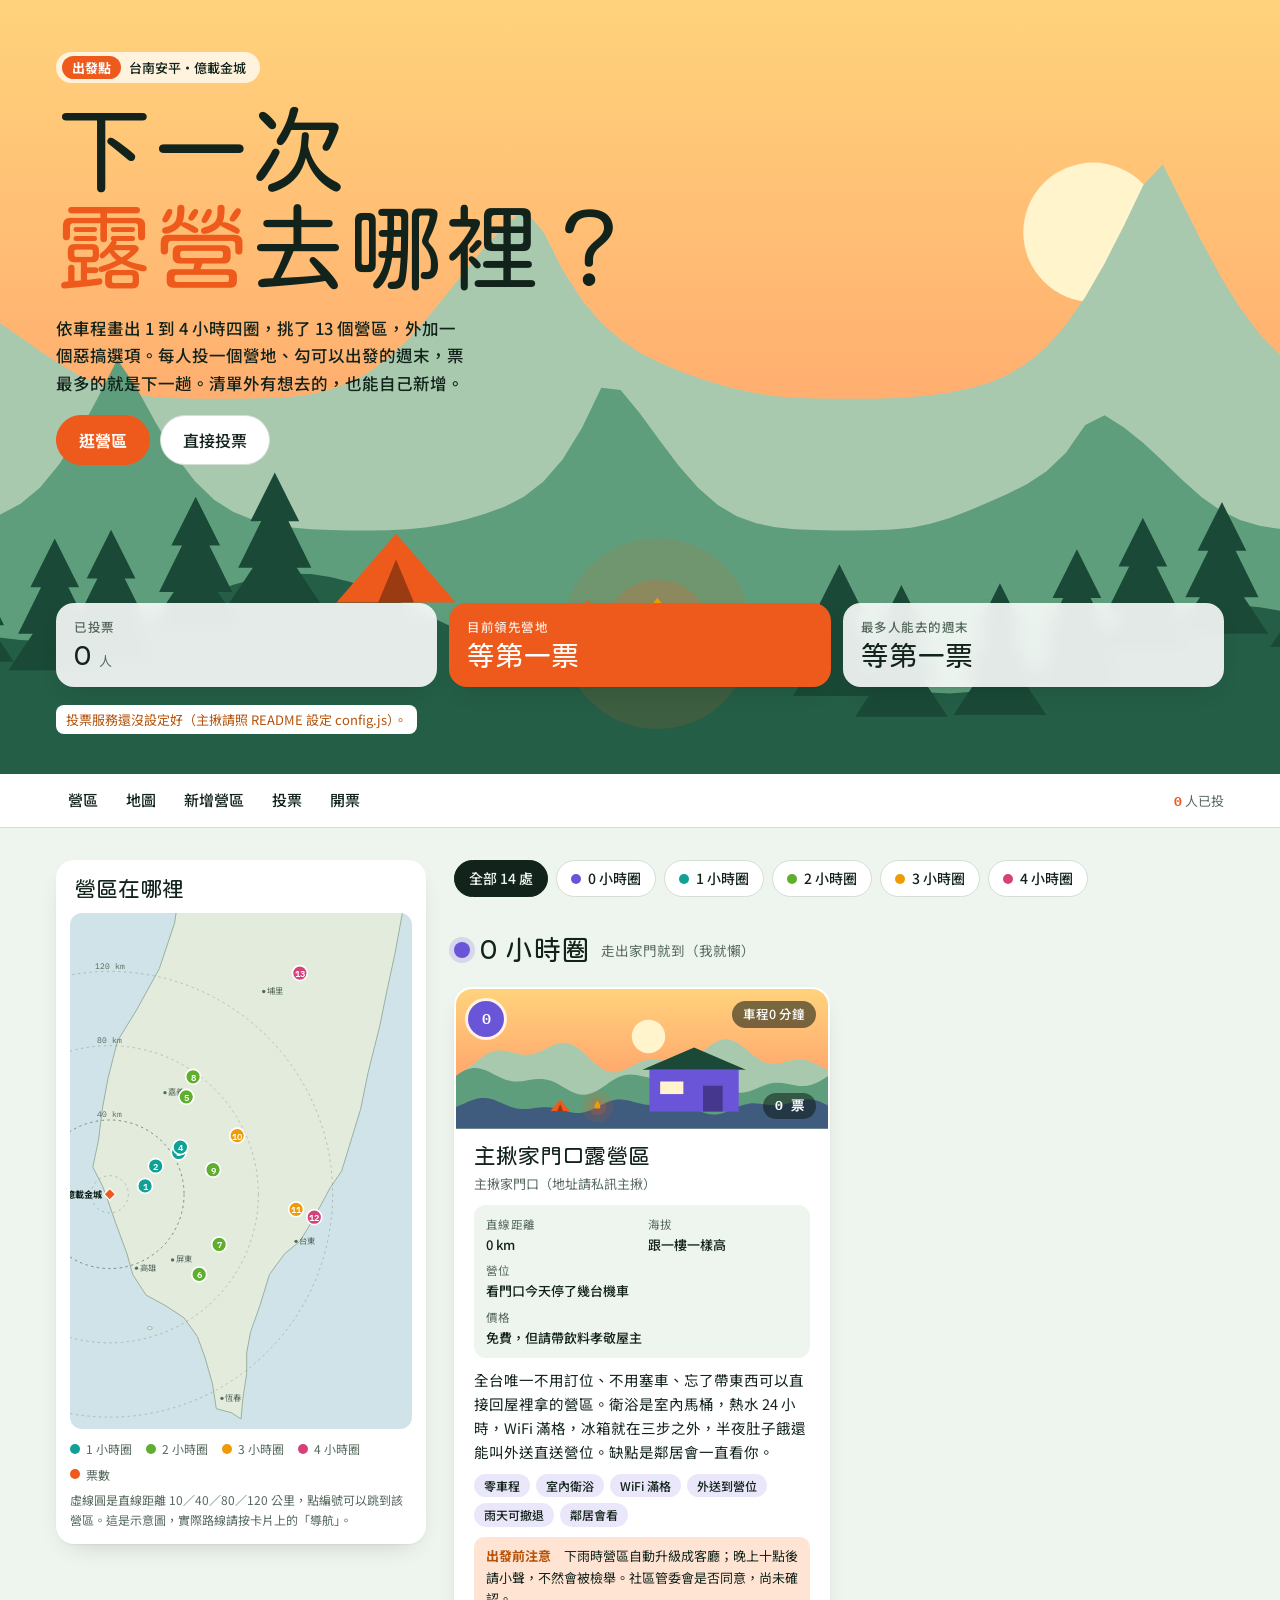
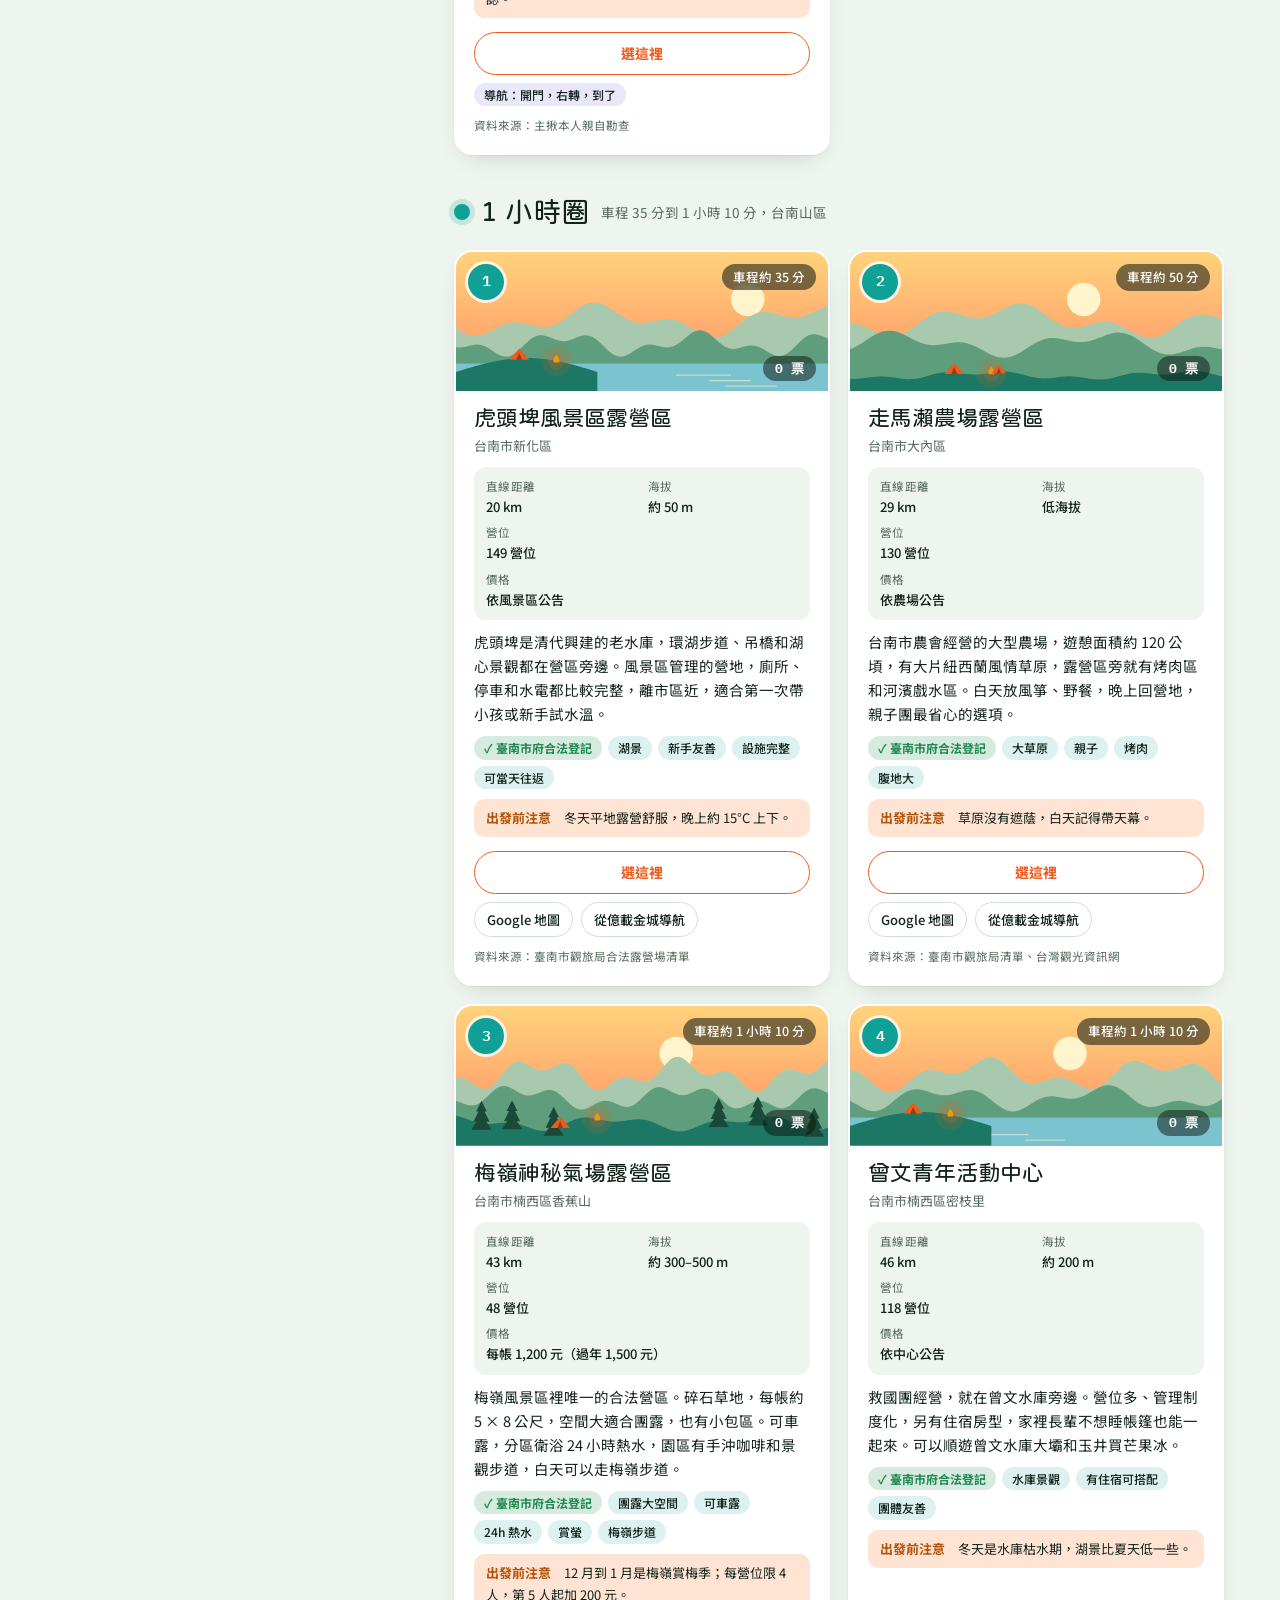
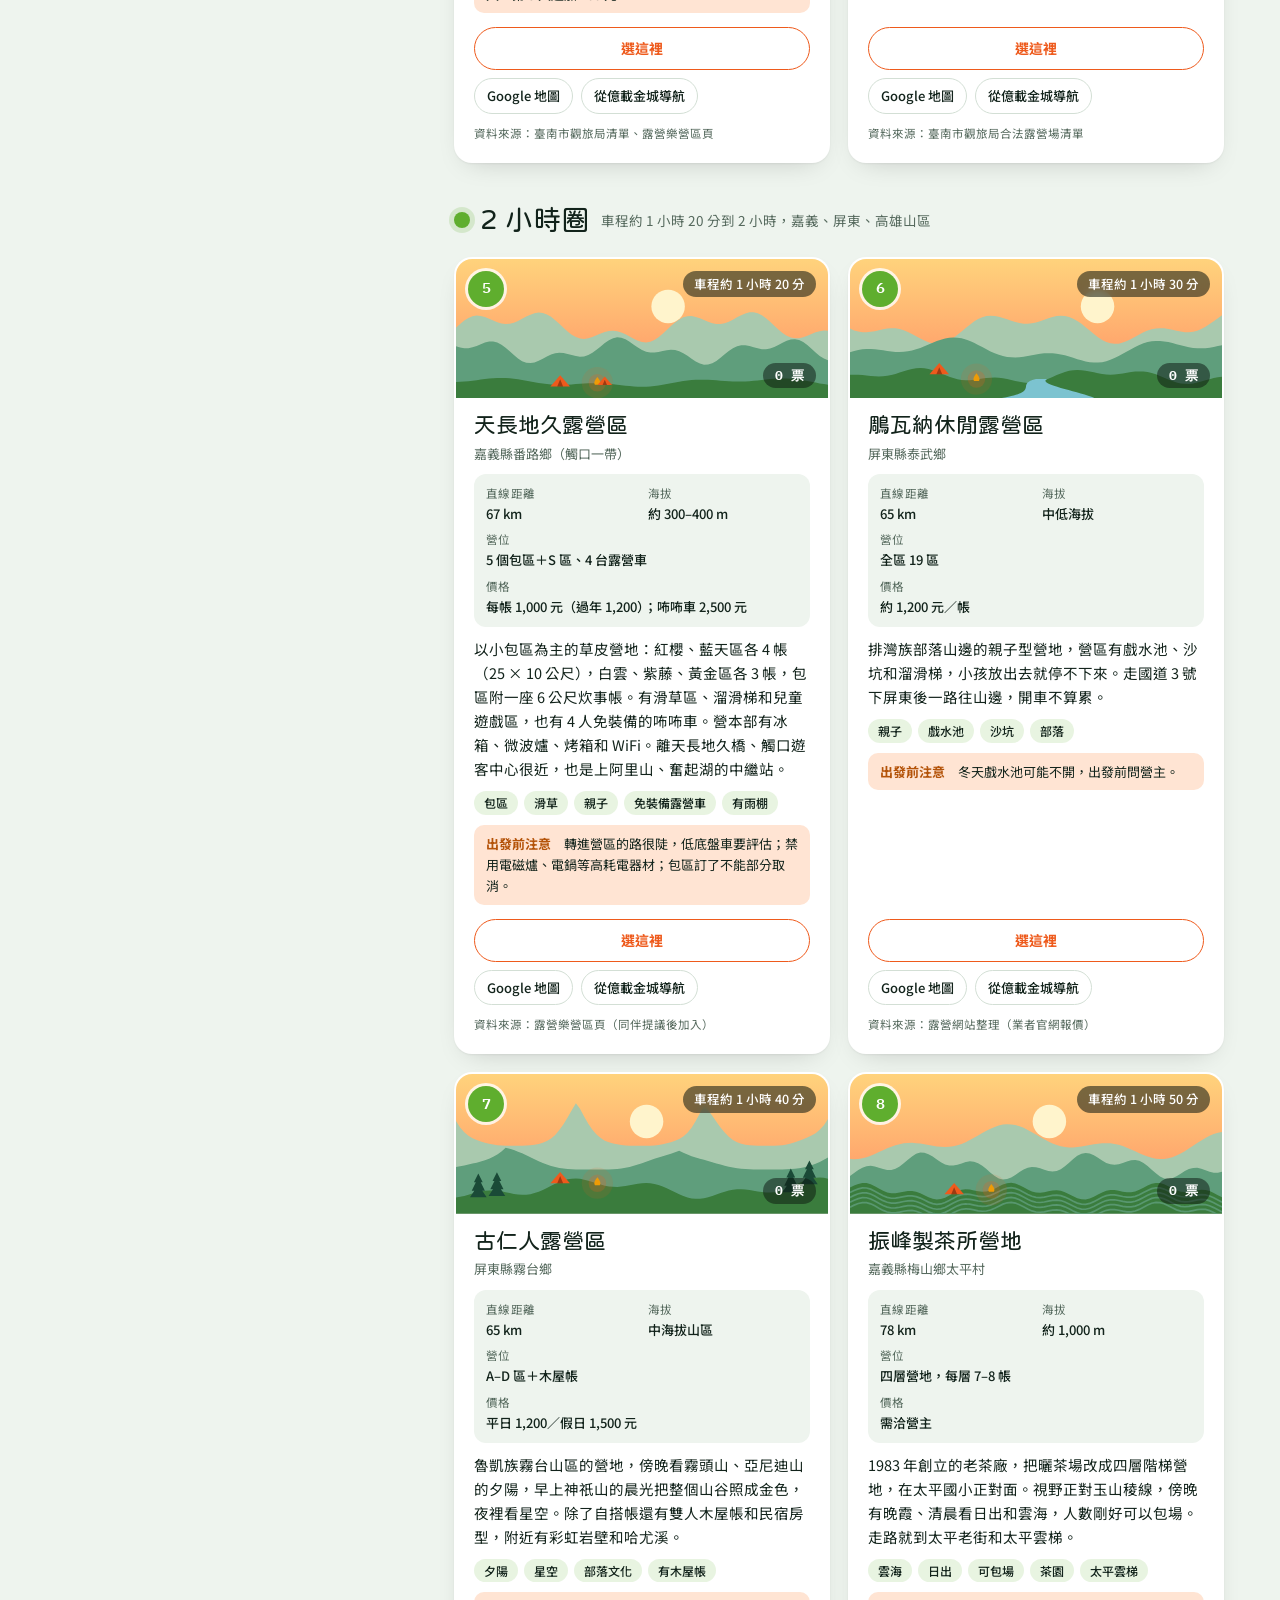
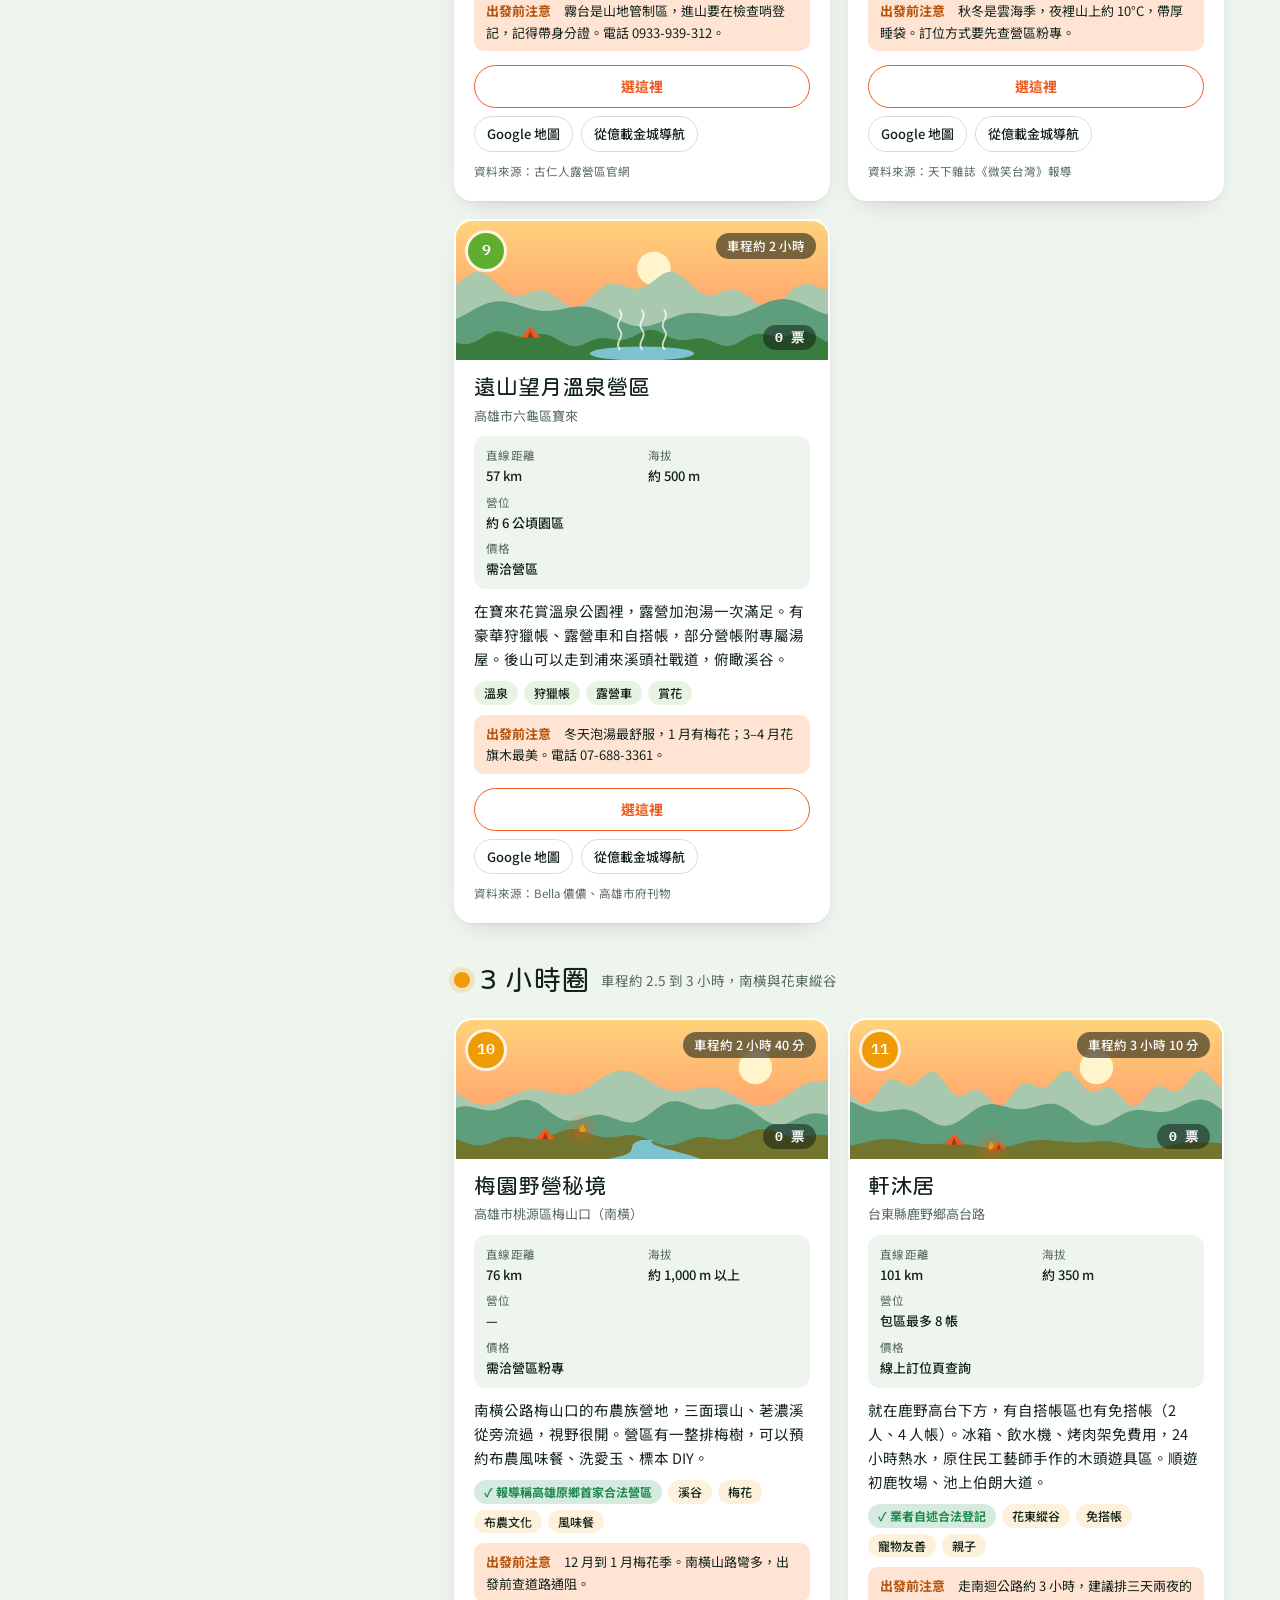
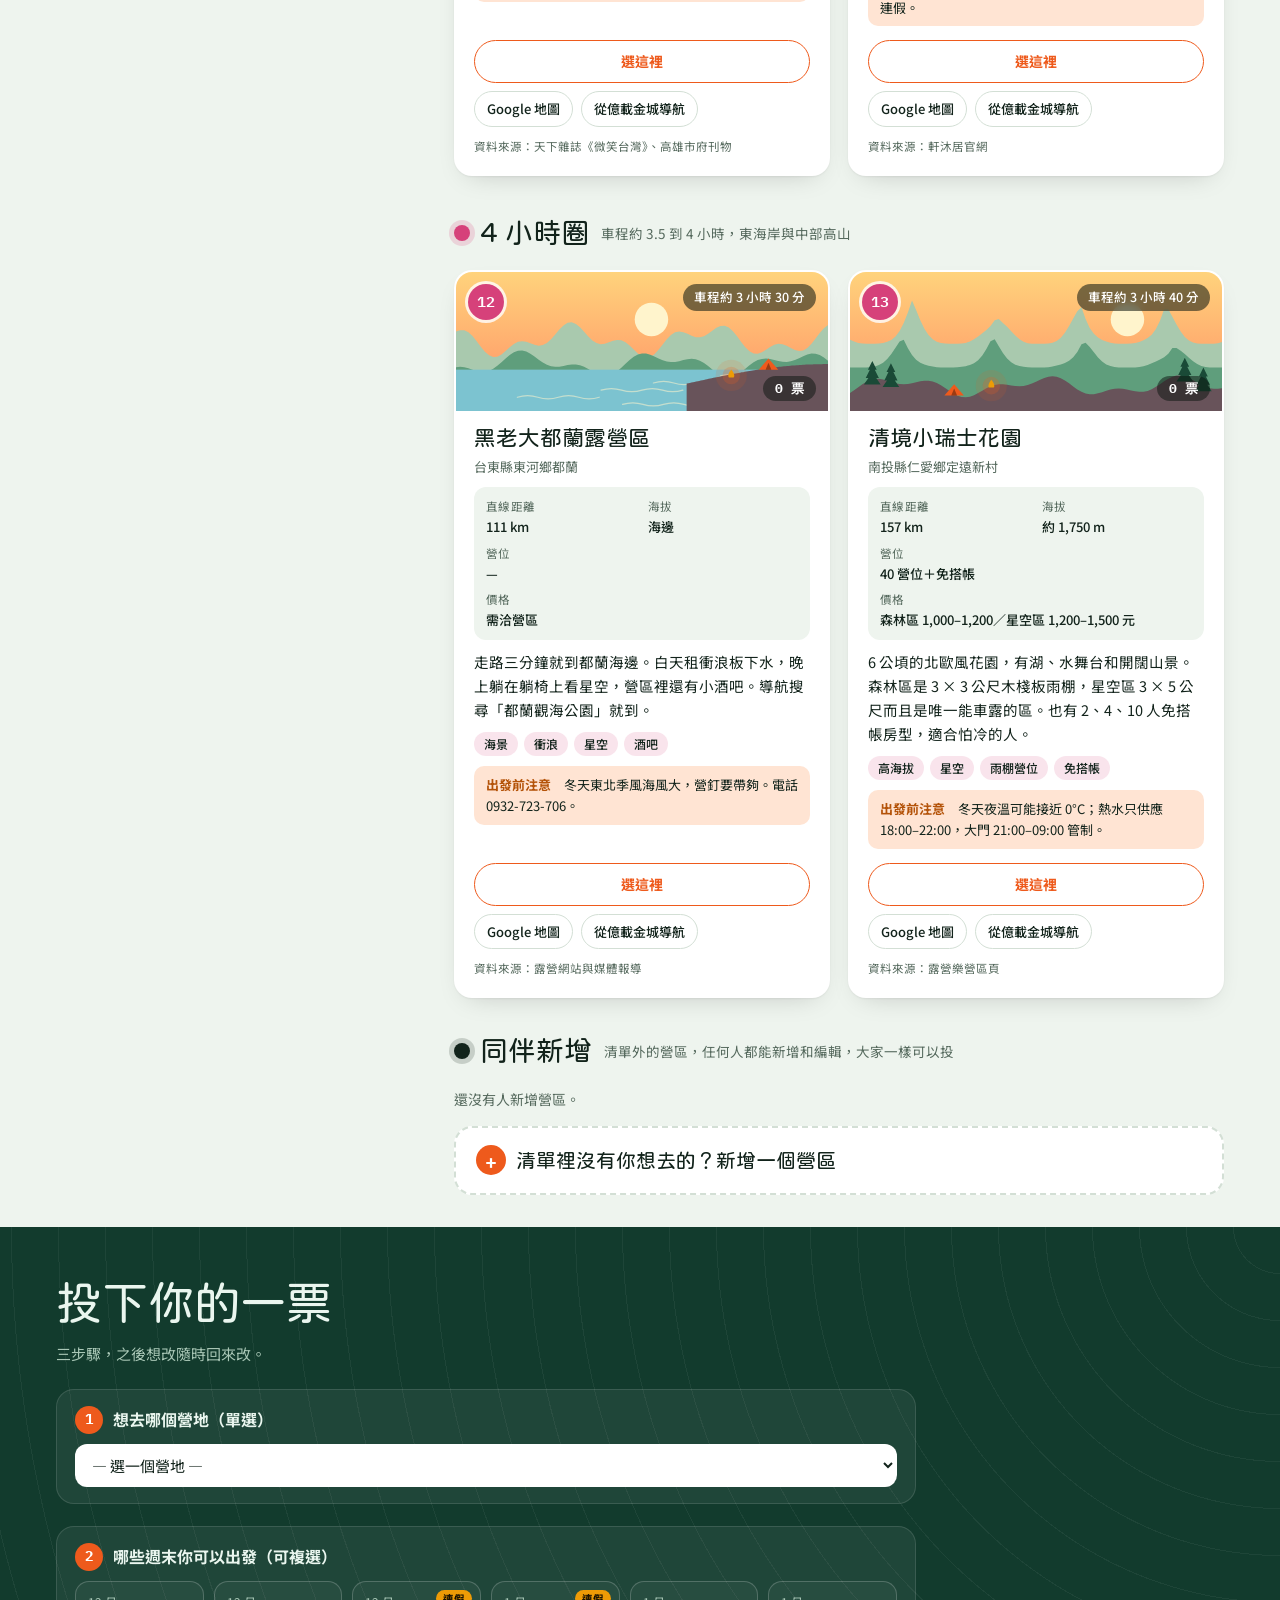
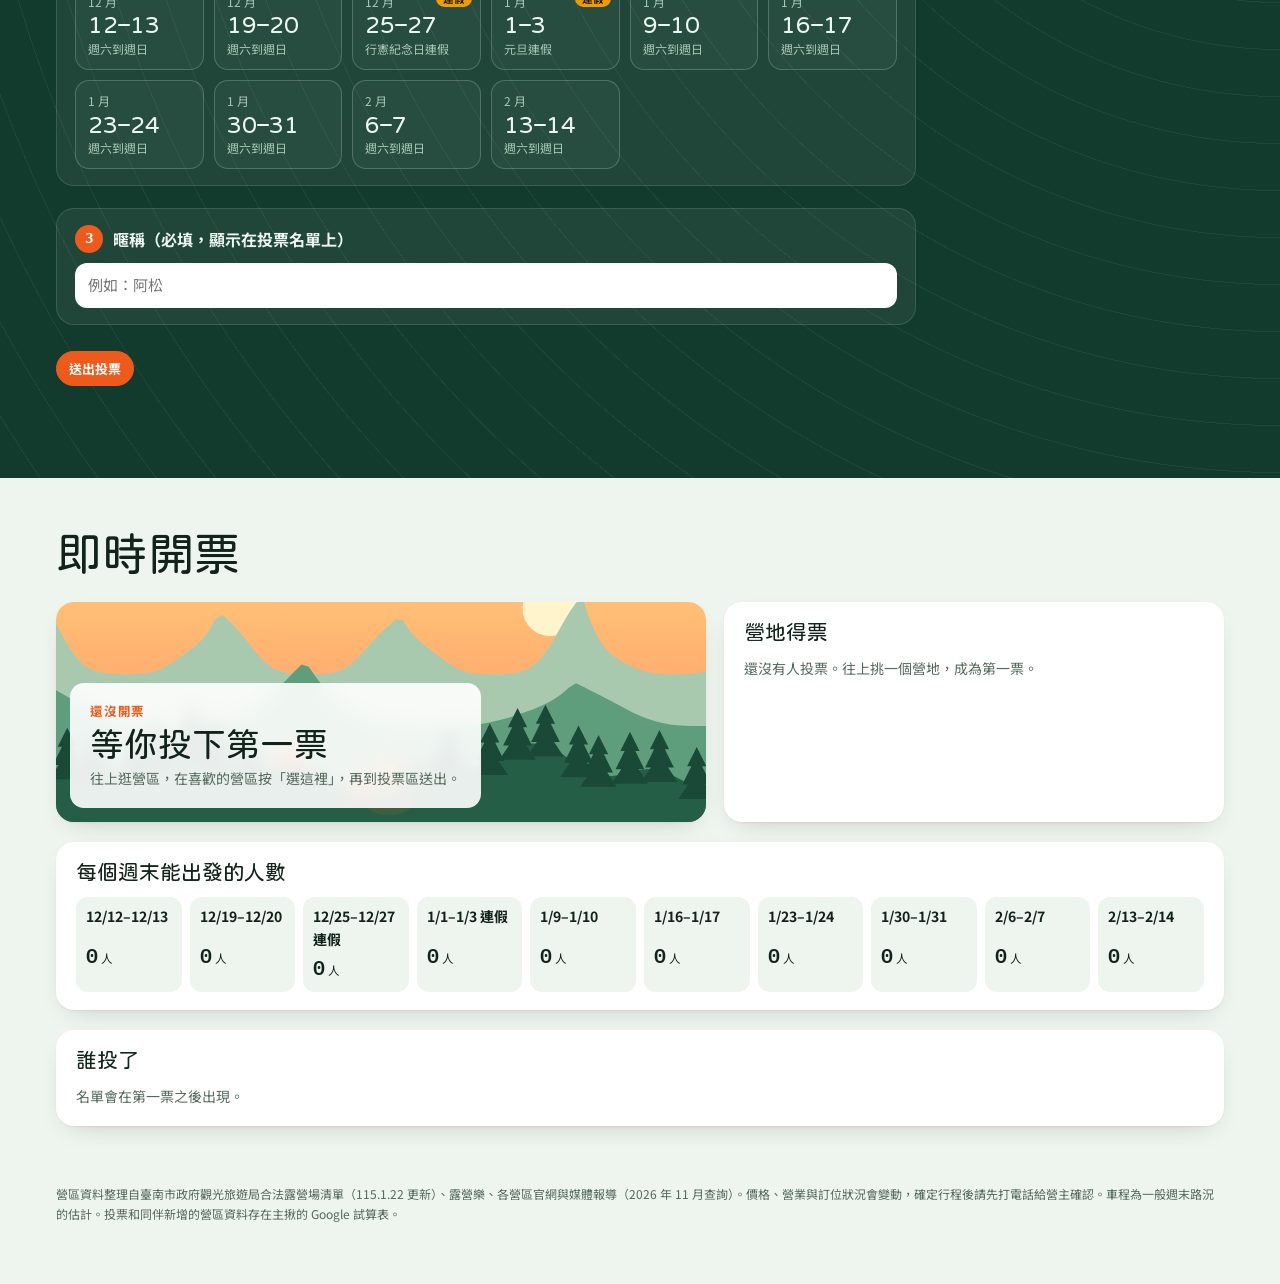
==== index.html @ cc1b91ba "Add camp vote site: GitHub Pages front end + Apps Script backend Static page (index.html) with 14 ca" ====
<!doctype html>
<html lang="zh-Hant">
<head>
<meta charset="utf-8">
<meta name="viewport" content="width=device-width, initial-scale=1, viewport-fit=cover">
<title>億載金城露營投票</title>
<meta name="description" content="以億載金城為中心、車程 1 到 4 小時的露營區介紹與投票，票最多的就是下一次露營的地點和週末。">
<meta property="og:title" content="億載金城露營投票：下一次露營去哪裡？">
<meta property="og:description" content="13 個營區介紹、地圖和即時開票，打開就能投票，不用註冊。">
<meta property="og:type" content="website">
<link rel="preconnect" href="https://fonts.googleapis.com">
<link rel="preconnect" href="https://fonts.gstatic.com" crossorigin>
<link rel="stylesheet" href="https://fonts.googleapis.com/css2?family=Huninn&display=swap">
<link rel="stylesheet" href="https://fonts.googleapis.com/css2?family=Noto+Sans+TC:wght@400;500;700;900&family=IBM+Plex+Mono:wght@500;600&display=swap">
<style>
/* Layout: sunset-ridge hero with live scoreboard → sticky tab nav → sticky map + illustrated campsite cards → forest-green vote band → podium results.
   Every campsite card carries a generated landscape banner (lake / meadow / tea terraces / sea …) tinted by its drive-time ring. */
:root{
  --bg:#EEF4EE; --surface:#FFFFFF; --ink:#12231B; --muted:#55695D; --line:#D3DFD5;
  --accent:#0E7A6B; --accent-ink:#FFFFFF; --flame:#EE5A1C; --flame-ink:#FFFFFF; --flame-soft:#FFE4D3;
  --sky1:#FFD37C; --sky2:#FF8C64; --sun:#FFF4CC; --star-op:0;
  --ridge3:#A9C9AE; --ridge2:#5F9E7C; --ridge1:#245E46; --pine:#1A4A37; --water:#7CC3D0; --steam:#FFFFFF;
  --forest:#123B2D; --forest-ink:#EAF6EF; --forest-muted:#A9C7B6;
  --sea:#CFE3E8; --land:#E3EBDD; --coast:#98B0A0; --ring:#6F8578;
  --t0:#6A55D8; --t1:#0FA196; --t2:#5FAE2E; --t3:#EE9B06; --t4:#D6417A;
  --ok:#1F8A50; --warn:#B45309;
  --f-display:"Huninn","Noto Sans TC","PingFang TC","Microsoft JhengHei",sans-serif;
  --f-body:"Noto Sans TC","PingFang TC","Microsoft JhengHei",system-ui,sans-serif;
  --f-mono:"IBM Plex Mono",ui-monospace,Consolas,monospace;
  --r:18px; --shadow:0 1px 2px rgb(0 0 0 / .05),0 10px 28px -14px rgb(0 0 0 / .22);
}
@media (prefers-color-scheme: dark){:root:not([data-theme="light"]){
  --bg:#0B1310; --surface:#14201A; --ink:#E5F0E8; --muted:#95AA9C; --line:#24352C;
  --accent:#3CC6AA; --accent-ink:#04120C; --flame:#FF7637; --flame-ink:#1A0A02; --flame-soft:#3A1E10;
  --sky1:#141B42; --sky2:#3B2D5E; --sun:#F3EFCF; --star-op:1;
  --ridge3:#2C3A55; --ridge2:#1C2C34; --ridge1:#12221B; --pine:#0B1913; --water:#244B60; --steam:#C8D6E2;
  --forest:#0A1D15; --forest-ink:#E5F0E8; --forest-muted:#93B1A0;
  --sea:#0D1B20; --land:#1B2620; --coast:#3C5247; --ring:#7F9488;
  --t0:#A898FF; --t1:#3FD0C2; --t2:#94D35A; --t3:#FFBE3D; --t4:#F27BA9;
  --ok:#62D195; --warn:#F5B65A; color-scheme:dark }}
:root[data-theme="dark"]{
  --bg:#0B1310; --surface:#14201A; --ink:#E5F0E8; --muted:#95AA9C; --line:#24352C;
  --accent:#3CC6AA; --accent-ink:#04120C; --flame:#FF7637; --flame-ink:#1A0A02; --flame-soft:#3A1E10;
  --sky1:#141B42; --sky2:#3B2D5E; --sun:#F3EFCF; --star-op:1;
  --ridge3:#2C3A55; --ridge2:#1C2C34; --ridge1:#12221B; --pine:#0B1913; --water:#244B60; --steam:#C8D6E2;
  --forest:#0A1D15; --forest-ink:#E5F0E8; --forest-muted:#93B1A0;
  --sea:#0D1B20; --land:#1B2620; --coast:#3C5247; --ring:#7F9488;
  --t0:#A898FF; --t1:#3FD0C2; --t2:#94D35A; --t3:#FFBE3D; --t4:#F27BA9;
  --ok:#62D195; --warn:#F5B65A; color-scheme:dark }

*{box-sizing:border-box}
body{margin:0}
[hidden]{display:none!important}
img{max-width:100%}
.card.editing{border-color:var(--accent)}
.ptitle{font-size:19px;margin:0}
html{scroll-behavior:smooth}
body{background:var(--bg);color:var(--ink);font-family:var(--f-body);font-size:15px;line-height:1.65}
body::before{content:"";position:fixed;inset:0 0 auto;height:env(safe-area-inset-top,0px);z-index:40;background:var(--surface)}
.wrap{max-width:1200px;margin:0 auto;padding-left:max(16px,env(safe-area-inset-left,0px));padding-right:max(16px,env(safe-area-inset-right,0px))}
h1,h2,h3{font-family:var(--f-display);text-wrap:balance;margin:0;line-height:1.2;font-weight:400}
a{color:var(--accent)}
button,input,select,textarea{font:inherit;color:inherit}
:focus-visible{outline:3px solid var(--flame);outline-offset:2px}
.mono{font-family:var(--f-mono);font-variant-numeric:tabular-nums}
section[id],article[id]{scroll-margin-top:70px}

/* ---------- hero ---------- */
.hero{position:relative;overflow:hidden;isolation:isolate}
.hero .scene{position:absolute;inset:0;width:100%;height:100%;z-index:-1}
.hero .wrap{padding-block:52px 40px;display:grid;gap:18px}
.kicker{display:inline-flex;align-self:start;justify-self:start;gap:8px;align-items:center;background:color-mix(in srgb,var(--surface) 75%,transparent);backdrop-filter:blur(6px);border-radius:999px;padding:4px 14px 4px 6px;font-size:13px;font-weight:500}
.kicker b{background:var(--flame);color:var(--flame-ink);border-radius:999px;padding:1px 10px;font-weight:700}
.hero h1{font-size:clamp(44px,9vw,96px);line-height:1.02;letter-spacing:.01em}
.hero h1 em{font-style:normal;color:var(--flame)}
.hero .lede{max-width:46ch;margin:0;font-size:16.5px;font-weight:500}
.cta{display:flex;flex-wrap:wrap;gap:10px}
.board{display:grid;grid-template-columns:repeat(3,minmax(0,1fr));gap:12px;margin-top:clamp(40px,10vw,120px)}
.stat{background:color-mix(in srgb,var(--surface) 88%,transparent);backdrop-filter:blur(8px);border-radius:var(--r);padding:14px 18px;box-shadow:var(--shadow);min-width:0}
.stat .k{font-size:12.5px;color:var(--muted);font-weight:500;letter-spacing:.04em}
.stat .v{font-family:var(--f-display);font-size:clamp(20px,2.6vw,28px);line-height:1.25;overflow-wrap:anywhere}
.stat .v small{font-family:var(--f-body);font-size:13px;color:var(--muted)}
.stat.lead{background:var(--flame);color:var(--flame-ink)}
.stat.lead .k,.stat.lead .v small{color:inherit;opacity:.85}
.loadnote{font-size:13px;color:var(--warn);background:var(--surface);border-radius:8px;padding:4px 10px;justify-self:start}

/* ---------- nav ---------- */
.nav{position:sticky;top:env(safe-area-inset-top,0px);z-index:30;background:color-mix(in srgb,var(--surface) 92%,transparent);backdrop-filter:blur(10px);border-bottom:1px solid var(--line)}
.nav .wrap{display:flex;align-items:center;gap:4px;padding-block:8px;overflow-x:auto;scrollbar-width:none}
.nav a{text-decoration:none;color:var(--ink);font-weight:500;padding:6px 12px;border-radius:999px;white-space:nowrap}
.nav a:hover{background:var(--bg)}
.nav .navcount{margin-left:auto;white-space:nowrap;font-size:13px;color:var(--muted)}
.nav .navcount b{color:var(--flame);font-family:var(--f-mono)}

/* ---------- buttons ---------- */
.btn{border:1.5px solid var(--line);background:var(--surface);border-radius:999px;padding:7px 15px;cursor:pointer;text-decoration:none;color:var(--ink);font-size:14px;font-weight:500;display:inline-flex;align-items:center;gap:6px;transition:transform .15s,border-color .15s}
.btn:hover{border-color:var(--ink);transform:translateY(-1px)}
.btn.primary{background:var(--accent);color:var(--accent-ink);border-color:var(--accent);font-weight:700}
.btn.hot{background:var(--flame);color:var(--flame-ink);border-color:var(--flame);font-weight:700}
.btn.big{padding:11px 22px;font-size:16px}
.btn:disabled{opacity:.5;cursor:not-allowed;transform:none}
.btn.pick{flex:1 1 100%;justify-content:center;padding:9px 15px;font-weight:700;border-color:var(--flame);color:var(--flame)}
.btn.pick[aria-pressed="true"]{background:var(--flame);color:var(--flame-ink)}

/* ---------- explore ---------- */
.explore{display:grid;grid-template-columns:minmax(0,370px) minmax(0,1fr);gap:28px;padding-block:32px}
.mapcol{position:sticky;top:64px;align-self:start}
.mapcard{background:var(--surface);border-radius:var(--r);padding:14px;box-shadow:var(--shadow)}
.mapcard h2{font-size:22px;margin:2px 4px 10px}
.mapcard svg{display:block;width:100%;height:auto;max-height:72vh;border-radius:12px}
.maplegend{display:flex;flex-wrap:wrap;gap:6px 14px;font-size:12px;color:var(--muted);margin-top:10px}
.maplegend span{display:inline-flex;align-items:center;gap:6px}
.dot{width:10px;height:10px;border-radius:50%;display:inline-block;flex:none}
.mapnote{font-size:12px;color:var(--muted);margin:6px 0 0}
.pin-g{cursor:pointer}
.pin-g circle.p{stroke:var(--surface);stroke-width:2;transition:r .15s}
.pin-g text{font-family:var(--f-mono);font-size:11px;font-weight:600;fill:#fff;text-anchor:middle;dominant-baseline:central;pointer-events:none}
.pin-g.dim{opacity:.2}
.pin-g.hot circle.p{stroke:var(--ink);stroke-width:3}
.pin-g .badge{fill:var(--flame)}
.pin-g .badge-t{fill:#fff;font-size:10px}

.listcol{min-width:0;display:grid;gap:30px;align-content:start}
.filters{display:flex;flex-wrap:wrap;gap:8px}
.chip{border:1.5px solid var(--line);background:var(--surface);border-radius:999px;padding:6px 14px;cursor:pointer;font-size:14px;font-weight:500;display:inline-flex;gap:7px;align-items:center}
.chip[aria-pressed="true"]{background:var(--ink);color:var(--bg);border-color:var(--ink)}
.tier{display:grid;gap:14px}
.tier-h{display:flex;align-items:center;gap:12px;flex-wrap:wrap}
.tier-h .ring{font-family:var(--f-display);font-size:28px;display:flex;align-items:center;gap:10px}
.tier-h .ring i{width:16px;height:16px;border-radius:50%;box-shadow:0 0 0 5px color-mix(in srgb,currentColor 18%,transparent)}
.tier-h .sub{font-size:13.5px;color:var(--muted)}
.cards{display:grid;grid-template-columns:repeat(auto-fill,minmax(min(100%,300px),1fr));gap:18px}

.card{background:var(--surface);border-radius:var(--r);overflow:hidden;box-shadow:var(--shadow);display:flex;flex-direction:column;border:2px solid transparent;transition:border-color .2s,transform .2s}
.card.hot{border-color:var(--ink);transform:translateY(-2px)}
.card.picked{border-color:var(--flame)}
.banner{position:relative;aspect-ratio:16/6;max-width:100%;overflow:hidden}
.banner svg{display:block;width:100%;height:100%}
.num{position:absolute;left:12px;top:12px;width:36px;height:36px;border-radius:50%;color:#fff;display:grid;place-items:center;font-family:var(--f-mono);font-weight:600;font-size:15px;box-shadow:0 0 0 3px rgb(255 255 255 / .8)}
.num.p{background:#1D2A24;font-family:var(--f-display);font-size:16px}
.drive{position:absolute;right:12px;top:12px;background:rgb(10 20 15 / .55);color:#fff;border-radius:999px;padding:3px 11px;font-size:12.5px;font-weight:500;backdrop-filter:blur(4px)}
.vc{position:absolute;right:12px;bottom:10px;background:var(--flame);color:#fff;border-radius:999px;padding:2px 12px;font-weight:700;font-size:13px;font-family:var(--f-mono)}
.vc[data-zero="1"]{background:rgb(10 20 15 / .5)}
.card .body{padding:14px 18px 18px;display:flex;flex-direction:column;gap:10px;flex:1;min-width:0}
.card h3{font-size:22px}
.place{font-size:13px;color:var(--muted);margin-top:-6px}
.facts{display:grid;grid-template-columns:repeat(2,minmax(0,1fr));gap:6px 12px;font-size:13px;margin:0;padding:10px 12px;background:var(--bg);border-radius:12px}
.facts div{min-width:0}
.facts dt{color:var(--muted);font-size:11.5px;letter-spacing:.04em}
.facts dd{margin:0;font-weight:500;overflow-wrap:anywhere;font-variant-numeric:tabular-nums}
.facts .wide{grid-column:1 / -1}
.intro{margin:0;font-size:14.5px}
.tags{display:flex;flex-wrap:wrap;gap:6px}
.tag{font-size:12px;border-radius:999px;padding:2px 10px;background:color-mix(in srgb,var(--tc,var(--accent)) 14%,transparent);color:var(--ink);font-weight:500}
.tag.legal{background:color-mix(in srgb,var(--ok) 18%,transparent);color:var(--ok);font-weight:700}
.season{font-size:13px;margin:0;padding:8px 12px;border-radius:10px;background:var(--flame-soft);color:var(--ink)}
.season::before{content:"出發前注意　";font-weight:700;color:var(--warn)}
.actions{display:flex;flex-wrap:wrap;gap:8px;align-items:center;margin-top:auto;padding-top:4px}
.actions .btn:not(.pick){font-size:13px;padding:6px 12px}
.src{font-size:11.5px;color:var(--muted);margin:0}
.by{font-size:13px;color:var(--muted);margin-top:-6px}

/* proposals */
.propose{background:var(--surface);border:2px dashed var(--line);border-radius:var(--r);padding:16px 20px}
.propose summary{cursor:pointer;font-family:var(--f-display);font-size:20px;list-style:none;display:flex;align-items:center;gap:10px}
.propose summary::-webkit-details-marker{display:none}
.propose summary::before{content:"+";display:grid;place-items:center;width:30px;height:30px;border-radius:50%;background:var(--flame);color:var(--flame-ink);font-family:var(--f-mono);font-weight:600;flex:none}
.propose[open] summary::before{content:"−"}
.propose form{display:grid;gap:12px;margin-top:14px}
.propose .row{display:grid;gap:4px}
.propose label{font-size:14px;font-weight:500}
.hint{font-size:12.5px;color:var(--muted);margin:0}
input[type=text],input[type=url],textarea,select{background:var(--surface);border:1.5px solid var(--line);border-radius:12px;padding:9px 12px;max-width:100%;color:var(--ink)}
.propose input,.propose textarea{width:100%;background:var(--bg)}
.status{min-height:1.6em;font-size:14px;color:var(--muted)}
.status.ok{color:var(--ok)} .status.err{color:var(--warn)}
.empty{color:var(--muted);font-size:14px;margin:0}

/* ---------- vote band ---------- */
.band{background:var(--forest);color:var(--forest-ink);position:relative;overflow:hidden}
.band::before{content:"";position:absolute;inset:0;background:repeating-radial-gradient(circle at 100% 0%,transparent 0 46px,rgb(255 255 255 / .05) 46px 47px);pointer-events:none}
.band .wrap{position:relative;padding-block:48px}
.vote{display:grid;gap:22px;max-width:860px}
.vote h2{font-size:clamp(32px,5vw,46px)}
.vote .sub{color:var(--forest-muted);margin:-10px 0 0}
.step{display:grid;gap:10px;background:rgb(255 255 255 / .06);border:1px solid rgb(255 255 255 / .12);border-radius:var(--r);padding:16px 18px}
.step .h{font-weight:700;font-size:16px;display:flex;align-items:center;gap:10px}
.step .h .n{display:grid;place-items:center;width:28px;height:28px;border-radius:50%;background:var(--flame);color:var(--flame-ink);font-family:var(--f-mono);font-size:14px;flex:none}
.step select,.step input[type=text]{width:100%;background:var(--surface);color:var(--ink);border-color:transparent}
.dates{display:grid;grid-template-columns:repeat(auto-fill,minmax(118px,1fr));gap:10px}
.dateopt{position:relative;display:grid;gap:0;justify-items:start;border:1.5px solid rgb(255 255 255 / .2);border-radius:14px;padding:10px 12px;cursor:pointer;background:rgb(255 255 255 / .04);transition:background .15s,border-color .15s}
.dateopt input{position:absolute;opacity:0;pointer-events:none}
.dateopt .m{font-size:12px;color:var(--forest-muted)}
.dateopt .d{font-family:var(--f-display);font-size:24px;line-height:1.15;font-variant-numeric:tabular-nums}
.dateopt .w{font-size:12px;color:var(--forest-muted)}
.dateopt .hn{position:absolute;right:8px;top:8px;font-size:10.5px;background:var(--t3);color:#1A1200;border-radius:999px;padding:0 7px;font-weight:700}
.dateopt.on{background:var(--flame);border-color:var(--flame);color:#fff}
.dateopt.on .m,.dateopt.on .w{color:rgb(255 255 255 / .85)}
.dateopt:has(input:focus-visible){outline:3px solid var(--t3);outline-offset:2px}
.notice{border:1.5px dashed var(--t3);border-radius:14px;padding:12px 14px;font-size:14px}
.notice b{color:var(--t3)}
.band .status{color:var(--forest-muted)}
.band .status.ok{color:#7FE0A8} .band .status.err{color:#FFC27A}
.band .btn:not(.primary):not(.hot){background:transparent;color:var(--forest-ink);border-color:rgb(255 255 255 / .3)}

/* ---------- results ---------- */
.results{display:grid;gap:20px;padding-block:48px}
.results > h2{font-size:clamp(32px,5vw,46px)}
.podium{display:grid;grid-template-columns:minmax(0,1.3fr) minmax(0,1fr);gap:18px}
.leadcard{border-radius:var(--r);overflow:hidden;position:relative;min-height:220px;display:flex;align-items:flex-end;box-shadow:var(--shadow);isolation:isolate;background:var(--surface)}
.leadcard svg{position:absolute;inset:0;width:100%;height:100%;z-index:-1}
.leadcard .in{padding:18px 20px;margin:14px;background:color-mix(in srgb,var(--surface) 90%,transparent);backdrop-filter:blur(8px);border-radius:14px;display:grid;gap:2px;max-width:calc(100% - 28px)}
.leadcard .k{font-size:12.5px;color:var(--flame);font-weight:700;letter-spacing:.06em}
.leadcard .name{font-family:var(--f-display);font-size:clamp(24px,3.4vw,34px);line-height:1.2;overflow-wrap:anywhere}
.leadcard .meta{font-size:14px;color:var(--muted)}
.panel{background:var(--surface);border-radius:var(--r);padding:18px 20px;min-width:0;box-shadow:var(--shadow)}
.panel h3{font-size:21px;margin-bottom:12px}
.bars{display:grid;gap:11px}
.bar{display:grid;grid-template-columns:minmax(0,1fr) auto;gap:3px 10px;font-size:14px}
.bar .lab{overflow-wrap:anywhere}
.bar .cnt{font-family:var(--f-mono);font-weight:600}
.bar .track{grid-column:1 / -1;height:10px;border-radius:5px;background:var(--bg);overflow:hidden}
.bar .fill{height:100%;border-radius:5px;transition:width .4s}
.bar.lead .lab{font-weight:700}
.heat{display:grid;grid-template-columns:repeat(auto-fill,minmax(96px,1fr));gap:8px}
.heat .cell{border-radius:12px;padding:8px 10px;background:color-mix(in srgb,var(--flame) var(--h,0%),var(--bg));display:grid;gap:0}
.heat .cell .d{font-weight:700;font-variant-numeric:tabular-nums;font-size:14px}
.heat .cell .c{font-family:var(--f-mono);font-size:20px;font-weight:600}
.heat .cell .c small{font-family:var(--f-body);font-size:11.5px;font-weight:400}
.heat .cell.lead{outline:2.5px solid var(--flame);outline-offset:1px}
.voters{display:flex;flex-wrap:wrap;gap:8px;margin:0;padding:0;list-style:none}
.voter{display:flex;align-items:center;gap:8px;border-radius:999px;padding:3px 14px 3px 3px;font-size:13.5px;background:var(--bg);max-width:100%}
.voter img,.voter .av{width:28px;height:28px;border-radius:50%;flex:none}
.voter .vs{color:var(--muted)}
.foot{font-size:12px;color:var(--muted);padding-block:10px 60px}

/* floating go-to-vote bar */
.gobar{position:fixed;left:50%;transform:translateX(-50%);bottom:calc(14px + env(safe-area-inset-bottom,0px));z-index:35;background:var(--ink);color:var(--bg);
  border-radius:999px;padding:10px 12px 10px 18px;display:flex;gap:12px;align-items:center;font-size:14px;box-shadow:0 10px 30px -8px rgb(0 0 0 / .45);max-width:calc(100% - 32px)}
.gobar span{overflow:hidden;text-overflow:ellipsis;white-space:nowrap;min-width:0}
.gobar a{background:var(--flame);color:var(--flame-ink);font-weight:700;text-decoration:none;border-radius:999px;padding:6px 14px;white-space:nowrap}

@media (max-width:900px){
  .explore{grid-template-columns:minmax(0,1fr)}
  .mapcol{position:static}
  .mapcard svg{max-height:62vh;margin:0 auto}
  .podium{grid-template-columns:minmax(0,1fr)}
}
@media (max-width:620px){
  .board{grid-template-columns:minmax(0,1fr)}
  .stat{padding:10px 14px}
}
/* ---------- older mobile browsers without color-mix ---------- */
@supports not (color: color-mix(in srgb, red 50%, blue)) {
  .kicker,.stat,.leadcard .in,.nav{background:var(--surface)}
  .stat.lead{background:var(--flame)}
  .tag,.tag.legal,.heat .cell{background:var(--bg)}
  .heat .cell.lead{background:var(--flame-soft)}
  .tier-h .ring i{box-shadow:none}
}

/* ---------- phone mode (set by script: html[data-device="mobile"]) ---------- */
.tabbar,.maptoggle,.more{display:none}
.inapp{background:var(--t3);color:#1A1200;border-radius:12px;padding:10px 14px;font-size:13.5px;font-weight:500}
.errbar{position:fixed;left:12px;right:12px;top:calc(12px + env(safe-area-inset-top,0px));z-index:60;background:#B42318;color:#fff;border-radius:12px;padding:10px 14px;font-size:13px}
[data-device="mobile"] body{padding-bottom:calc(66px + env(safe-area-inset-bottom,0px))}
[data-device="mobile"] .nav{display:none}
[data-device="mobile"] .tabbar{display:grid;grid-template-columns:repeat(4,minmax(0,1fr));position:fixed;left:0;right:0;bottom:0;z-index:36;background:var(--surface);border-top:1px solid var(--line);
  padding:6px max(8px,env(safe-area-inset-right,0px)) calc(6px + env(safe-area-inset-bottom,0px)) max(8px,env(safe-area-inset-left,0px))}
.tabbar a{display:grid;justify-items:center;align-content:center;gap:2px;font-size:11.5px;font-weight:500;color:var(--muted);text-decoration:none;min-height:50px;position:relative}
.tabbar a svg{width:23px;height:23px;fill:none;stroke:currentColor;stroke-width:1.8;stroke-linecap:round;stroke-linejoin:round}
.tabbar a.on{color:var(--flame)}
.tabbar .badge{position:absolute;top:2px;left:calc(50% + 7px);background:var(--flame);color:#fff;border-radius:999px;font-size:10px;padding:0 6px;font-family:var(--f-mono);line-height:16px}
[data-device="mobile"] .hero .wrap{padding-block:22px 18px;gap:14px}
[data-device="mobile"] .hero h1{font-size:clamp(40px,12vw,58px)}
[data-device="mobile"] .hero .lede{font-size:14.5px}
[data-device="mobile"] .cta .btn{flex:1 1 0;justify-content:center}
[data-device="mobile"] .board{display:flex;overflow-x:auto;scroll-snap-type:x mandatory;margin-top:84px;gap:10px;scrollbar-width:none;padding-bottom:4px}
[data-device="mobile"] .stat{flex:0 0 74%;scroll-snap-align:start}
[data-device="mobile"] .explore{grid-template-columns:minmax(0,1fr);padding-block:18px;gap:18px}
[data-device="mobile"] .mapcol{position:static}
[data-device="mobile"] .mapcard{padding:12px 14px}
[data-device="mobile"] .maphead{display:flex;align-items:center;justify-content:space-between;gap:10px}
[data-device="mobile"] .mapcard h2{margin:0;font-size:20px}
[data-device="mobile"] .maptoggle{display:inline-flex}
[data-device="mobile"] .mapcard:not(.open) svg,[data-device="mobile"] .mapcard:not(.open) .maplegend,[data-device="mobile"] .mapcard:not(.open) .mapnote{display:none}
[data-device="mobile"] .mapcard.open svg{margin-top:10px;max-height:none}
[data-device="mobile"] .filters{position:sticky;top:env(safe-area-inset-top,0px);z-index:20;flex-wrap:nowrap;overflow-x:auto;scrollbar-width:none;background:var(--bg);padding-block:8px}
[data-device="mobile"] .chip{white-space:nowrap;flex:none}
[data-device="mobile"] .tier-h .ring{font-size:24px}
[data-device="mobile"] .cards{grid-template-columns:minmax(0,1fr);gap:14px}
[data-device="mobile"] .banner{aspect-ratio:16/7}
[data-device="mobile"] .card .body{padding:12px 14px 14px}
[data-device="mobile"] .card:not(.expanded) .intro{display:-webkit-box;-webkit-line-clamp:3;-webkit-box-orient:vertical;overflow:hidden}
[data-device="mobile"] .card:not(.expanded) .src{display:none}
[data-device="mobile"] .more{display:inline-block;align-self:flex-start;background:none;border:0;padding:4px 0;color:var(--accent);font-weight:700;font-size:14px;cursor:pointer;margin-top:-6px}
[data-device="mobile"] .actions .btn:not(.pick){flex:1 1 40%;justify-content:center;min-height:42px}
[data-device="mobile"] .btn.pick{min-height:46px;font-size:15.5px}
[data-device="mobile"] .band .wrap{padding-block:30px}
[data-device="mobile"] .step{padding:14px}
[data-device="mobile"] .dates{grid-template-columns:repeat(3,minmax(0,1fr));gap:8px}
[data-device="mobile"] .dateopt{padding:8px 9px}
[data-device="mobile"] .dateopt .d{font-size:19px}
[data-device="mobile"] .vote .actions .btn{flex:1 1 100%;justify-content:center}
[data-device="mobile"] .results{padding-block:30px}
[data-device="mobile"] .podium{grid-template-columns:minmax(0,1fr)}
[data-device="mobile"] .heat{grid-template-columns:repeat(3,minmax(0,1fr))}
[data-device="mobile"] .gobar{bottom:calc(76px + env(safe-area-inset-bottom,0px))}
[data-device="mobile"] section[id],[data-device="mobile"] article[id]{scroll-margin-top:62px}
[data-device="mobile"] input[type=text],[data-device="mobile"] input[type=url],[data-device="mobile"] textarea,[data-device="mobile"] select{font-size:16px}
[data-device="mobile"] .card.hot{transform:none}

@media (prefers-reduced-motion:reduce){*{transition:none!important;scroll-behavior:auto!important}html{scroll-behavior:auto}}
</style>
</head>
<body>

<header class="hero">
  <svg class="scene" id="heroScene" aria-hidden="true"></svg>
  <div class="wrap">
    <div class="inapp" id="inappTip" hidden></div>
    <div class="kicker"><b>出發點</b>台南安平・億載金城</div>
    <h1>下一次<br><em>露營</em>去哪裡？</h1>
    <p class="lede">依車程畫出 1 到 4 小時四圈，挑了 13 個營區，外加一個惡搞選項。每人投一個營地、勾可以出發的週末，票最多的就是下一趟。清單外有想去的，也能自己新增。</p>
    <div class="cta"><a class="btn hot big" href="#sites">逛營區</a><a class="btn big" href="#vote">直接投票</a></div>
    <div class="board" id="summary">
      <div class="stat"><div class="k">已投票</div><div class="v" id="sumCount">— <small>人</small></div></div>
      <div class="stat lead"><div class="k">目前領先營地</div><div class="v" id="sumSite">等第一票</div></div>
      <div class="stat"><div class="k">最多人能去的週末</div><div class="v" id="sumDate">等第一票</div></div>
    </div>
    <div class="loadnote" id="loadNote" hidden></div>
  </div>
</header>

<nav class="nav" aria-label="頁面導覽">
  <div class="wrap">
    <a href="#sites">營區</a><a href="#mapcard">地圖</a><a href="#propTier">新增營區</a><a href="#vote">投票</a><a href="#results">開票</a>
    <span class="navcount" id="navCount"><b>0</b> 人已投</span>
  </div>
</nav>

<main>
  <div class="wrap explore" id="sites">
    <aside class="mapcol">
      <div class="mapcard" id="mapcard">
        <div class="maphead"><h2>營區在哪裡</h2><button type="button" class="btn maptoggle" id="mapToggle" aria-expanded="false">展開地圖</button></div>
        <svg id="map" role="img" aria-label="南台灣營區位置圖，以億載金城為中心"></svg>
        <div class="maplegend" id="legend"></div>
        <p class="mapnote">虛線圓是直線距離 10／40／80／120 公里，點編號可以跳到該營區。這是示意圖，實際路線請按卡片上的「導航」。</p>
      </div>
    </aside>
    <section class="listcol" aria-label="營區列表">
      <div class="filters" id="filters" role="group" aria-label="依車程篩選"></div>
      <div id="tiers" style="display:grid;gap:34px"></div>
      <section class="tier" id="propTier">
        <div class="tier-h"><span class="ring" style="color:var(--ink)"><i style="background:var(--ink)"></i>同伴新增</span><span class="sub">清單外的營區，任何人都能新增和編輯，大家一樣可以投</span></div>
        <div class="cards" id="propCards"><p class="empty">還沒有人新增營區。</p></div>
        <details class="propose" id="proposeBox">
          <summary>清單裡沒有你想去的？新增一個營區</summary>
          <form id="propForm" novalidate>
            <h3 class="ptitle" id="propFormTitle">新增一個營區</h3>
            <div class="row"><label for="propName">營區名稱（必填）</label><input type="text" id="propName" maxlength="40" placeholder="例如：天長地久露營區"></div>
            <div class="row"><label for="propPlace">在哪裡（必填）</label><input type="text" id="propPlace" maxlength="30" placeholder="例如：嘉義縣番路鄉"></div>
            <div class="row"><label for="propUrl">營區網址</label><input type="url" id="propUrl" maxlength="300" placeholder="https://www.easycamp.com.tw/…"><p class="hint">貼露營樂、官網或粉專的連結，大家可以點進去看介紹。</p></div>
            <div class="row"><label for="propReason">想去的理由</label><textarea id="propReason" rows="3" maxlength="150" placeholder="例如：有包區和滑草場，小孩會玩瘋"></textarea></div>
            <p class="hint">任何人都可以新增營區，也可以編輯別人新增的資料。網頁上不能刪除，每次修改都會留下紀錄。新增的營區不會畫在地圖上，但有 Google 地圖和導航按鈕。</p>
            <div class="actions"><button type="submit" class="btn primary" id="propSubmit">新增營區</button><button type="button" class="btn" id="propWithdraw" hidden>取消編輯</button></div>
            <div class="status" id="propStatus" role="status" aria-live="polite"></div>
          </form>
        </details>
      </section>
    </section>
  </div>

  <section class="band" id="vote">
    <div class="wrap">
      <form class="vote" id="voteForm" novalidate>
        <h2>投下你的一票</h2>
        <p class="sub">三步驟，之後想改隨時回來改。</p>
        <div class="notice" id="modeNotice" hidden></div>
        <div class="step">
          <label class="h" for="siteSelect"><span class="n">1</span>想去哪個營地（單選）</label>
          <select id="siteSelect"></select>
        </div>
        <div class="step">
          <div class="h"><span class="n">2</span>哪些週末你可以出發（可複選）</div>
          <div class="dates" id="dates"></div>
        </div>
        <div class="step">
          <label class="h" for="nick"><span class="n">3</span>暱稱（必填，顯示在投票名單上）</label>
          <input type="text" id="nick" maxlength="20" placeholder="例如：阿松">
        </div>
        <div class="actions">
          <button type="submit" class="btn hot big" id="submitBtn">送出投票</button>
          <button type="button" class="btn" id="withdrawBtn" hidden>撤回我的票</button>
        </div>
        <div class="status" id="status" role="status" aria-live="polite"></div>
      </form>
    </div>
  </section>

  <section class="wrap results" id="results">
    <h2>即時開票</h2>
    <div class="podium">
      <div class="leadcard" id="leadcard"></div>
      <div class="panel"><h3>營地得票</h3><div class="bars" id="siteBars"></div></div>
    </div>
    <div class="panel"><h3>每個週末能出發的人數</h3><div class="heat" id="dateBars"></div></div>
    <div class="panel"><h3>誰投了</h3><ul class="voters" id="voters"></ul></div>
  </section>

  <div class="wrap foot">
    營區資料整理自臺南市政府觀光旅遊局合法露營場清單（115.1.22 更新）、露營樂、各營區官網與媒體報導（2026 年 11 月查詢）。價格、營業與訂位狀況會變動，確定行程後請先打電話給營主確認。車程為一般週末路況的估計。投票和同伴新增的營區資料存在主揪的 Google 試算表。
  </div>
</main>

<div class="gobar" id="gobar" hidden>
  <span id="gobarText"></span><a href="#vote">去投票 →</a>
</div>

<nav class="tabbar" id="tabbar" aria-label="手機導覽">
  <a href="#sites" data-sec="sites"><svg viewBox="0 0 24 24" aria-hidden="true"><path d="M3 20 12 5l9 15Z"/><path d="M12 20v-6"/></svg>營區</a>
  <a href="#mapcard" data-sec="mapcard" id="tabMap"><svg viewBox="0 0 24 24" aria-hidden="true"><path d="M12 21s-6-6.2-6-11a6 6 0 0 1 12 0c0 4.8-6 11-6 11Z"/><circle cx="12" cy="10" r="2.2"/></svg>地圖</a>
  <a href="#vote" data-sec="vote"><svg viewBox="0 0 24 24" aria-hidden="true"><rect x="4" y="4" width="16" height="16" rx="3"/><path d="m8 12 3 3 5-6"/></svg>投票</a>
  <a href="#results" data-sec="results"><svg viewBox="0 0 24 24" aria-hidden="true"><path d="M5 20V11M12 20V4M19 20v-7"/></svg>開票<span class="badge" id="tabCount" hidden>0</span></a>
</nav>
<div class="errbar" id="errBar" role="alert" hidden></div>

<script src="config.js"></script>
<script>
/* ---------- device detection + visible error report (runs first) ---------- */
(() => {
  const root = document.documentElement;
  const ua = navigator.userAgent || '';
  const narrow = window.matchMedia ? window.matchMedia('(max-width: 760px)') : null;
  const coarse = window.matchMedia ? window.matchMedia('(pointer: coarse)').matches : false;
  const phoneUA = /iPhone|iPod|Android.+Mobile|Mobile Safari|Windows Phone|Line\//i.test(ua);
  const apply = () => { root.dataset.device = (narrow && narrow.matches) || (phoneUA && coarse) ? 'mobile' : 'desktop'; };
  apply();
  if (narrow) { if (narrow.addEventListener) narrow.addEventListener('change', apply); else if (narrow.addListener) narrow.addListener(apply); }
  root.dataset.inapp = / Line\//i.test(ua) ? 'line' : /FBAN|FBAV|Instagram/i.test(ua) ? 'fb' : '';
  const show = (msg) => {
    msg = String(msg || '未知錯誤');
    if (/ResizeObserver|^Script error/i.test(msg)) return;
    const b = document.getElementById('errBar'); if (!b) return;
    b.hidden = false; b.textContent = '頁面有部分功能沒載入成功，請截圖給主揪：' + msg.slice(0, 140);
  };
  window.addEventListener('error', (e) => show(e.message));
  window.addEventListener('unhandledrejection', (e) => show(e.reason && e.reason.message ? e.reason.message : e.reason));
})();
(() => {
const ORIGIN = { name: '億載金城', lat: 22.9880, lon: 120.1593 };
const TIERS = [
  { id: 0, label: '0 小時圈', sub: '走出家門就到（我就懶）' },
  { id: 1, label: '1 小時圈', sub: '車程 35 分到 1 小時 10 分，台南山區' },
  { id: 2, label: '2 小時圈', sub: '車程約 1 小時 20 分到 2 小時，嘉義、屏東、高雄山區' },
  { id: 3, label: '3 小時圈', sub: '車程約 2.5 到 3 小時，南橫與花東縱谷' },
  { id: 4, label: '4 小時圈', sub: '車程約 3.5 到 4 小時，東海岸與中部高山' },
];
const SITES = [
  { id:'myhome', tier:0, joke:true, name:'主揪家門口露營區', place:'主揪家門口（地址請私訊主揪）',
    drive:'0 分鐘', alt:'跟一樓一樣高', price:'免費，但請帶飲料孝敬屋主', slots:'看門口今天停了幾台機車',
    legal:'',
    intro:'全台唯一不用訂位、不用塞車、忘了帶東西可以直接回屋裡拿的營區。衛浴是室內馬桶，熱水 24 小時，WiFi 滿格，冰箱就在三步之外，半夜肚子餓還能叫外送直送營位。缺點是鄰居會一直看你。',
    tags:['零車程','室內衛浴','WiFi 滿格','外送到營位','雨天可撤退','鄰居會看'],
    season:'下雨時營區自動升級成客廳；晚上十點後請小聲，不然會被檢舉。社區管委會是否同意，尚未確認。', q:'', src:'主揪本人親自勘查' },
  { id:'hutoupi', tier:1, name:'虎頭埤風景區露營區', place:'台南市新化區', lat:23.0286, lon:120.3452,
    drive:'約 35 分', alt:'約 50 m', price:'依風景區公告', slots:'149 營位',
    legal:'臺南市府合法登記',
    intro:'虎頭埤是清代興建的老水庫，環湖步道、吊橋和湖心景觀都在營區旁邊。風景區管理的營地，廁所、停車和水電都比較完整，離市區近，適合第一次帶小孩或新手試水溫。',
    tags:['湖景','新手友善','設施完整','可當天往返'],
    season:'冬天平地露營舒服，晚上約 15°C 上下。', q:'虎頭埤風景區 露營區', src:'臺南市觀旅局合法露營場清單' },
  { id:'zoumalai', tier:1, name:'走馬瀨農場露營區', place:'台南市大內區', lat:23.1250, lon:120.4010,
    drive:'約 50 分', alt:'低海拔', price:'依農場公告', slots:'130 營位',
    legal:'臺南市府合法登記',
    intro:'台南市農會經營的大型農場，遊憩面積約 120 公頃，有大片紐西蘭風情草原，露營區旁就有烤肉區和河濱戲水區。白天放風箏、野餐，晚上回營地，親子團最省心的選項。',
    tags:['大草原','親子','烤肉','腹地大'],
    season:'草原沒有遮蔭，白天記得帶天幕。', q:'走馬瀨農場', src:'臺南市觀旅局清單、台灣觀光資訊網' },
  { id:'meiling', tier:1, name:'梅嶺神秘氣場露營區', place:'台南市楠西區香蕉山', lat:23.1905, lon:120.5220,
    drive:'約 1 小時 10 分', alt:'約 300–500 m', price:'每帳 1,200 元（過年 1,500 元）', slots:'48 營位',
    legal:'臺南市府合法登記',
    intro:'梅嶺風景區裡唯一的合法營區。碎石草地，每帳約 5 × 8 公尺，空間大適合團露，也有小包區。可車露，分區衛浴 24 小時熱水，園區有手沖咖啡和景觀步道，白天可以走梅嶺步道。',
    tags:['團露大空間','可車露','24h 熱水','賞螢','梅嶺步道'],
    season:'12 月到 1 月是梅嶺賞梅季；每營位限 4 人，第 5 人起加 200 元。', q:'梅嶺神秘氣場露營區', src:'臺南市觀旅局清單、露營樂營區頁' },
  { id:'zengwen', tier:1, name:'曾文青年活動中心', place:'台南市楠西區密枝里', lat:23.2160, lon:120.5310,
    drive:'約 1 小時 10 分', alt:'約 200 m', price:'依中心公告', slots:'118 營位',
    legal:'臺南市府合法登記',
    intro:'救國團經營，就在曾文水庫旁邊。營位多、管理制度化，另有住宿房型，家裡長輩不想睡帳篷也能一起來。可以順遊曾文水庫大壩和玉井買芒果冰。',
    tags:['水庫景觀','有住宿可搭配','團體友善'],
    season:'冬天是水庫枯水期，湖景比夏天低一些。', q:'曾文青年活動中心', src:'臺南市觀旅局合法露營場清單' },

  { id:'tianchang', tier:2, name:'天長地久露營區', place:'嘉義縣番路鄉（觸口一帶）', lat:23.4600, lon:120.5620,
    drive:'約 1 小時 20 分', alt:'約 300–400 m', price:'每帳 1,000 元（過年 1,200）；咘咘車 2,500 元', slots:'5 個包區＋S 區、4 台露營車',
    legal:'',
    intro:'以小包區為主的草皮營地：紅櫻、藍天區各 4 帳（25 × 10 公尺），白雲、紫藤、黃金區各 3 帳，包區附一座 6 公尺炊事帳。有滑草區、溜滑梯和兒童遊戲區，也有 4 人免裝備的咘咘車。營本部有冰箱、微波爐、烤箱和 WiFi。離天長地久橋、觸口遊客中心很近，也是上阿里山、奮起湖的中繼站。',
    tags:['包區','滑草','親子','免裝備露營車','有雨棚'],
    season:'轉進營區的路很陡，低底盤車要評估；禁用電磁爐、電鍋等高耗電器材；包區訂了不能部分取消。', q:'嘉義番路 天長地久露營區', src:'露營樂營區頁（同伴提議後加入）' },
  { id:'diaowana', tier:2, name:'鵰瓦納休閒露營區', place:'屏東縣泰武鄉', lat:22.6000, lon:120.6300,
    drive:'約 1 小時 30 分', alt:'中低海拔', price:'約 1,200 元／帳', slots:'全區 19 區',
    legal:'',
    intro:'排灣族部落山邊的親子型營地，營區有戲水池、沙坑和溜滑梯，小孩放出去就停不下來。走國道 3 號下屏東後一路往山邊，開車不算累。',
    tags:['親子','戲水池','沙坑','部落'],
    season:'冬天戲水池可能不開，出發前問營主。', q:'鵰瓦納休閒露營區', src:'露營網站整理（業者官網報價）' },
  { id:'gurenren', tier:2, name:'古仁人露營區', place:'屏東縣霧台鄉', lat:22.7450, lon:120.7350,
    drive:'約 1 小時 40 分', alt:'中海拔山區', price:'平日 1,200／假日 1,500 元', slots:'A–D 區＋木屋帳',
    legal:'',
    intro:'魯凱族霧台山區的營地，傍晚看霧頭山、亞尼迪山的夕陽，早上神祇山的晨光把整個山谷照成金色，夜裡看星空。除了自搭帳還有雙人木屋帳和民宿房型，附近有彩虹岩壁和哈尤溪。',
    tags:['夕陽','星空','部落文化','有木屋帳'],
    season:'霧台是山地管制區，進山要在檢查哨登記，記得帶身分證。電話 0933-939-312。', q:'古仁人露營區 霧台', src:'古仁人露營區官網' },
  { id:'zhenfeng', tier:2, name:'振峰製茶所營地', place:'嘉義縣梅山鄉太平村', lat:23.5570, lon:120.5980,
    drive:'約 1 小時 50 分', alt:'約 1,000 m', price:'需洽營主', slots:'四層營地，每層 7–8 帳',
    legal:'',
    intro:'1983 年創立的老茶廠，把曬茶場改成四層階梯營地，在太平國小正對面。視野正對玉山稜線，傍晚有晚霞、清晨看日出和雲海，人數剛好可以包場。走路就到太平老街和太平雲梯。',
    tags:['雲海','日出','可包場','茶園','太平雲梯'],
    season:'秋冬是雲海季，夜裡山上約 10°C，帶厚睡袋。訂位方式要先查營區粉專。', q:'振峰製茶所 梅山 太平', src:'天下雜誌《微笑台灣》報導' },
  { id:'yuanshan', tier:2, name:'遠山望月溫泉營區', place:'高雄市六龜區寶來', lat:23.1070, lon:120.7030,
    drive:'約 2 小時', alt:'約 500 m', price:'需洽營區', slots:'約 6 公頃園區',
    legal:'',
    intro:'在寶來花賞溫泉公園裡，露營加泡湯一次滿足。有豪華狩獵帳、露營車和自搭帳，部分營帳附專屬湯屋。後山可以走到浦來溪頭社戰道，俯瞰溪谷。',
    tags:['溫泉','狩獵帳','露營車','賞花'],
    season:'冬天泡湯最舒服，1 月有梅花；3–4 月花旗木最美。電話 07-688-3361。', q:'寶來花賞溫泉公園 遠山望月', src:'Bella 儂儂、高雄市府刊物' },

  { id:'meiyuan', tier:3, name:'梅園野營秘境', place:'高雄市桃源區梅山口（南橫）', lat:23.2720, lon:120.8300,
    drive:'約 2 小時 40 分', alt:'約 1,000 m 以上', price:'需洽營區粉專', slots:'—',
    legal:'報導稱高雄原鄉首家合法營區',
    intro:'南橫公路梅山口的布農族營地，三面環山、荖濃溪從旁流過，視野很開。營區有一整排梅樹，可以預約布農風味餐、洗愛玉、標本 DIY。',
    tags:['溪谷','梅花','布農文化','風味餐'],
    season:'12 月到 1 月梅花季。南橫山路彎多，出發前查道路通阻。', q:'梅園野營秘境 桃源', src:'天下雜誌《微笑台灣》、高雄市府刊物' },
  { id:'xuanmu', tier:3, name:'軒沐居', place:'台東縣鹿野鄉高台路', lat:22.9150, lon:121.1400,
    drive:'約 3 小時 10 分', alt:'約 350 m', price:'線上訂位頁查詢', slots:'包區最多 8 帳',
    legal:'業者自述合法登記',
    intro:'就在鹿野高台下方，有自搭帳區也有免搭帳（2 人、4 人帳）。冰箱、飲水機、烤肉架免費用，24 小時熱水，原住民工藝師手作的木頭遊具區。順遊初鹿牧場、池上伯朗大道。',
    tags:['花東縱谷','免搭帳','寵物友善','親子'],
    season:'走南迴公路約 3 小時，建議排三天兩夜的連假。', q:'軒沐居 鹿野', src:'軒沐居官網' },

  { id:'heilaoda', tier:4, name:'黑老大都蘭露營區', place:'台東縣東河鄉都蘭', lat:22.8770, lon:121.2360,
    drive:'約 3 小時 30 分', alt:'海邊', price:'需洽營區', slots:'—',
    legal:'',
    intro:'走路三分鐘就到都蘭海邊。白天租衝浪板下水，晚上躺在躺椅上看星空，營區裡還有小酒吧。導航搜尋「都蘭觀海公園」就到。',
    tags:['海景','衝浪','星空','酒吧'],
    season:'冬天東北季風海風大，營釘要帶夠。電話 0932-723-706。', q:'黑老大都蘭露營區', src:'露營網站與媒體報導' },
  { id:'swiss', tier:4, name:'清境小瑞士花園', place:'南投縣仁愛鄉定遠新村', lat:24.0590, lon:121.1600,
    drive:'約 3 小時 40 分', alt:'約 1,750 m', price:'森林區 1,000–1,200／星空區 1,200–1,500 元', slots:'40 營位＋免搭帳',
    legal:'',
    intro:'6 公頃的北歐風花園，有湖、水舞台和開闊山景。森林區是 3 × 3 公尺木棧板雨棚，星空區 3 × 5 公尺而且是唯一能車露的區。也有 2、4、10 人免搭帳房型，適合怕冷的人。',
    tags:['高海拔','星空','雨棚營位','免搭帳'],
    season:'冬天夜溫可能接近 0°C；熱水只供應 18:00–22:00，大門 21:00–09:00 管制。', q:'清境小瑞士花園', src:'露營樂營區頁' },
];
let siteNo = 0;
const SITE_BY_ID = Object.fromEntries(SITES.map((s) => [s.id, Object.assign(s, { n: s.joke ? 0 : ++siteNo })]));
const proposals = new Map(); // proposer id -> {name, place, url, reason, at}
function siteInfo(id) {
  if (SITE_BY_ID[id]) return SITE_BY_ID[id];
  if (typeof id === 'string' && id.startsWith('p:')) {
    const p = proposals.get(id.slice(2));
    if (p) return { id, n: '新', name: p.name, place: p.place, proposal: true };
  }
  return null;
}
const siteName = (id) => { const x = siteInfo(id); return !x ? '已移除的營區' : x.proposal ? `${x.name}（同伴新增）` : `${x.n}. ${x.name}`; };
const allSiteIds = () => [...SITES.map((x) => x.id), ...[...proposals.keys()].map((u) => 'p:' + u)];

/* ---------- helpers ---------- */
const $ = (id) => document.getElementById(id);
function el(tag, attrs, ...kids) {
  const e = document.createElement(tag);
  if (attrs) for (const [k, v] of Object.entries(attrs)) {
    if (v == null || v === false) continue;
    if (k === 'class') e.className = v;
    else if (k === 'text') e.textContent = v;
    else if (k.startsWith('on')) e.addEventListener(k.slice(2), v);
    else e.setAttribute(k, v);
  }
  for (const k of kids.flat()) if (k != null) e.append(k);
  return e;
}
const SVGNS = 'http://www.w3.org/2000/svg';
function s(tag, attrs, ...kids) {
  const e = document.createElementNS(SVGNS, tag);
  if (attrs) for (const [k, v] of Object.entries(attrs)) e.setAttribute(k, v);
  for (const k of kids) if (k != null) e.append(k);
  return e;
}
function km(a, b) {
  const R = 6371, rad = Math.PI / 180;
  const dLat = (b.lat - a.lat) * rad, dLon = (b.lon - a.lon) * rad;
  const h = Math.sin(dLat / 2) ** 2 + Math.cos(a.lat * rad) * Math.cos(b.lat * rad) * Math.sin(dLon / 2) ** 2;
  return 2 * R * Math.asin(Math.sqrt(h));
}
const tierColor = (t) => `var(--t${t})`;
const mapsUrl = (q) => 'https://www.google.com/maps/search/?api=1&query=' + encodeURIComponent(q);
const dirUrl = (q) => 'https://www.google.com/maps/dir/?api=1&origin=' + encodeURIComponent('億載金城 台南') + '&destination=' + encodeURIComponent(q) + '&travelmode=driving';

/* ---------- generated landscapes ---------- */
const SCENES = { myhome:'home', hutoupi:'lake', zoumalai:'meadow', meiling:'forest', zengwen:'lake', tianchang:'meadow', diaowana:'river', gurenren:'mountain', zhenfeng:'tea', yuanshan:'spring', meiyuan:'river', xuanmu:'meadow', heilaoda:'sea', swiss:'alpine' };
function rng(seed) { let x = (seed >>> 0) || 1; return () => { x ^= x << 13; x >>>= 0; x ^= x >>> 17; x ^= x << 5; x >>>= 0; return x / 4294967296; }; }
function hash(str) { let h = 2166136261; for (const ch of String(str)) { h ^= ch.codePointAt(0); h = Math.imul(h, 16777619); } return h >>> 0; }
function ridgeFn(w, base, amp, r, peaky) {
  const k1 = (1.3 + r() * 1.5) * 2 * Math.PI / w, k2 = k1 * (2.2 + r()), p1 = r() * 6.28, p2 = r() * 6.28;
  return peaky
    ? (x) => base - amp * (0.25 + 0.75 * Math.pow(1 - Math.abs(Math.sin(x * k1 * 0.8 + p1)), 1.6) * (0.8 + 0.2 * Math.sin(x * k2 + p2)))
    : (x) => base - amp * (0.5 + 0.3 * Math.sin(x * k1 + p1) + 0.2 * Math.sin(x * k2 + p2));
}
function ridgePath(x0, x1, h, f) {
  let d = `M${x0.toFixed(1)} ${h}`;
  const step = (x1 - x0) / 90;
  for (let x = x0; x <= x1 + 0.01; x += step) d += ` L${x.toFixed(1)} ${f(x).toFixed(1)}`;
  return d + ` L${x1.toFixed(1)} ${h} Z`;
}
const pineD = (x, y, z) => `M${x} ${y - z * 2.3} L${x - z * .5} ${y - z * 1.3} L${x - z * .28} ${y - z * 1.3} L${x - z * .75} ${y - z * .35} L${x - z * .45} ${y - z * .35} L${x - z * .95} ${y + z * .4} L${x + z * .95} ${y + z * .4} L${x + z * .45} ${y - z * .35} L${x + z * .75} ${y - z * .35} L${x + z * .28} ${y - z * 1.3} L${x + z * .5} ${y - z * 1.3} Z`;
const tentEls = (x, y, z) => [
  s('path', { d: `M${x - z} ${y} L${x} ${y - z * 1.15} L${x + z} ${y} Z`, style: 'fill:var(--flame)' }),
  s('path', { d: `M${x - z * .3} ${y} L${x} ${y - z * .72} L${x + z * .3} ${y} Z`, fill: '#000', opacity: .35 })];
const fireEls = (x, y, z) => [
  s('circle', { cx: x, cy: y - z * .4, r: z * 3.2, style: 'fill:var(--flame)', opacity: .12 }),
  s('circle', { cx: x, cy: y - z * .4, r: z * 1.8, style: 'fill:var(--flame)', opacity: .22 }),
  s('path', { d: `M${x} ${y - z * 1.6} Q${x + z * .9} ${y - z * .5} ${x + z * .5} ${y} L${x - z * .5} ${y} Q${x - z * .9} ${y - z * .5} ${x} ${y - z * 1.6} Z`, style: 'fill:var(--t3)' })];
const waveD = (x, y, len) => `M${x.toFixed(1)} ${y.toFixed(1)} q${len / 8} -4 ${len / 4} 0 t${len / 4} 0 t${len / 4} 0 t${len / 4} 0`;
let sceneSeq = 0;
function scene(svg, { w, h, seed, motif, tint, hero }) {
  const r = rng(seed), uid = 'sky' + (++sceneSeq);
  svg.setAttribute('viewBox', `0 0 ${w} ${h}`);
  svg.setAttribute('preserveAspectRatio', 'xMidYMax slice');
  svg.replaceChildren();
  const add = (...n) => n.flat().forEach((x) => svg.append(x));
  add(s('defs', null, s('linearGradient', { id: uid, x1: 0, y1: 0, x2: 0, y2: 1 },
    s('stop', { offset: '0', style: 'stop-color:var(--sky1)' }), s('stop', { offset: '1', style: 'stop-color:var(--sky2)' }))));
  add(s('rect', { width: w, height: h, fill: `url(#${uid})` }));
  const stars = s('g', { style: 'opacity:var(--star-op)' });
  const phone = document.documentElement.dataset.device === 'mobile';
  for (let i = 0; i < (hero ? (phone ? 50 : 110) : (phone ? 8 : 18)); i++) stars.append(s('circle', { cx: (r() * w).toFixed(1), cy: (r() * h * .55).toFixed(1), r: (r() * 1.2 + .3).toFixed(2), fill: 'var(--sun)' }));
  add(stars);
  const peaky = hero || motif === 'alpine' || motif === 'mountain';
  add(s('circle', { cx: (w * (hero ? .76 : .5 + r() * .35)).toFixed(1), cy: (h * (hero ? .3 : .34)).toFixed(1), r: (hero ? h * .09 : h * .12).toFixed(1), fill: 'var(--sun)' }));
  add(s('path', { d: ridgePath(0, w, h, ridgeFn(w, h * .62, h * (peaky ? .42 : .26), r, peaky)), style: 'fill:var(--ridge3)' }));
  add(s('path', { d: ridgePath(0, w, h, ridgeFn(w, h * .76, h * (peaky ? .3 : .2), r, peaky)), style: 'fill:var(--ridge2)' }));
  const nearStyle = 'fill:var(--ridge1)' + (tint ? `;fill:color-mix(in srgb, ${tint} 38%, var(--ridge1))` : '');
  const near = ridgeFn(w, h * (motif === 'meadow' ? .92 : .9), h * (motif === 'meadow' ? .07 : peaky ? .16 : .12), r, false);
  const pines = (xs, z) => add(xs.map((x) => s('path', { d: pineD(x, near(x) + z * .2, z), style: 'fill:var(--pine)' })));
  const shimmer = (top, n, sea) => { for (let i = 0; i < n; i++) { const y = top + 8 + i * (h - top - 8) / n, x0 = r() * w * .75; add(s('path', { d: sea ? waveD(x0, y, w * .22) : `M${x0.toFixed(1)} ${y.toFixed(1)} h${(w * (.06 + r() * .14)).toFixed(1)}`, fill: 'none', stroke: 'var(--sun)', 'stroke-width': 1.6, 'stroke-linecap': 'round', opacity: .55 })); } };
  const z = h * .07;
  if (motif === 'lake') {
    const top = h * .8;
    add(s('rect', { x: 0, y: top, width: w, height: h - top, style: 'fill:var(--water)' })); shimmer(top, 4);
    const shore = (x) => h * .86 - Math.sin(Math.min(1, x / (w * .38)) * Math.PI) * h * .1;
    add(s('path', { d: ridgePath(0, w * .38, h, shore), style: nearStyle }));
    add(tentEls(w * .17, shore(w * .17) + 2, z)); add(fireEls(w * .27, shore(w * .27) + 2, z * .5));
  } else if (motif === 'sea') {
    const top = h * .7;
    add(s('rect', { x: 0, y: top, width: w, height: h - top, style: 'fill:var(--water)' })); shimmer(top, 5, true);
    const cape = (x) => h * .8 - Math.sin(Math.min(1, (x - w * .62) / (w * .38)) * Math.PI / 2) * h * .14;
    add(s('path', { d: ridgePath(w * .62, w, h, cape), style: nearStyle }));
    add(tentEls(w * .84, cape(w * .84) + 2, z)); add(fireEls(w * .74, cape(w * .74) + 4, z * .5));
  } else {
    add(s('path', { d: ridgePath(0, w, h, near), style: nearStyle }));
    if (motif === 'tea') for (let k = 1; k <= 4; k++) add(s('path', { d: ridgePath(0, w, h, (x) => near(x) + k * h * .035).replace(/^M[^L]+/, 'M0 ' + (near(0) + k * h * .035).toFixed(1) + ' ').replace(/ L[\d.]+ [\d.]+ Z$/, ''), fill: 'none', style: 'stroke:var(--ridge2)', 'stroke-width': 2.2, opacity: .8 }));
    if (motif === 'river') add(s('path', { d: `M${w * .4} ${h} C${w * .52} ${h * .95} ${w * .44} ${h * .9} ${w * .5} ${h * .86} L${w * .53} ${h * .86} C${w * .5} ${h * .9} ${w * .62} ${h * .95} ${w * .66} ${h} Z`, style: 'fill:var(--water)' }));
    if (motif === 'spring') {
      add(s('ellipse', { cx: w * .5, cy: h * .95, rx: w * .14, ry: h * .05, style: 'fill:var(--water)' }));
      for (let i = 0; i < 3; i++) { const x = w * (.44 + i * .06); add(s('path', { d: `M${x} ${h * .92} c-${z * .6} -${z * .8} ${z * .6} -${z * 1.2} 0 -${z * 2} s${z * .6} -${z * 1.2} 0 -${z * 2}`, fill: 'none', style: 'stroke:var(--steam)', 'stroke-width': 2.4, 'stroke-linecap': 'round', opacity: .75 })); }
    }
    if (motif === 'forest' || hero) pines(Array.from({ length: hero ? 22 : 9 }, (_, i) => (i + .3 + r() * .4) * w / (hero ? 22 : 9)).filter((x) => !(x > w * .3 && x < w * .6)), hero ? z * .9 : z * 1.1);
    if (motif === 'mountain' || motif === 'alpine') pines([w * .06, w * .11, w * .9, w * .95], z * .9);
    if (motif === 'home') {
      const hx = w * .52, hw = w * .24, hh = h * .3, by = near(hx + hw / 2) + 4;
      add(s('rect', { x: hx, y: by - hh, width: hw, height: hh, style: 'fill:var(--t0)' }));
      add(s('path', { d: `M${hx - hw * .08} ${by - hh} L${hx + hw / 2} ${by - hh - h * .16} L${hx + hw * 1.08} ${by - hh} Z`, style: 'fill:var(--pine)' }));
      add(s('rect', { x: hx + hw * .12, y: by - hh * .72, width: hw * .26, height: hh * .3, style: 'fill:var(--sun)' }));
      add(s('rect', { x: hx + hw * .6, y: by - hh * .62, width: hw * .22, height: hh * .62, fill: '#000', opacity: .35 }));
    }
    const tx = hero ? [w * .36, w * .47] : motif === 'spring' ? [w * .2] : motif === 'river' ? [w * .24] : [w * .28];
    tx.forEach((x, i) => add(tentEls(x, near(x) + 2, hero ? z * (1.1 - i * .2) : z)));
    if (motif !== 'spring') add(fireEls(tx[tx.length - 1] + (hero ? h * .09 : w * .1), near(tx[tx.length - 1] + (hero ? h * .09 : w * .1)) + 2, hero ? z * .55 : z * .5));
    if (motif === 'meadow') add(tentEls(w * .4, near(w * .4) + 2, z * .75));
  }
}

/* ---------- weekend options ---------- */
const WD = ['日','一','二','三','四','五','六'];
const HOLIDAYS = { // keyed by the Saturday; long weekends that start on Friday
  '2026-12-26': { from: -1, name: '行憲紀念日連假' },
  '2027-01-02': { from: -1, name: '元旦連假' },
};
const pad = (n) => String(n).padStart(2, '0');
const iso = (d) => `${d.getFullYear()}-${pad(d.getMonth() + 1)}-${pad(d.getDate())}`;
const md = (d) => `${d.getMonth() + 1}/${d.getDate()}（${WD[d.getDay()]}）`;
function weekendOptions() {
  const out = [];
  const t = new Date(); const d = new Date(t.getFullYear(), t.getMonth(), t.getDate() + 5);
  while (d.getDay() !== 6) d.setDate(d.getDate() + 1);
  for (let i = 0; i < 10; i++) {
    const key = iso(d); const h = HOLIDAYS[key];
    const start = new Date(d); if (h) start.setDate(start.getDate() + h.from);
    const end = new Date(d); end.setDate(end.getDate() + 1);
    const sameMonth = start.getMonth() === end.getMonth();
    out.push({ key, label: `${md(start)} – ${md(end)}`, short: `${start.getMonth() + 1}/${start.getDate()}–${end.getMonth() + 1}/${end.getDate()}`, holiday: h ? h.name + '・三天兩夜' : '',
      tile: { m: `${start.getMonth() + 1} 月`, d: sameMonth ? `${start.getDate()}–${end.getDate()}` : `${start.getMonth() + 1}/${start.getDate()}–${end.getMonth() + 1}/${end.getDate()}`, w: `週${WD[start.getDay()]}到週${WD[end.getDay()]}` } });
    d.setDate(d.getDate() + 7);
  }
  return out;
}
const DATES = weekendOptions();
const DATE_BY_KEY = Object.fromEntries(DATES.map((x) => [x.key, x]));

/* ---------- state ---------- */
let db = null, user = null, myId = null, mode = 'loading';
const votes = new Map();
const form = { site: '', dates: new Set(), nick: '' };
let dirty = false, filterTier = -1, saving = false;

/* ---------- map ---------- */
const LON0 = 119.95, LON1 = 121.75, LAT0 = 21.85, LAT1 = 24.35, K = 250, CX = Math.cos(23.1 * Math.PI / 180);
const W = (LON1 - LON0) * K * CX, H = (LAT1 - LAT0) * K;
const px = (lon, lat) => [(lon - LON0) * K * CX, (LAT1 - lat) * K];
const COAST = [[120.55,24.6],[120.50,24.30],[120.42,24.08],[120.30,23.88],[120.20,23.73],[120.15,23.55],[120.12,23.40],[120.10,23.25],[120.07,23.12],[120.12,23.03],[120.145,22.97],[120.19,22.85],[120.25,22.70],[120.28,22.60],[120.35,22.50],[120.45,22.45],[120.55,22.39],[120.62,22.30],[120.66,22.20],[120.70,22.07],[120.72,21.95],[120.80,21.93],[120.85,21.90],[120.86,22.00],[120.88,22.12],[120.88,22.22],[120.90,22.32],[120.95,22.45],[121.00,22.60],[121.08,22.70],[121.16,22.76],[121.20,22.82],[121.25,22.90],[121.32,23.02],[121.38,23.10],[121.43,23.25],[121.48,23.40],[121.52,23.58],[121.58,23.80],[121.62,23.98],[121.66,24.15],[121.75,24.6]];
const TOWNS = [['嘉義',23.48,120.45],['高雄',22.63,120.30],['屏東',22.67,120.49],['台東',22.76,121.14],['埔里',23.97,120.97],['恆春',22.00,120.75]];
const pinEls = {};
function drawMap() {
  const svg = $('map');
  svg.setAttribute('viewBox', `0 0 ${W.toFixed(0)} ${H.toFixed(0)}`);
  svg.append(s('rect', { x: 0, y: 0, width: W, height: H, fill: 'var(--sea)' }));
  svg.append(s('polygon', { points: COAST.map(([lo, la]) => px(lo, la).map((v) => v.toFixed(1)).join(',')).join(' '), fill: 'var(--land)', stroke: 'var(--coast)', 'stroke-width': 1.2 }));
  const [lx, ly] = px(120.37, 22.34); svg.append(s('ellipse', { cx: lx, cy: ly, rx: 3, ry: 2, fill: 'var(--land)', stroke: 'var(--coast)' }));
  const [ox, oy] = px(ORIGIN.lon, ORIGIN.lat);
  for (const r of [10, 40, 80, 120]) {
    const rp = r / 111.2 * K;
    svg.append(s('circle', { cx: ox, cy: oy, r: rp, fill: 'none', stroke: 'var(--ring)', 'stroke-width': r === 40 ? 1.2 : 0.8, 'stroke-dasharray': '3 4', opacity: r === 40 ? 0.9 : 0.6 }));
    if (r >= 40) svg.append(s('text', { x: ox, y: oy - rp - 3, 'text-anchor': 'middle', 'font-size': 10, fill: 'var(--muted)', 'font-family': 'IBM Plex Mono, monospace' }, `${r} km`));
  }
  for (const [name, la, lo] of TOWNS) {
    const [x, y] = px(lo, la);
    svg.append(s('circle', { cx: x, cy: y, r: 2, fill: 'var(--muted)' }));
    svg.append(s('text', { x: x + 4, y: y + 3, 'font-size': 10, fill: 'var(--muted)' }, name));
  }
  svg.append(s('rect', { x: ox - 5, y: oy - 5, width: 10, height: 10, transform: `rotate(45 ${ox} ${oy})`, fill: 'var(--flame)', stroke: 'var(--surface)', 'stroke-width': 1.5 }));
  svg.append(s('text', { x: ox - 9, y: oy + 4, 'text-anchor': 'end', 'font-size': 11, 'font-weight': 700, fill: 'var(--ink)' }, '億載金城'));
  for (const site of SITES) {
    if (site.lat == null) continue;
    const [x, y] = px(site.lon, site.lat);
    const badge = s('g', { visibility: 'hidden' },
      s('circle', { class: 'badge', cx: x + 10, cy: y - 10, r: 7 }),
      s('text', { class: 'badge-t', x: x + 10, y: y - 10 }, '0'));
    const g = s('g', { class: 'pin-g', tabindex: 0, role: 'button', 'aria-label': `${site.n}. ${site.name}` },
      s('title', null, `${site.n}. ${site.name}（${site.drive}）`),
      s('circle', { class: 'p', cx: x, cy: y, r: 9, fill: tierColor(site.tier) }),
      s('text', { x, y }, String(site.n)), badge);
    g.addEventListener('click', () => focusCard(site.id));
    g.addEventListener('keydown', (e) => { if (e.key === 'Enter' || e.key === ' ') { e.preventDefault(); focusCard(site.id); } });
    g.addEventListener('mouseenter', () => hot(site.id, true));
    g.addEventListener('mouseleave', () => hot(site.id, false));
    svg.append(g);
    pinEls[site.id] = { g, badge };
  }
  $('legend').append(...TIERS.filter((t) => t.id > 0).map((t) => el('span', null, el('i', { class: 'dot', style: `background:${tierColor(t.id)}` }), t.label)),
    el('span', null, el('i', { class: 'dot', style: 'background:var(--flame)' }), '票數'));
}

/* ---------- list ---------- */
const cardEls = {};
function drawFilters() {
  const f = $('filters');
  const opts = [{ id: -1, label: `全部 ${SITES.length} 處` }, ...TIERS.map((t) => ({ id: t.id, label: t.label }))];
  for (const o of opts) {
    f.append(el('button', { type: 'button', class: 'chip', 'aria-pressed': String(o.id === filterTier), 'data-t': o.id,
      onclick: () => { filterTier = o.id; applyFilter(); } },
      o.id >= 0 ? el('i', { class: 'dot', style: `background:${tierColor(o.id)}` }) : null, o.label));
  }
}
function applyFilter() {
  for (const b of $('filters').children) b.setAttribute('aria-pressed', String(+b.dataset.t === filterTier));
  for (const sec of $('tiers').children) sec.hidden = filterTier !== -1 && +sec.dataset.t !== filterTier;
  $('propTier').hidden = filterTier !== -1;
  for (const site of SITES) if (pinEls[site.id]) pinEls[site.id].g.classList.toggle('dim', filterTier !== -1 && site.tier !== filterTier);
}
function drawList() {
  const root = $('tiers');
  for (const t of TIERS) {
    const cards = el('div', { class: 'cards' });
    for (const site of SITES.filter((x) => x.tier === t.id)) {
      const dist = (site.lat == null ? 0 : km(ORIGIN, site)).toFixed(0);
      const tc = tierColor(site.tier);
      const pick = el('button', { type: 'button', class: 'btn pick', 'aria-pressed': 'false', text: '選這裡', onclick: () => pickSite(site.id, true) });
      const count = el('span', { class: 'vc', 'data-zero': '1', text: '0 票' });
      const art = s('svg', { 'aria-hidden': 'true' });
      scene(art, { w: 480, h: 180, seed: hash(site.id), motif: SCENES[site.id] || 'meadow', tint: tc });
      const card = el('article', { class: 'card', id: 'site-' + site.id,
          onmouseenter: () => hot(site.id, true), onmouseleave: () => hot(site.id, false) },
        el('div', { class: 'banner' }, art,
          el('div', { class: 'num', style: `background:${tc}`, text: String(site.n) }),
          el('span', { class: 'drive', text: '車程' + site.drive }), count),
        el('div', { class: 'body', style: `--tc:${tc}` },
          el('h3', { text: site.name }), el('div', { class: 'place', text: site.place }),
          el('dl', { class: 'facts' },
            el('div', null, el('dt', { text: '直線距離' }), el('dd', { text: dist + ' km' })),
            el('div', null, el('dt', { text: '海拔' }), el('dd', { text: site.alt })),
            el('div', { class: 'wide' }, el('dt', { text: '營位' }), el('dd', { text: site.slots })),
            el('div', { class: 'wide' }, el('dt', { text: '價格' }), el('dd', { text: site.price }))),
          el('p', { class: 'intro', text: site.intro }),
          el('button', { type: 'button', class: 'more', text: '看完整介紹', onclick: (e) => {
            const c = e.currentTarget.closest('.card'); c.classList.toggle('expanded');
            e.currentTarget.textContent = c.classList.contains('expanded') ? '收起介紹' : '看完整介紹'; } }),
          el('div', { class: 'tags' }, site.legal ? el('span', { class: 'tag legal', text: '✓ ' + site.legal }) : null, site.tags.map((g) => el('span', { class: 'tag', text: g }))),
          el('p', { class: 'season', text: site.season }),
          el('div', { class: 'actions' }, pick,
            site.joke ? el('span', { class: 'tag', text: '導航：開門，右轉，到了' }) : null,
            site.joke ? null : el('a', { class: 'btn', href: mapsUrl(site.q), target: '_blank', rel: 'noopener', text: 'Google 地圖' }),
            site.joke ? null : el('a', { class: 'btn', href: dirUrl(site.q), target: '_blank', rel: 'noopener', text: '從億載金城導航' })),
          el('p', { class: 'src', text: '資料來源：' + site.src })));
      cards.append(card);
      cardEls[site.id] = { card, pick, count };
    }
    root.append(el('section', { class: 'tier', 'data-t': t.id },
      el('div', { class: 'tier-h' },
        el('span', { class: 'ring', style: `color:${tierColor(t.id)}` }, el('i', { style: `background:${tierColor(t.id)}` }), el('span', { style: 'color:var(--ink)', text: t.label })),
        el('span', { class: 'sub', text: t.sub })),
      cards));
  }
}
function hot(id, on) {
  if (pinEls[id]) pinEls[id].g.classList.toggle('hot', on);
  cardEls[id].card.classList.toggle('hot', on);
}
function focusCard(id) {
  const site = SITE_BY_ID[id];
  if (filterTier !== -1 && filterTier !== site.tier) { filterTier = -1; applyFilter(); }
  const reduce = matchMedia('(prefers-reduced-motion: reduce)').matches;
  cardEls[id].card.scrollIntoView({ behavior: reduce ? 'auto' : 'smooth', block: 'center' });
  hot(id, true); setTimeout(() => hot(id, false), 1600);
}

/* ---------- vote form ---------- */
function buildSelect() {
  const groups = [el('option', { value: '', text: '— 選一個營地 —' })];
  for (const t of TIERS) {
    const og = el('optgroup', { label: t.label });
    for (const site of SITES.filter((x) => x.tier === t.id)) og.append(el('option', { value: site.id, text: `${site.n}. ${site.name}（${site.drive}）` }));
    groups.push(og);
  }
  if (proposals.size) {
    const og = el('optgroup', { label: '同伴新增' });
    for (const [uid, p] of proposals) og.append(el('option', { value: 'p:' + uid, text: `${p.name}（${p.place}）` }));
    groups.push(og);
  }
  const sel = $('siteSelect');
  sel.replaceChildren(...groups);
  sel.value = siteInfo(form.site) ? form.site : '';
}
function drawForm() {
  const sel = $('siteSelect');
  buildSelect();
  sel.addEventListener('change', () => pickSite(sel.value, false));
  $('propForm').addEventListener('submit', (e) => { e.preventDefault(); submitProposal(); });
  $('propWithdraw').addEventListener('click', () => cancelEdit());
  for (const id of ['propName', 'propPlace', 'propUrl', 'propReason']) $(id).addEventListener('input', () => { propDirty = true; });
  const box = $('dates');
  for (const d of DATES) {
    const cb = el('input', { type: 'checkbox', id: 'd-' + d.key, value: d.key });
    cb.addEventListener('change', () => { cb.checked ? form.dates.add(d.key) : form.dates.delete(d.key); dirty = true; syncDates(); });
    box.append(el('label', { class: 'dateopt', for: 'd-' + d.key, title: d.label + (d.holiday ? '　' + d.holiday : '') }, cb,
      el('span', { class: 'm', text: d.tile.m }), el('span', { class: 'd', text: d.tile.d }),
      el('span', { class: 'w', text: d.holiday ? d.holiday.split('・')[0] : d.tile.w }),
      d.holiday ? el('span', { class: 'hn', text: '連假' }) : null));
  }
  $('nick').addEventListener('input', (e) => { form.nick = e.target.value; dirty = true; });
  $('voteForm').addEventListener('submit', (e) => { e.preventDefault(); submit(); });
  $('withdrawBtn').addEventListener('click', withdraw);
}
function pickSite(id, fromCard) {
  if (fromCard && form.site === id) id = '';
  form.site = id; dirty = true;
  syncPick();
}
function syncPick() {
  const id = form.site;
  $('siteSelect').value = siteInfo(id) ? id : '';
  for (const [sid, c] of Object.entries(cardEls)) {
    c.pick.setAttribute('aria-pressed', String(sid === id));
    c.pick.textContent = sid === id ? '✓ 已選' : '選這裡';
    c.card.classList.toggle('picked', sid === id);
  }
  updateGobar();
}
function syncDates() {
  for (const d of DATES) {
    const cb = $('d-' + d.key); cb.checked = form.dates.has(d.key);
    cb.parentElement.classList.toggle('on', cb.checked);
  }
}
let voteVisible = false;
function updateGobar() {
  const show = !!form.site && dirty && !voteVisible;
  $('gobar').hidden = !show;
  if (form.site) $('gobarText').textContent = '已選：' + ((siteInfo(form.site) || {}).name || '');
}
new IntersectionObserver((es) => { voteVisible = es[0].isIntersecting; updateGobar(); }, { threshold: 0.15 }).observe($('vote'));

function loadMine() {
  const v = votes.get(myId); if (!v) return;
  form.dates = new Set(v.dates.filter((k) => DATE_BY_KEY[k]));
  form.nick = v.nick; $('nick').value = v.nick;
  pickSite(v.site, false); syncDates(); dirty = false; updateGobar();
}
function setStatus(msg, kind) { const s0 = $('status'); s0.textContent = msg; s0.className = 'status' + (kind ? ' ' + kind : ''); }
function setMode(m) {
  mode = m;
  $('modeNotice').hidden = true;
  $('submitBtn').disabled = m === 'loading';
  $('siteSelect').disabled = false;
  $('propSubmit').disabled = m === 'loading';
}

/* ---------- vote service (Google Apps Script web app) ---------- */
const API = String((window.CAMP_CONFIG && window.CAMP_CONFIG.apiUrl) || '').trim();
const LOCAL = /^(localhost|127\.0\.0\.1|\[::1\])$/.test(location.hostname);
const API_OK = /^https:\/\/script\.google\.com\/macros\/s\/[\w-]+\/exec$/.test(API) || (LOCAL && /^http:\/\/(localhost|127\.0\.0\.1)(:\d+)?\//.test(API));
function makeKey() {
  const a = new Uint8Array(24);
  crypto.getRandomValues(a);
  return Array.from(a, (b) => b.toString(16).padStart(2, '0')).join('');
}
function deviceKey() {
  const K = 'campvote.key';
  try { const k = localStorage.getItem(K); if (k && /^[A-Za-z0-9_-]{24,64}$/.test(k)) return k; } catch (e) { /* storage blocked */ }
  const k = makeKey();
  try { localStorage.setItem(K, k); } catch (e) { /* storage blocked: this visit only */ }
  return k;
}
const KEY = deviceKey();
class ApiError extends Error { constructor(code, message) { super(message || code); this.code = code; } }
let lastStateJson = '';
async function api(action, payload) {
  if (!API_OK) throw new ApiError('setup');
  const ctrl = typeof AbortController === 'function' ? new AbortController() : null;
  const timer = ctrl ? setTimeout(() => ctrl.abort(), 20000) : 0;
  let res;
  try {
    res = await fetch(API, {
      method: 'POST',
      headers: { 'Content-Type': 'text/plain;charset=utf-8' },
      body: JSON.stringify(Object.assign({ action, key: KEY }, payload || {})),
      redirect: 'follow',
      signal: ctrl ? ctrl.signal : undefined,
    });
  } catch (e) {
    throw new ApiError('network');
  } finally {
    if (timer) clearTimeout(timer);
  }
  let data;
  try { data = await res.json(); } catch (e) { throw new ApiError('network'); }
  if (!data || data.ok !== true) throw new ApiError((data && data.error) || 'server', data && data.message);
  applyState(data.state);
  return data;
}
function errMsg(e) {
  const c = e && e.code;
  if (c === 'setup') return '投票服務還沒設定好，請通知主揪。';
  if (c === 'rate') return '送太快了，等一分鐘再試。';
  if (c === 'full') return '名單已滿，請通知主揪整理。';
  if (c === 'busy') return '同時太多人在送，請再按一次。';
  if (c === 'invalid') return '沒送出去：' + (e.message && e.message !== 'invalid' ? e.message : '資料格式不對') + '。';
  return '連線不穩沒送出去，請再按一次。';
}
function applyState(st) {
  if (!st || typeof st !== 'object') return;
  const j = JSON.stringify(st);
  if (j === lastStateJson) return;
  lastStateJson = j;
  if (typeof st.me === 'string') myId = st.me;
  votes.clear();
  for (const v of Array.isArray(st.votes) ? st.votes : []) { const c = clean(v); if (c && typeof v.id === 'string') votes.set(v.id, c); }
  proposals.clear();
  for (const p of Array.isArray(st.proposals) ? st.proposals : []) { const c = cleanProp(p); if (c && typeof p.id === 'string' && /^[0-9a-f]{16}$/.test(p.id)) proposals.set(p.id, c); }
  if (myId && votes.has(myId) && !dirty) loadMine();
  renderProposals(); renderVotes();
}

async function submit() {
  if (saving) return;
  if (!siteInfo(form.site)) { setStatus('先選一個營地（上面的營區卡片按「選這裡」，或用下拉選單）。', 'err'); return; }
  const dates = [...form.dates].filter((k) => DATE_BY_KEY[k]).sort();
  if (!dates.length) { setStatus('至少勾一個你可以出發的週末。', 'err'); return; }
  const nick = form.nick.trim();
  if (!nick) { setStatus('請填暱稱，大家才知道是誰投的。', 'err'); $('nick').focus(); return; }
  saving = true; $('submitBtn').disabled = true; setStatus('送出中…');
  try {
    await api('vote', { site: form.site, dates, nick: nick.slice(0, 20) });
    dirty = false; updateGobar();
    setStatus(`已送出：${siteInfo(form.site).name}，${dates.length} 個週末可出發。之後想改，直接改完再按一次。`, 'ok');
  } catch (e) {
    setStatus(errMsg(e), 'err');
  } finally {
    saving = false; $('submitBtn').disabled = false;
  }
}
async function withdraw() {
  const btn = $('withdrawBtn');
  if (btn.dataset.confirm !== '1') { btn.dataset.confirm = '1'; btn.textContent = '確定撤回？再按一次'; setTimeout(() => { btn.dataset.confirm = ''; btn.textContent = '撤回我的票'; }, 4000); return; }
  btn.dataset.confirm = ''; btn.textContent = '撤回我的票';
  try { await api('unvote'); setStatus('已撤回你的票。', 'ok'); }
  catch (e) { setStatus(errMsg(e), 'err'); }
}

/* ---------- campsites added by friends: anyone can add or edit, nobody can delete from the page ---------- */
let propDirty = false, propSaving = false, editingPid = null;
const propCardIds = new Set();
const isHexId = (v) => typeof v === 'string' && /^[0-9a-f]{16}$/.test(v);
const nickOf = (id) => ((votes.get(id) || {}).nick || '露友') + (id && id === myId ? '（你）' : '');
function setPropStatus(msg, kind) { const s0 = $('propStatus'); s0.textContent = msg; s0.className = 'status' + (kind ? ' ' + kind : ''); }
function safeUrl(u) {
  try { const x = new URL(u); return x.protocol === 'https:' || x.protocol === 'http:' ? x.href : ''; } catch (e) { return ''; }
}
function cleanProp(raw) {
  if (!raw || typeof raw.name !== 'string' || !raw.name.trim()) return null;
  const str = (v, n) => (typeof v === 'string' ? v.trim().slice(0, n) : '');
  return { name: str(raw.name, 40), place: str(raw.place, 30), url: safeUrl(str(raw.url, 300)), reason: str(raw.reason, 150),
    by: isHexId(raw.by) ? raw.by : '', editedBy: isHexId(raw.editedBy) ? raw.editedBy : '', at: Number(raw.at) || 0, editedAt: Number(raw.editedAt) || 0 };
}
function propCard(pid, p) {
  const id = 'p:' + pid;
  const q = p.name + ' ' + p.place;
  const pick = el('button', { type: 'button', class: 'btn pick', 'aria-pressed': 'false', text: '選這裡', onclick: () => pickSite(id, true) });
  const count = el('span', { class: 'vc', 'data-zero': '1', text: '0 票' });
  let byText = `由 ${nickOf(p.by)} 新增`;
  if (p.editedBy && p.editedAt > p.at) byText += `・最後由 ${nickOf(p.editedBy)} 修改`;
  const art = s('svg', { 'aria-hidden': 'true' });
  scene(art, { w: 480, h: 180, seed: hash(pid + p.name), motif: ['meadow', 'forest', 'lake', 'river'][hash(p.name) % 4] });
  const card = el('article', { class: 'card' + (editingPid === pid ? ' editing' : '') },
    el('div', { class: 'banner' }, art, el('div', { class: 'num p', text: '新' }), count),
    el('div', { class: 'body' },
      el('h3', { text: p.name }), el('div', { class: 'place', text: p.place }),
      el('span', { class: 'by', text: byText }),
      p.reason ? el('p', { class: 'intro', text: p.reason }) : null,
      el('div', { class: 'actions' }, pick,
        p.url ? el('a', { class: 'btn', href: p.url, target: '_blank', rel: 'noopener noreferrer', text: '營區頁面' }) : null,
        el('a', { class: 'btn', href: mapsUrl(q), target: '_blank', rel: 'noopener', text: 'Google 地圖' }),
        el('a', { class: 'btn', href: dirUrl(q), target: '_blank', rel: 'noopener', text: '從億載金城導航' }),
        el('button', { type: 'button', class: 'btn', text: '編輯資料', onclick: () => startEdit(pid) }))));
  cardEls[id] = { card, pick, count };
  propCardIds.add(id);
  return card;
}
function renderProposals() {
  for (const id of propCardIds) delete cardEls[id];
  propCardIds.clear();
  const entries = [...proposals.entries()].sort((a, b) => a[1].at - b[1].at);
  $('propCards').replaceChildren(...(entries.length ? entries.map(([pid, p]) => propCard(pid, p))
    : [el('p', { class: 'empty', text: '還沒有人新增營區。' })]));
  buildSelect(); syncPick();
  if (editingPid && !proposals.has(editingPid)) { resetPropForm(); setPropStatus('你正在編輯的營區已被主揪移除。', 'err'); }
}
function fillPropForm(p) {
  $('propName').value = p ? p.name : ''; $('propPlace').value = p ? p.place : '';
  $('propUrl').value = p ? p.url : ''; $('propReason').value = p ? p.reason : '';
}
function resetPropForm() {
  editingPid = null; propDirty = false; fillPropForm(null);
  $('propSubmit').textContent = '新增營區';
  $('propWithdraw').hidden = true;
  $('propFormTitle').textContent = '新增一個營區';
  for (const c of $('propCards').children) c.classList.remove('editing');
}
function startEdit(pid) {
  const p = proposals.get(pid); if (!p) return;
  editingPid = pid; propDirty = false; fillPropForm(p);
  $('propSubmit').textContent = '儲存修改';
  $('propWithdraw').hidden = false;
  $('propFormTitle').textContent = `編輯「${p.name}」`;
  setPropStatus('改完按「儲存修改」。每次修改都會留下紀錄。');
  $('proposeBox').open = true;
  renderProposals();
  $('proposeBox').scrollIntoView({ behavior: matchMedia('(prefers-reduced-motion: reduce)').matches ? 'auto' : 'smooth', block: 'start' });
}
function cancelEdit() { resetPropForm(); setPropStatus(''); renderProposals(); }
async function submitProposal() {
  if (propSaving) return;
  const name = $('propName').value.trim(), place = $('propPlace').value.trim();
  const urlRaw = $('propUrl').value.trim(), reason = $('propReason').value.trim();
  if (!name || !place) { setPropStatus('請填營區名稱和地點。', 'err'); return; }
  const url = urlRaw ? safeUrl(urlRaw) : '';
  if (urlRaw && !url) { setPropStatus('網址要以 https:// 開頭。', 'err'); return; }
  const dup = name.length >= 4 && SITES.find((x) => x.name.includes(name) || name.includes(x.name));
  if (dup) { setPropStatus(`「${dup.name}」已經在清單裡（編號 ${dup.n}），直接投它就好。`, 'err'); return; }
  const same = [...proposals.entries()].find(([pid, p]) => pid !== editingPid && p.name.replace(/\s+/g, '') === name.replace(/\s+/g, ''));
  if (same) { setPropStatus(`「${same[1].name}」已經有人新增了，按它卡片上的「編輯資料」就好。`, 'err'); return; }
  const editing = editingPid;
  propSaving = true; $('propSubmit').disabled = true; setPropStatus('送出中…');
  const fields = { name: name.slice(0, 40), place: place.slice(0, 30), url: url.slice(0, 300), reason: reason.slice(0, 150) };
  try {
    if (editing) await api('editProposal', Object.assign({ pid: editing }, fields));
    else await api('propose', fields);
    resetPropForm(); renderProposals();
    setPropStatus(editing ? '已儲存修改。' : '已新增營區，大家現在可以投它了。要投它的話，在它的卡片按「選這裡」再送出投票。', 'ok');
  } catch (e) {
    setPropStatus(errMsg(e), 'err');
  } finally { propSaving = false; $('propSubmit').disabled = false; }
}

/* ---------- results ---------- */
function tally() {
  const siteC = Object.fromEntries(allSiteIds().map((id) => [id, 0]));
  const dateC = Object.fromEntries(DATES.map((x) => [x.key, 0]));
  for (const v of votes.values()) {
    if (v.site in siteC) siteC[v.site]++;
    for (const k of v.dates) if (k in dateC) dateC[k]++;
  }
  return { siteC, dateC };
}
function leaders(counts) {
  const max = Math.max(0, ...Object.values(counts));
  return { max, ids: max ? Object.keys(counts).filter((k) => counts[k] === max) : [] };
}
function siteColor(id) { const x = siteInfo(id); return x && !x.proposal ? tierColor(x.tier) : 'var(--muted)'; }
function renderLeader(sl, dl, total) {
  const box = $('leadcard');
  const id = sl.ids[0], info = id ? siteInfo(id) : null;
  const art = s('svg', { 'aria-hidden': 'true' });
  scene(art, { w: 640, h: 300, seed: hash(id || 'none'), motif: info && !info.proposal ? (SCENES[id] || 'meadow') : (info ? 'meadow' : 'hero'), tint: info && !info.proposal ? tierColor(info.tier) : '', hero: !info });
  const inner = el('div', { class: 'in' });
  if (!total) inner.append(el('span', { class: 'k', text: '還沒開票' }), el('span', { class: 'name', text: '等你投下第一票' }), el('span', { class: 'meta', text: '往上逛營區，在喜歡的營區按「選這裡」，再到投票區送出。' }));
  else inner.append(
    el('span', { class: 'k', text: sl.ids.length > 1 ? `目前平手・各 ${sl.max} 票` : `目前領先・${sl.max} 票` }),
    el('span', { class: 'name', text: sl.ids.map((x) => siteInfo(x).name).join('、') }),
    el('span', { class: 'meta', text: dl.max ? `最多人能出發：${dl.ids.map((k) => DATE_BY_KEY[k].short).join('、')}（${dl.max} 人）` : '還沒有人勾日期' }));
  box.replaceChildren(art, inner);
}
function barRow(label, n, max, lead, color) {
  return el('div', { class: 'bar' + (lead ? ' lead' : '') },
    el('span', { class: 'lab', text: label }), el('span', { class: 'cnt', text: String(n) }),
    el('div', { class: 'track' }, el('div', { class: 'fill', style: `width:${max ? (n / max * 100).toFixed(1) : 0}%;background:${color || 'var(--flame)'}` })));
}
function renderVotes() {
  const { siteC, dateC } = tally();
  const sl = leaders(siteC), dl = leaders(dateC);
  const total = [...votes.values()].filter((v) => siteInfo(v.site)).length;
  $('sumCount').replaceChildren(String(total), ' ', el('small', { text: '人' }));
  $('sumSite').textContent = sl.max
    ? sl.ids.map((id) => siteInfo(id).name).join('、') + (sl.ids.length > 1 ? '（平手）' : '')
    : '等第一票';
  if (sl.max) $('sumSite').append(' ', el('small', { text: `${sl.max} 票` }));
  $('sumDate').textContent = dl.max ? dl.ids.map((k) => DATE_BY_KEY[k].short).join('、') : '等第一票';
  if (dl.max) $('sumDate').append(' ', el('small', { text: `${dl.max} 人可以` }));

  for (const [id, c] of Object.entries(cardEls)) { const n = siteC[id] || 0; c.count.textContent = n + ' 票'; c.count.dataset.zero = n ? '0' : '1'; }
  $('navCount').replaceChildren(el('b', { text: String(total) }), ' 人已投');
  $('tabCount').textContent = String(total); $('tabCount').hidden = !total;
  renderLeader(sl, dl, total);
  for (const site of SITES) {
    const n = siteC[site.id];
    if (!pinEls[site.id]) continue;
    const b = pinEls[site.id].badge;
    b.setAttribute('visibility', n ? 'visible' : 'hidden');
    b.querySelector('text').textContent = String(n);
  }
  const order = allSiteIds();
  const ranked = order.filter((id) => siteC[id] > 0).sort((a, b) => siteC[b] - siteC[a] || order.indexOf(a) - order.indexOf(b));
  $('siteBars').replaceChildren(...(ranked.length ? ranked.map((id) => barRow(siteName(id), siteC[id], sl.max, sl.ids.includes(id), siteColor(id)))
    : [el('p', { class: 'empty', text: '還沒有人投票。往上挑一個營地，成為第一票。' })]));
  $('dateBars').replaceChildren(...DATES.map((d) => {
    const n = dateC[d.key], lead = dl.ids.includes(d.key);
    return el('div', { class: 'cell' + (lead ? ' lead' : ''), style: `--h:${dl.max ? Math.round(n / dl.max * 70) : 0}%`, title: d.label + (d.holiday ? '　' + d.holiday : '') },
      el('span', { class: 'd', text: d.short + (d.holiday ? ' 連假' : '') }),
      el('span', { class: 'c' }, String(n), el('small', { text: ' 人' })));
  }));

  $('withdrawBtn').hidden = !(myId && votes.has(myId));
  $('submitBtn').textContent = myId && votes.has(myId) ? '更新我的投票' : '送出投票';

  const list = $('voters');
  const ids = [...votes.keys()];
  if (!ids.length) { list.replaceChildren(el('li', { class: 'empty', text: '名單會在第一票之後出現。' })); return; }
  ids.sort((a, b) => (votes.get(b).at || 0) - (votes.get(a).at || 0));
  list.replaceChildren(...ids.map((id) => {
    const v = votes.get(id);
    const name = (v.nick || '露友') + (id === myId ? '（你）' : '');
    return el('li', { class: 'voter' },
      el('i', { class: 'av', style: `background:hsl(${hash(id) % 360} 55% 55%)` }),
      el('span', { text: name }),
      el('span', { class: 'vs', text: `→ ${siteName(v.site)}・${v.dates.filter((k) => DATE_BY_KEY[k]).length} 個週末` }));
  }));
}

function clean(raw) {
  if (!raw || typeof raw.site !== 'string' || !raw.site || raw.site.length > 200) return null;
  return {
    site: raw.site,
    dates: Array.isArray(raw.dates) ? raw.dates.filter((x) => typeof x === 'string').slice(0, 30) : [],
    nick: typeof raw.nick === 'string' ? raw.nick.slice(0, 20) : '',
    at: Number(raw.at) || 0,
  };
}

/* ---------- phone helpers: map toggle, bottom tab bar, in-app browser tip ---------- */
function setMapOpen(open) {
  $('mapcard').classList.toggle('open', open);
  $('mapToggle').setAttribute('aria-expanded', String(open));
  $('mapToggle').textContent = open ? '收起地圖' : '展開地圖';
}
$('mapToggle').addEventListener('click', () => setMapOpen(!$('mapcard').classList.contains('open')));
$('tabMap').addEventListener('click', () => setMapOpen(true));
const tabLinks = [...$('tabbar').querySelectorAll('a')];
if ('IntersectionObserver' in window) {
  const seen = new Map();
  const io = new IntersectionObserver((es) => {
    for (const e of es) seen.set(e.target.id, e.isIntersecting);
    const cur = ['results', 'vote', 'mapcard', 'sites'].find((id) => seen.get(id));
    tabLinks.forEach((a) => a.classList.toggle('on', a.dataset.sec === cur));
  }, { rootMargin: '-45% 0px -45% 0px' });
  ['sites', 'mapcard', 'vote', 'results'].forEach((id) => io.observe($(id)));
}
const inapp = document.documentElement.dataset.inapp;
if (inapp) {
  const tip = $('inappTip'); tip.hidden = false;
  tip.textContent = (inapp === 'line' ? '你正在 LINE 的內建瀏覽器。' : '你正在 App 的內建瀏覽器。') + '如果畫面不完整或按了沒反應，請點右上角選單，選「用預設瀏覽器開啟」。';
}

/* ---------- boot ---------- */
scene($('heroScene'), { w: 1440, h: 640, seed: 20261105, motif: 'hero', hero: true });
drawMap(); drawFilters(); drawList(); drawForm(); applyFilter(); renderVotes(); setMode('loading');

const note = $('loadNote');
async function refresh() {
  try {
    await api('state');
    setMode('ok'); note.hidden = true;
  } catch (e) {
    if (e.code === 'setup') { setMode('setup'); note.hidden = false; note.textContent = '投票服務還沒設定好（主揪請照 README 設定 config.js）。'; }
    else { if (mode === 'loading') setMode('ok'); note.hidden = false; note.textContent = '暫時連不上投票資料，會自動重試。'; }
  }
}
refresh();
setInterval(() => { if (document.visibilityState === 'visible' && !saving && !propSaving) refresh(); }, 20000);
document.addEventListener('visibilitychange', () => { if (document.visibilityState === 'visible') refresh(); });
})();
</script>
</body>
</html>
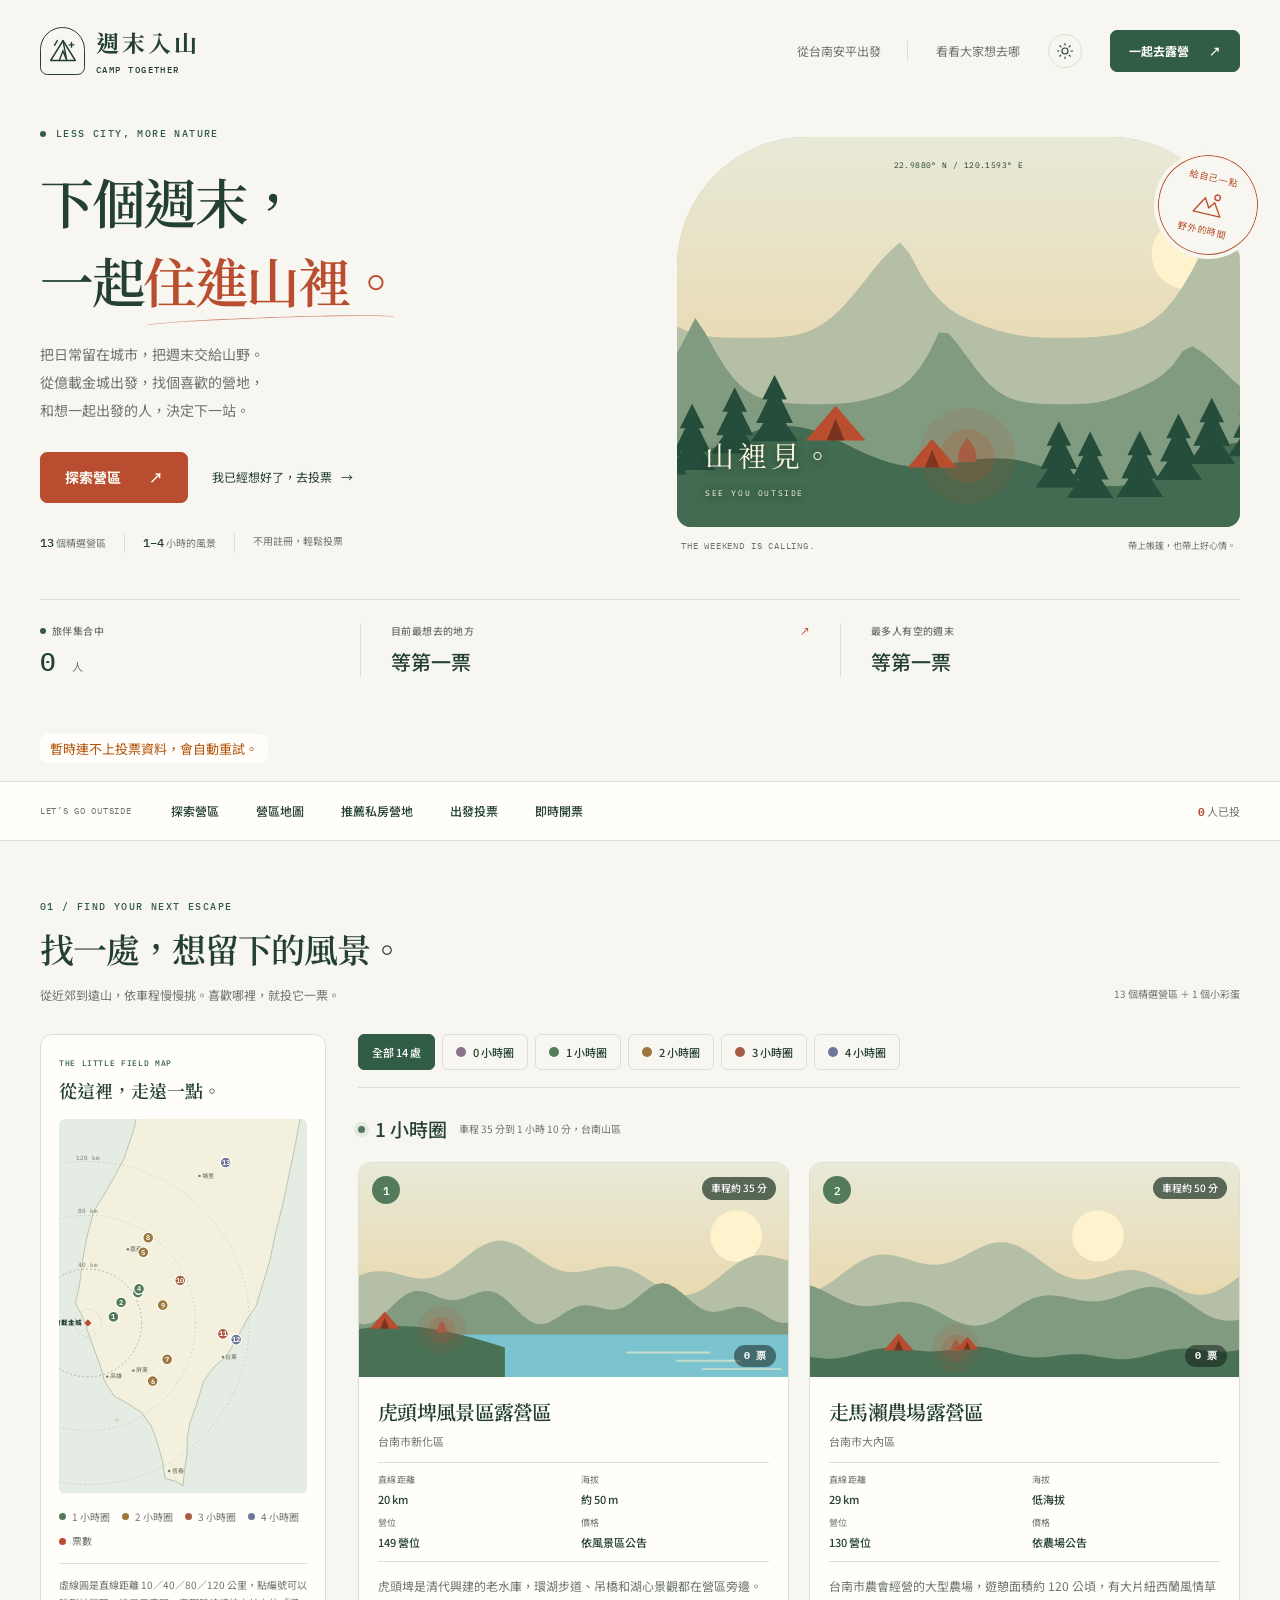
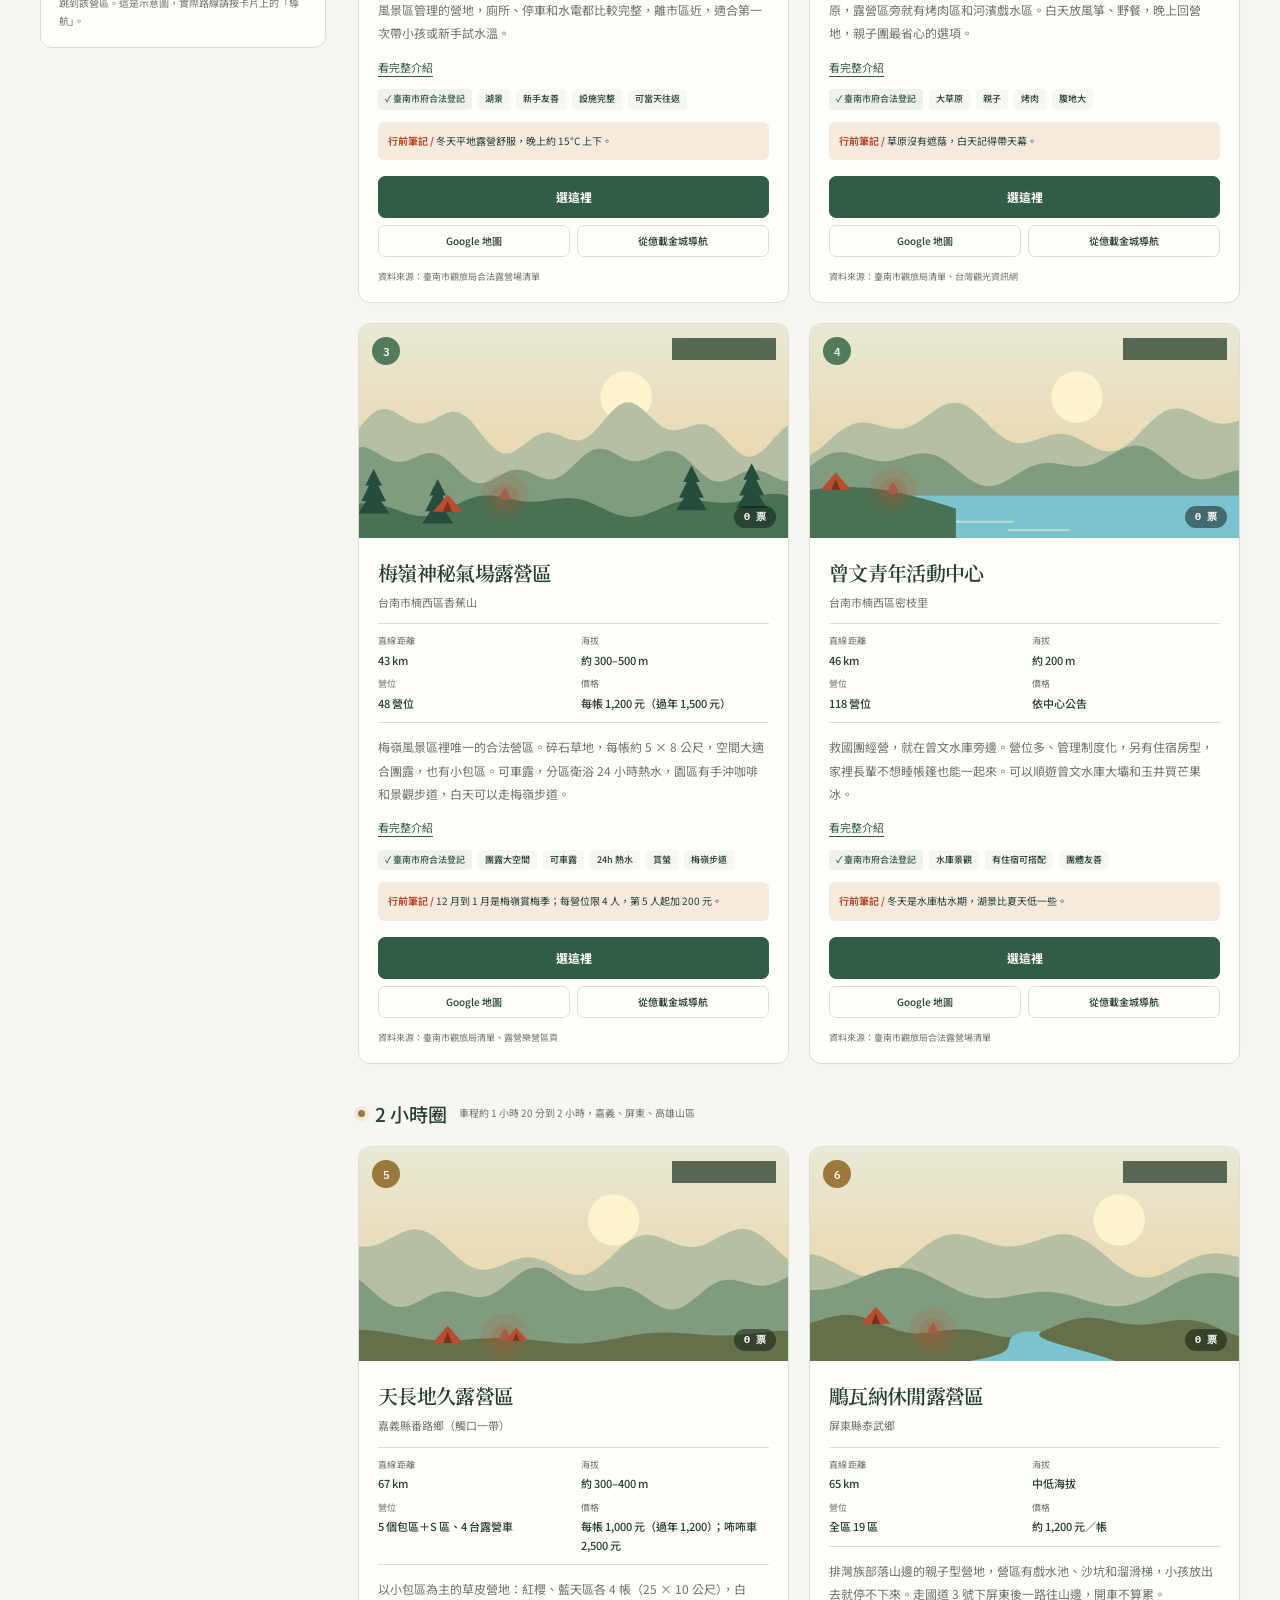
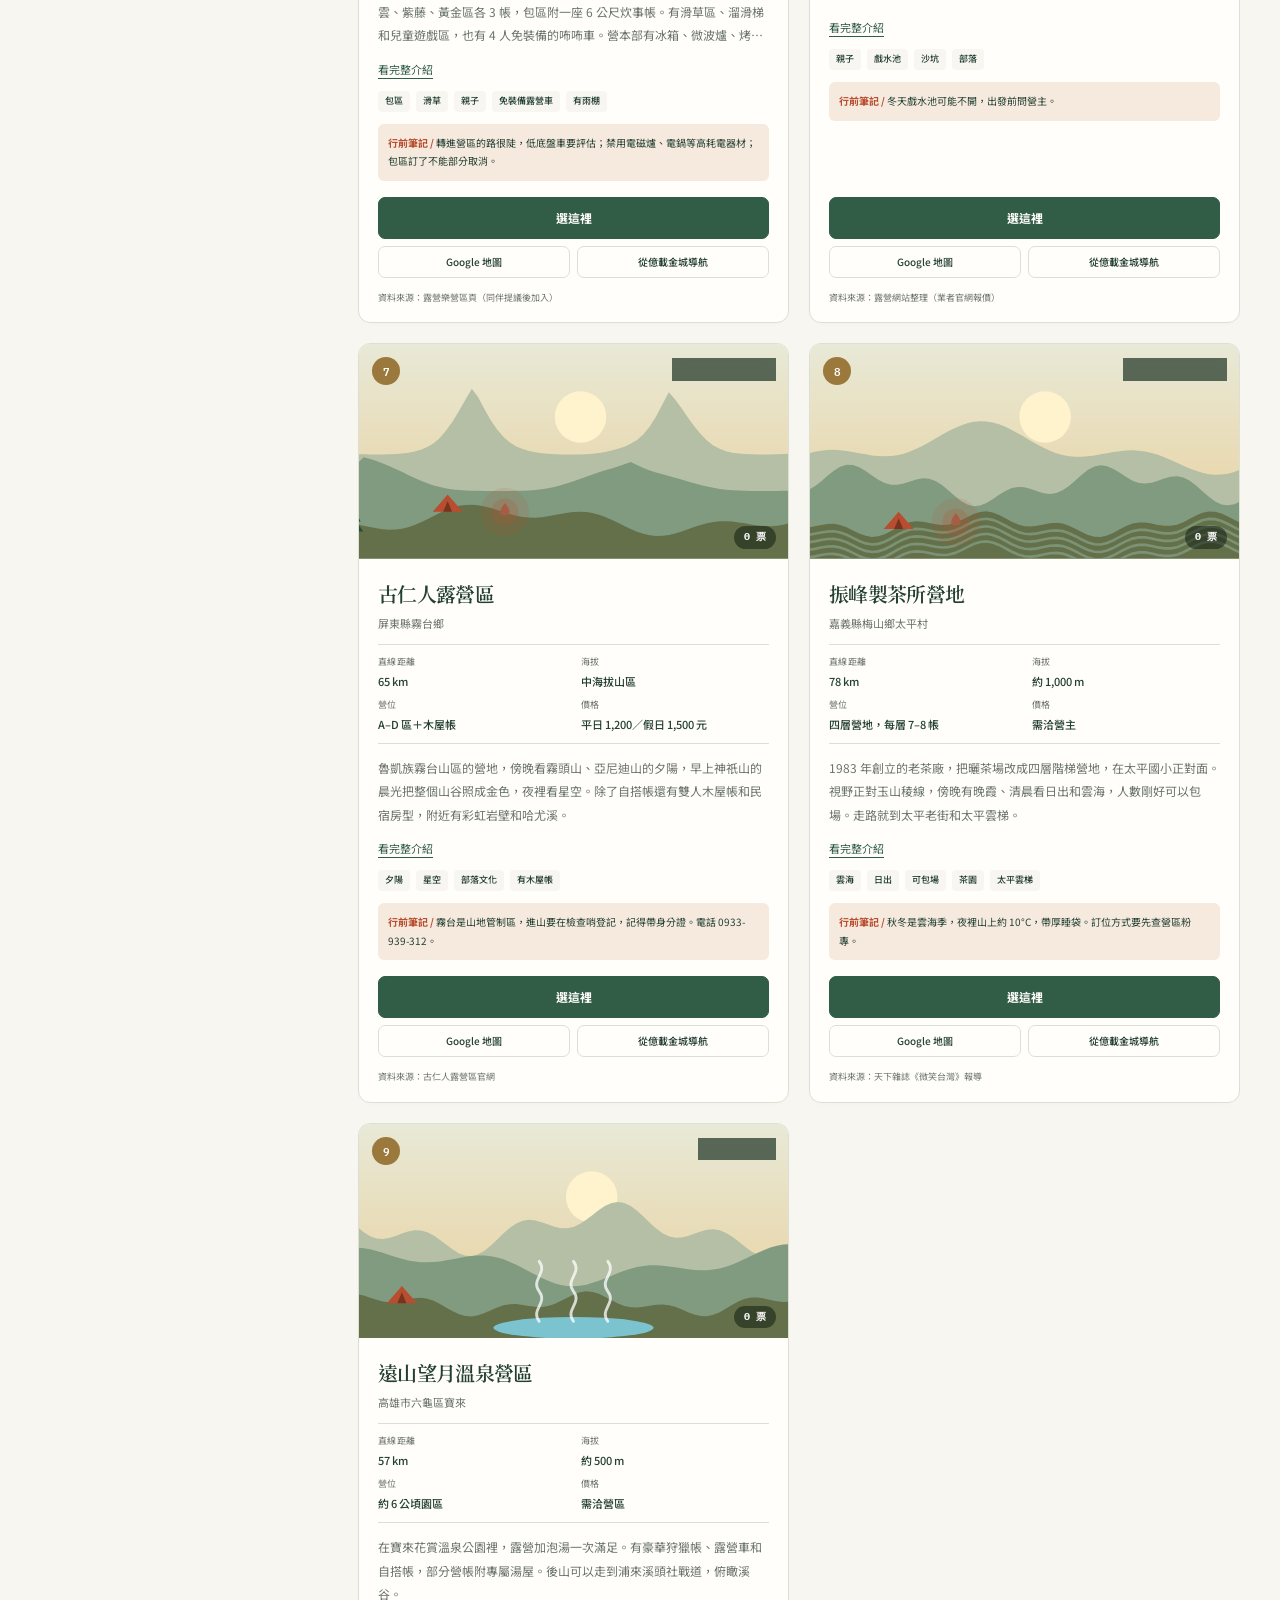
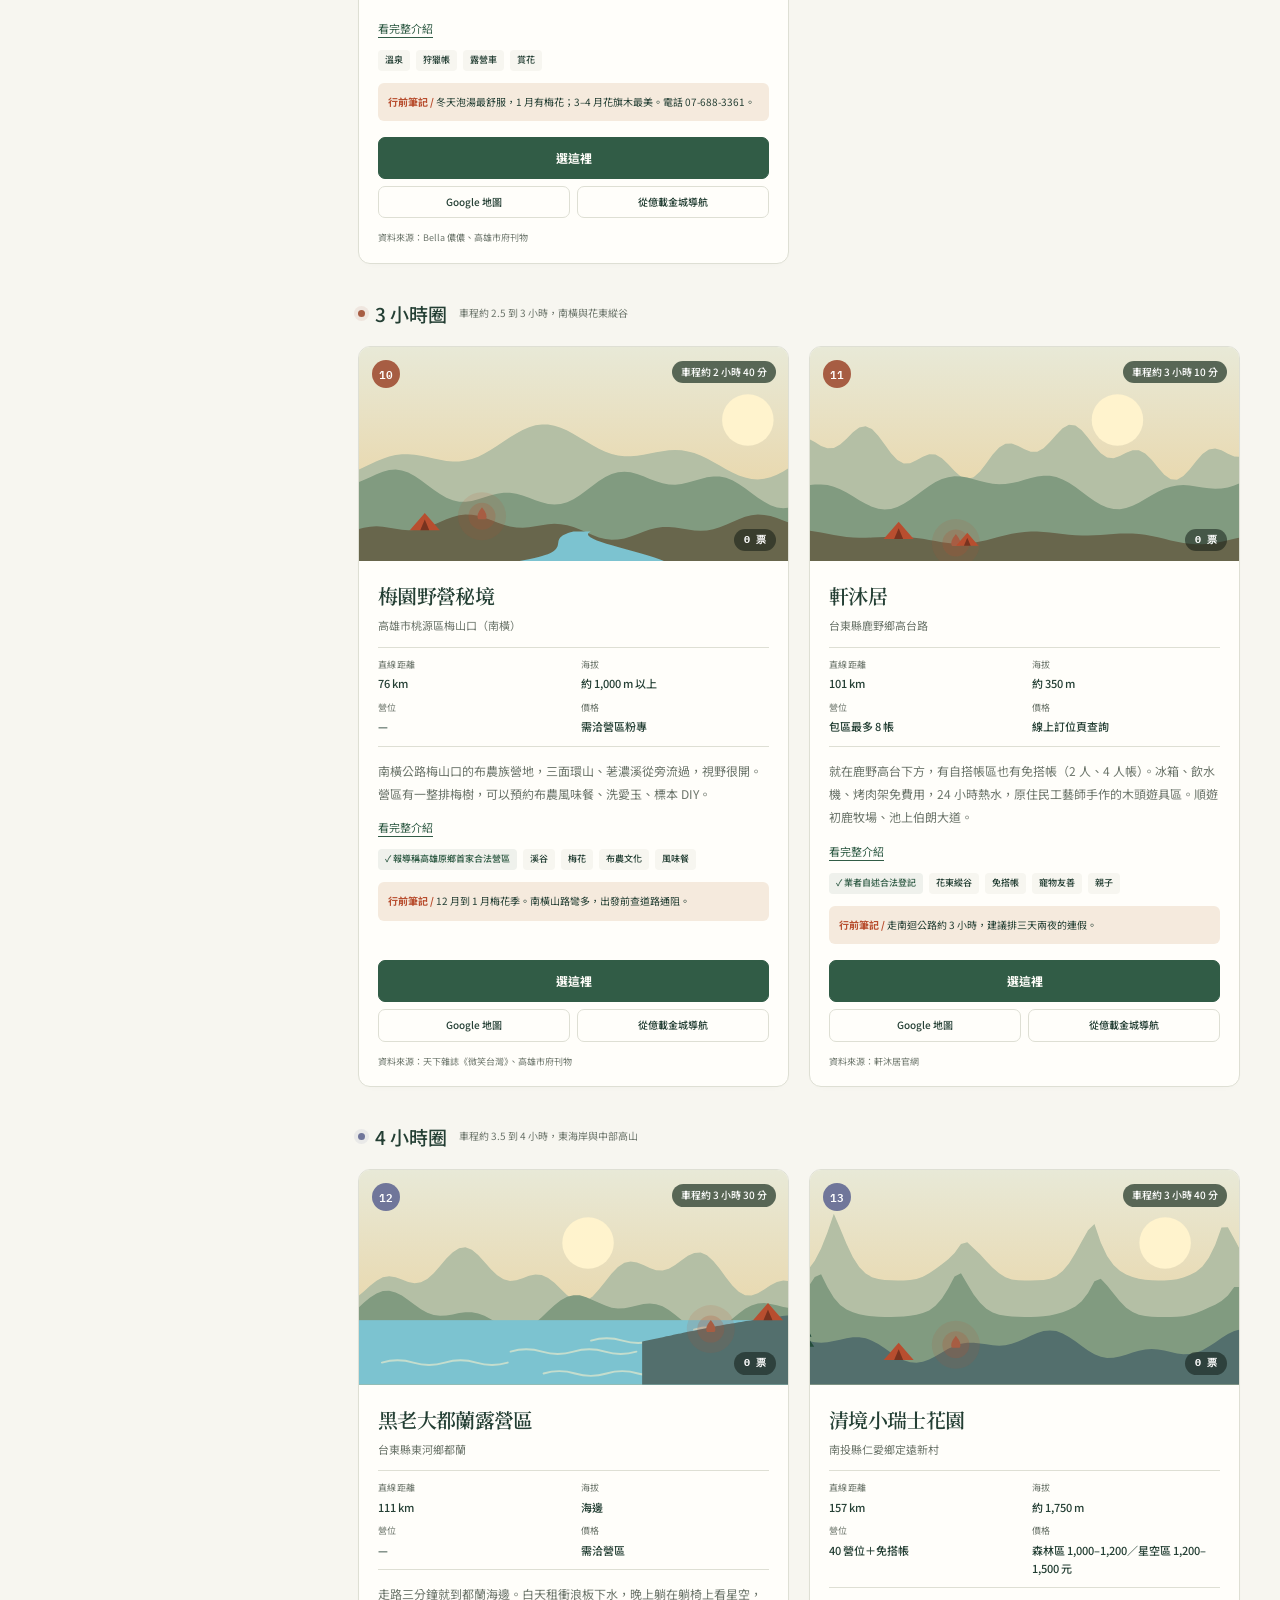
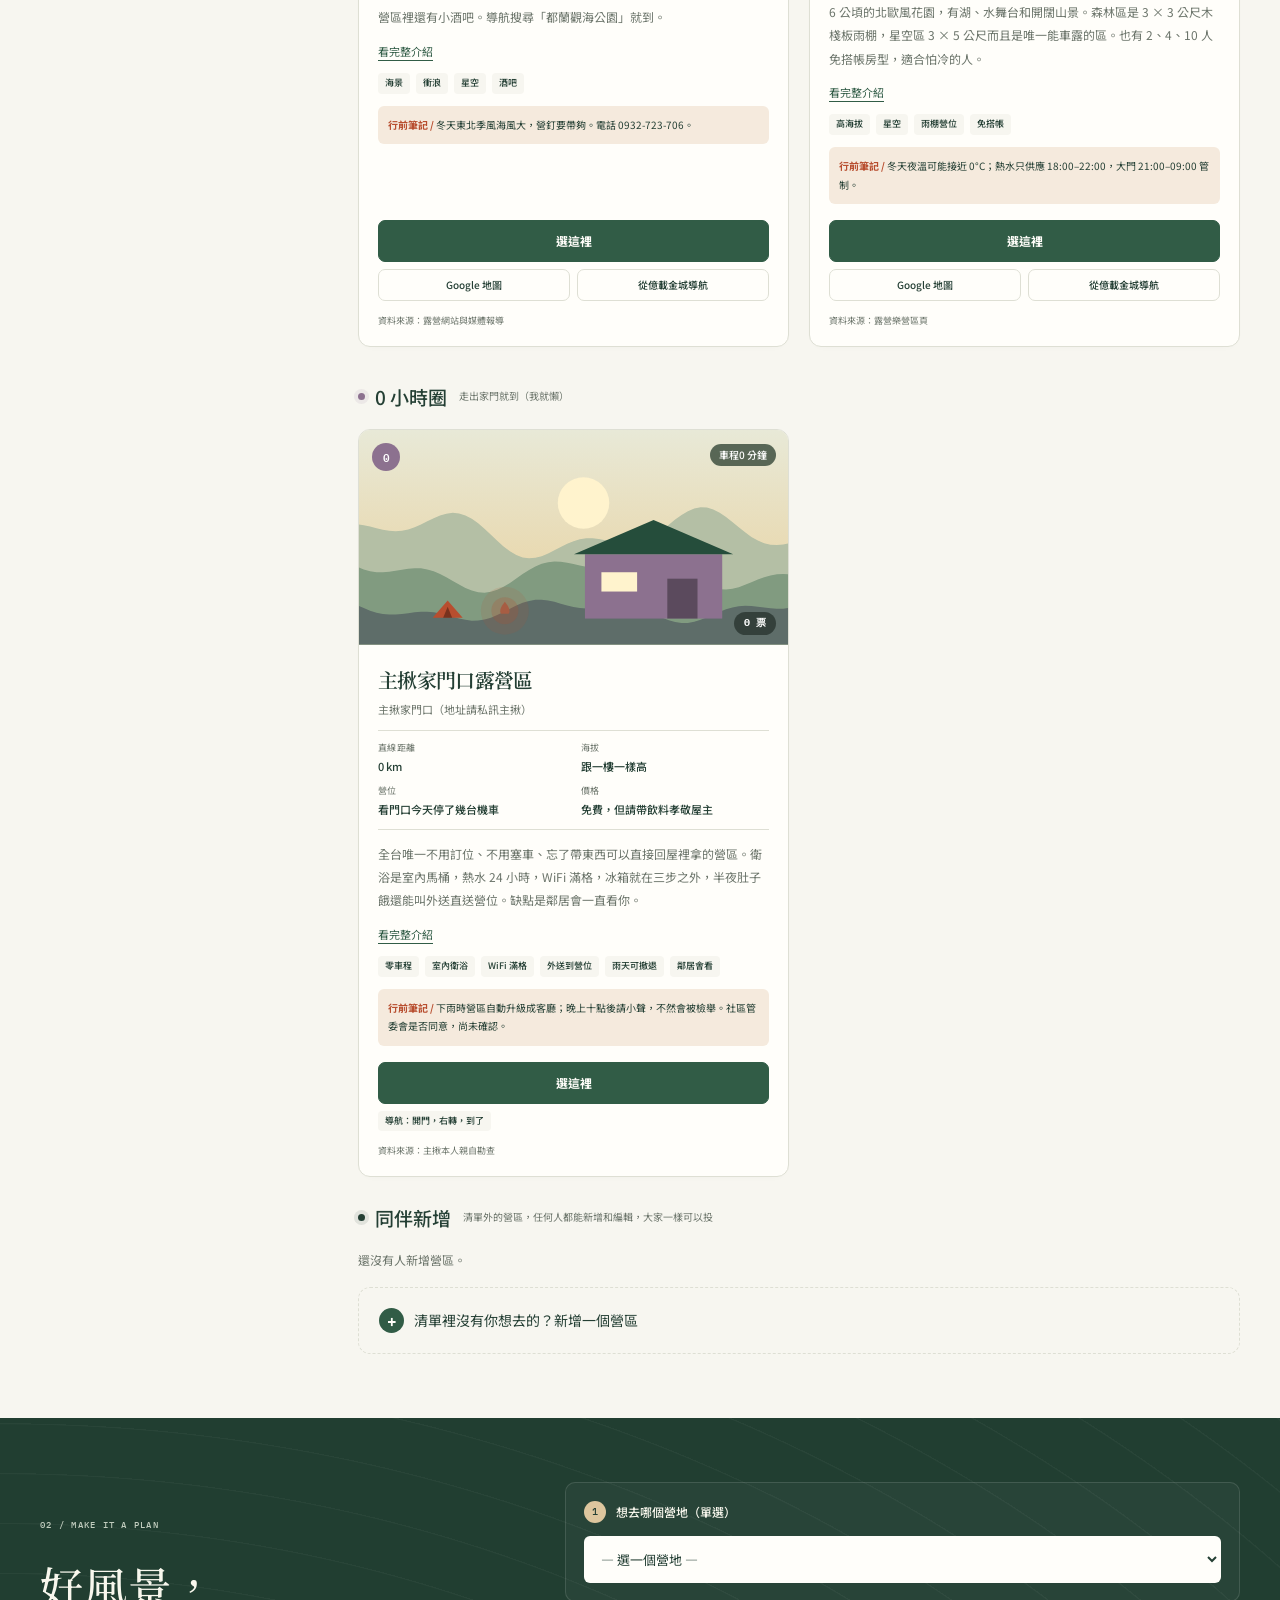
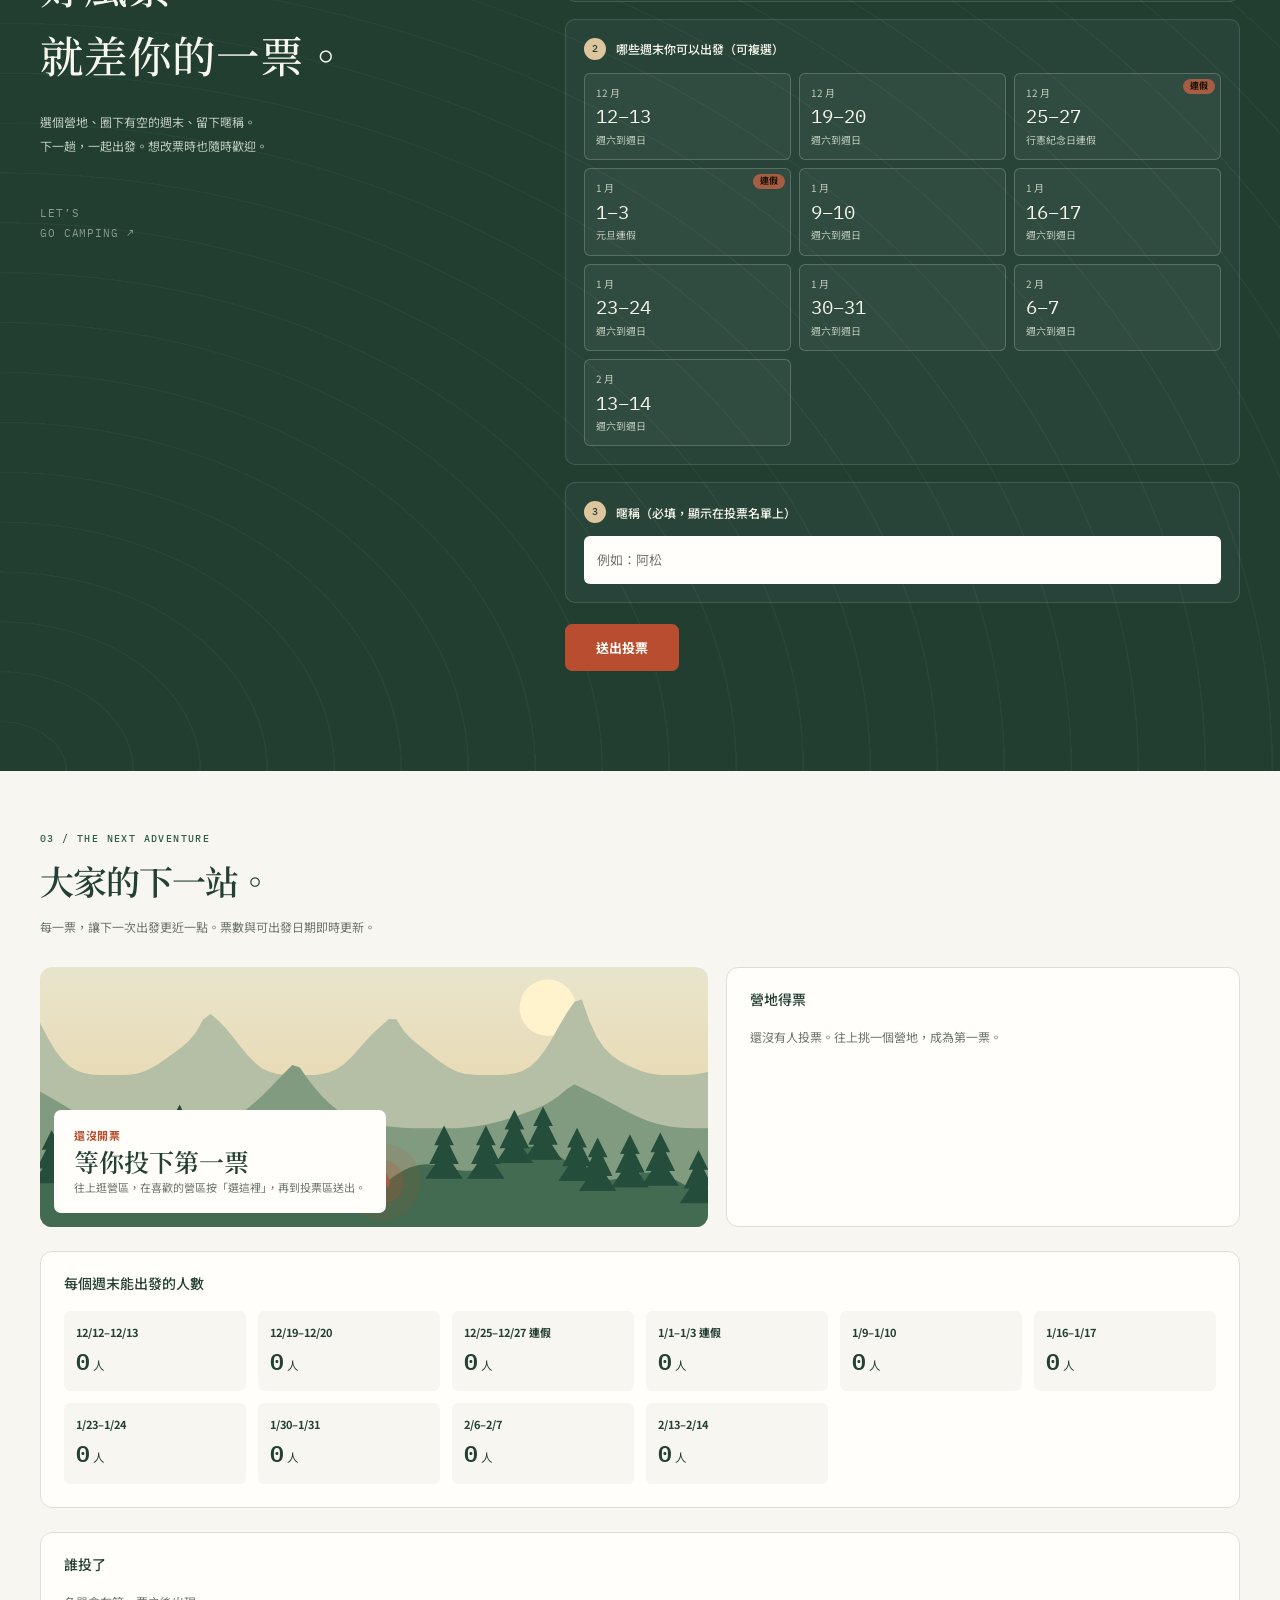
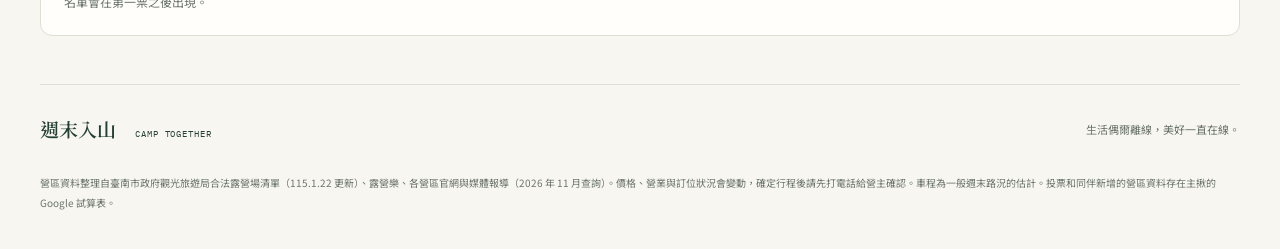
==== commit 5ca20d43: "Redesign camping vote site with a weekend field journal theme" ====
--- a/index.html
+++ b/index.html
@@ -8,9 +8,13 @@
 <meta property="og:title" content="億載金城露營投票：下一次露營去哪裡？">
 <meta property="og:description" content="13 個營區介紹、地圖和即時開票，打開就能投票，不用註冊。">
 <meta property="og:type" content="website">
+<meta name="theme-color" content="#f7f6f0">
+<script>
+try { const theme = localStorage.getItem('campvote.theme'); if (theme === 'light' || theme === 'dark') document.documentElement.dataset.theme = theme; } catch (e) { /* Use the system preference when storage is unavailable. */ }
+</script>
 <link rel="preconnect" href="https://fonts.googleapis.com">
 <link rel="preconnect" href="https://fonts.gstatic.com" crossorigin>
-<link rel="stylesheet" href="https://fonts.googleapis.com/css2?family=Huninn&display=swap">
+<link rel="stylesheet" href="https://fonts.googleapis.com/css2?family=Noto+Serif+TC:wght@500;600;700&display=swap">
 <link rel="stylesheet" href="https://fonts.googleapis.com/css2?family=Noto+Sans+TC:wght@400;500;700;900&family=IBM+Plex+Mono:wght@500;600&display=swap">
 <style>
 /* Layout: sunset-ridge hero with live scoreboard → sticky tab nav → sticky map + illustrated campsite cards → forest-green vote band → podium results.
@@ -312,21 +316,37 @@
 
 @media (prefers-reduced-motion:reduce){*{transition:none!important;scroll-behavior:auto!important}html{scroll-behavior:auto}}
 </style>
+<link rel="stylesheet" href="design.css">
 </head>
 <body>
 
+<a class="skip-link" href="#sites">跳到營區列表</a>
+<div class="masthead wrap">
+  <a class="brand" href="#top" aria-label="週末入山，回到首頁">
+    <span class="brand-mark"><svg viewBox="0 0 36 36" fill="none" aria-hidden="true"><path d="m5 28 13-21 13 21H5Z" stroke="currentColor" stroke-width="1.7" stroke-linejoin="round"/><path d="m18 7 4 21M14 28l4-10 4 10M9 12l3-5M27 9v5M24.5 11.5h5" stroke="currentColor" stroke-width="1.5" stroke-linecap="round"/></svg></span>
+    <span>週末入山<small>CAMP TOGETHER</small></span>
+  </a>
+  <div class="masthead-links"><span class="origin-label">從台南安平出發</span><a href="#results">看看大家想去哪</a><button class="theme-toggle" id="themeToggle" type="button" aria-label="切換顯示模式"><svg viewBox="0 0 24 24" fill="none" stroke="currentColor" stroke-width="1.5" aria-hidden="true"><circle cx="12" cy="12" r="4"/><path d="M12 2v2m0 16v2M2 12h2m16 0h2M5 5l1.5 1.5m11 11L19 19M5 19l1.5-1.5m11-11L19 5" stroke-linecap="round"/></svg></button><a class="btn primary" href="#vote">一起去露營 <span aria-hidden="true">↗</span></a></div>
+</div>
 <header class="hero">
-  <svg class="scene" id="heroScene" aria-hidden="true"></svg>
-  <div class="wrap">
+  <div class="wrap" id="top">
     <div class="inapp" id="inappTip" hidden></div>
-    <div class="kicker"><b>出發點</b>台南安平・億載金城</div>
-    <h1>下一次<br><em>露營</em>去哪裡？</h1>
-    <p class="lede">依車程畫出 1 到 4 小時四圈，挑了 13 個營區，外加一個惡搞選項。每人投一個營地、勾可以出發的週末，票最多的就是下一趟。清單外有想去的，也能自己新增。</p>
-    <div class="cta"><a class="btn hot big" href="#sites">逛營區</a><a class="btn big" href="#vote">直接投票</a></div>
+    <div class="hero-copy">
+      <div class="eyebrow"><span class="live-dot"></span> LESS CITY, MORE NATURE</div>
+      <h1>下個週末，<br>一起<em>住進山裡。</em></h1>
+      <p class="lede">把日常留在城市，把週末交給山野。<br>從億載金城出發，找個喜歡的營地，<br class="desktop-break">和想一起出發的人，決定下一站。</p>
+      <div class="cta"><a class="btn hot big" href="#sites">探索營區 <span aria-hidden="true">↗</span></a><a class="text-link" href="#vote">我已經想好了，去投票 <span aria-hidden="true">→</span></a></div>
+      <div class="hero-details"><span><b class="mono">13</b> 個精選營區</span><span><b class="mono">1–4</b> 小時的風景</span><span>不用註冊，輕鬆投票</span></div>
+    </div>
+    <div class="hero-visual">
+      <div class="landscape-frame"><svg class="scene" id="heroScene" aria-hidden="true"></svg><span class="scene-label">山裡見。<small>SEE YOU OUTSIDE</small></span><span class="scene-coordinate mono">22.9880° N / 120.1593° E</span></div>
+      <div class="weekend-stamp" aria-hidden="true"><span>給自己一點</span><svg viewBox="0 0 36 30" fill="none"><path d="m3 25 10-17 6 10 5-7 9 14H3Z" stroke="currentColor" stroke-width="1.5" stroke-linejoin="round"/><circle cx="26" cy="5" r="3" stroke="currentColor" stroke-width="1.5"/></svg><span>野外的時間</span></div>
+      <p class="visual-caption"><span>THE WEEKEND IS CALLING.</span><span>帶上帳篷，也帶上好心情。</span></p>
+    </div>
     <div class="board" id="summary">
-      <div class="stat"><div class="k">已投票</div><div class="v" id="sumCount">— <small>人</small></div></div>
-      <div class="stat lead"><div class="k">目前領先營地</div><div class="v" id="sumSite">等第一票</div></div>
-      <div class="stat"><div class="k">最多人能去的週末</div><div class="v" id="sumDate">等第一票</div></div>
+      <div class="stat"><div class="k"><span class="live-dot"></span> 旅伴集合中</div><div class="v" id="sumCount">— <small>人</small></div></div>
+      <div class="stat lead"><div class="k">目前最想去的地方 <span aria-hidden="true">↗</span></div><div class="v" id="sumSite">等第一票</div></div>
+      <div class="stat"><div class="k">最多人有空的週末</div><div class="v" id="sumDate">等第一票</div></div>
     </div>
     <div class="loadnote" id="loadNote" hidden></div>
   </div>
@@ -334,16 +354,17 @@
 
 <nav class="nav" aria-label="頁面導覽">
   <div class="wrap">
-    <a href="#sites">營區</a><a href="#mapcard">地圖</a><a href="#propTier">新增營區</a><a href="#vote">投票</a><a href="#results">開票</a>
+    <span class="nav-label mono">LET’S GO OUTSIDE</span><a href="#sites">探索營區</a><a href="#mapcard">營區地圖</a><a href="#propTier">推薦私房營地</a><a href="#vote">出發投票</a><a href="#results">即時開票</a>
     <span class="navcount" id="navCount"><b>0</b> 人已投</span>
   </div>
 </nav>
 
 <main>
+  <div class="wrap section-intro"><div><p class="eyebrow">01 / FIND YOUR NEXT ESCAPE</p><h2>找一處，想留下的風景。</h2><p>從近郊到遠山，依車程慢慢挑。喜歡哪裡，就投它一票。</p></div><span class="section-note">13 個精選營區 ＋ 1 個小彩蛋</span></div>
   <div class="wrap explore" id="sites">
     <aside class="mapcol">
       <div class="mapcard" id="mapcard">
-        <div class="maphead"><h2>營區在哪裡</h2><button type="button" class="btn maptoggle" id="mapToggle" aria-expanded="false">展開地圖</button></div>
+        <div class="maphead"><div><p class="eyebrow">THE LITTLE FIELD MAP</p><h2>從這裡，走遠一點。</h2></div><button type="button" class="btn maptoggle" id="mapToggle" aria-expanded="false">展開地圖</button></div>
         <svg id="map" role="img" aria-label="南台灣營區位置圖，以億載金城為中心"></svg>
         <div class="maplegend" id="legend"></div>
         <p class="mapnote">虛線圓是直線距離 10／40／80／120 公里，點編號可以跳到該營區。這是示意圖，實際路線請按卡片上的「導航」。</p>
@@ -375,8 +396,8 @@
   <section class="band" id="vote">
     <div class="wrap">
       <form class="vote" id="voteForm" novalidate>
-        <h2>投下你的一票</h2>
-        <p class="sub">三步驟，之後想改隨時回來改。</p>
+        <div class="vote-heading"><p class="eyebrow">02 / MAKE IT A PLAN</p><h2>好風景，<br>就差你的一票。</h2><p class="sub">選個營地、圈下有空的週末、留下暱稱。<br>下一趟，一起出發。想改票時也隨時歡迎。</p><span class="vote-decoration" aria-hidden="true">LET’S<br>GO CAMPING ↗</span></div>
+        <div class="vote-fields">
         <div class="notice" id="modeNotice" hidden></div>
         <div class="step">
           <label class="h" for="siteSelect"><span class="n">1</span>想去哪個營地（單選）</label>
@@ -395,12 +416,13 @@
           <button type="button" class="btn" id="withdrawBtn" hidden>撤回我的票</button>
         </div>
         <div class="status" id="status" role="status" aria-live="polite"></div>
+        </div>
       </form>
     </div>
   </section>
 
   <section class="wrap results" id="results">
-    <h2>即時開票</h2>
+    <div class="results-heading"><p class="eyebrow">03 / THE NEXT ADVENTURE</p><h2>大家的下一站。</h2><p>每一票，讓下一次出發更近一點。票數與可出發日期即時更新。</p></div>
     <div class="podium">
       <div class="leadcard" id="leadcard"></div>
       <div class="panel"><h3>營地得票</h3><div class="bars" id="siteBars"></div></div>
@@ -410,6 +432,7 @@
   </section>
 
   <div class="wrap foot">
+    <div class="footer-brand"><span>週末入山 <small>CAMP TOGETHER</small></span><span>生活偶爾離線，美好一直在線。</span></div>
     營區資料整理自臺南市政府觀光旅遊局合法露營場清單（115.1.22 更新）、露營樂、各營區官網與媒體報導（2026 年 11 月查詢）。價格、營業與訂位狀況會變動，確定行程後請先打電話給營主確認。車程為一般週末路況的估計。投票和同伴新增的營區資料存在主揪的 Google 試算表。
   </div>
 </main>
@@ -450,6 +473,23 @@
 })();
 (() => {
 const ORIGIN = { name: '億載金城', lat: 22.9880, lon: 120.1593 };
+const themeToggle = document.getElementById('themeToggle');
+const darkPreference = matchMedia('(prefers-color-scheme: dark)');
+function updateThemeButton() {
+  const dark = document.documentElement.dataset.theme ? document.documentElement.dataset.theme === 'dark' : darkPreference.matches;
+  themeToggle.setAttribute('aria-label', dark ? '切換為淺色模式' : '切換為深色模式');
+  themeToggle.title = dark ? '切換為淺色模式' : '切換為深色模式';
+  document.querySelector('meta[name="theme-color"]').content = dark ? '#151e18' : '#f7f6f0';
+}
+themeToggle.addEventListener('click', () => {
+  const current = document.documentElement.dataset.theme || (darkPreference.matches ? 'dark' : 'light');
+  const next = current === 'dark' ? 'light' : 'dark';
+  document.documentElement.dataset.theme = next;
+  try { localStorage.setItem('campvote.theme', next); } catch (e) { /* Keep the selection for this page. */ }
+  updateThemeButton();
+});
+if (darkPreference.addEventListener) darkPreference.addEventListener('change', updateThemeButton);
+updateThemeButton();
 const TIERS = [
   { id: 0, label: '0 小時圈', sub: '走出家門就到（我就懶）' },
   { id: 1, label: '1 小時圈', sub: '車程 35 分到 1 小時 10 分，台南山區' },
@@ -547,7 +587,7 @@
     season:'冬天夜溫可能接近 0°C；熱水只供應 18:00–22:00，大門 21:00–09:00 管制。', q:'清境小瑞士花園', src:'露營樂營區頁' },
 ];
 let siteNo = 0;
-const SITE_BY_ID = Object.fromEntries(SITES.map((s) => [s.id, Object.assign(s, { n: s.joke ? 0 : ++siteNo })]));
+const SITE_BY_ID = Object.assign(Object.create(null), Object.fromEntries(SITES.map((s) => [s.id, Object.assign(s, { n: s.joke ? 0 : ++siteNo })])));
 const proposals = new Map(); // proposer id -> {name, place, url, reason, at}
 function siteInfo(id) {
   if (SITE_BY_ID[id]) return SITE_BY_ID[id];
@@ -700,7 +740,7 @@
   return out;
 }
 const DATES = weekendOptions();
-const DATE_BY_KEY = Object.fromEntries(DATES.map((x) => [x.key, x]));
+const DATE_BY_KEY = Object.assign(Object.create(null), Object.fromEntries(DATES.map((x) => [x.key, x])));
 
 /* ---------- state ---------- */
 let db = null, user = null, myId = null, mode = 'loading';
@@ -774,7 +814,7 @@
 }
 function drawList() {
   const root = $('tiers');
-  for (const t of TIERS) {
+  for (const t of [...TIERS.filter((x) => x.id !== 0), TIERS.find((x) => x.id === 0)]) {
     const cards = el('div', { class: 'cards' });
     for (const site of SITES.filter((x) => x.tier === t.id)) {
       const dist = (site.lat == null ? 0 : km(ORIGIN, site)).toFixed(0);
@@ -983,10 +1023,15 @@
   const nick = form.nick.trim();
   if (!nick) { setStatus('請填暱稱，大家才知道是誰投的。', 'err'); $('nick').focus(); return; }
   saving = true; $('submitBtn').disabled = true; setStatus('送出中…');
+  const sent = { site: form.site, dates, nick: nick.slice(0, 20) };
+  const formKey = () => JSON.stringify([form.site, [...form.dates].sort(), form.nick.trim()]);
+  const snapshot = formKey();
   try {
-    await api('vote', { site: form.site, dates, nick: nick.slice(0, 20) });
-    dirty = false; updateGobar();
-    setStatus(`已送出：${siteInfo(form.site).name}，${dates.length} 個週末可出發。之後想改，直接改完再按一次。`, 'ok');
+    await api('vote', sent);
+    const changed = formKey() !== snapshot;
+    if (!changed) { dirty = false; updateGobar(); }
+    const info = siteInfo(sent.site);
+    setStatus(`已送出：${info ? info.name : '你選的營地'}，${dates.length} 個週末可出發。` + (changed ? '送出後你又改了選擇，要再按一次才會更新。' : '之後想改，直接改完再按一次。'), 'ok');
   } catch (e) {
     setStatus(errMsg(e), 'err');
   } finally {
@@ -1086,11 +1131,14 @@
   const editing = editingPid;
   propSaving = true; $('propSubmit').disabled = true; setPropStatus('送出中…');
   const fields = { name: name.slice(0, 40), place: place.slice(0, 30), url: url.slice(0, 300), reason: reason.slice(0, 150) };
+  const propKey = () => JSON.stringify([editingPid, $('propName').value.trim(), $('propPlace').value.trim(), $('propUrl').value.trim(), $('propReason').value.trim()]);
+  const snapshot = propKey();
   try {
     if (editing) await api('editProposal', Object.assign({ pid: editing }, fields));
     else await api('propose', fields);
-    resetPropForm(); renderProposals();
-    setPropStatus(editing ? '已儲存修改。' : '已新增營區，大家現在可以投它了。要投它的話，在它的卡片按「選這裡」再送出投票。', 'ok');
+    const changed = propKey() !== snapshot;
+    if (!changed) { resetPropForm(); renderProposals(); }
+    setPropStatus((editing ? '已儲存修改。' : '已新增營區，大家現在可以投它了。要投它的話，在它的卡片按「選這裡」再送出投票。') + (changed ? '表單裡是你後來改的內容，還沒送出。' : ''), 'ok');
   } catch (e) {
     setPropStatus(errMsg(e), 'err');
   } finally { propSaving = false; $('propSubmit').disabled = false; }
@@ -1098,8 +1146,8 @@
 
 /* ---------- results ---------- */
 function tally() {
-  const siteC = Object.fromEntries(allSiteIds().map((id) => [id, 0]));
-  const dateC = Object.fromEntries(DATES.map((x) => [x.key, 0]));
+  const siteC = Object.assign(Object.create(null), Object.fromEntries(allSiteIds().map((id) => [id, 0])));
+  const dateC = Object.assign(Object.create(null), Object.fromEntries(DATES.map((x) => [x.key, 0])));
   for (const v of votes.values()) {
     if (v.site in siteC) siteC[v.site]++;
     for (const k of v.dates) if (k in dateC) dateC[k]++;
--- a/design.css
+++ b/design.css
@@ -0,0 +1,296 @@
+/* Weekend field notes — visual layer for the existing voting application. */
+:root {
+  --bg:#f7f6f0; --surface:#fffefa; --ink:#243f34; --muted:#6c756b; --line:#dedfd4;
+  --accent:#315c46; --accent-ink:#fffefa; --flame:#b84e2f; --flame-ink:#fffefa; --flame-soft:#f5eadd;
+  --sky1:#e8e9d7; --sky2:#e9cf98; --sun:#fff3cd;
+  --ridge3:#b4bfa5; --ridge2:#819b80; --ridge1:#426b51; --pine:#254d3b;
+  --forest:#213e31; --forest-ink:#f8f7ed; --forest-muted:#c2cdbf;
+  --sea:#e5ece4; --land:#f4f0de; --coast:#a5b49e; --ring:#809683;
+  --t0:#8c718f; --t1:#537b5b; --t2:#9b783b; --t3:#a75d43; --t4:#70769a;
+  --f-display:"Noto Serif TC","PMingLiU",serif;
+  --r:16px; --shadow:0 5px 20px -12px rgb(37 57 43 / .16);
+}
+body { -webkit-font-smoothing:antialiased; }
+body::before { display:none; }
+::selection { background:#dfc8a7; color:#243f34; }
+.wrap { max-width:1280px; padding-inline:max(40px,env(safe-area-inset-left,0px)); }
+.skip-link { position:fixed; top:-80px; left:16px; z-index:100; background:var(--surface); padding:12px; }
+.skip-link:focus { top:8px; }
+.masthead { display:flex; justify-content:space-between; align-items:center; min-height:102px; gap:24px; }
+.brand { display:flex; align-items:center; gap:11px; text-decoration:none; color:var(--ink); font-family:var(--f-display); font-size:23px; font-weight:700; letter-spacing:.13em; flex-shrink:0; }
+.brand small { display:block; font-family:var(--f-mono); font-size:9px; letter-spacing:.16em; line-height:1.8; font-weight:500; }
+.brand-mark { display:grid; place-items:center; width:45px; height:48px; border:1px solid var(--ink); border-radius:24px 24px 8px 8px; }
+.brand-mark svg { width:34px; height:34px; }
+.masthead-links { display:flex; align-items:center; gap:28px; font-size:12px; }
+.masthead-links > a:not(.btn) { color:var(--muted); text-decoration:none; }
+.masthead-links > a:hover { color:var(--flame); }
+.origin-label { color:var(--muted); padding-right:26px; border-right:1px solid var(--line); }
+.masthead .btn { padding:10px 18px; border-radius:7px; gap:20px; font-size:12px; }
+.theme-toggle { display:grid; place-items:center; width:34px; height:34px; background:transparent; border:1px solid var(--line); border-radius:50%; color:var(--ink); cursor:pointer; flex-shrink:0; }
+.theme-toggle:hover { background:var(--flame-soft); }
+.theme-toggle svg { width:18px; height:18px; }
+.hero { overflow:hidden; }
+.hero .wrap { padding-block:24px 0; grid-template-columns:1fr 1fr; align-items:center; column-gap:58px; row-gap:34px; }
+.hero-copy { padding-bottom:12px; }
+.eyebrow { font-family:var(--f-mono); font-size:10px; letter-spacing:.14em; font-weight:500; color:var(--accent); margin:0 0 18px; display:flex; align-items:center; gap:10px; }
+.live-dot { display:inline-block; width:6px; height:6px; border-radius:50%; background:var(--accent); flex-shrink:0; }
+.hero h1 { font-size:clamp(37px,4.2vw,60px); font-weight:600; line-height:1.48; letter-spacing:-.045em; margin-bottom:20px; }
+.hero h1 em { position:relative; white-space:nowrap; }
+.hero h1 em::after { content:""; position:absolute; left:2px; right:6px; bottom:-8px; height:8px; border-top:1px solid var(--flame); border-radius:50%; transform:rotate(-2deg); opacity:.6; }
+.hero .lede { color:var(--muted); font-size:14px; line-height:2; font-weight:400; max-width:none; }
+.cta { margin-top:28px; align-items:center; gap:24px; }
+.btn { border-width:1px; border-radius:7px; padding:9px 15px; font-size:13px; transition:background .2s,border-color .2s,transform .2s,box-shadow .2s; }
+.btn.big { padding:13px 24px; font-size:14px; gap:28px; }
+.btn.hot:hover { background:color-mix(in srgb,var(--flame) 88%,var(--ink)); border-color:var(--flame); box-shadow:0 5px 15px -7px var(--flame); }
+.text-link { display:inline-flex; align-items:center; gap:9px; font-size:12px; text-decoration:none; color:var(--ink); padding-block:10px; }
+.text-link:hover { color:var(--flame); }
+.hero-details { display:flex; gap:18px; margin-top:30px; color:var(--muted); font-size:10px; flex-wrap:wrap; }
+.hero-details span + span { border-left:1px solid var(--line); padding-left:18px; }
+.hero-details b { color:var(--ink); font-size:12px; font-weight:500; }
+.hero-visual { position:relative; min-width:0; padding:0 0 0 8px; }
+.landscape-frame { position:relative; height:390px; border-radius:130px 130px 14px 14px; overflow:hidden; background:var(--ridge3); isolation:isolate; }
+.hero .scene { position:absolute; inset:0; width:100%; height:100%; z-index:0; }
+.scene-label { position:absolute; left:28px; bottom:27px; color:#fff9df; font-family:var(--f-display); font-size:29px; letter-spacing:.13em; text-shadow:0 1px 10px #183323; }
+.scene-label small { display:block; font-family:var(--f-mono); font-size:8px; letter-spacing:.2em; margin-top:8px; }
+.scene-coordinate { position:absolute; top:22px; left:50%; transform:translateX(-50%); font-size:8px; letter-spacing:.05em; white-space:nowrap; color:var(--ink); }
+.weekend-stamp { position:absolute; top:18px; right:-18px; width:100px; height:100px; display:flex; flex-direction:column; align-items:center; justify-content:center; gap:5px; border:1px solid var(--flame); border-radius:50%; outline:4px solid var(--bg); color:var(--flame); background:var(--bg); font-size:9px; letter-spacing:.12em; transform:rotate(13deg); }
+.weekend-stamp svg { width:33px; height:28px; }
+.visual-caption { display:flex; justify-content:space-between; gap:10px; margin:12px 4px 0; font-size:9px; color:var(--muted); }
+.visual-caption span:first-child { font-family:var(--f-mono); letter-spacing:.09em; }
+.board { grid-column:1/-1; margin:0; gap:0; border-top:1px solid var(--line); padding-block:23px; grid-template-columns:.8fr 1.2fr 1fr; }
+.stat,.stat.lead { background:transparent; box-shadow:none; border-radius:0; padding:0 30px; backdrop-filter:none; color:var(--ink); }
+.stat:first-child { padding-left:0; }
+.stat + .stat { border-left:1px solid var(--line); }
+.stat .k { font-size:10px; letter-spacing:.04em; color:var(--muted); display:flex; align-items:center; gap:6px; margin-bottom:8px; }
+.stat.lead .k { color:var(--muted); opacity:1; }
+.stat.lead .k > span { color:var(--flame); margin-left:auto; }
+.stat .v { font-family:var(--f-body); font-size:20px; font-weight:500; line-height:1.5; }
+.stat:first-child .v { font-family:var(--f-mono); font-size:26px; line-height:1.15; }
+.stat .v small { font-size:11px; font-weight:400; }
+.loadnote { grid-column:1/-1; margin-bottom:18px; }
+.nav { border-top:1px solid var(--line); }
+.nav .wrap { padding-block:11px; gap:13px; }
+.nav a { font-size:12px; padding:8px 12px; border-radius:6px; }
+.nav a:hover { background:var(--flame-soft); color:var(--flame); }
+.nav-label { font-size:9px; color:var(--muted); letter-spacing:.08em; margin-right:14px; white-space:nowrap; }
+.nav .navcount { font-size:11px; }
+.section-intro { display:flex; justify-content:space-between; align-items:flex-end; gap:20px; padding-top:58px; }
+.section-intro h2,.results-heading h2 { font-size:clamp(25px,3vw,34px); font-weight:600; letter-spacing:-.03em; }
+.section-intro p:not(.eyebrow),.results-heading > p:last-child { font-size:12px; color:var(--muted); margin:14px 0 0; line-height:1.9; }
+.section-intro .eyebrow,.results-heading .eyebrow { margin-bottom:13px; }
+.section-note { font-size:10px; color:var(--muted); padding-bottom:4px; white-space:nowrap; }
+.explore { grid-template-columns:minmax(0,286px) minmax(0,1fr); gap:32px; padding-block:28px 64px; }
+.mapcol { top:84px; }
+.mapcard { padding:22px 18px 17px; border:1px solid var(--line); border-radius:12px; box-shadow:none; }
+.mapcard h2 { font-size:18px; margin:0 0 18px; font-weight:600; }
+.maphead .eyebrow { font-size:8px; letter-spacing:.08em; margin-bottom:9px; }
+.mapcard svg { max-height:53vh; border-radius:6px; }
+.maplegend { font-size:10px; gap:8px 12px; padding-top:5px; }
+.maplegend .dot { width:7px; height:7px; }
+.mapnote { font-size:10px; line-height:1.8; margin-top:13px; padding-top:12px; border-top:1px solid var(--line); }
+.listcol { gap:25px; }
+.filters { gap:7px; padding-bottom:17px; border-bottom:1px solid var(--line); }
+.chip { font-size:11px; padding:8px 13px; border-width:1px; border-radius:6px; background:transparent; }
+.chip:hover { border-color:var(--accent); }
+.chip[aria-pressed="true"] { background:var(--accent); border-color:var(--accent); color:var(--accent-ink); }
+.tier { gap:17px; }
+.tier-h { gap:12px; }
+.tier-h .ring { font-family:var(--f-body); font-size:19px; font-weight:500; gap:10px; }
+.tier-h .ring i { width:7px; height:7px; box-shadow:0 0 0 4px color-mix(in srgb,currentColor 10%,transparent); }
+.tier-h .sub { font-size:10px; }
+.cards { grid-template-columns:repeat(2,minmax(0,1fr)); gap:20px; }
+.card { border:1px solid var(--line); border-radius:12px; box-shadow:0 3px 12px -9px rgb(30 50 35 / .1); transition:transform .2s,box-shadow .2s,border-color .2s; }
+.card:hover { transform:translateY(-3px); box-shadow:0 12px 26px -18px rgb(30 50 35 / .4); }
+.card.hot { border-color:var(--accent); }
+.card.picked { border-color:var(--flame); box-shadow:0 0 0 1px var(--flame); }
+.banner { aspect-ratio:16/8; }
+.num { width:28px; height:28px; left:13px; top:13px; font-size:11px; box-shadow:none; }
+.drive { top:14px; font-size:10px; background:rgb(35 56 41 / .73); padding:3px 9px; }
+.vc { font-size:10px; padding:3px 10px; }
+.card .body { padding:20px 19px 17px; gap:12px; }
+.card h3 { font-family:var(--f-display); font-weight:600; font-size:20px; line-height:1.5; letter-spacing:-.035em; }
+.place { font-size:11px; margin-top:-7px; }
+.facts { padding:10px 0; border-block:1px solid var(--line); border-radius:0; background:transparent; font-size:11px; gap:8px 15px; }
+.facts dt { font-size:9px; margin-bottom:2px; }
+.facts .wide { grid-column:auto; }
+.intro { font-size:12px; line-height:1.95; color:var(--muted); }
+.card:not(.expanded) .intro { display:-webkit-box; -webkit-line-clamp:3; -webkit-box-orient:vertical; overflow:hidden; }
+.more { display:inline-block; align-self:flex-start; background:transparent; border:0; padding:1px 0; font-size:11px; color:var(--accent); cursor:pointer; text-decoration:underline; text-underline-offset:4px; }
+.tag { font-size:9px; padding:3px 7px; border-radius:4px; background:var(--bg); }
+.tag.legal { color:var(--accent); background:color-mix(in srgb,var(--accent) 8%,var(--surface)); font-weight:500; }
+.season { font-size:10px; padding:10px; border-radius:6px; line-height:1.85; }
+.season::before { content:"行前筆記 / "; color:var(--flame); }
+.actions { gap:7px; }
+.btn.pick { font-size:12px; padding:10px; background:var(--accent); color:var(--accent-ink); border-color:var(--accent); }
+.btn.pick:hover { background:var(--ink); }
+.btn.pick[aria-pressed="true"] { background:var(--flame); border-color:var(--flame); color:var(--flame-ink); }
+.actions .btn:not(.pick) { font-size:10px; padding:7px 9px; flex:1; justify-content:center; }
+.src { font-size:9px; line-height:1.7; }
+.propose { padding:20px; border-width:1px; border-radius:12px; background:transparent; }
+.propose summary { font-family:var(--f-body); font-size:14px; }
+.propose summary::before { width:25px; height:25px; background:var(--accent); font-size:16px; }
+.propose label,.hint { font-size:12px; }
+.empty { font-size:12px; }
+.band::before { background:repeating-radial-gradient(ellipse at 0 100%,transparent 0 65px,rgb(255 255 255 / .035) 66px 67px); }
+.band .wrap { padding-block:64px; }
+.vote { max-width:none; grid-template-columns:.8fr 1.2fr; gap:75px; align-items:start; }
+.vote-heading { position:sticky; top:100px; }
+.vote .eyebrow { color:var(--forest-muted); font-size:9px; }
+.vote h2 { font-size:clamp(32px,3.4vw,46px); line-height:1.6; font-weight:500; margin-bottom:20px; }
+.vote .sub { margin:0; font-size:12px; line-height:2; }
+.vote-decoration { display:block; font-family:var(--f-mono); color:var(--forest-muted); font-size:11px; letter-spacing:.08em; margin-top:46px; opacity:.65; line-height:1.8; }
+.vote-fields { display:grid; gap:17px; min-width:0; }
+.step { padding:18px; border-radius:10px; gap:13px; background:rgb(255 255 255 / .035); }
+.step .h { font-size:12px; font-weight:500; }
+.step .h .n { width:22px; height:22px; font-size:10px; background:#ddc69e; color:#243f34; }
+.step select,.step input[type=text] { border-radius:6px; font-size:13px; padding:12px; }
+.dates { grid-template-columns:repeat(3,minmax(0,1fr)); gap:8px; }
+.dateopt { padding:11px; border-radius:6px; }
+.dateopt .d { font-family:var(--f-mono); font-size:19px; line-height:1.6; }
+.dateopt .m,.dateopt .w { font-size:10px; }
+.dateopt .hn { font-size:9px; right:5px; top:5px; }
+.dateopt.on { background:var(--flame); }
+.vote-fields > .actions .btn { flex:initial; font-size:13px; padding:12px 30px; }
+.status { font-size:12px; }
+.results { padding-block:60px 48px; gap:24px; }
+.results-heading { margin-bottom:4px; }
+.panel { border:1px solid var(--line); box-shadow:none; border-radius:12px; padding:23px; }
+.panel h3 { font-family:var(--f-body); font-size:14px; font-weight:500; margin-bottom:20px; }
+.leadcard { box-shadow:none; border-radius:12px; min-height:260px; }
+.leadcard .in { background:var(--surface); border-radius:7px; padding:16px 20px; }
+.leadcard .name { font-size:25px; font-weight:600; }
+.leadcard .k,.leadcard .meta { font-size:11px; }
+.bar { font-size:12px; }
+.bar .track { height:5px; }
+.heat { grid-template-columns:repeat(6,minmax(0,1fr)); gap:12px; }
+.heat .cell { border-radius:6px; padding:12px; }
+.heat .cell .d { font-size:11px; }
+.heat .cell .c { font-size:23px; }
+.foot { font-size:10px; line-height:2; padding-block:0 36px; }
+.footer-brand { display:flex; align-items:center; justify-content:space-between; gap:16px; border-top:1px solid var(--line); padding-block:25px; margin-bottom:0; color:var(--ink); }
+.footer-brand > span:first-child { font-family:var(--f-display); font-size:19px; font-weight:600; }
+.footer-brand small { font-family:var(--f-mono); font-size:9px; letter-spacing:.1em; margin-left:14px; font-weight:400; }
+.footer-brand > span:last-child { font-size:11px; color:var(--muted); }
+.gobar { border-radius:9px; padding:10px 12px 10px 18px; }
+.gobar a { border-radius:5px; }
+@media(min-width:761px) and (max-width:1050px) {
+  .wrap { padding-inline:28px; }
+  .masthead-links { gap:18px; }
+  .origin-label,.nav-label { display:none; }
+  .hero .wrap { column-gap:28px; }
+  .hero h1 { font-size:40px; }
+  .landscape-frame { height:370px; }
+  .hero-details { gap:10px; }
+  .hero-details span + span { padding-left:10px; }
+  .cta { gap:12px; }
+  .explore { grid-template-columns:240px minmax(0,1fr); gap:22px; }
+  .cards { grid-template-columns:1fr; }
+  .banner { aspect-ratio:16/6; }
+  .vote { gap:35px; }
+}
+@media(max-width:760px) {
+  .wrap { padding-inline:max(20px,env(safe-area-inset-left,0px)); }
+  .masthead { min-height:83px; gap:12px; }
+  .brand { font-size:20px; gap:9px; }
+  .brand-mark { width:36px; height:41px; }
+  .brand-mark svg { width:29px; }
+  .brand small { font-size:7px; }
+  .masthead-links > a:not(.btn),.origin-label { display:none; }
+  .masthead-links { gap:10px; }
+  .masthead .btn { font-size:10px; padding:9px 12px; gap:10px; }
+  [data-device="mobile"] .hero .wrap { grid-template-columns:1fr; gap:25px; padding-block:18px 0; }
+  .hero-copy { padding:0; }
+  .eyebrow { font-size:9px; margin-bottom:17px; }
+  [data-device="mobile"] .hero h1 { font-size:clamp(32px,9vw,51px); line-height:1.5; margin-bottom:21px; }
+  [data-device="mobile"] .hero .lede { font-size:12px; line-height:2; }
+  .desktop-break { display:none; }
+  .cta { margin-top:23px; gap:17px; }
+  [data-device="mobile"] .cta .btn { flex:none; padding:12px 21px; font-size:12px; gap:20px; }
+  .text-link { font-size:10px; gap:5px; }
+  .hero-details { margin-top:23px; gap:10px; font-size:9px; }
+  .hero-details span + span { padding-left:10px; }
+  .hero-details b { font-size:10px; }
+  .hero-visual { padding:0; margin:0 6px; }
+  .landscape-frame { height:275px; border-radius:95px 95px 10px 10px; }
+  .scene-label { font-size:26px; left:22px; bottom:23px; }
+  .weekend-stamp { width:77px; height:77px; right:-12px; top:6px; font-size:7px; gap:2px; }
+  .weekend-stamp svg { width:27px; height:25px; }
+  .visual-caption { font-size:8px; margin-top:10px; }
+  [data-device="mobile"] .board { display:grid; grid-template-columns:1fr 1fr; gap:18px 0; padding-block:19px; margin-top:0; overflow:visible; }
+  [data-device="mobile"] .stat { padding:0 14px; }
+  [data-device="mobile"] .stat:first-child { padding-left:0; }
+  .stat .k { font-size:9px; margin-bottom:6px; }
+  .stat .v { font-size:15px; }
+  .stat:first-child .v { font-size:24px; }
+  .stat:last-child { grid-column:1/-1; border-left:0; border-top:1px solid var(--line); padding:14px 0 0; display:flex; align-items:center; justify-content:space-between; gap:10px; }
+  .stat:last-child .k { margin:0; }
+  .stat:last-child .v { font-size:13px; text-align:right; }
+  .section-intro { padding-top:35px; display:block; }
+  .section-intro h2,.results-heading h2 { font-size:25px; line-height:1.5; }
+  .section-intro p:not(.eyebrow),.results-heading > p:last-child { font-size:11px; }
+  .section-note { display:block; font-size:9px; margin-top:12px; }
+  [data-device="mobile"] .explore { padding-block:21px 37px; gap:20px; }
+  [data-device="mobile"] .mapcard { padding:17px; }
+  [data-device="mobile"] .mapcard h2 { font-size:16px; }
+  .maphead .eyebrow { font-size:7px; margin-bottom:6px; }
+  .maptoggle { padding:7px 10px; font-size:10px; flex-shrink:0; }
+  [data-device="mobile"] .filters { margin-inline:-20px; padding:12px 20px; gap:7px; }
+  [data-device="mobile"] .chip { padding:8px 12px; font-size:11px; min-height:38px; }
+  [data-device="mobile"] .tier-h .ring { font-size:18px; }
+  .tier-h { gap:9px 12px; }
+  .tier-h .sub { font-size:10px; }
+  [data-device="mobile"] .cards { gap:20px; }
+  [data-device="mobile"] .banner { aspect-ratio:16/7; }
+  [data-device="mobile"] .card .body { padding:19px; gap:12px; }
+  .card h3 { font-size:21px; }
+  .intro { font-size:13px; }
+  [data-device="mobile"] .more { font-size:11px; margin-top:0; min-height:30px; }
+  .facts { font-size:12px; }
+  .facts dt { font-size:10px; }
+  .tag { font-size:10px; }
+  .season { font-size:11px; }
+  [data-device="mobile"] .btn.pick { min-height:45px; font-size:13px; }
+  [data-device="mobile"] .actions .btn:not(.pick) { font-size:11px; min-height:42px; }
+  .propose summary { font-size:13px; }
+  [data-device="mobile"] .band .wrap { padding-block:36px; }
+  .vote { grid-template-columns:1fr; gap:26px; }
+  .vote-heading { position:static; }
+  .vote h2 { font-size:32px; line-height:1.55; margin-bottom:17px; }
+  .vote-decoration { display:none; }
+  .vote .sub { font-size:11px; }
+  [data-device="mobile"] .step { padding:15px; }
+  [data-device="mobile"] .dateopt { padding:10px 8px; }
+  [data-device="mobile"] .dateopt .d { font-size:18px; }
+  .step .h { font-size:12px; }
+  [data-device="mobile"] .results { padding-block:36px 30px; gap:18px; }
+  .panel { padding:19px; }
+  .heat { gap:10px; }
+  .heat .cell { padding:10px; }
+  .leadcard { min-height:230px; }
+  .leadcard .name { font-size:23px; }
+  .footer-brand { align-items:flex-start; flex-direction:column; gap:8px; padding-block:22px; }
+  .footer-brand > span:last-child { font-size:10px; }
+  .foot { padding-bottom:28px; }
+  [data-device="mobile"] .tabbar { box-shadow:0 -4px 22px rgb(35 60 42 / .05); }
+  .tabbar a { font-size:10px; }
+  .tabbar a.on::before { content:""; position:absolute; top:-7px; width:22px; height:2px; border-radius:2px; background:var(--flame); }
+}
+/* Follow the visitor's existing theme preference. */
+@media(prefers-color-scheme:dark) {
+  :root:not([data-theme="light"]) {
+    --bg:#151e18; --surface:#1d2a22; --ink:#e5ebdc; --muted:#a8b4a4; --line:#354438;
+    --accent:#aac3a2; --accent-ink:#18261d; --flame:#e9956d; --flame-ink:#271a12; --flame-soft:#352b21;
+    --sky1:#233532; --sky2:#687359; --sun:#f2dab0; --ridge3:#5f7763; --ridge2:#3f624c; --ridge1:#244833; --pine:#142e22;
+    --sea:#21342e; --land:#344133; --coast:#5f735c; --ring:#a4b39b;
+    --t0:#b69cb6; --t1:#9cbe9c; --t2:#d0b880; --t3:#d9a088; --t4:#afb2d8;
+  }
+}
+:root[data-theme="dark"] {
+  --bg:#151e18; --surface:#1d2a22; --ink:#e5ebdc; --muted:#a8b4a4; --line:#354438;
+  --accent:#aac3a2; --accent-ink:#18261d; --flame:#e9956d; --flame-ink:#271a12; --flame-soft:#352b21;
+  --sky1:#233532; --sky2:#687359; --sun:#f2dab0; --ridge3:#5f7763; --ridge2:#3f624c; --ridge1:#244833; --pine:#142e22;
+  --sea:#21342e; --land:#344133; --coast:#5f735c; --ring:#a4b39b;
+  --t0:#b69cb6; --t1:#9cbe9c; --t2:#d0b880; --t3:#d9a088; --t4:#afb2d8;
+}
+@media(hover:none) { .card:hover { transform:none; } }
+@media(prefers-reduced-motion:reduce) { *,*::before,*::after { animation:none!important; transition:none!important; scroll-behavior:auto!important; } }
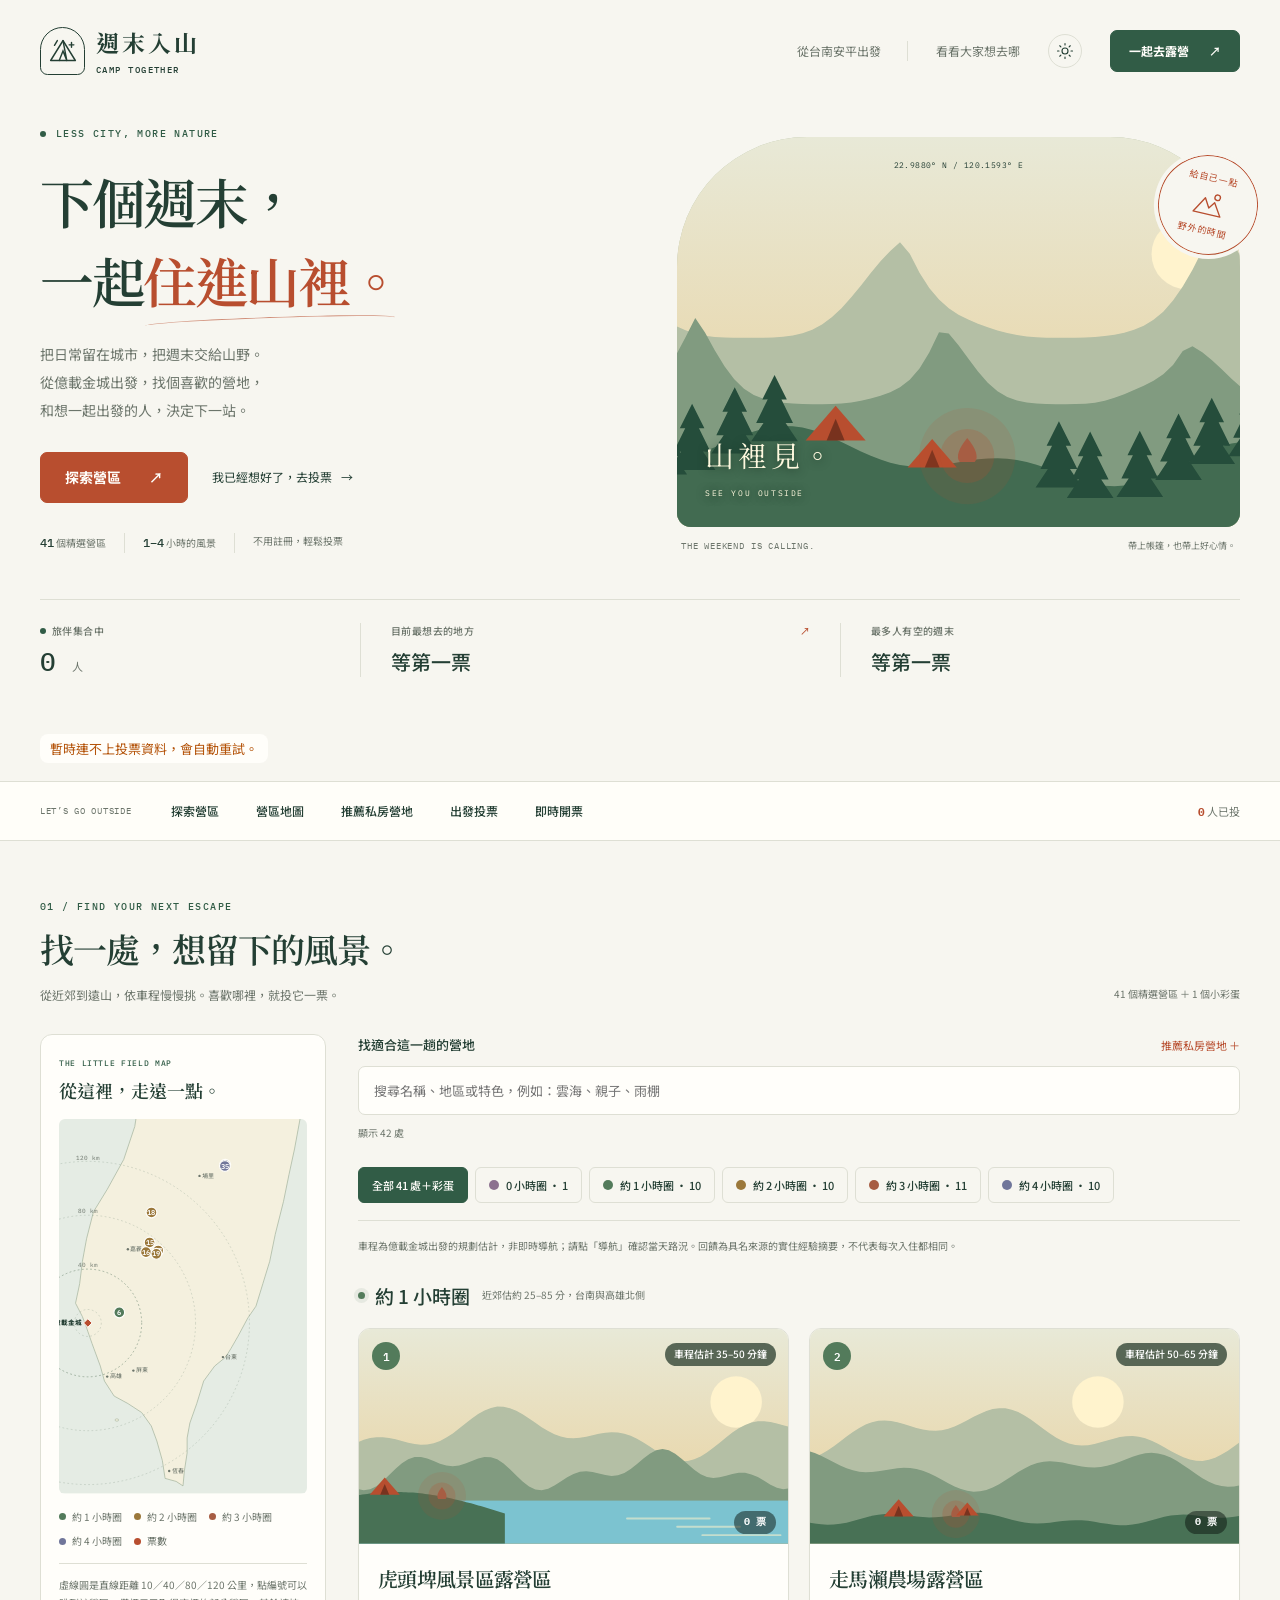
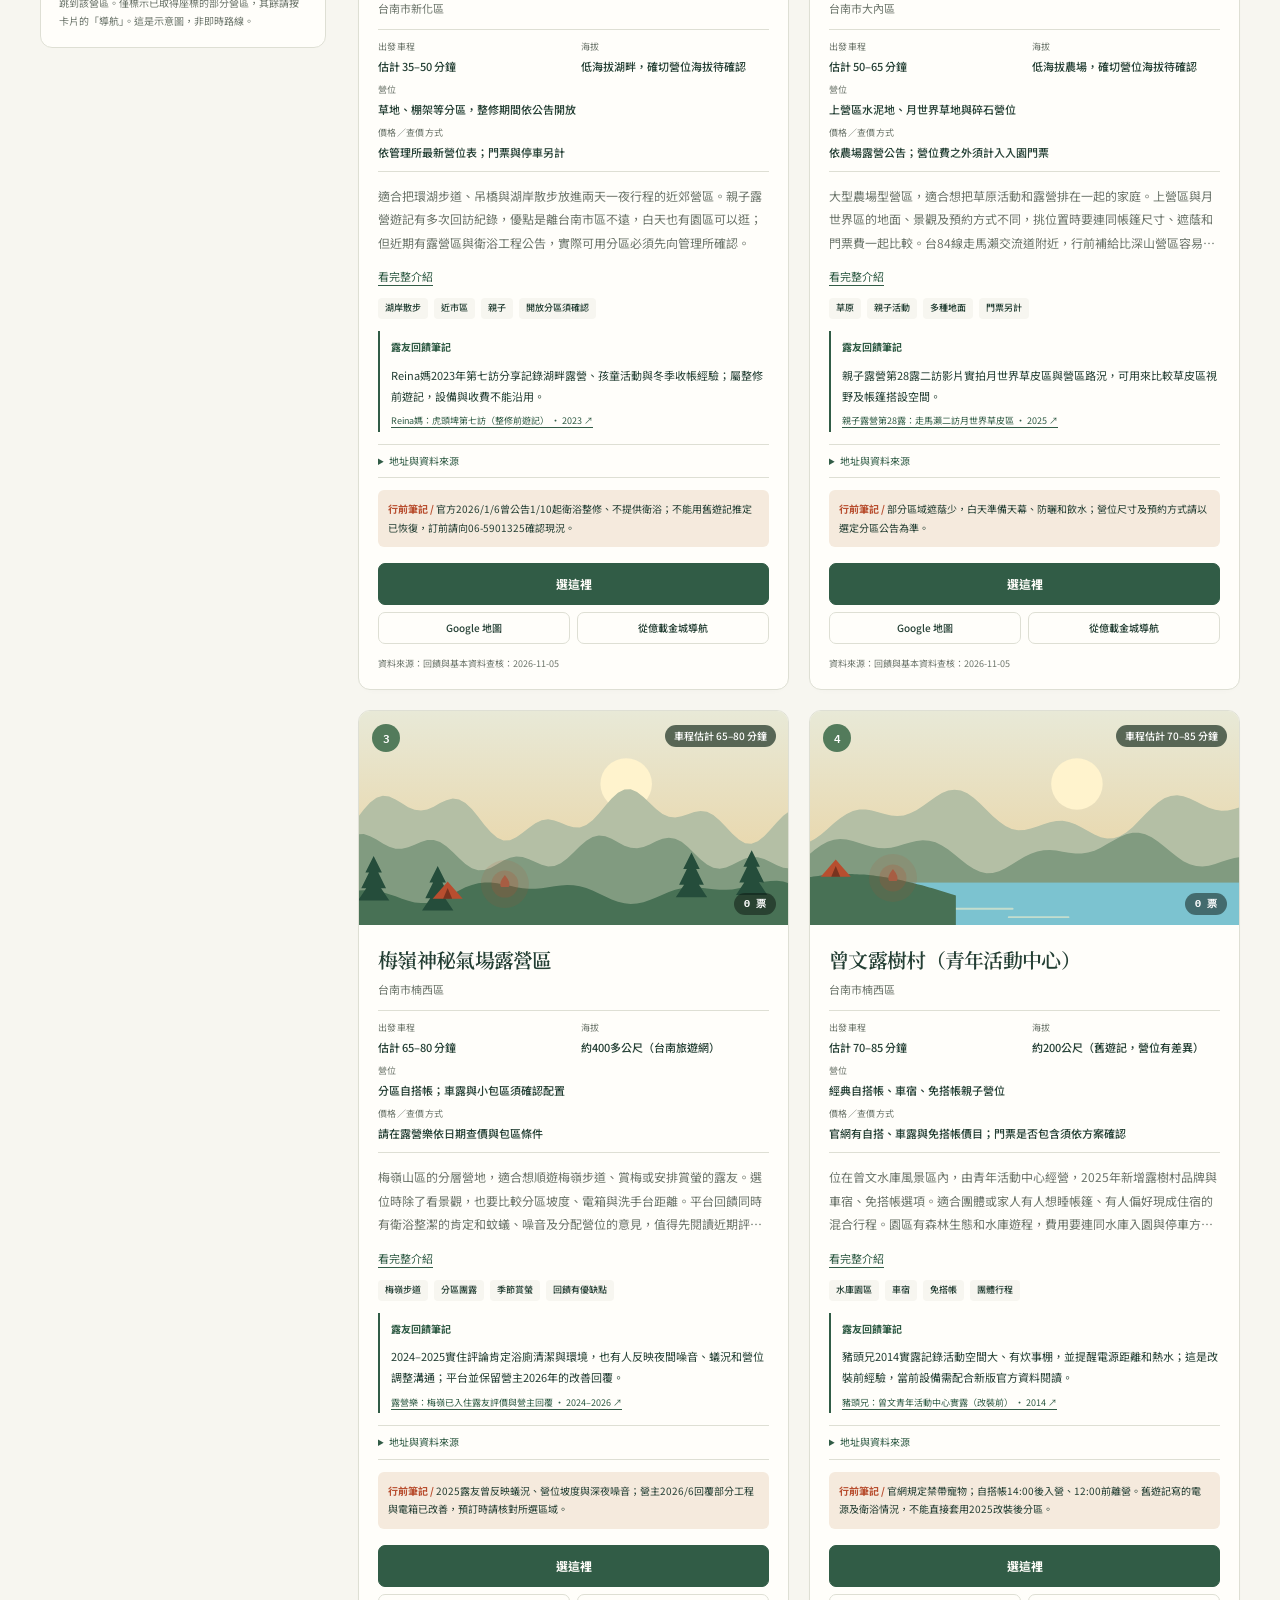
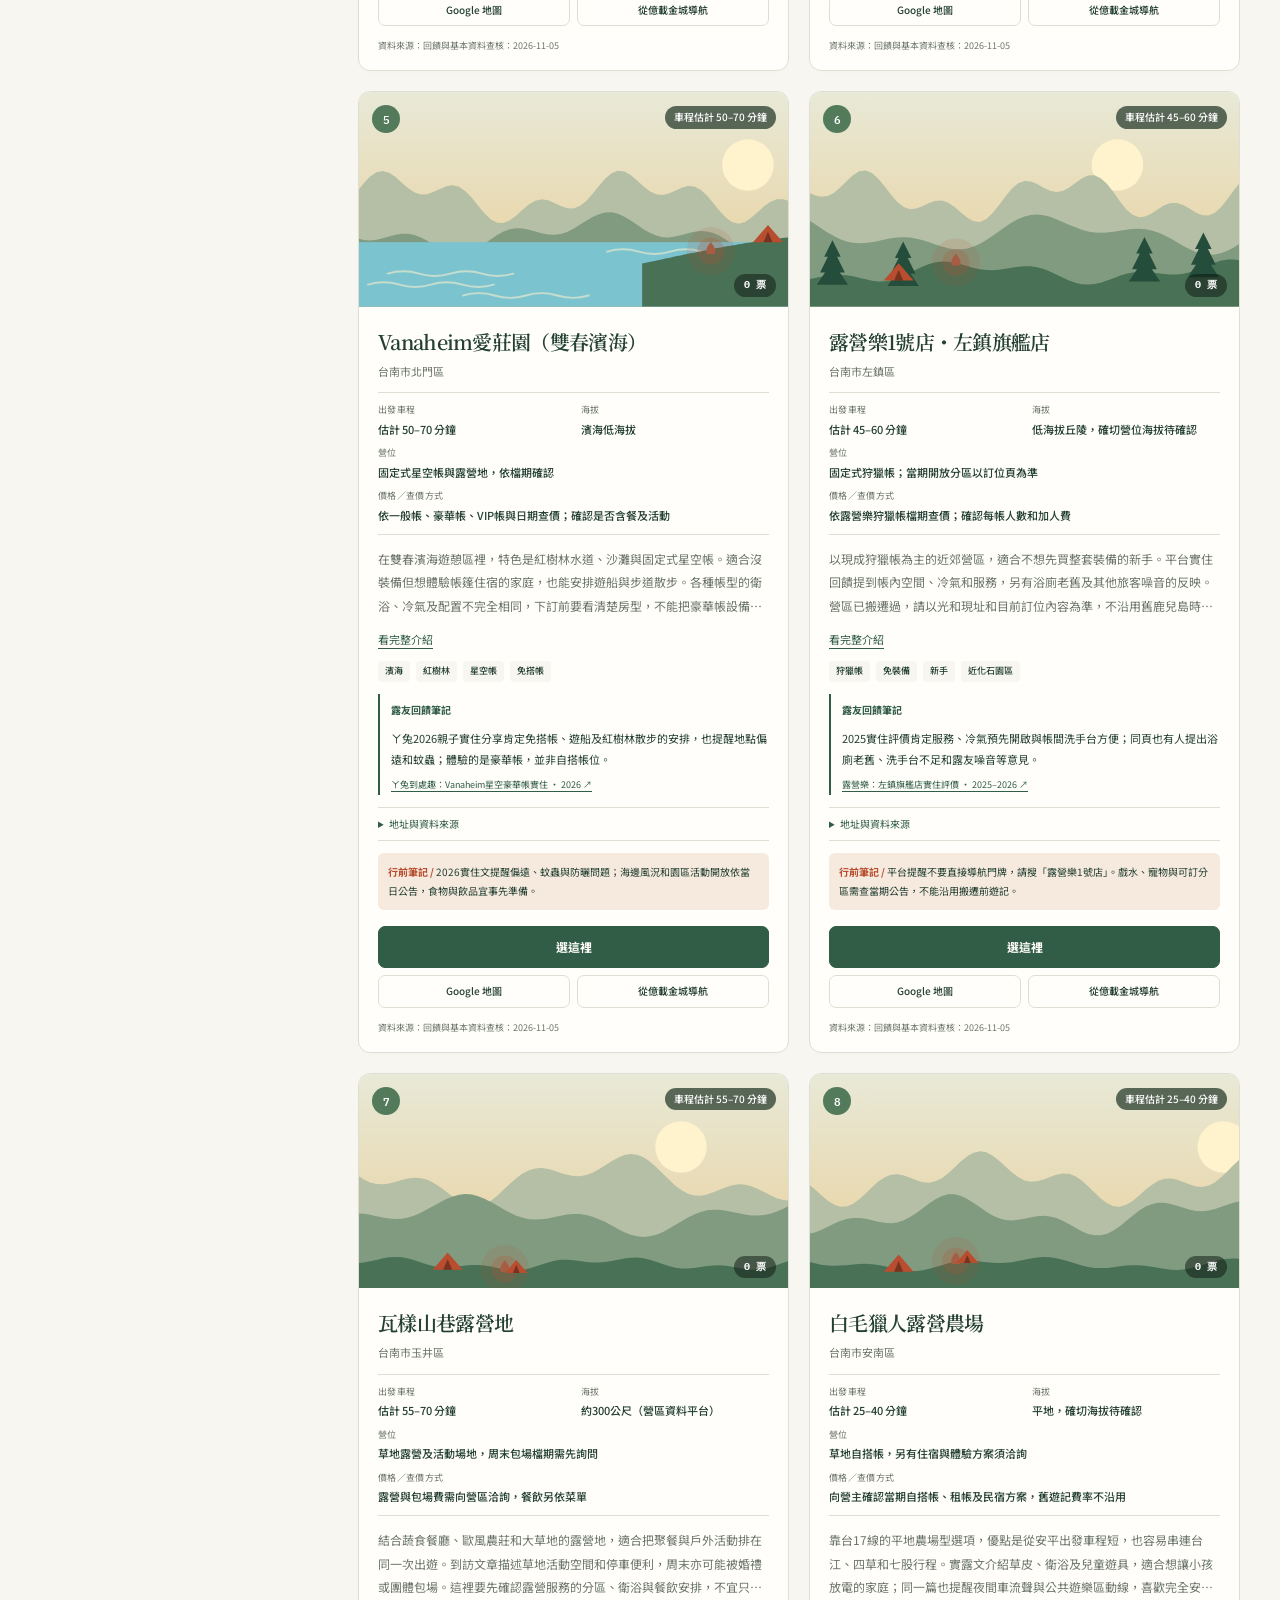
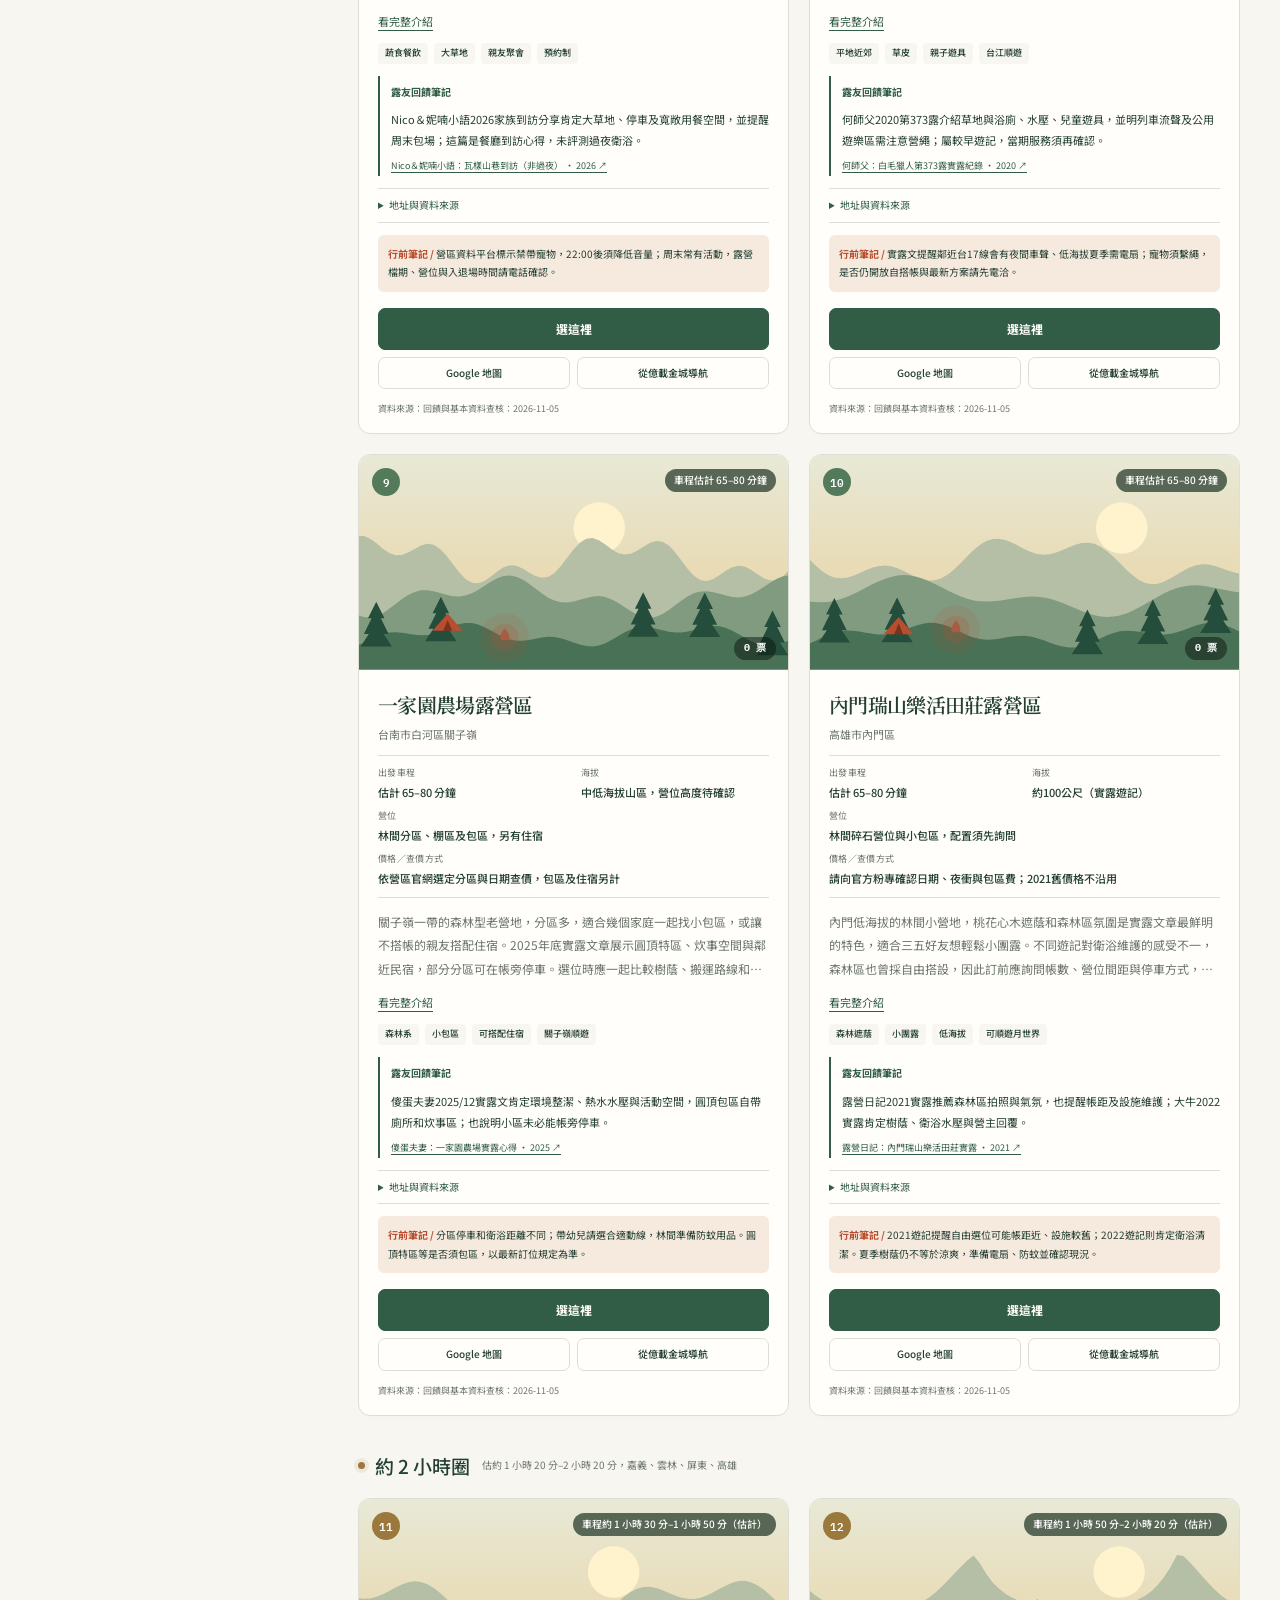
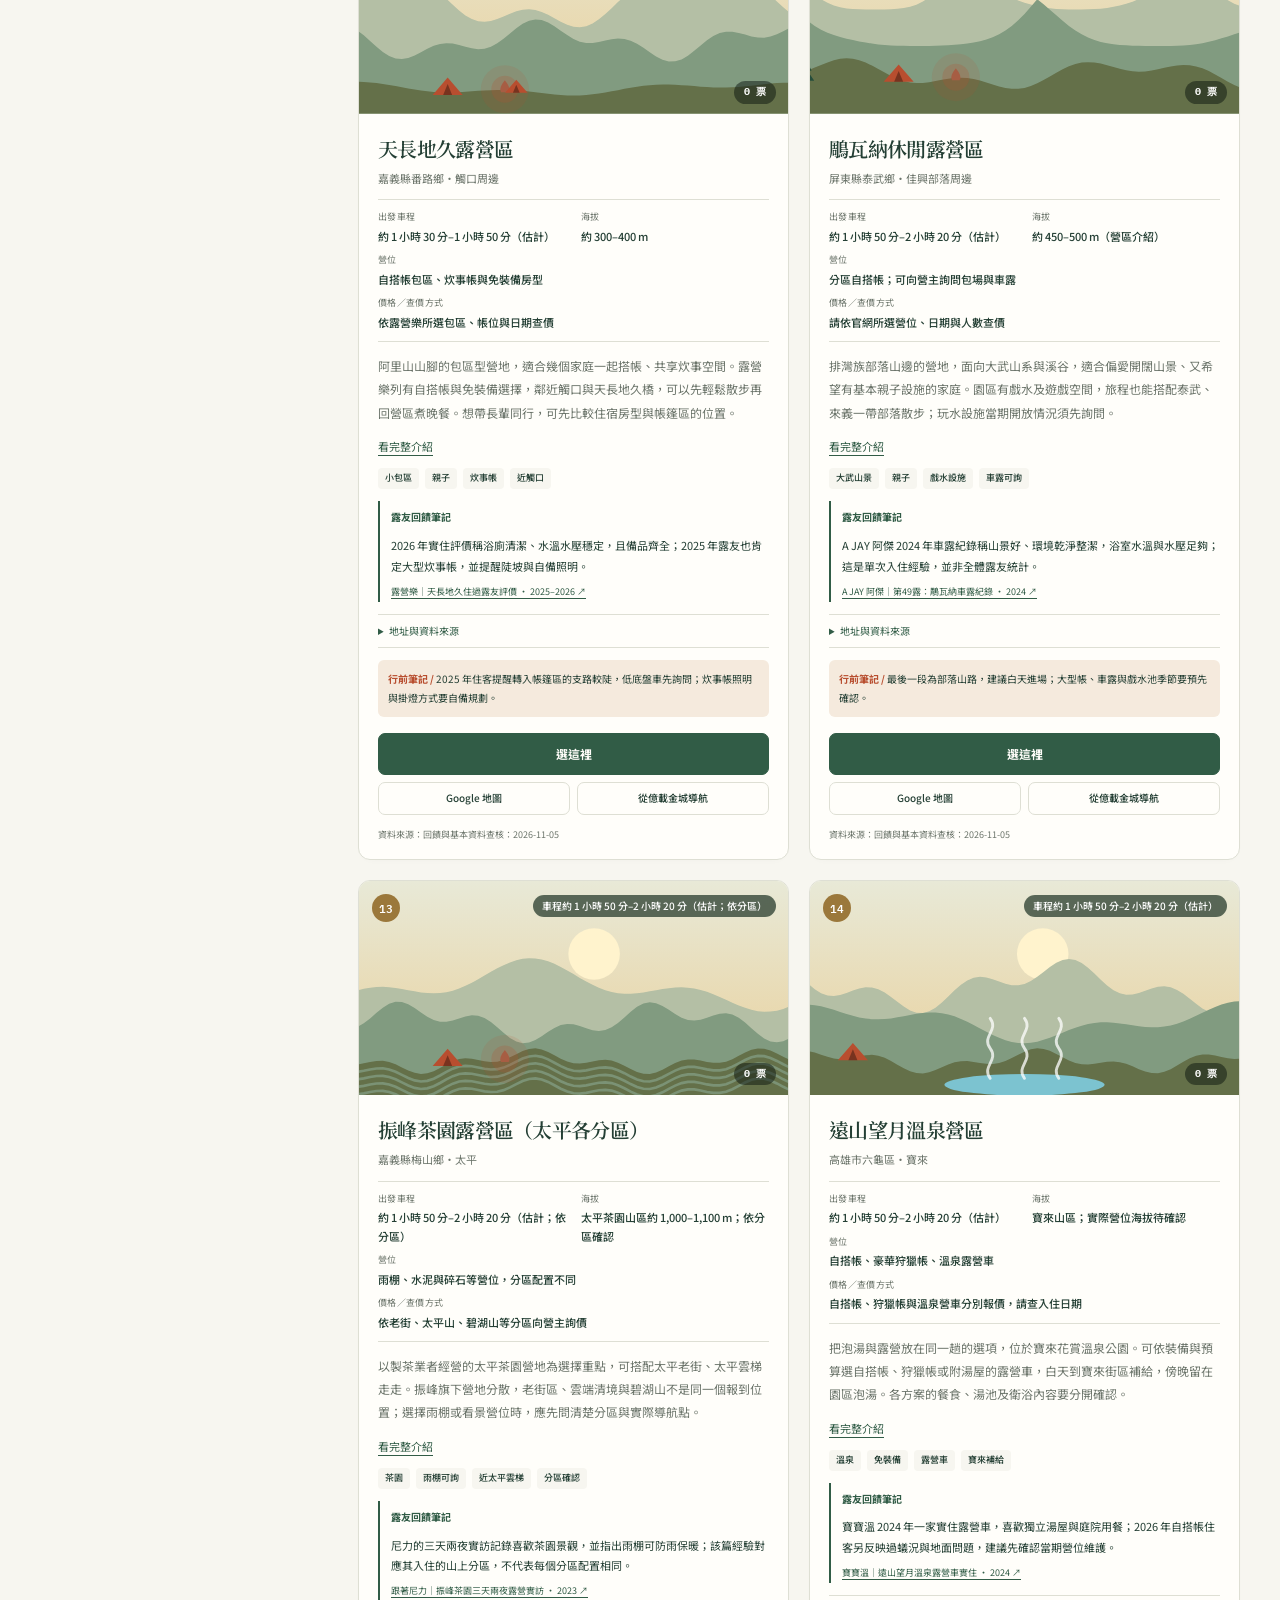
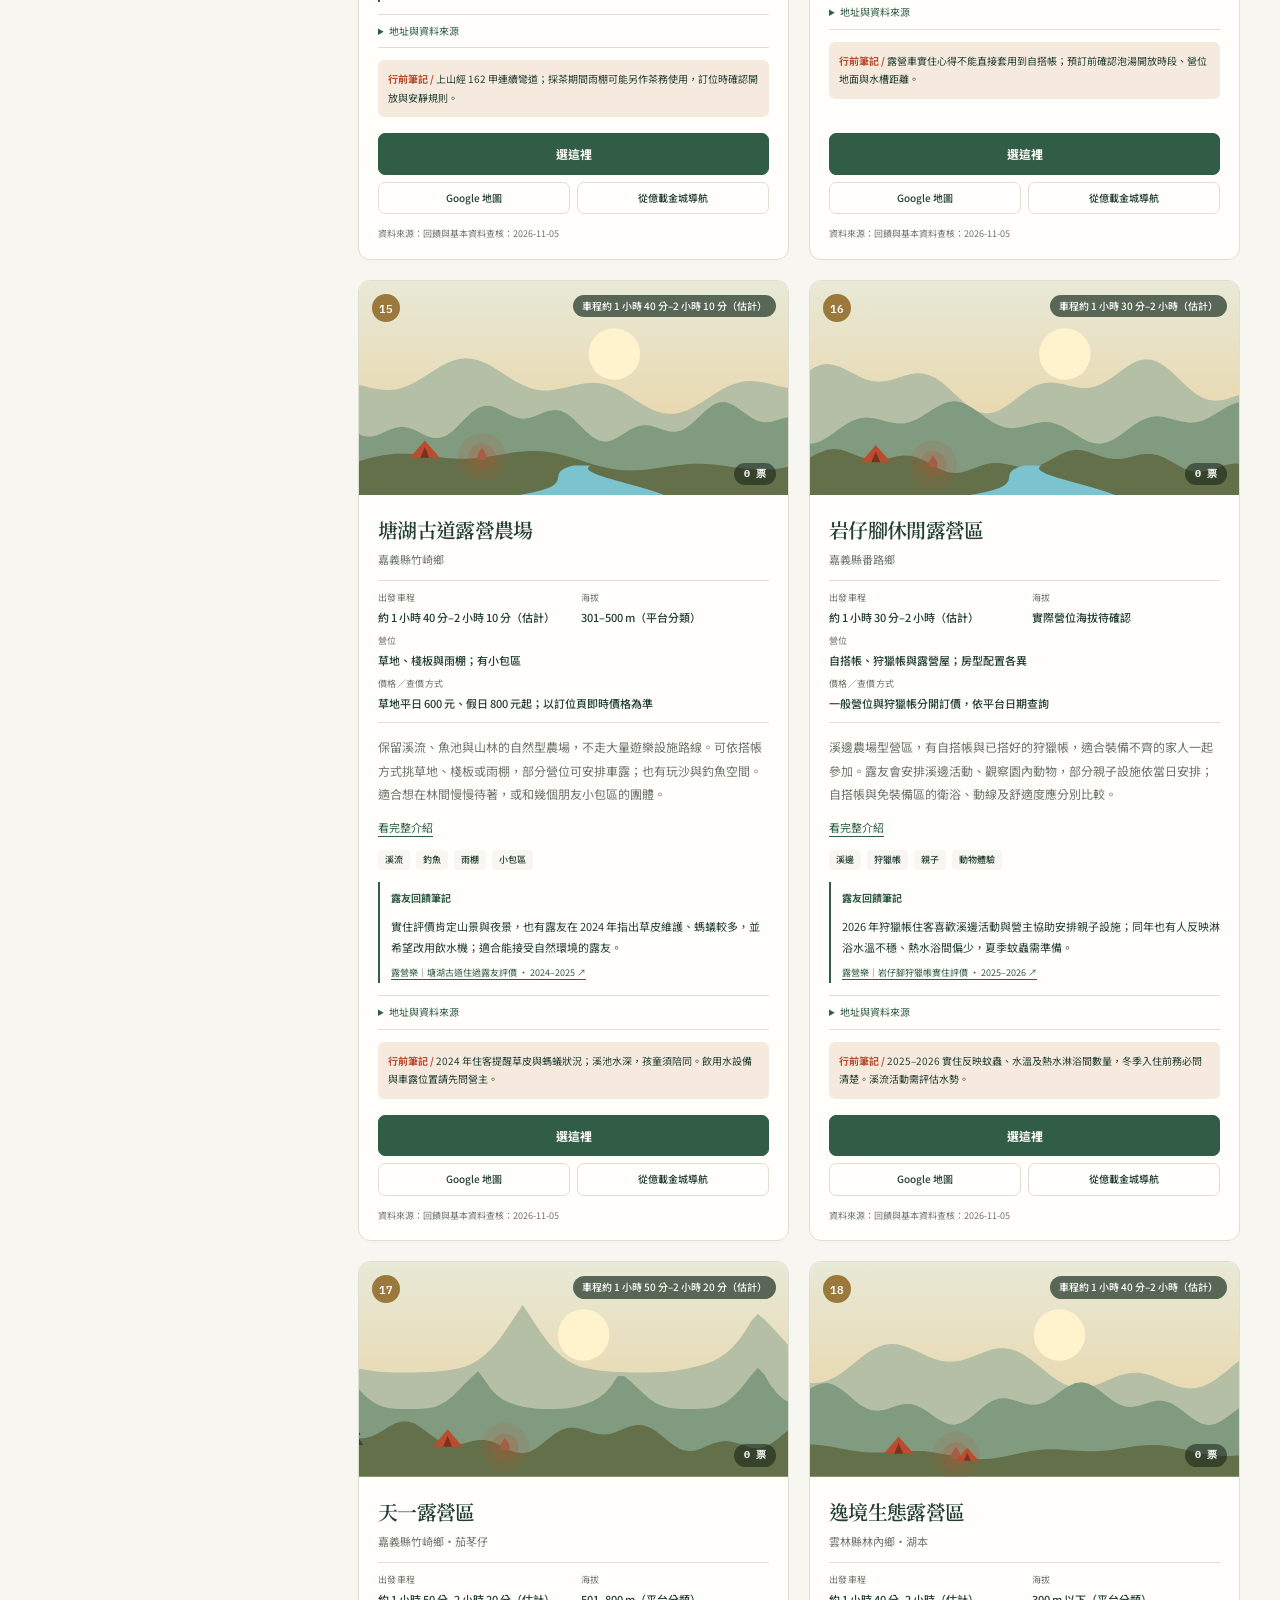
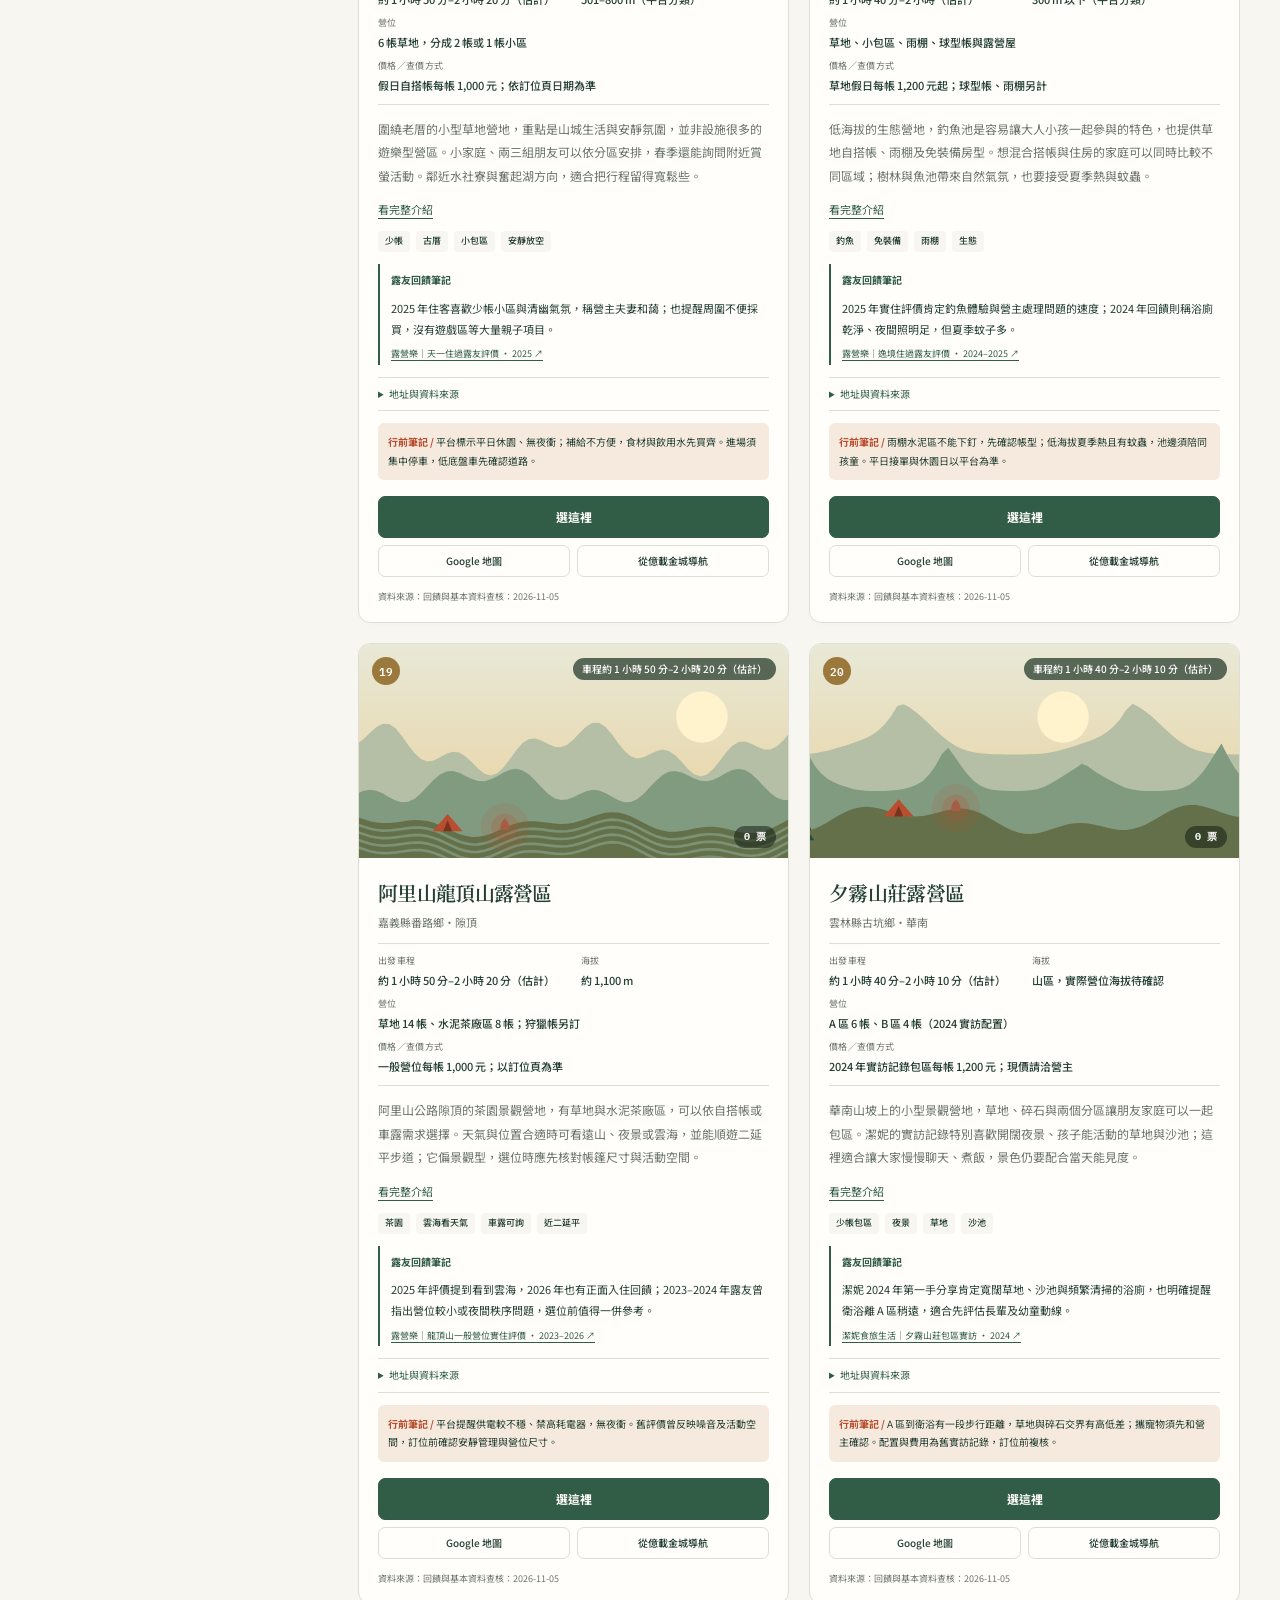
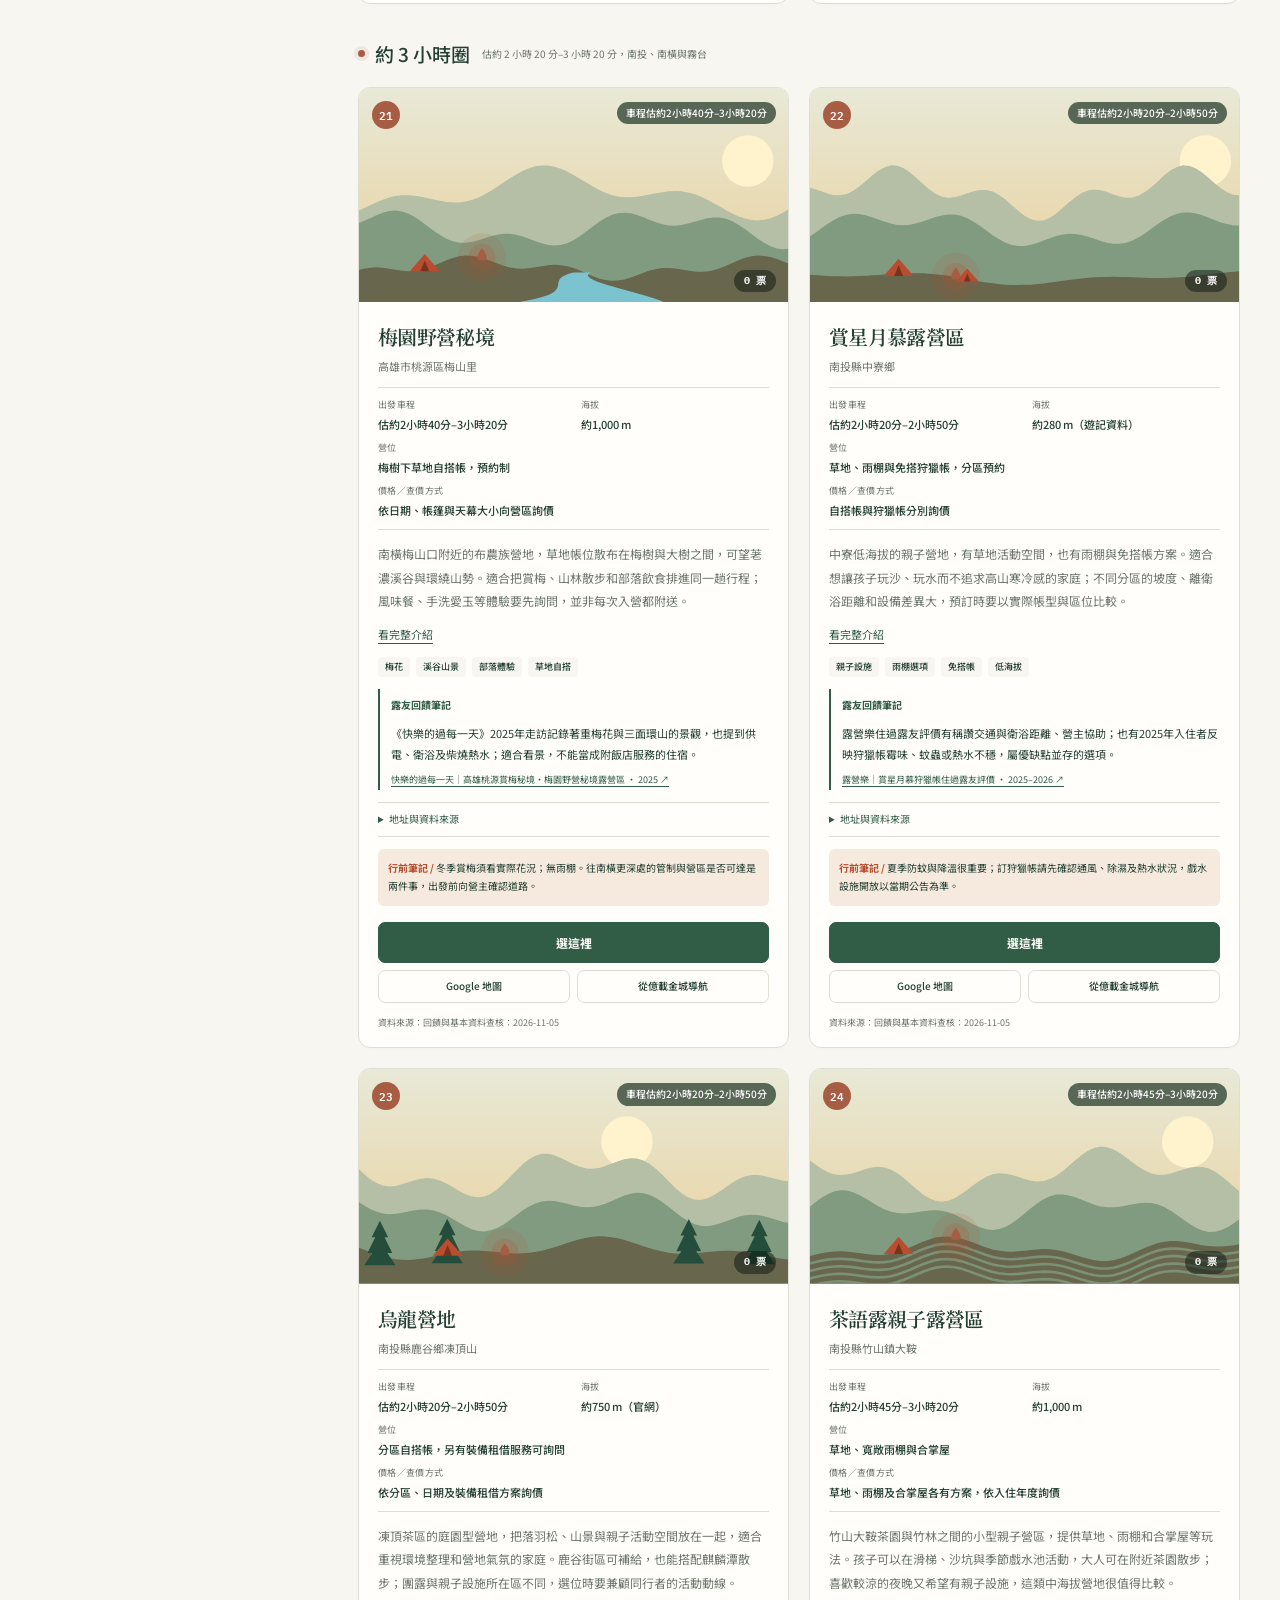
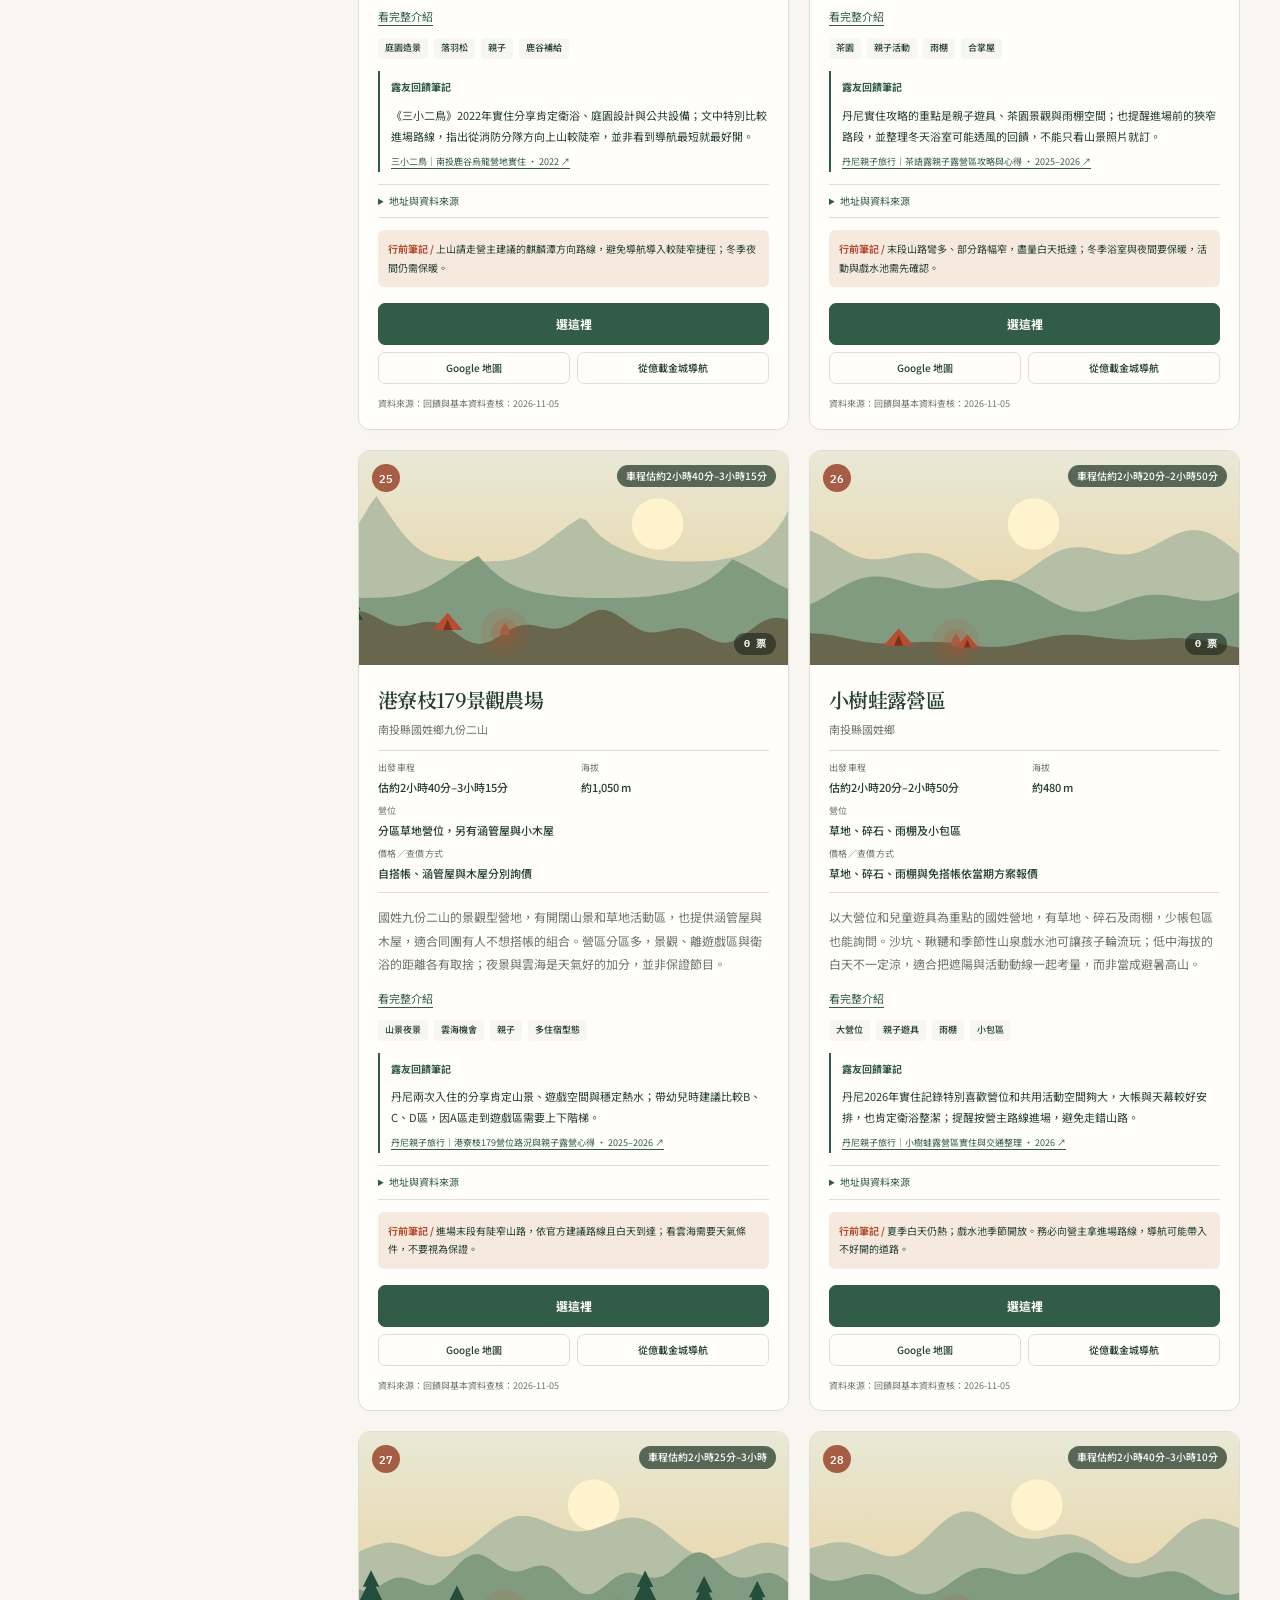
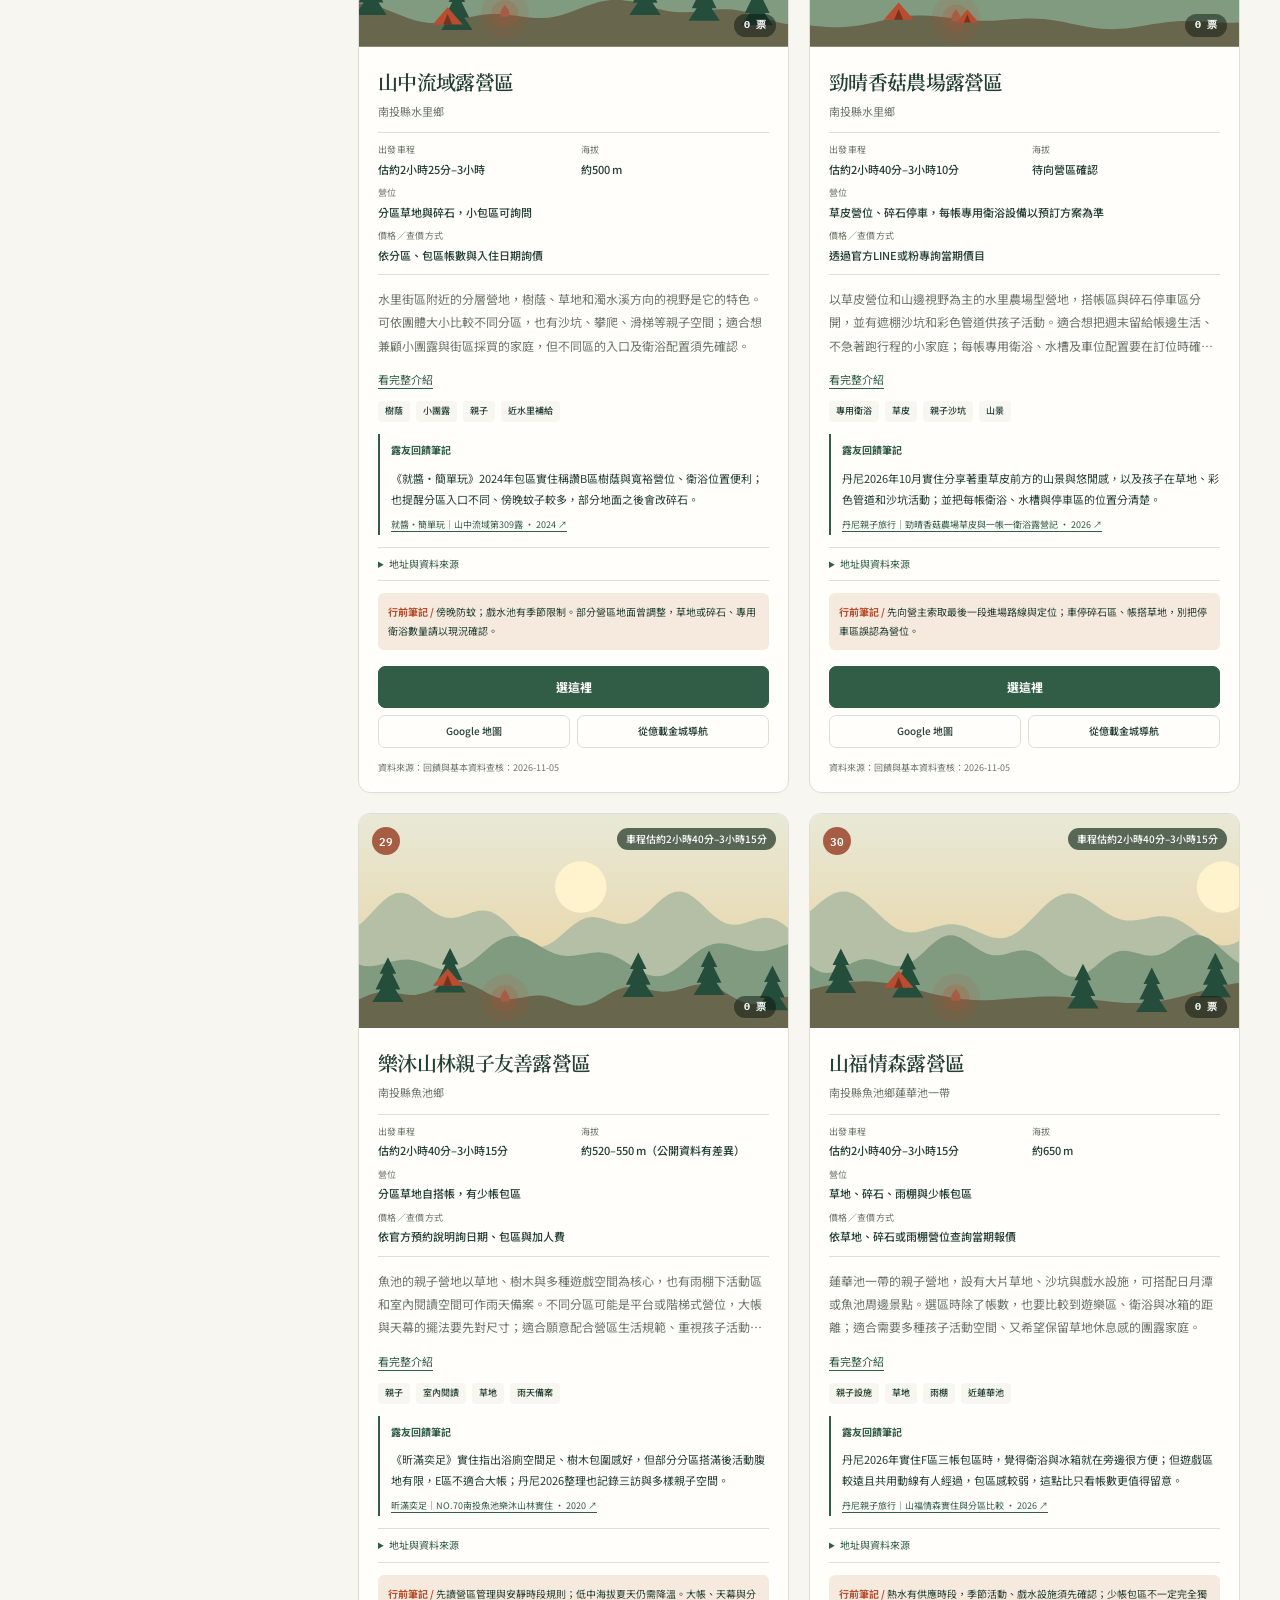
==== commit e065f751: "Fix campsite recommendations and expand sourced camping catalog" ====
--- a/index.html
+++ b/index.html
@@ -6,7 +6,7 @@
 <title>億載金城露營投票</title>
 <meta name="description" content="以億載金城為中心、車程 1 到 4 小時的露營區介紹與投票，票最多的就是下一次露營的地點和週末。">
 <meta property="og:title" content="億載金城露營投票：下一次露營去哪裡？">
-<meta property="og:description" content="13 個營區介紹、地圖和即時開票，打開就能投票，不用註冊。">
+<meta property="og:description" content="41 個營區介紹、地圖和即時開票，打開就能投票，不用註冊。">
 <meta property="og:type" content="website">
 <meta name="theme-color" content="#f7f6f0">
 <script>
@@ -316,7 +316,7 @@
 
 @media (prefers-reduced-motion:reduce){*{transition:none!important;scroll-behavior:auto!important}html{scroll-behavior:auto}}
 </style>
-<link rel="stylesheet" href="design.css">
+<link rel="stylesheet" href="design.css?v=20261105-2">
 </head>
 <body>
 
@@ -336,7 +336,7 @@
       <h1>下個週末，<br>一起<em>住進山裡。</em></h1>
       <p class="lede">把日常留在城市，把週末交給山野。<br>從億載金城出發，找個喜歡的營地，<br class="desktop-break">和想一起出發的人，決定下一站。</p>
       <div class="cta"><a class="btn hot big" href="#sites">探索營區 <span aria-hidden="true">↗</span></a><a class="text-link" href="#vote">我已經想好了，去投票 <span aria-hidden="true">→</span></a></div>
-      <div class="hero-details"><span><b class="mono">13</b> 個精選營區</span><span><b class="mono">1–4</b> 小時的風景</span><span>不用註冊，輕鬆投票</span></div>
+      <div class="hero-details"><span><b class="mono" data-site-count>41</b> 個精選營區</span><span><b class="mono">1–4</b> 小時的風景</span><span>不用註冊，輕鬆投票</span></div>
     </div>
     <div class="hero-visual">
       <div class="landscape-frame"><svg class="scene" id="heroScene" aria-hidden="true"></svg><span class="scene-label">山裡見。<small>SEE YOU OUTSIDE</small></span><span class="scene-coordinate mono">22.9880° N / 120.1593° E</span></div>
@@ -360,38 +360,43 @@
 </nav>
 
 <main>
-  <div class="wrap section-intro"><div><p class="eyebrow">01 / FIND YOUR NEXT ESCAPE</p><h2>找一處，想留下的風景。</h2><p>從近郊到遠山，依車程慢慢挑。喜歡哪裡，就投它一票。</p></div><span class="section-note">13 個精選營區 ＋ 1 個小彩蛋</span></div>
+  <div class="wrap section-intro"><div><p class="eyebrow">01 / FIND YOUR NEXT ESCAPE</p><h2>找一處，想留下的風景。</h2><p>從近郊到遠山，依車程慢慢挑。喜歡哪裡，就投它一票。</p></div><span class="section-note">41 個精選營區 ＋ 1 個小彩蛋</span></div>
   <div class="wrap explore" id="sites">
     <aside class="mapcol">
       <div class="mapcard" id="mapcard">
         <div class="maphead"><div><p class="eyebrow">THE LITTLE FIELD MAP</p><h2>從這裡，走遠一點。</h2></div><button type="button" class="btn maptoggle" id="mapToggle" aria-expanded="false">展開地圖</button></div>
         <svg id="map" role="img" aria-label="南台灣營區位置圖，以億載金城為中心"></svg>
         <div class="maplegend" id="legend"></div>
-        <p class="mapnote">虛線圓是直線距離 10／40／80／120 公里，點編號可以跳到該營區。這是示意圖，實際路線請按卡片上的「導航」。</p>
+        <p class="mapnote">虛線圓是直線距離 10／40／80／120 公里，點編號可以跳到該營區。僅標示已取得座標的部分營區，其餘請按卡片的「導航」。這是示意圖，非即時路線。</p>
       </div>
     </aside>
     <section class="listcol" aria-label="營區列表">
+      <div class="search-row"><label for="siteSearch">找適合這一趟的營地</label><a class="text-link recommend-link" href="#propTier">推薦私房營地 ＋</a><input id="siteSearch" type="search" placeholder="搜尋名稱、地區或特色，例如：雲海、親子、雨棚"><span id="searchCount" role="status" aria-live="polite"></span></div>
       <div class="filters" id="filters" role="group" aria-label="依車程篩選"></div>
+      <p class="catalog-note">車程為億載金城出發的規劃估計，非即時導航；請點「導航」確認當天路況。回饋為具名來源的實住經驗摘要，不代表每次入住都相同。</p>
       <div id="tiers" style="display:grid;gap:34px"></div>
-      <section class="tier" id="propTier">
-        <div class="tier-h"><span class="ring" style="color:var(--ink)"><i style="background:var(--ink)"></i>同伴新增</span><span class="sub">清單外的營區，任何人都能新增和編輯，大家一樣可以投</span></div>
-        <div class="cards" id="propCards"><p class="empty">還沒有人新增營區。</p></div>
-        <details class="propose" id="proposeBox">
-          <summary>清單裡沒有你想去的？新增一個營區</summary>
+      <p id="listEmpty" class="empty" hidden>這個範圍還沒有符合的營區。試試其他關鍵字，或在下方推薦你的私房營地。</p>
+    </section>
+  </div>
+      <section class="wrap proposal-section" id="propTier" aria-labelledby="proposalHeading">
+        <div class="proposal-heading"><p class="eyebrow">YOUR SECRET SPOT / 一起補上口袋名單</p><h2 id="proposalHeading">推薦你的私房營地。</h2><p>貼上營區網址試著自動帶入，或直接填寫下方資料。確認後才會加入大家的投票清單。</p></div>
+        <details class="propose" id="proposeBox" open>
+          <summary>填寫營區資訊</summary>
           <form id="propForm" novalidate>
             <h3 class="ptitle" id="propFormTitle">新增一個營區</h3>
+            <div class="row import-row"><label for="propUrl">營區網址（可選填）</label><div class="import-input"><input type="url" id="propUrl" maxlength="300" placeholder="https://營區官網或介紹頁"><button type="button" class="btn primary" id="importUrlBtn">讀取網址</button></div><p class="hint">貼上公開網頁網址後會嘗試讀取；官網或露營訂位頁較容易辨識，社群登入頁或短網址可能需要手動填寫。</p><div class="status" id="importStatus" role="status" aria-live="polite"></div></div>
+            <div class="import-preview" id="importPreview" hidden><h4>讀取結果預覽</h4><dl id="importPreviewFields"></dl><a id="importSource" target="_blank" rel="noopener">查看原網頁 ↗</a><button type="button" class="btn" id="applyImportBtn">帶入空白欄位</button><p class="hint">名稱、地點與簡介仍可修改；已填寫的內容不會被覆蓋。請檢查後再按「確認新增營區」。</p></div>
             <div class="row"><label for="propName">營區名稱（必填）</label><input type="text" id="propName" maxlength="40" placeholder="例如：天長地久露營區"></div>
             <div class="row"><label for="propPlace">在哪裡（必填）</label><input type="text" id="propPlace" maxlength="30" placeholder="例如：嘉義縣番路鄉"></div>
-            <div class="row"><label for="propUrl">營區網址</label><input type="url" id="propUrl" maxlength="300" placeholder="https://www.easycamp.com.tw/…"><p class="hint">貼露營樂、官網或粉專的連結，大家可以點進去看介紹。</p></div>
-            <div class="row"><label for="propReason">想去的理由</label><textarea id="propReason" rows="3" maxlength="150" placeholder="例如：有包區和滑草場，小孩會玩瘋"></textarea></div>
+            <div class="row"><label for="propReason">營區簡介／想去的理由</label><textarea id="propReason" rows="4" maxlength="150" placeholder="例如：有包區和滑草場，想帶孩子一起去；也可以填衛浴、環境與路況心得。"></textarea></div>
             <p class="hint">任何人都可以新增營區，也可以編輯別人新增的資料。網頁上不能刪除，每次修改都會留下紀錄。新增的營區不會畫在地圖上，但有 Google 地圖和導航按鈕。</p>
-            <div class="actions"><button type="submit" class="btn primary" id="propSubmit">新增營區</button><button type="button" class="btn" id="propWithdraw" hidden>取消編輯</button></div>
+            <div class="actions"><button type="submit" class="btn primary" id="propSubmit">確認新增營區</button><button type="button" class="btn" id="propWithdraw" hidden>取消編輯</button></div>
             <div class="status" id="propStatus" role="status" aria-live="polite"></div>
           </form>
         </details>
+        <div class="community-heading"><h3>露友推薦的營地</h3><p>新增後會出現在這裡，也能從投票選單選取。</p></div>
+        <div class="cards" id="propCards"><p class="empty">還沒有人新增營區，來分享你的第一個口袋名單。</p></div>
       </section>
-    </section>
-  </div>
 
   <section class="band" id="vote">
     <div class="wrap">
@@ -433,7 +438,7 @@
 
   <div class="wrap foot">
     <div class="footer-brand"><span>週末入山 <small>CAMP TOGETHER</small></span><span>生活偶爾離線，美好一直在線。</span></div>
-    營區資料整理自臺南市政府觀光旅遊局合法露營場清單（115.1.22 更新）、露營樂、各營區官網與媒體報導（2026 年 11 月查詢）。價格、營業與訂位狀況會變動，確定行程後請先打電話給營主確認。車程為一般週末路況的估計。投票和同伴新增的營區資料存在主揪的 Google 試算表。
+    營區基本資料與第一手回饋來源均附在各卡片，查核日為2026年11月5日；舊遊記已標示年代，不等同目前設施與報價。車程是億載金城出發的規劃估計，非即時導航，山路與連假可能超出分組時間。營業、設備、費用與訂位須向營區確認。投票與同伴新增資料儲存在主揪的 Google 試算表。
   </div>
 </main>
 
@@ -444,12 +449,14 @@
 <nav class="tabbar" id="tabbar" aria-label="手機導覽">
   <a href="#sites" data-sec="sites"><svg viewBox="0 0 24 24" aria-hidden="true"><path d="M3 20 12 5l9 15Z"/><path d="M12 20v-6"/></svg>營區</a>
   <a href="#mapcard" data-sec="mapcard" id="tabMap"><svg viewBox="0 0 24 24" aria-hidden="true"><path d="M12 21s-6-6.2-6-11a6 6 0 0 1 12 0c0 4.8-6 11-6 11Z"/><circle cx="12" cy="10" r="2.2"/></svg>地圖</a>
+  <a href="#propTier" data-sec="propTier"><svg viewBox="0 0 24 24" aria-hidden="true"><rect x="4" y="4" width="16" height="16" rx="4"/><path d="M12 8v8M8 12h8"/></svg>推薦</a>
   <a href="#vote" data-sec="vote"><svg viewBox="0 0 24 24" aria-hidden="true"><rect x="4" y="4" width="16" height="16" rx="3"/><path d="m8 12 3 3 5-6"/></svg>投票</a>
   <a href="#results" data-sec="results"><svg viewBox="0 0 24 24" aria-hidden="true"><path d="M5 20V11M12 20V4M19 20v-7"/></svg>開票<span class="badge" id="tabCount" hidden>0</span></a>
 </nav>
 <div class="errbar" id="errBar" role="alert" hidden></div>
 
 <script src="config.js"></script>
+<script src="camps.js?v=20261105-2"></script>
 <script>
 /* ---------- device detection + visible error report (runs first) ---------- */
 (() => {
@@ -492,100 +499,13 @@
 updateThemeButton();
 const TIERS = [
   { id: 0, label: '0 小時圈', sub: '走出家門就到（我就懶）' },
-  { id: 1, label: '1 小時圈', sub: '車程 35 分到 1 小時 10 分，台南山區' },
-  { id: 2, label: '2 小時圈', sub: '車程約 1 小時 20 分到 2 小時，嘉義、屏東、高雄山區' },
-  { id: 3, label: '3 小時圈', sub: '車程約 2.5 到 3 小時，南橫與花東縱谷' },
-  { id: 4, label: '4 小時圈', sub: '車程約 3.5 到 4 小時，東海岸與中部高山' },
+  { id: 1, label: '約 1 小時圈', sub: '近郊估約 25–85 分，台南與高雄北側' },
+  { id: 2, label: '約 2 小時圈', sub: '估約 1 小時 20 分–2 小時 20 分，嘉義、雲林、屏東、高雄' },
+  { id: 3, label: '約 3 小時圈', sub: '估約 2 小時 20 分–3 小時 20 分，南投、南橫與霧台' },
+  { id: 4, label: '約 4 小時圈', sub: '估約 3 小時 20 分–4 小時 20 分，清境、武界與台東' },
 ];
-const SITES = [
-  { id:'myhome', tier:0, joke:true, name:'主揪家門口露營區', place:'主揪家門口（地址請私訊主揪）',
-    drive:'0 分鐘', alt:'跟一樓一樣高', price:'免費，但請帶飲料孝敬屋主', slots:'看門口今天停了幾台機車',
-    legal:'',
-    intro:'全台唯一不用訂位、不用塞車、忘了帶東西可以直接回屋裡拿的營區。衛浴是室內馬桶，熱水 24 小時，WiFi 滿格，冰箱就在三步之外，半夜肚子餓還能叫外送直送營位。缺點是鄰居會一直看你。',
-    tags:['零車程','室內衛浴','WiFi 滿格','外送到營位','雨天可撤退','鄰居會看'],
-    season:'下雨時營區自動升級成客廳；晚上十點後請小聲，不然會被檢舉。社區管委會是否同意，尚未確認。', q:'', src:'主揪本人親自勘查' },
-  { id:'hutoupi', tier:1, name:'虎頭埤風景區露營區', place:'台南市新化區', lat:23.0286, lon:120.3452,
-    drive:'約 35 分', alt:'約 50 m', price:'依風景區公告', slots:'149 營位',
-    legal:'臺南市府合法登記',
-    intro:'虎頭埤是清代興建的老水庫，環湖步道、吊橋和湖心景觀都在營區旁邊。風景區管理的營地，廁所、停車和水電都比較完整，離市區近，適合第一次帶小孩或新手試水溫。',
-    tags:['湖景','新手友善','設施完整','可當天往返'],
-    season:'冬天平地露營舒服，晚上約 15°C 上下。', q:'虎頭埤風景區 露營區', src:'臺南市觀旅局合法露營場清單' },
-  { id:'zoumalai', tier:1, name:'走馬瀨農場露營區', place:'台南市大內區', lat:23.1250, lon:120.4010,
-    drive:'約 50 分', alt:'低海拔', price:'依農場公告', slots:'130 營位',
-    legal:'臺南市府合法登記',
-    intro:'台南市農會經營的大型農場，遊憩面積約 120 公頃，有大片紐西蘭風情草原，露營區旁就有烤肉區和河濱戲水區。白天放風箏、野餐，晚上回營地，親子團最省心的選項。',
-    tags:['大草原','親子','烤肉','腹地大'],
-    season:'草原沒有遮蔭，白天記得帶天幕。', q:'走馬瀨農場', src:'臺南市觀旅局清單、台灣觀光資訊網' },
-  { id:'meiling', tier:1, name:'梅嶺神秘氣場露營區', place:'台南市楠西區香蕉山', lat:23.1905, lon:120.5220,
-    drive:'約 1 小時 10 分', alt:'約 300–500 m', price:'每帳 1,200 元（過年 1,500 元）', slots:'48 營位',
-    legal:'臺南市府合法登記',
-    intro:'梅嶺風景區裡唯一的合法營區。碎石草地，每帳約 5 × 8 公尺，空間大適合團露，也有小包區。可車露，分區衛浴 24 小時熱水，園區有手沖咖啡和景觀步道，白天可以走梅嶺步道。',
-    tags:['團露大空間','可車露','24h 熱水','賞螢','梅嶺步道'],
-    season:'12 月到 1 月是梅嶺賞梅季；每營位限 4 人，第 5 人起加 200 元。', q:'梅嶺神秘氣場露營區', src:'臺南市觀旅局清單、露營樂營區頁' },
-  { id:'zengwen', tier:1, name:'曾文青年活動中心', place:'台南市楠西區密枝里', lat:23.2160, lon:120.5310,
-    drive:'約 1 小時 10 分', alt:'約 200 m', price:'依中心公告', slots:'118 營位',
-    legal:'臺南市府合法登記',
-    intro:'救國團經營，就在曾文水庫旁邊。營位多、管理制度化，另有住宿房型，家裡長輩不想睡帳篷也能一起來。可以順遊曾文水庫大壩和玉井買芒果冰。',
-    tags:['水庫景觀','有住宿可搭配','團體友善'],
-    season:'冬天是水庫枯水期，湖景比夏天低一些。', q:'曾文青年活動中心', src:'臺南市觀旅局合法露營場清單' },
-
-  { id:'tianchang', tier:2, name:'天長地久露營區', place:'嘉義縣番路鄉（觸口一帶）', lat:23.4600, lon:120.5620,
-    drive:'約 1 小時 20 分', alt:'約 300–400 m', price:'每帳 1,000 元（過年 1,200）；咘咘車 2,500 元', slots:'5 個包區＋S 區、4 台露營車',
-    legal:'',
-    intro:'以小包區為主的草皮營地：紅櫻、藍天區各 4 帳（25 × 10 公尺），白雲、紫藤、黃金區各 3 帳，包區附一座 6 公尺炊事帳。有滑草區、溜滑梯和兒童遊戲區，也有 4 人免裝備的咘咘車。營本部有冰箱、微波爐、烤箱和 WiFi。離天長地久橋、觸口遊客中心很近，也是上阿里山、奮起湖的中繼站。',
-    tags:['包區','滑草','親子','免裝備露營車','有雨棚'],
-    season:'轉進營區的路很陡，低底盤車要評估；禁用電磁爐、電鍋等高耗電器材；包區訂了不能部分取消。', q:'嘉義番路 天長地久露營區', src:'露營樂營區頁（同伴提議後加入）' },
-  { id:'diaowana', tier:2, name:'鵰瓦納休閒露營區', place:'屏東縣泰武鄉', lat:22.6000, lon:120.6300,
-    drive:'約 1 小時 30 分', alt:'中低海拔', price:'約 1,200 元／帳', slots:'全區 19 區',
-    legal:'',
-    intro:'排灣族部落山邊的親子型營地，營區有戲水池、沙坑和溜滑梯，小孩放出去就停不下來。走國道 3 號下屏東後一路往山邊，開車不算累。',
-    tags:['親子','戲水池','沙坑','部落'],
-    season:'冬天戲水池可能不開，出發前問營主。', q:'鵰瓦納休閒露營區', src:'露營網站整理（業者官網報價）' },
-  { id:'gurenren', tier:2, name:'古仁人露營區', place:'屏東縣霧台鄉', lat:22.7450, lon:120.7350,
-    drive:'約 1 小時 40 分', alt:'中海拔山區', price:'平日 1,200／假日 1,500 元', slots:'A–D 區＋木屋帳',
-    legal:'',
-    intro:'魯凱族霧台山區的營地，傍晚看霧頭山、亞尼迪山的夕陽，早上神祇山的晨光把整個山谷照成金色，夜裡看星空。除了自搭帳還有雙人木屋帳和民宿房型，附近有彩虹岩壁和哈尤溪。',
-    tags:['夕陽','星空','部落文化','有木屋帳'],
-    season:'霧台是山地管制區，進山要在檢查哨登記，記得帶身分證。電話 0933-939-312。', q:'古仁人露營區 霧台', src:'古仁人露營區官網' },
-  { id:'zhenfeng', tier:2, name:'振峰製茶所營地', place:'嘉義縣梅山鄉太平村', lat:23.5570, lon:120.5980,
-    drive:'約 1 小時 50 分', alt:'約 1,000 m', price:'需洽營主', slots:'四層營地，每層 7–8 帳',
-    legal:'',
-    intro:'1983 年創立的老茶廠，把曬茶場改成四層階梯營地，在太平國小正對面。視野正對玉山稜線，傍晚有晚霞、清晨看日出和雲海，人數剛好可以包場。走路就到太平老街和太平雲梯。',
-    tags:['雲海','日出','可包場','茶園','太平雲梯'],
-    season:'秋冬是雲海季，夜裡山上約 10°C，帶厚睡袋。訂位方式要先查營區粉專。', q:'振峰製茶所 梅山 太平', src:'天下雜誌《微笑台灣》報導' },
-  { id:'yuanshan', tier:2, name:'遠山望月溫泉營區', place:'高雄市六龜區寶來', lat:23.1070, lon:120.7030,
-    drive:'約 2 小時', alt:'約 500 m', price:'需洽營區', slots:'約 6 公頃園區',
-    legal:'',
-    intro:'在寶來花賞溫泉公園裡，露營加泡湯一次滿足。有豪華狩獵帳、露營車和自搭帳，部分營帳附專屬湯屋。後山可以走到浦來溪頭社戰道，俯瞰溪谷。',
-    tags:['溫泉','狩獵帳','露營車','賞花'],
-    season:'冬天泡湯最舒服，1 月有梅花；3–4 月花旗木最美。電話 07-688-3361。', q:'寶來花賞溫泉公園 遠山望月', src:'Bella 儂儂、高雄市府刊物' },
-
-  { id:'meiyuan', tier:3, name:'梅園野營秘境', place:'高雄市桃源區梅山口（南橫）', lat:23.2720, lon:120.8300,
-    drive:'約 2 小時 40 分', alt:'約 1,000 m 以上', price:'需洽營區粉專', slots:'—',
-    legal:'報導稱高雄原鄉首家合法營區',
-    intro:'南橫公路梅山口的布農族營地，三面環山、荖濃溪從旁流過，視野很開。營區有一整排梅樹，可以預約布農風味餐、洗愛玉、標本 DIY。',
-    tags:['溪谷','梅花','布農文化','風味餐'],
-    season:'12 月到 1 月梅花季。南橫山路彎多，出發前查道路通阻。', q:'梅園野營秘境 桃源', src:'天下雜誌《微笑台灣》、高雄市府刊物' },
-  { id:'xuanmu', tier:3, name:'軒沐居', place:'台東縣鹿野鄉高台路', lat:22.9150, lon:121.1400,
-    drive:'約 3 小時 10 分', alt:'約 350 m', price:'線上訂位頁查詢', slots:'包區最多 8 帳',
-    legal:'業者自述合法登記',
-    intro:'就在鹿野高台下方，有自搭帳區也有免搭帳（2 人、4 人帳）。冰箱、飲水機、烤肉架免費用，24 小時熱水，原住民工藝師手作的木頭遊具區。順遊初鹿牧場、池上伯朗大道。',
-    tags:['花東縱谷','免搭帳','寵物友善','親子'],
-    season:'走南迴公路約 3 小時，建議排三天兩夜的連假。', q:'軒沐居 鹿野', src:'軒沐居官網' },
-
-  { id:'heilaoda', tier:4, name:'黑老大都蘭露營區', place:'台東縣東河鄉都蘭', lat:22.8770, lon:121.2360,
-    drive:'約 3 小時 30 分', alt:'海邊', price:'需洽營區', slots:'—',
-    legal:'',
-    intro:'走路三分鐘就到都蘭海邊。白天租衝浪板下水，晚上躺在躺椅上看星空，營區裡還有小酒吧。導航搜尋「都蘭觀海公園」就到。',
-    tags:['海景','衝浪','星空','酒吧'],
-    season:'冬天東北季風海風大，營釘要帶夠。電話 0932-723-706。', q:'黑老大都蘭露營區', src:'露營網站與媒體報導' },
-  { id:'swiss', tier:4, name:'清境小瑞士花園', place:'南投縣仁愛鄉定遠新村', lat:24.0590, lon:121.1600,
-    drive:'約 3 小時 40 分', alt:'約 1,750 m', price:'森林區 1,000–1,200／星空區 1,200–1,500 元', slots:'40 營位＋免搭帳',
-    legal:'',
-    intro:'6 公頃的北歐風花園，有湖、水舞台和開闊山景。森林區是 3 × 3 公尺木棧板雨棚，星空區 3 × 5 公尺而且是唯一能車露的區。也有 2、4、10 人免搭帳房型，適合怕冷的人。',
-    tags:['高海拔','星空','雨棚營位','免搭帳'],
-    season:'冬天夜溫可能接近 0°C；熱水只供應 18:00–22:00，大門 21:00–09:00 管制。', q:'清境小瑞士花園', src:'露營樂營區頁' },
-];
+const SITES = window.CAMP_SITES;
+document.querySelectorAll('[data-site-count]').forEach(node => { node.textContent = SITES.filter(site => !site.joke).length; });
 let siteNo = 0;
 const SITE_BY_ID = Object.assign(Object.create(null), Object.fromEntries(SITES.map((s) => [s.id, Object.assign(s, { n: s.joke ? 0 : ++siteNo })])));
 const proposals = new Map(); // proposer id -> {name, place, url, reason, at}
@@ -632,7 +552,7 @@
 const dirUrl = (q) => 'https://www.google.com/maps/dir/?api=1&origin=' + encodeURIComponent('億載金城 台南') + '&destination=' + encodeURIComponent(q) + '&travelmode=driving';
 
 /* ---------- generated landscapes ---------- */
-const SCENES = { myhome:'home', hutoupi:'lake', zoumalai:'meadow', meiling:'forest', zengwen:'lake', tianchang:'meadow', diaowana:'river', gurenren:'mountain', zhenfeng:'tea', yuanshan:'spring', meiyuan:'river', xuanmu:'meadow', heilaoda:'sea', swiss:'alpine' };
+const SCENES = Object.fromEntries(SITES.map(site => [site.id, site.motif || 'meadow']));
 function rng(seed) { let x = (seed >>> 0) || 1; return () => { x ^= x << 13; x >>>= 0; x ^= x >>> 17; x ^= x << 5; x >>>= 0; return x / 4294967296; }; }
 function hash(str) { let h = 2166136261; for (const ch of String(str)) { h ^= ch.codePointAt(0); h = Math.imul(h, 16777619); } return h >>> 0; }
 function ridgeFn(w, base, amp, r, peaky) {
@@ -799,7 +719,7 @@
 const cardEls = {};
 function drawFilters() {
   const f = $('filters');
-  const opts = [{ id: -1, label: `全部 ${SITES.length} 處` }, ...TIERS.map((t) => ({ id: t.id, label: t.label }))];
+  const opts = [{ id: -1, label: `全部 ${SITES.filter(site => !site.joke).length} 處＋彩蛋` }, ...TIERS.map((t) => ({ id: t.id, label: `${t.label} · ${SITES.filter(site => site.tier === t.id).length}` }))];
   for (const o of opts) {
     f.append(el('button', { type: 'button', class: 'chip', 'aria-pressed': String(o.id === filterTier), 'data-t': o.id,
       onclick: () => { filterTier = o.id; applyFilter(); } },
@@ -807,17 +727,26 @@
   }
 }
 function applyFilter() {
+  const query = $('siteSearch').value.trim().toLowerCase();
+  let count = 0;
   for (const b of $('filters').children) b.setAttribute('aria-pressed', String(+b.dataset.t === filterTier));
-  for (const sec of $('tiers').children) sec.hidden = filterTier !== -1 && +sec.dataset.t !== filterTier;
-  $('propTier').hidden = filterTier !== -1;
-  for (const site of SITES) if (pinEls[site.id]) pinEls[site.id].g.classList.toggle('dim', filterTier !== -1 && site.tier !== filterTier);
+  for (const site of SITES) {
+    const text = [site.name, site.place, site.intro, site.review, ...(site.tags || [])].join(' ').toLowerCase();
+    const matches = (filterTier === -1 || site.tier === filterTier) && (!query || text.includes(query));
+    cardEls[site.id].card.hidden = !matches;
+    if (matches) count++;
+    if (pinEls[site.id]) pinEls[site.id].g.classList.toggle('dim', !matches);
+  }
+  for (const sec of $('tiers').children) sec.hidden = ![...sec.querySelectorAll('.card')].some(card => !card.hidden);
+  $('listEmpty').hidden = count > 0;
+  $('searchCount').textContent = `顯示 ${count} 處`;
 }
 function drawList() {
   const root = $('tiers');
   for (const t of [...TIERS.filter((x) => x.id !== 0), TIERS.find((x) => x.id === 0)]) {
     const cards = el('div', { class: 'cards' });
     for (const site of SITES.filter((x) => x.tier === t.id)) {
-      const dist = (site.lat == null ? 0 : km(ORIGIN, site)).toFixed(0);
+      const dist = site.lat == null ? null : km(ORIGIN, site).toFixed(0);
       const tc = tierColor(site.tier);
       const pick = el('button', { type: 'button', class: 'btn pick', 'aria-pressed': 'false', text: '選這裡', onclick: () => pickSite(site.id, true) });
       const count = el('span', { class: 'vc', 'data-zero': '1', text: '0 票' });
@@ -831,15 +760,17 @@
         el('div', { class: 'body', style: `--tc:${tc}` },
           el('h3', { text: site.name }), el('div', { class: 'place', text: site.place }),
           el('dl', { class: 'facts' },
-            el('div', null, el('dt', { text: '直線距離' }), el('dd', { text: dist + ' km' })),
+            el('div', null, el('dt', { text: '出發車程' }), el('dd', { text: site.drive })),
             el('div', null, el('dt', { text: '海拔' }), el('dd', { text: site.alt })),
             el('div', { class: 'wide' }, el('dt', { text: '營位' }), el('dd', { text: site.slots })),
-            el('div', { class: 'wide' }, el('dt', { text: '價格' }), el('dd', { text: site.price }))),
+            el('div', { class: 'wide' }, el('dt', { text: '價格／查價方式' }), el('dd', { text: site.price }))),
           el('p', { class: 'intro', text: site.intro }),
           el('button', { type: 'button', class: 'more', text: '看完整介紹', onclick: (e) => {
             const c = e.currentTarget.closest('.card'); c.classList.toggle('expanded');
             e.currentTarget.textContent = c.classList.contains('expanded') ? '收起介紹' : '看完整介紹'; } }),
           el('div', { class: 'tags' }, site.legal ? el('span', { class: 'tag legal', text: '✓ ' + site.legal }) : null, site.tags.map((g) => el('span', { class: 'tag', text: g }))),
+          site.review ? el('div', { class: 'review-note' }, el('span', { class: 'review-label', text: '露友回饋筆記' }), el('p', { text: site.review }), el('a', { href: site.reviewSource.url, target: '_blank', rel: 'noopener', text: `${site.reviewSource.title} · ${site.reviewSource.year} ↗` })) : null,
+          site.address ? el('details', { class: 'site-details' }, el('summary', { text: '地址與資料來源' }), el('p', { text: site.address }), dist ? el('p', { text: '直線距離約 ' + dist + ' km（不是道路距離）' }) : null, el('div', { class: 'source-links' }, site.sources.map(source => el('a', { href: source.url, target: '_blank', rel: 'noopener', text: source.title + ' ↗' })))) : null,
           el('p', { class: 'season', text: site.season }),
           el('div', { class: 'actions' }, pick,
             site.joke ? el('span', { class: 'tag', text: '導航：開門，右轉，到了' }) : null,
@@ -862,7 +793,9 @@
 }
 function focusCard(id) {
   const site = SITE_BY_ID[id];
-  if (filterTier !== -1 && filterTier !== site.tier) { filterTier = -1; applyFilter(); }
+  $('siteSearch').value = '';
+  if (filterTier !== -1 && filterTier !== site.tier) filterTier = -1;
+  applyFilter();
   const reduce = matchMedia('(prefers-reduced-motion: reduce)').matches;
   cardEls[id].card.scrollIntoView({ behavior: reduce ? 'auto' : 'smooth', block: 'center' });
   hot(id, true); setTimeout(() => hot(id, false), 1600);
@@ -999,6 +932,7 @@
   if (c === 'full') return '名單已滿，請通知主揪整理。';
   if (c === 'busy') return '同時太多人在送，請再按一次。';
   if (c === 'invalid') return '沒送出去：' + (e.message && e.message !== 'invalid' ? e.message : '資料格式不對') + '。';
+  if (c === 'import' || c === 'importSetup') return e.message || '這個網頁無法自動讀取，請手動補填。';
   return '連線不穩沒送出去，請再按一次。';
 }
 function applyState(st) {
@@ -1048,6 +982,56 @@
 
 /* ---------- campsites added by friends: anyone can add or edit, nobody can delete from the page ---------- */
 let propDirty = false, propSaving = false, editingPid = null;
+let importedCamp = null, importSequence = 0, importTimer = null, lastImportUrl = '';
+async function previewUrl() {
+  clearTimeout(importTimer);
+  const url = $('propUrl').value.trim();
+  if (!/^https:\/\//i.test(url) || !safeUrl(url)) { $('importStatus').textContent = '請先貼上完整的 https:// 網址。'; return; }
+  const sequence = ++importSequence;
+  lastImportUrl = url;
+  $('importUrlBtn').disabled = true; $('importPreview').hidden = true;
+  $('importStatus').textContent = '正在讀取公開網頁，通常需要數秒…';
+  try {
+    const result = await api('previewCamp', { url });
+    if (sequence !== importSequence || $('propUrl').value.trim() !== url) return;
+    const data = result.preview;
+    if (!data || typeof data.name !== 'string') throw new ApiError('import', '讀不到營區資料，請手動填寫。');
+    importedCamp = { name: data.name.slice(0, 40), place: String(data.place || '').slice(0, 30), reason: String(data.reason || '').slice(0, 150) };
+    $('importPreviewFields').replaceChildren(...[['營區名稱', importedCamp.name], ['地點', importedCamp.place || '未辨識，請自行補填'], ['簡介', importedCamp.reason || '未辨識，可自行補充']].map(([key, value]) => el('div', null, el('dt', { text: key }), el('dd', { text: value }))));
+    $('importSource').href = safeUrl(data.url) || url;
+    $('importPreview').hidden = false;
+    $('importStatus').textContent = '讀取完成，請檢查下方預覽，再按「帶入空白欄位」。';
+  } catch (e) {
+    if (sequence === importSequence) $('importStatus').textContent = errMsg(e) + ' 網址已保留，下方仍可直接填寫。';
+  } finally {
+    if (sequence === importSequence) $('importUrlBtn').disabled = false;
+  }
+}
+function applyImportedCamp() {
+  if (!importedCamp) return;
+  let count = 0;
+  for (const [field, value] of [['propName', importedCamp.name], ['propPlace', importedCamp.place], ['propReason', importedCamp.reason]]) {
+    if (!$(field).value.trim() && value) { $(field).value = value; count++; }
+  }
+  propDirty = true;
+  $('importStatus').textContent = count ? `已帶入 ${count} 個空白欄位。請確認內容、補上缺少的地點，再按「確認新增營區」。` : '已保留你填寫的內容，沒有覆蓋任何欄位。';
+}
+function openProposalForm() {
+  $('propTier').hidden = false;
+  $('proposeBox').open = true;
+  $('propTier').scrollIntoView({ behavior: matchMedia('(prefers-reduced-motion: reduce)').matches ? 'auto' : 'smooth', block: 'start' });
+}
+document.querySelectorAll('a[href="#propTier"]').forEach(link => link.addEventListener('click', () => openProposalForm()));
+window.addEventListener('hashchange', () => { if (location.hash === '#propTier') openProposalForm(); });
+$('siteSearch').addEventListener('input', applyFilter);
+$('importUrlBtn').addEventListener('click', previewUrl);
+$('applyImportBtn').addEventListener('click', applyImportedCamp);
+$('propUrl').addEventListener('input', () => {
+  clearTimeout(importTimer);
+  importSequence++; $('importUrlBtn').disabled = false; $('importPreview').hidden = true; importedCamp = null;
+  const url = $('propUrl').value.trim();
+  if (/^https:\/\//i.test(url) && safeUrl(url) && url !== lastImportUrl) importTimer = setTimeout(previewUrl, 800);
+});
 const propCardIds = new Set();
 const isHexId = (v) => typeof v === 'string' && /^[0-9a-f]{16}$/.test(v);
 const nickOf = (id) => ((votes.get(id) || {}).nick || '露友') + (id && id === myId ? '（你）' : '');
@@ -1100,10 +1084,11 @@
 }
 function resetPropForm() {
   editingPid = null; propDirty = false; fillPropForm(null);
-  $('propSubmit').textContent = '新增營區';
+  $('propSubmit').textContent = '確認新增營區';
   $('propWithdraw').hidden = true;
   $('propFormTitle').textContent = '新增一個營區';
   for (const c of $('propCards').children) c.classList.remove('editing');
+  importedCamp = null; importSequence++; clearTimeout(importTimer); lastImportUrl = ''; $('importUrlBtn').disabled = false; $('importPreview').hidden = true; $('importStatus').textContent = '';
 }
 function startEdit(pid) {
   const p = proposals.get(pid); if (!p) return;
@@ -1251,10 +1236,10 @@
   const seen = new Map();
   const io = new IntersectionObserver((es) => {
     for (const e of es) seen.set(e.target.id, e.isIntersecting);
-    const cur = ['results', 'vote', 'mapcard', 'sites'].find((id) => seen.get(id));
+    const cur = ['results', 'vote', 'propTier', 'mapcard', 'sites'].find((id) => seen.get(id));
     tabLinks.forEach((a) => a.classList.toggle('on', a.dataset.sec === cur));
   }, { rootMargin: '-45% 0px -45% 0px' });
-  ['sites', 'mapcard', 'vote', 'results'].forEach((id) => io.observe($(id)));
+  ['sites', 'mapcard', 'propTier', 'vote', 'results'].forEach((id) => io.observe($(id)));
 }
 const inapp = document.documentElement.dataset.inapp;
 if (inapp) {
@@ -1265,6 +1250,7 @@
 /* ---------- boot ---------- */
 scene($('heroScene'), { w: 1440, h: 640, seed: 20261105, motif: 'hero', hero: true });
 drawMap(); drawFilters(); drawList(); drawForm(); applyFilter(); renderVotes(); setMode('loading');
+if (location.hash === '#propTier') openProposalForm();
 
 const note = $('loadNote');
 async function refresh() {
--- a/design.css
+++ b/design.css
@@ -294,3 +294,63 @@
 }
 @media(hover:none) { .card:hover { transform:none; } }
 @media(prefers-reduced-motion:reduce) { *,*::before,*::after { animation:none!important; transition:none!important; scroll-behavior:auto!important; } }
+
+/* Search, sourced field notes, and a recommendation form independent of filters. */
+.search-row { display:grid; grid-template-columns:1fr auto; gap:10px 15px; align-items:center; }
+.search-row label { font-size:13px; font-weight:500; }
+.search-row input { grid-column:1/-1; width:100%; padding:13px 15px; background:var(--surface); border:1px solid var(--line); border-radius:7px; font-size:13px; color:var(--ink); }
+.search-row .recommend-link { font-size:11px; padding:0; color:var(--flame); }
+#searchCount { font-size:10px; color:var(--muted); grid-column:1/-1; }
+.catalog-note { margin:-10px 0 0; font-size:10px; color:var(--muted); line-height:1.9; }
+.review-note { border-left:2px solid var(--accent); padding:2px 0 2px 11px; }
+.review-label { font-size:10px; color:var(--accent); font-weight:700; }
+.review-note p { font-size:11px; line-height:1.9; margin:7px 0; color:var(--ink); }
+.review-note a { font-size:9px; line-height:1.8; display:block; overflow-wrap:anywhere; text-decoration-thickness:1px; text-underline-offset:3px; }
+.site-details { font-size:10px; color:var(--muted); border-block:1px solid var(--line); padding-block:8px; }
+.site-details summary { cursor:pointer; color:var(--accent); }
+.site-details p { overflow-wrap:anywhere; }
+.source-links { display:grid; gap:7px; }
+.source-links a { overflow-wrap:anywhere; }
+.facts .wide { grid-column:1/-1; }
+.drive { max-width:calc(100% - 64px); white-space:normal; text-align:right; }
+.proposal-section { display:grid; gap:22px; padding-bottom:60px; scroll-margin-top:85px; }
+.proposal-heading h2 { font-size:32px; line-height:1.5; font-weight:600; }
+.proposal-heading > p:last-child { color:var(--muted); font-size:12px; line-height:1.9; }
+.proposal-section .propose { background:var(--surface); border:1px solid var(--line); padding:28px; }
+.proposal-section .propose summary { font-size:17px; }
+.proposal-section .propose form { grid-template-columns:1fr 1fr; gap:18px 22px; }
+.propose .ptitle,.propose .import-row,.propose .import-preview,.propose .row:has(textarea),.propose form > .hint,.propose form > .actions,.propose form > .status { grid-column:1/-1; }
+.propose .ptitle { font-family:var(--f-body); font-size:13px; font-weight:500; color:var(--muted); }
+.import-input { display:flex; gap:10px; align-items:stretch; }
+.import-input input { min-width:0; flex:1; }
+.import-input .btn { flex-shrink:0; font-size:12px; }
+.import-preview { padding:20px; border:1px solid var(--line); border-radius:9px; background:var(--bg); }
+.import-preview h4 { margin:0 0 12px; font-size:14px; }
+.import-preview dl { display:grid; gap:12px; margin:0 0 18px; font-size:12px; }
+.import-preview dt { font-size:10px; color:var(--muted); }
+.import-preview dd { margin:4px 0 0; overflow-wrap:anywhere; }
+.import-preview > a { font-size:11px; margin-right:20px; }
+.import-preview .hint { margin-top:12px; }
+.community-heading h3 { font-family:var(--f-body); font-size:18px; font-weight:500; }
+.community-heading p { font-size:11px; color:var(--muted); margin:8px 0 0; }
+.proposal-section > .cards { grid-template-columns:repeat(3,minmax(0,1fr)); }
+@media(max-width:760px) {
+  [data-device="mobile"] .tabbar { grid-template-columns:repeat(5,minmax(0,1fr)); }
+  .search-row { gap:10px; }
+  .search-row label { font-size:12px; }
+  .search-row .recommend-link { font-size:10px; }
+  [data-device="mobile"] #siteSearch { font-size:16px; }
+  .catalog-note { font-size:10px; margin-top:-8px; }
+  .review-note p { font-size:12px; }
+  .review-note a { font-size:10px; }
+  .proposal-section { padding-bottom:36px; gap:18px; scroll-margin-top:16px; }
+  .proposal-heading h2 { font-size:26px; }
+  .proposal-heading > p:last-child { font-size:11px; }
+  .proposal-section .propose { padding:18px; }
+  .proposal-section .propose form { grid-template-columns:1fr; }
+  .import-input { flex-direction:column; gap:8px; }
+  .import-input .btn { justify-content:center; min-height:43px; }
+  .import-preview { padding:15px; }
+  .proposal-section .actions .btn { min-height:46px; flex:1; }
+  .proposal-section > .cards { grid-template-columns:1fr; }
+}
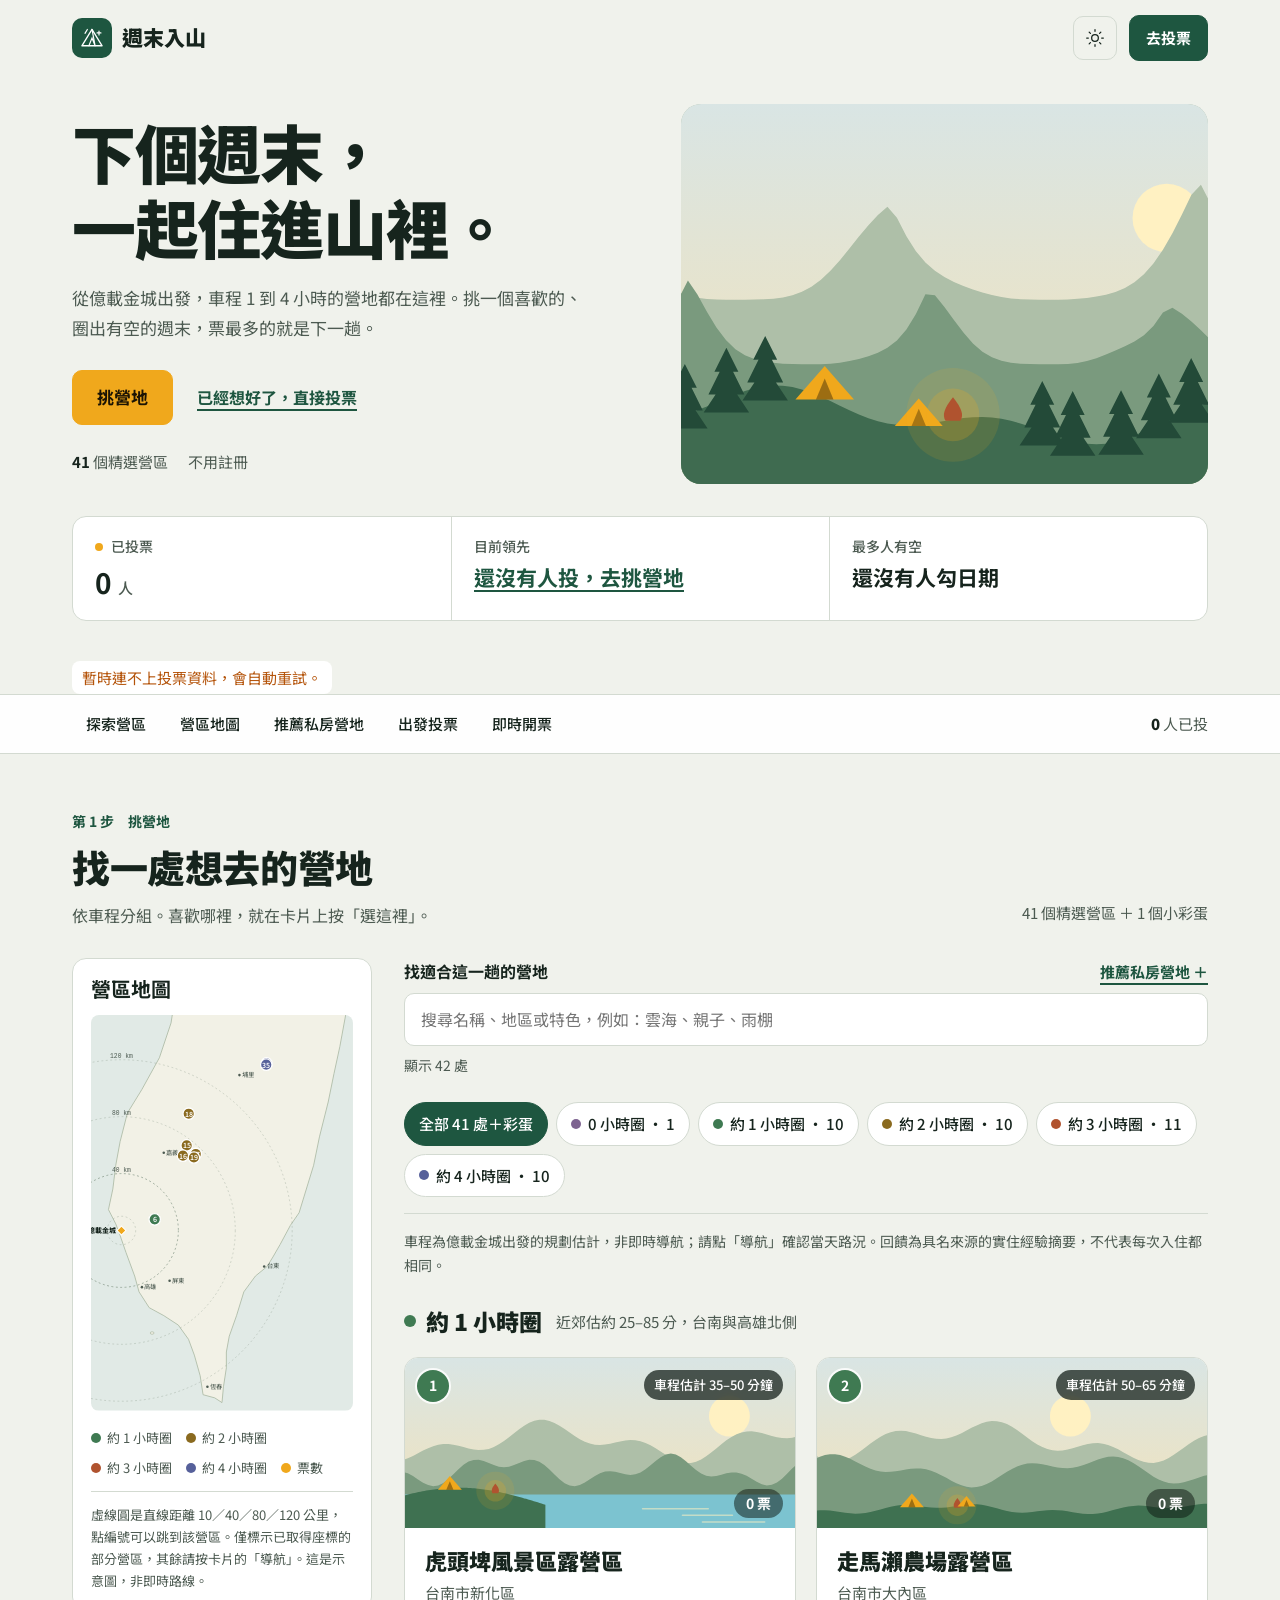
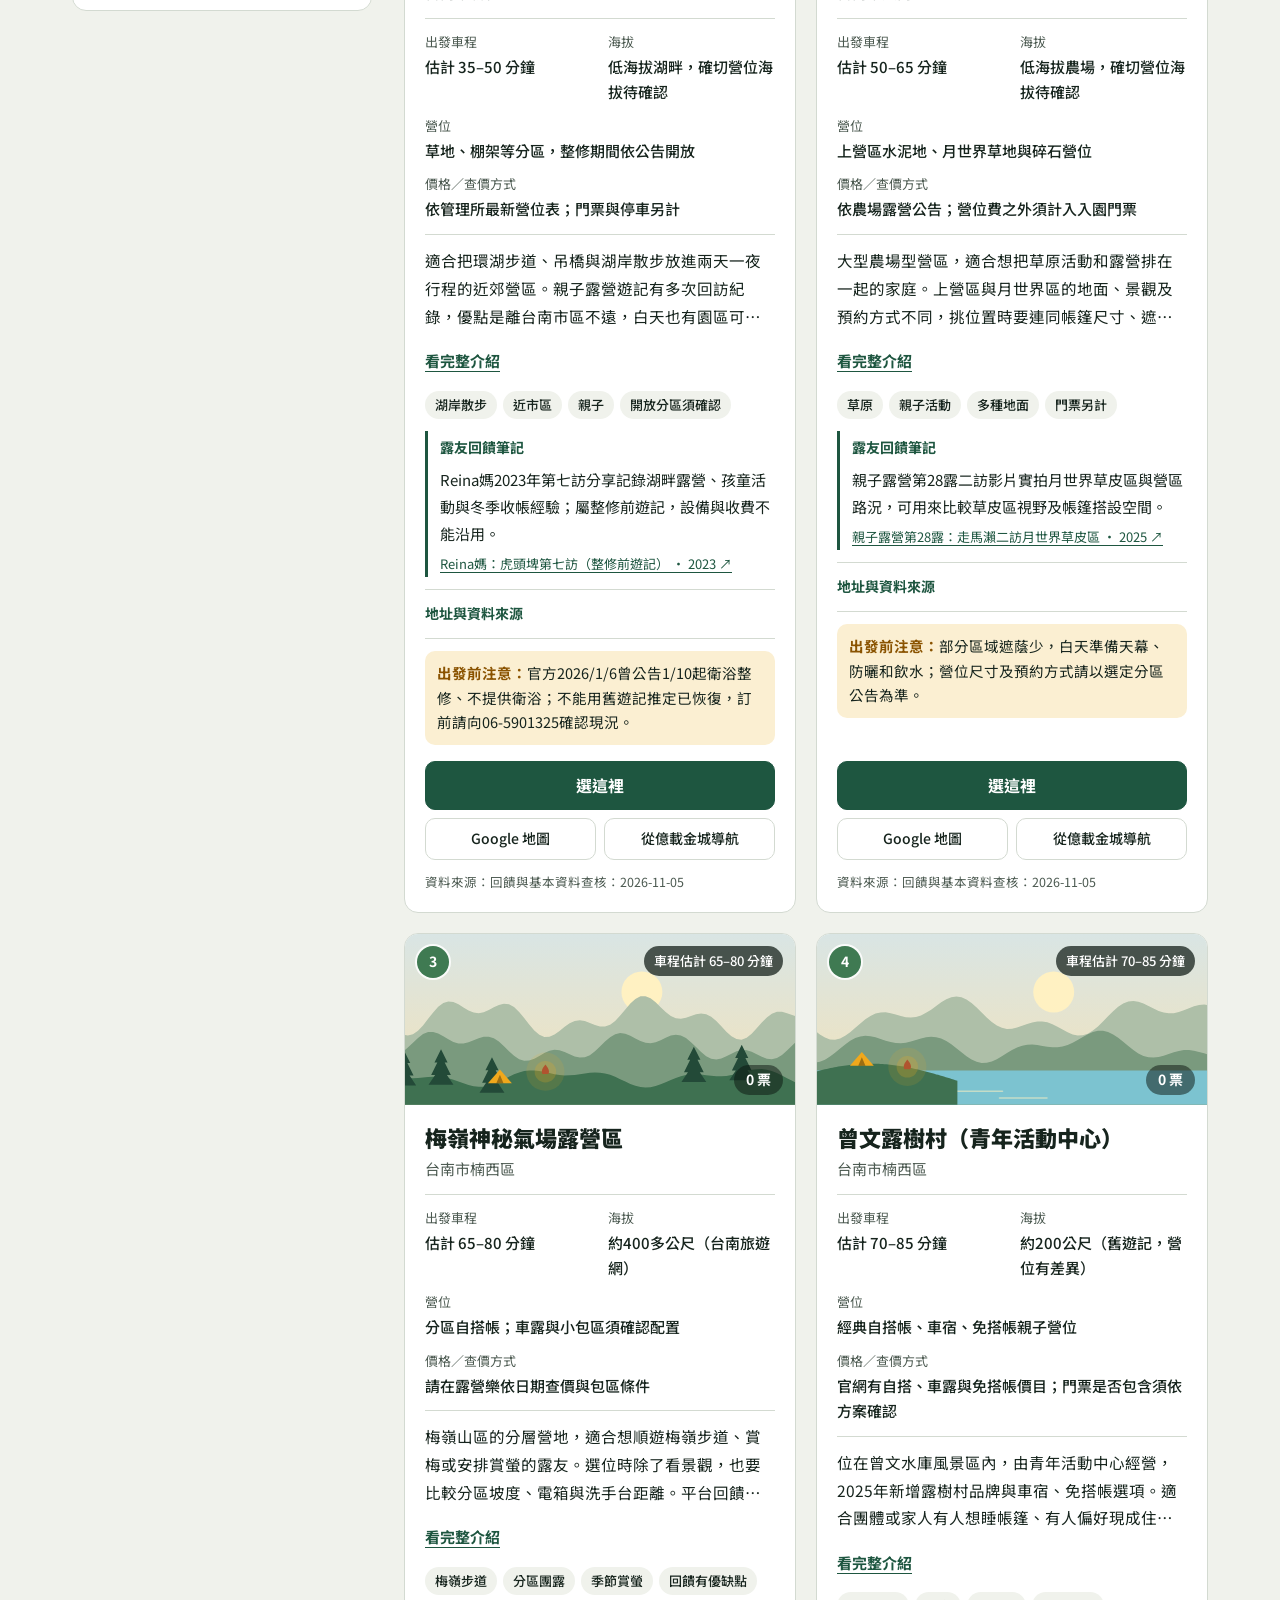
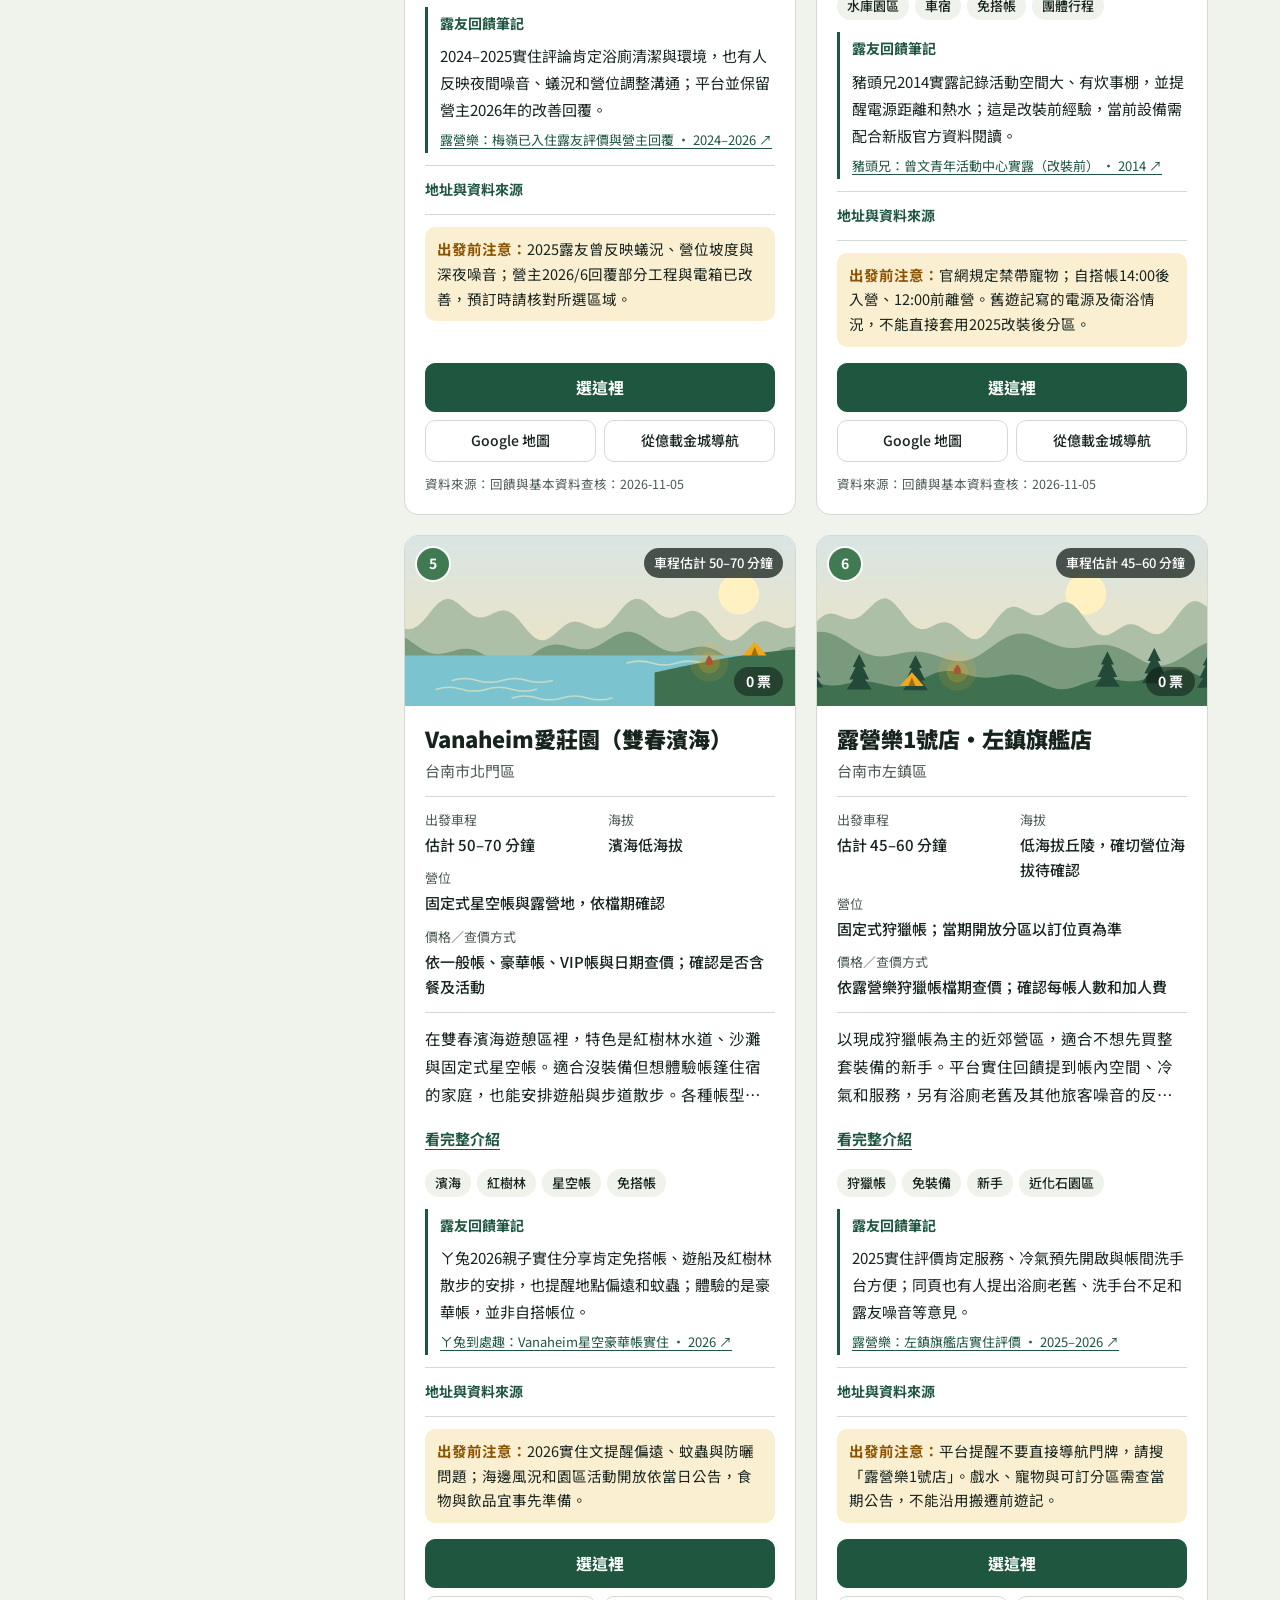
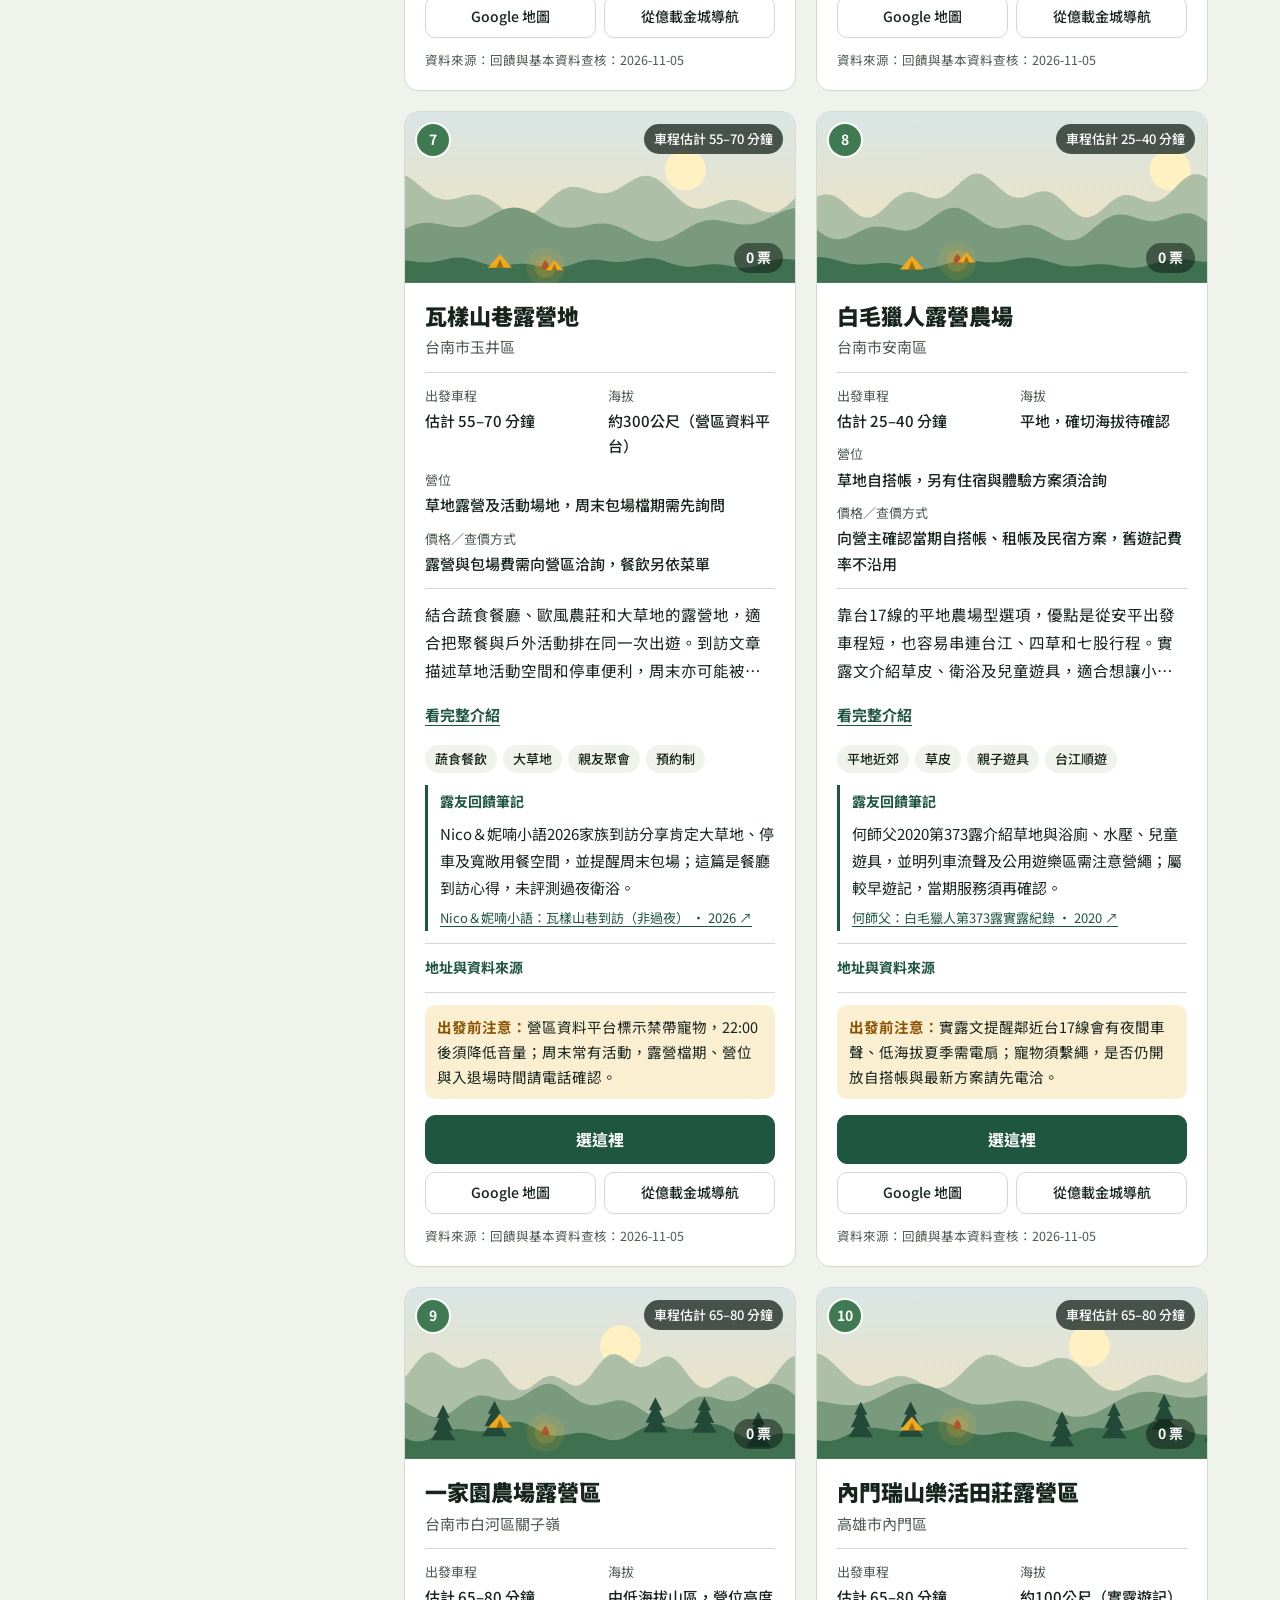
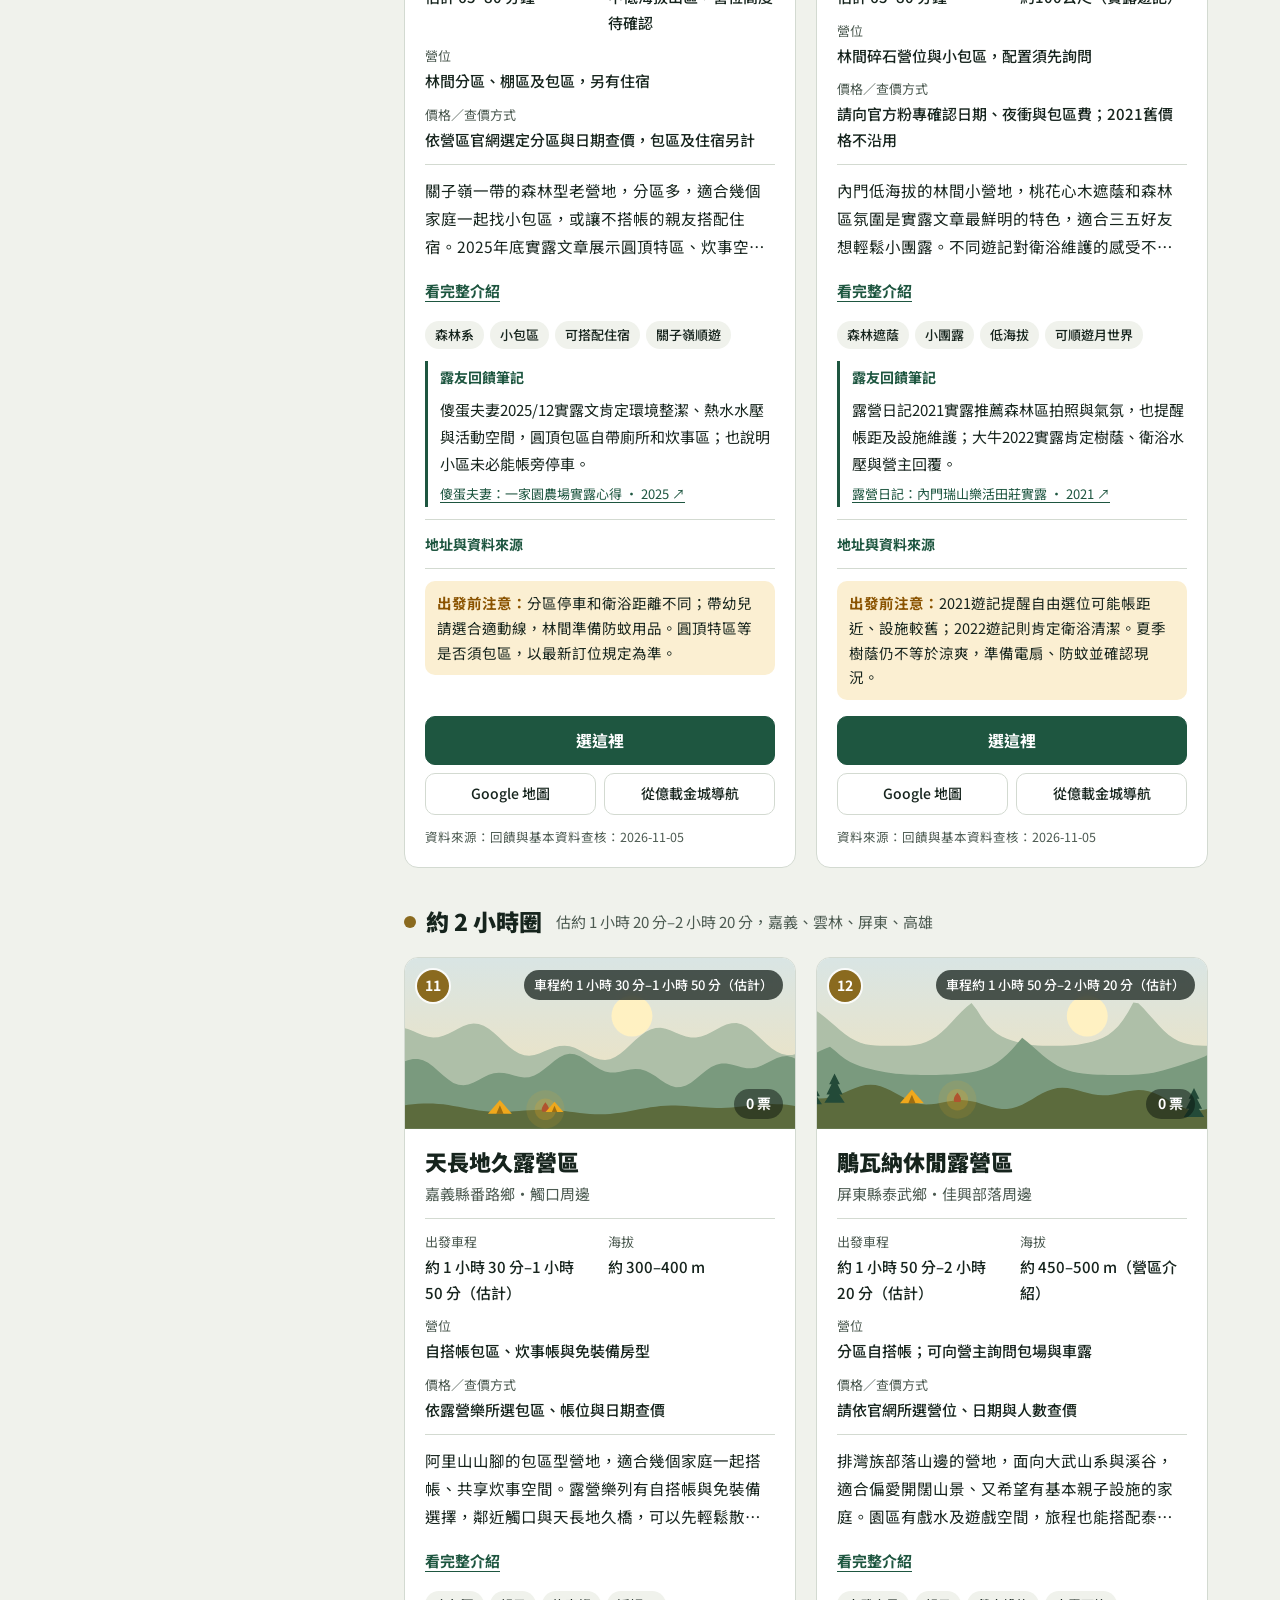
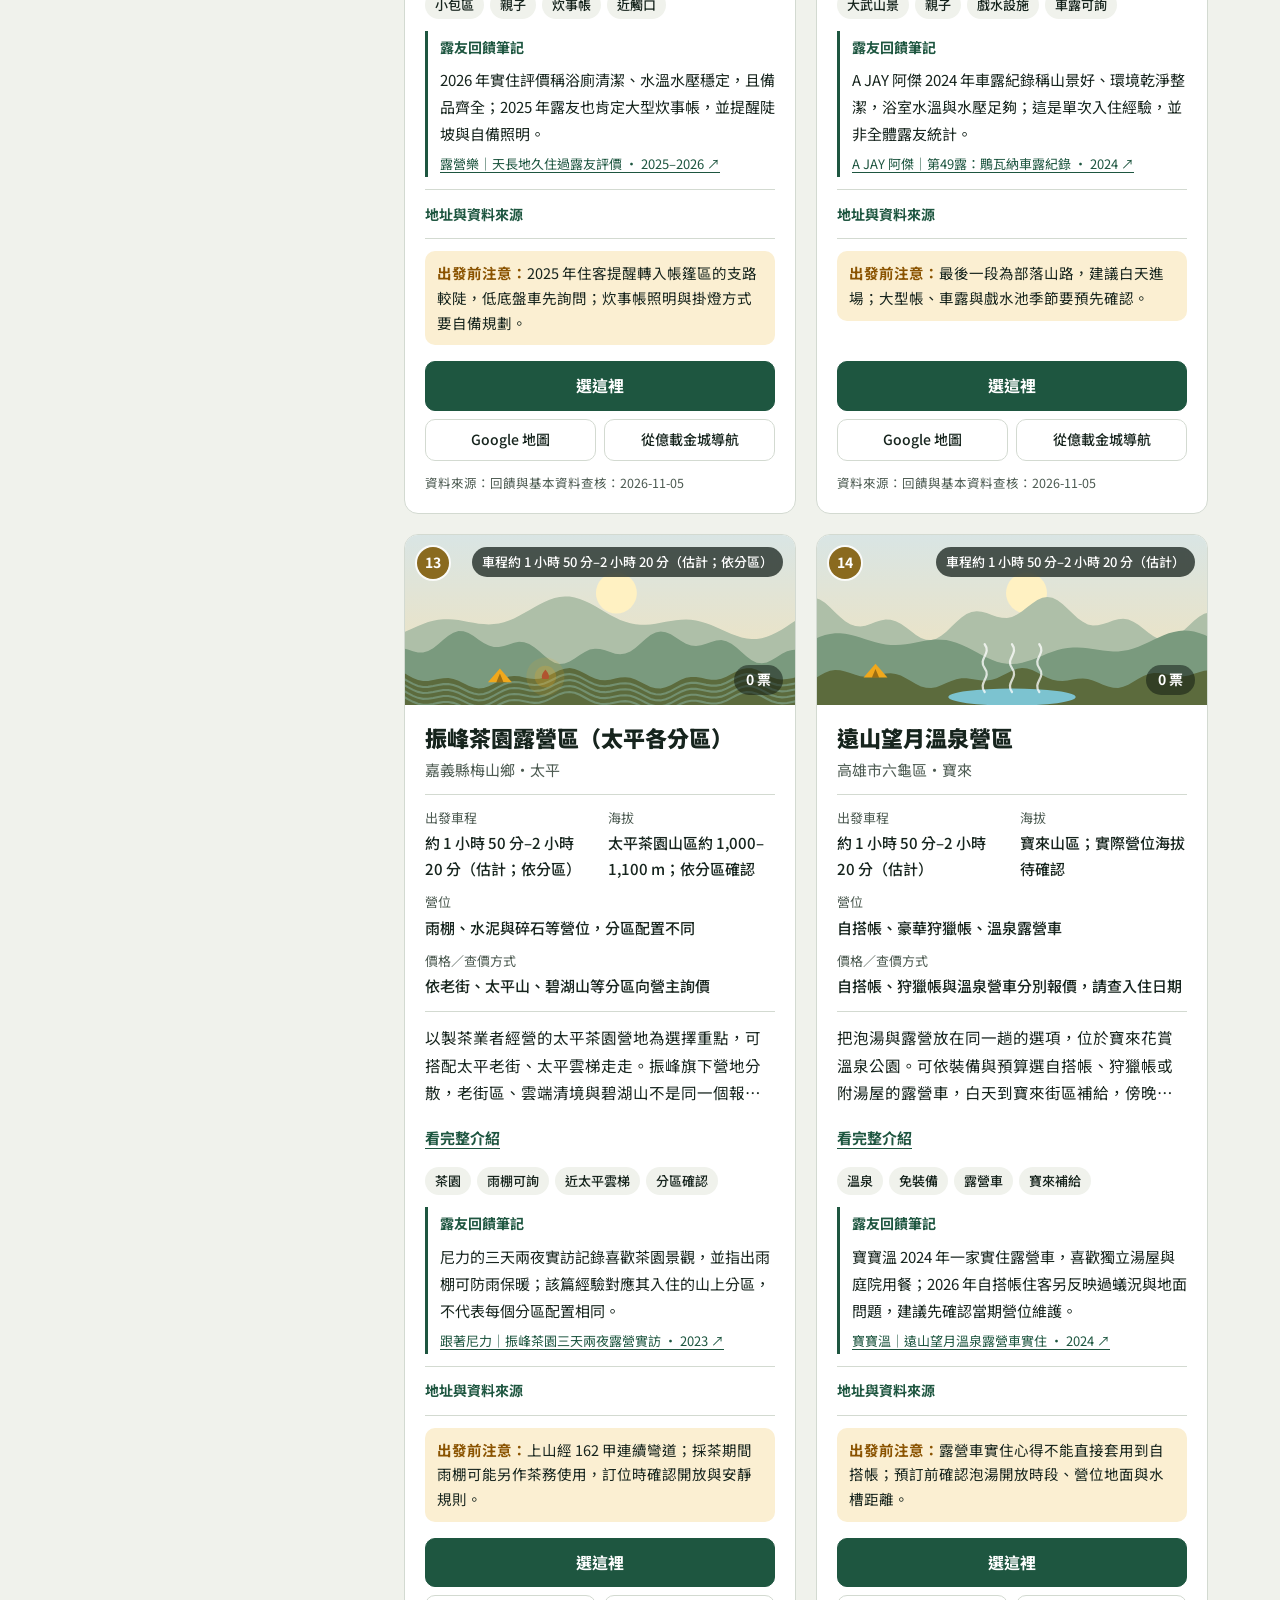
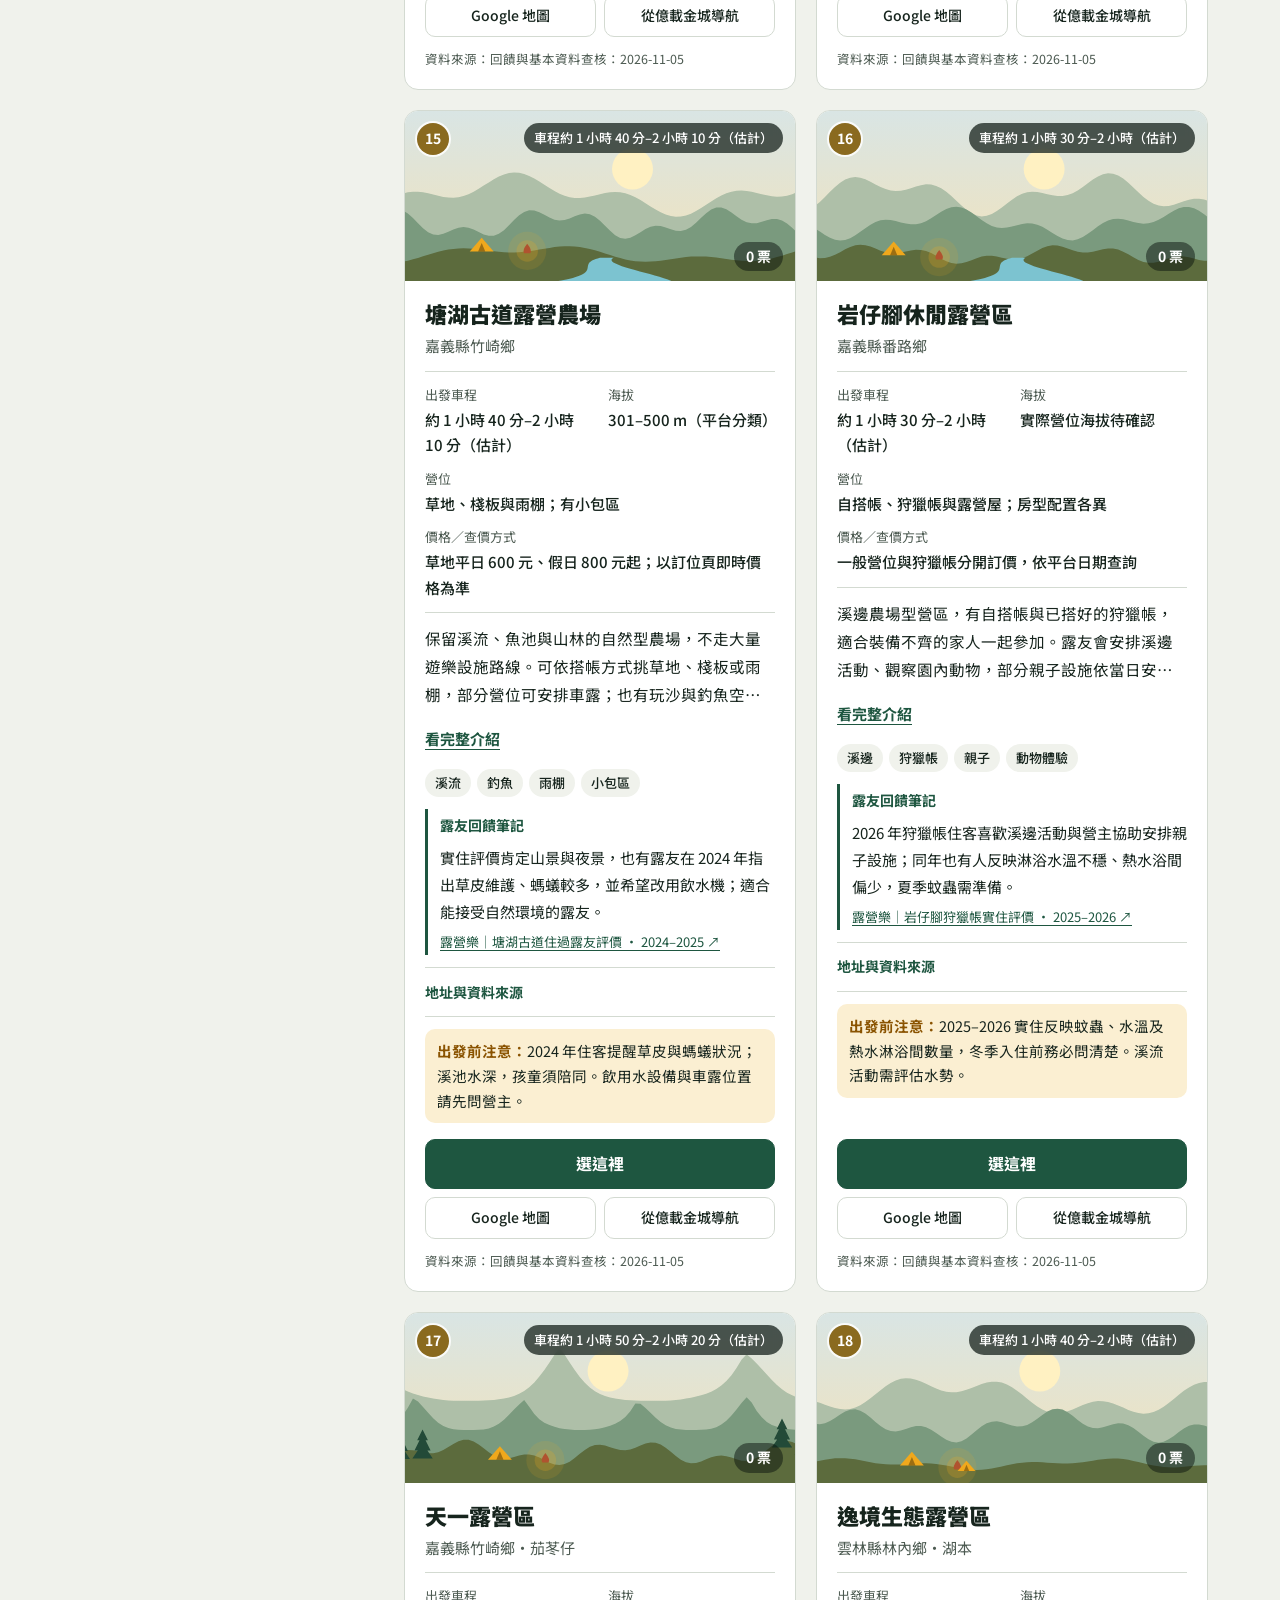
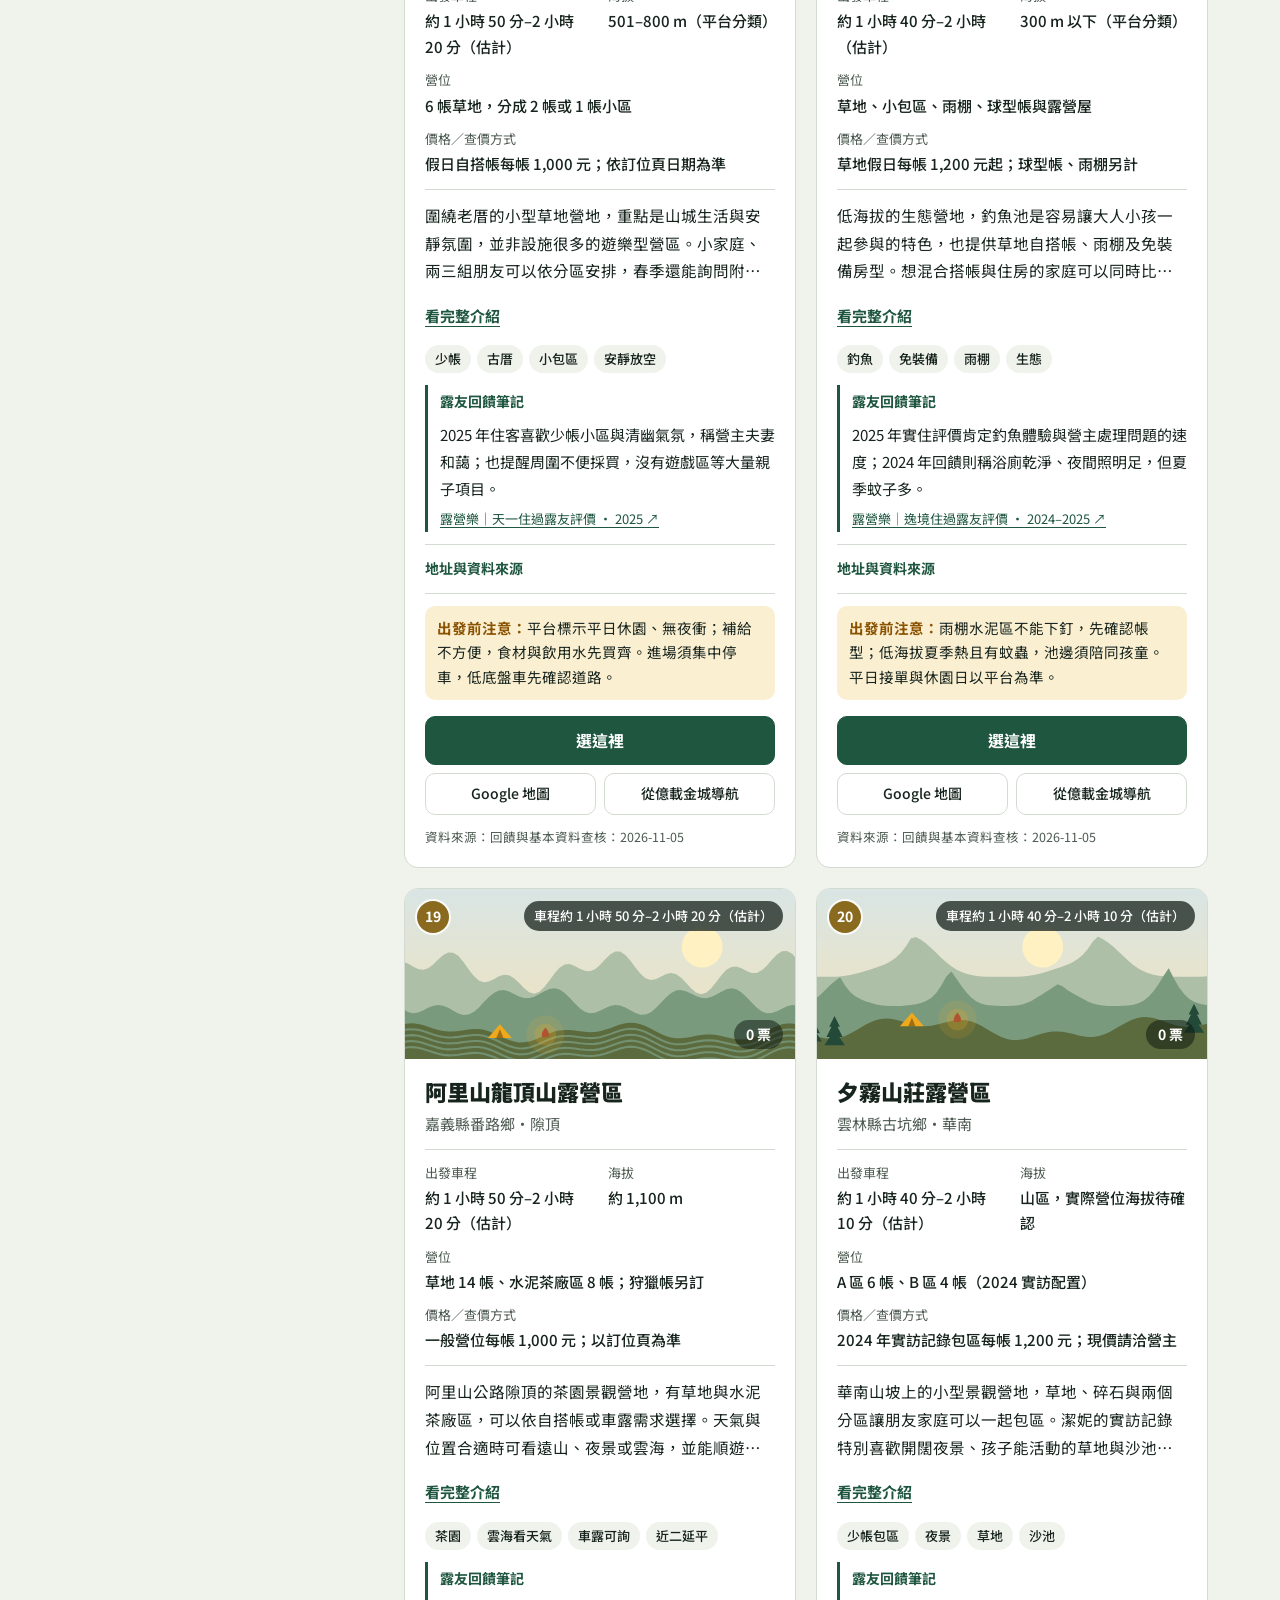
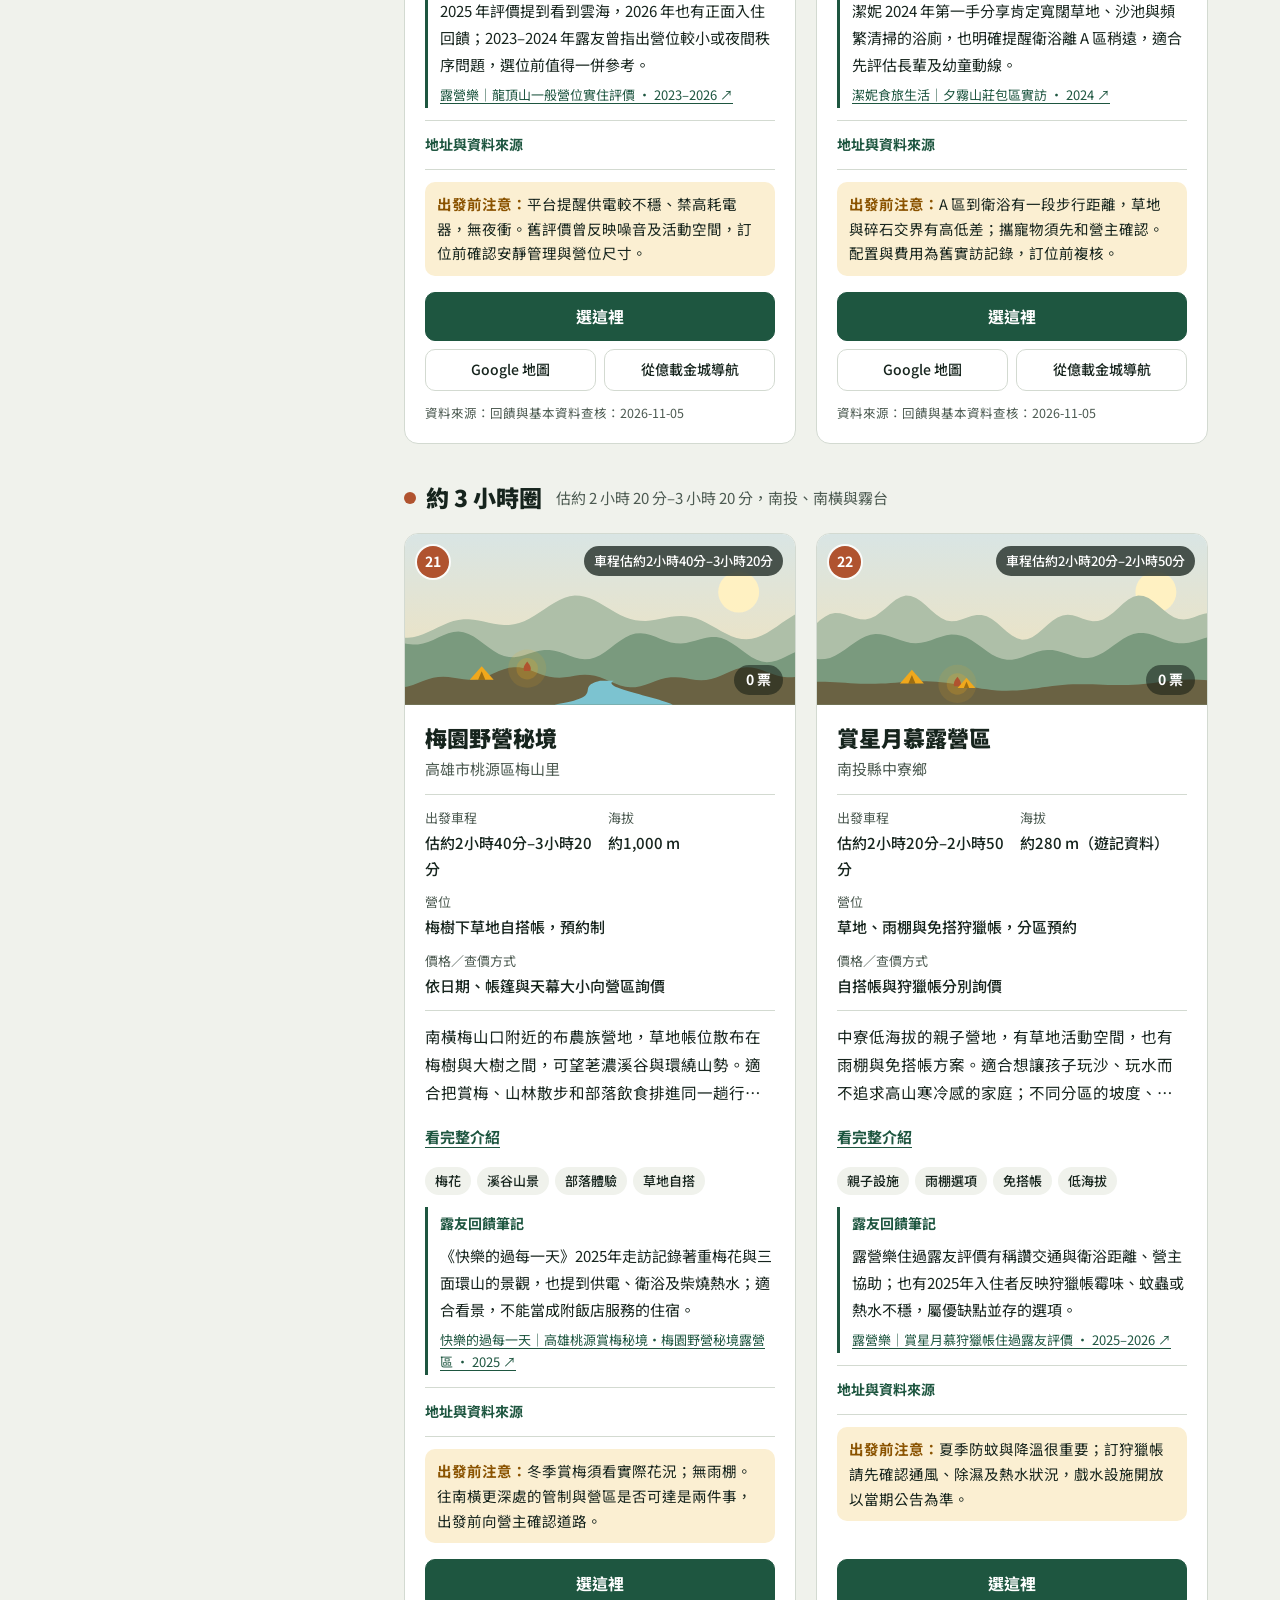
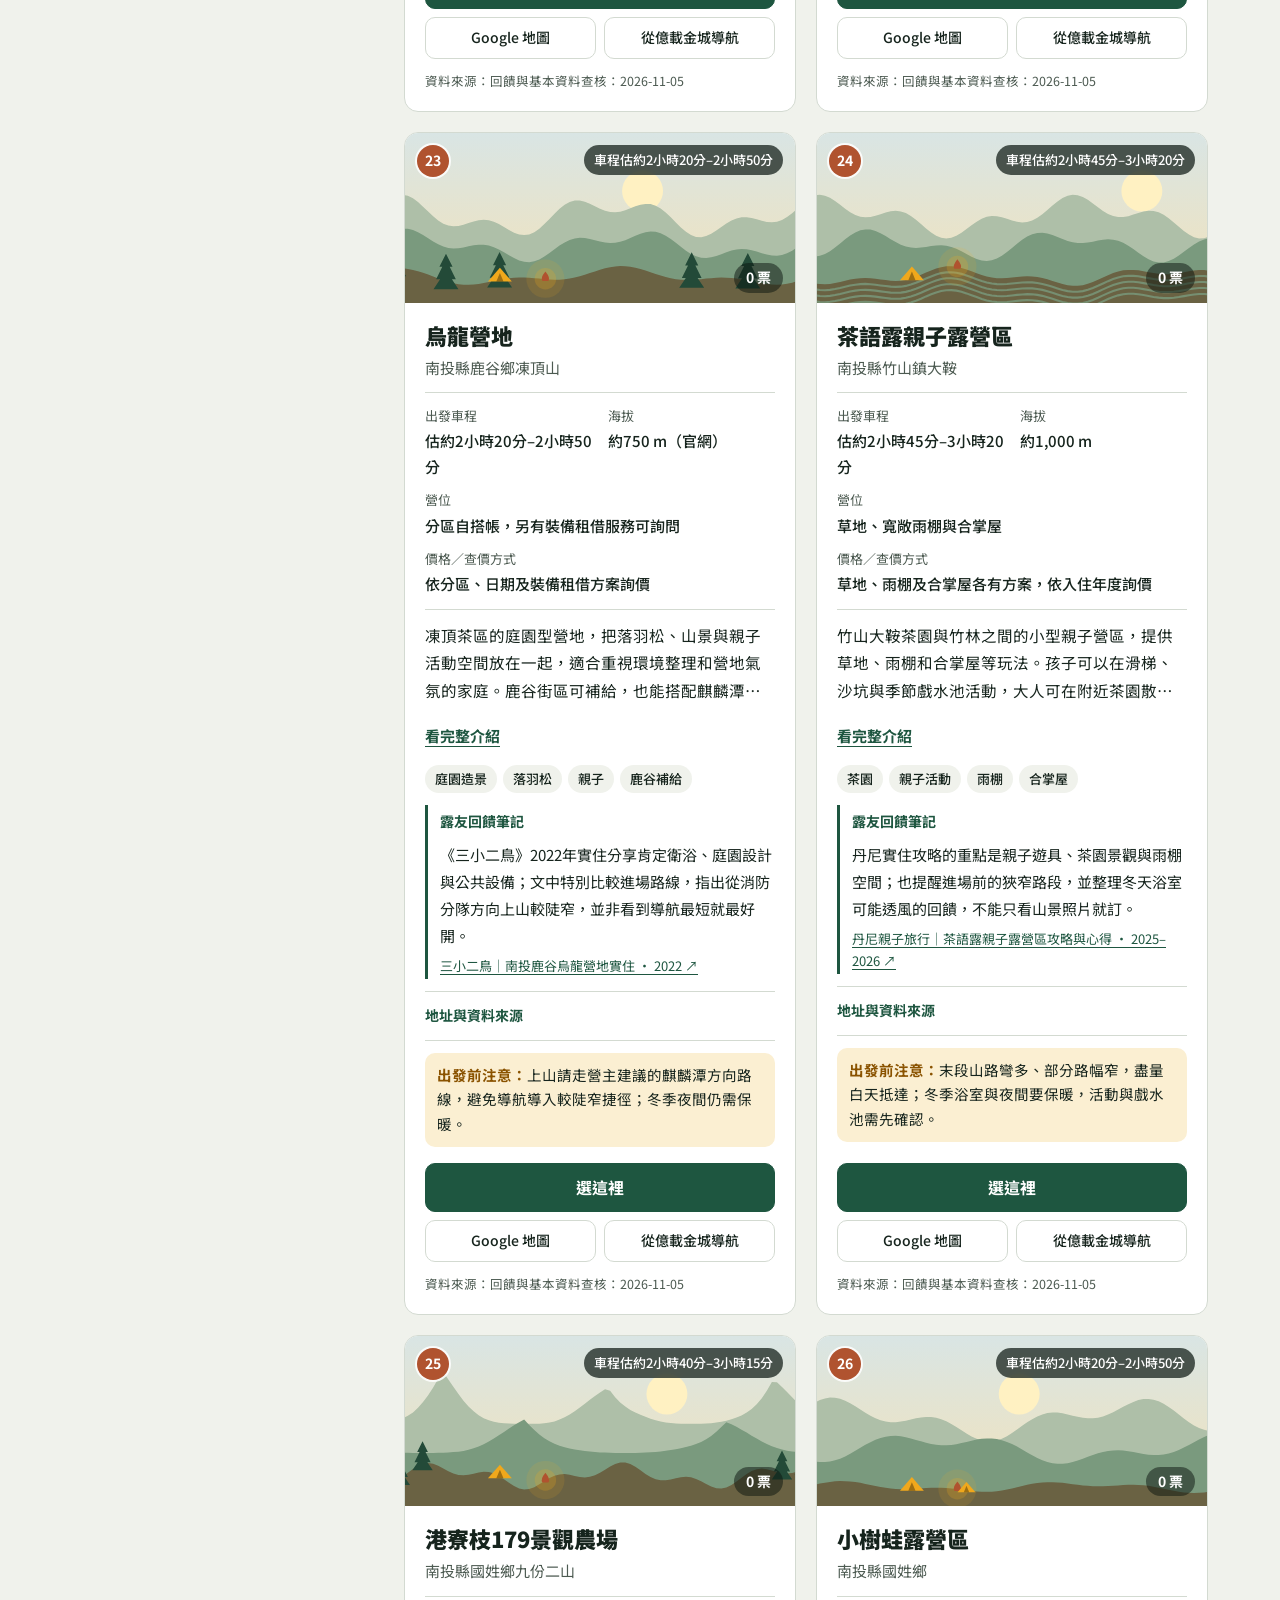
==== commit 15df52c9: "Redesign the camping site for phones first with readable type Symptom: 75 font sizes under 12px (dow" ====
--- a/index.html
+++ b/index.html
@@ -8,14 +8,13 @@
 <meta property="og:title" content="億載金城露營投票：下一次露營去哪裡？">
 <meta property="og:description" content="41 個營區介紹、地圖和即時開票，打開就能投票，不用註冊。">
 <meta property="og:type" content="website">
-<meta name="theme-color" content="#f7f6f0">
+<meta name="theme-color" content="#f0f2ec">
 <script>
 try { const theme = localStorage.getItem('campvote.theme'); if (theme === 'light' || theme === 'dark') document.documentElement.dataset.theme = theme; } catch (e) { /* Use the system preference when storage is unavailable. */ }
 </script>
 <link rel="preconnect" href="https://fonts.googleapis.com">
 <link rel="preconnect" href="https://fonts.gstatic.com" crossorigin>
-<link rel="stylesheet" href="https://fonts.googleapis.com/css2?family=Noto+Serif+TC:wght@500;600;700&display=swap">
-<link rel="stylesheet" href="https://fonts.googleapis.com/css2?family=Noto+Sans+TC:wght@400;500;700;900&family=IBM+Plex+Mono:wght@500;600&display=swap">
+<link rel="stylesheet" href="https://fonts.googleapis.com/css2?family=Noto+Sans+TC:wght@400;500;700;900&display=swap">
 <style>
 /* Layout: sunset-ridge hero with live scoreboard → sticky tab nav → sticky map + illustrated campsite cards → forest-green vote band → podium results.
    Every campsite card carries a generated landscape banner (lake / meadow / tea terraces / sea …) tinted by its drive-time ring. */
@@ -316,7 +315,7 @@
 
 @media (prefers-reduced-motion:reduce){*{transition:none!important;scroll-behavior:auto!important}html{scroll-behavior:auto}}
 </style>
-<link rel="stylesheet" href="design.css?v=20261105-2">
+<link rel="stylesheet" href="design.css?v=20261106-1">
 </head>
 <body>
 
@@ -324,29 +323,26 @@
 <div class="masthead wrap">
   <a class="brand" href="#top" aria-label="週末入山，回到首頁">
     <span class="brand-mark"><svg viewBox="0 0 36 36" fill="none" aria-hidden="true"><path d="m5 28 13-21 13 21H5Z" stroke="currentColor" stroke-width="1.7" stroke-linejoin="round"/><path d="m18 7 4 21M14 28l4-10 4 10M9 12l3-5M27 9v5M24.5 11.5h5" stroke="currentColor" stroke-width="1.5" stroke-linecap="round"/></svg></span>
-    <span>週末入山<small>CAMP TOGETHER</small></span>
+    <span>週末入山</span>
   </a>
-  <div class="masthead-links"><span class="origin-label">從台南安平出發</span><a href="#results">看看大家想去哪</a><button class="theme-toggle" id="themeToggle" type="button" aria-label="切換顯示模式"><svg viewBox="0 0 24 24" fill="none" stroke="currentColor" stroke-width="1.5" aria-hidden="true"><circle cx="12" cy="12" r="4"/><path d="M12 2v2m0 16v2M2 12h2m16 0h2M5 5l1.5 1.5m11 11L19 19M5 19l1.5-1.5m11-11L19 5" stroke-linecap="round"/></svg></button><a class="btn primary" href="#vote">一起去露營 <span aria-hidden="true">↗</span></a></div>
+  <div class="masthead-links"><button class="theme-toggle" id="themeToggle" type="button" aria-label="切換顯示模式"><svg viewBox="0 0 24 24" fill="none" stroke="currentColor" stroke-width="1.5" aria-hidden="true"><circle cx="12" cy="12" r="4"/><path d="M12 2v2m0 16v2M2 12h2m16 0h2M5 5l1.5 1.5m11 11L19 19M5 19l1.5-1.5m11-11L19 5" stroke-linecap="round"/></svg></button><a class="btn primary" href="#vote">去投票</a></div>
 </div>
 <header class="hero">
   <div class="wrap" id="top">
     <div class="inapp" id="inappTip" hidden></div>
     <div class="hero-copy">
-      <div class="eyebrow"><span class="live-dot"></span> LESS CITY, MORE NATURE</div>
-      <h1>下個週末，<br>一起<em>住進山裡。</em></h1>
-      <p class="lede">把日常留在城市，把週末交給山野。<br>從億載金城出發，找個喜歡的營地，<br class="desktop-break">和想一起出發的人，決定下一站。</p>
-      <div class="cta"><a class="btn hot big" href="#sites">探索營區 <span aria-hidden="true">↗</span></a><a class="text-link" href="#vote">我已經想好了，去投票 <span aria-hidden="true">→</span></a></div>
-      <div class="hero-details"><span><b class="mono" data-site-count>41</b> 個精選營區</span><span><b class="mono">1–4</b> 小時的風景</span><span>不用註冊，輕鬆投票</span></div>
+      <h1>下個週末，<br>一起住進山裡。</h1>
+      <p class="lede">從億載金城出發，車程 1 到 4 小時的營地都在這裡。挑一個喜歡的、圈出有空的週末，票最多的就是下一趟。</p>
+      <div class="cta"><a class="btn hot big" href="#sites">挑營地</a><a class="text-link" href="#vote">已經想好了，直接投票</a></div>
+      <div class="hero-details"><span><b class="mono" data-site-count>41</b> 個精選營區</span><span>不用註冊</span></div>
     </div>
     <div class="hero-visual">
-      <div class="landscape-frame"><svg class="scene" id="heroScene" aria-hidden="true"></svg><span class="scene-label">山裡見。<small>SEE YOU OUTSIDE</small></span><span class="scene-coordinate mono">22.9880° N / 120.1593° E</span></div>
-      <div class="weekend-stamp" aria-hidden="true"><span>給自己一點</span><svg viewBox="0 0 36 30" fill="none"><path d="m3 25 10-17 6 10 5-7 9 14H3Z" stroke="currentColor" stroke-width="1.5" stroke-linejoin="round"/><circle cx="26" cy="5" r="3" stroke="currentColor" stroke-width="1.5"/></svg><span>野外的時間</span></div>
-      <p class="visual-caption"><span>THE WEEKEND IS CALLING.</span><span>帶上帳篷，也帶上好心情。</span></p>
+      <div class="landscape-frame"><svg class="scene" id="heroScene" aria-hidden="true"></svg></div>
     </div>
     <div class="board" id="summary">
-      <div class="stat"><div class="k"><span class="live-dot"></span> 旅伴集合中</div><div class="v" id="sumCount">— <small>人</small></div></div>
-      <div class="stat lead"><div class="k">目前最想去的地方 <span aria-hidden="true">↗</span></div><div class="v" id="sumSite">等第一票</div></div>
-      <div class="stat"><div class="k">最多人有空的週末</div><div class="v" id="sumDate">等第一票</div></div>
+      <div class="stat"><div class="k"><span class="live-dot" aria-hidden="true"></span>已投票</div><div class="v" id="sumCount">— <small>人</small></div></div>
+      <div class="stat lead"><div class="k">目前領先</div><div class="v" id="sumSite">還沒有人投票</div></div>
+      <div class="stat"><div class="k">最多人有空</div><div class="v" id="sumDate">還沒有人勾日期</div></div>
     </div>
     <div class="loadnote" id="loadNote" hidden></div>
   </div>
@@ -354,17 +350,17 @@
 
 <nav class="nav" aria-label="頁面導覽">
   <div class="wrap">
-    <span class="nav-label mono">LET’S GO OUTSIDE</span><a href="#sites">探索營區</a><a href="#mapcard">營區地圖</a><a href="#propTier">推薦私房營地</a><a href="#vote">出發投票</a><a href="#results">即時開票</a>
+    <a href="#sites">探索營區</a><a href="#mapcard">營區地圖</a><a href="#propTier">推薦私房營地</a><a href="#vote">出發投票</a><a href="#results">即時開票</a>
     <span class="navcount" id="navCount"><b>0</b> 人已投</span>
   </div>
 </nav>
 
 <main>
-  <div class="wrap section-intro"><div><p class="eyebrow">01 / FIND YOUR NEXT ESCAPE</p><h2>找一處，想留下的風景。</h2><p>從近郊到遠山，依車程慢慢挑。喜歡哪裡，就投它一票。</p></div><span class="section-note">41 個精選營區 ＋ 1 個小彩蛋</span></div>
+  <div class="wrap section-intro"><div><p class="eyebrow">第 1 步　挑營地</p><h2>找一處想去的營地</h2><p>依車程分組。喜歡哪裡，就在卡片上按「選這裡」。</p></div><span class="section-note">41 個精選營區 ＋ 1 個小彩蛋</span></div>
   <div class="wrap explore" id="sites">
     <aside class="mapcol">
       <div class="mapcard" id="mapcard">
-        <div class="maphead"><div><p class="eyebrow">THE LITTLE FIELD MAP</p><h2>從這裡，走遠一點。</h2></div><button type="button" class="btn maptoggle" id="mapToggle" aria-expanded="false">展開地圖</button></div>
+        <div class="maphead"><div><h2>營區地圖</h2></div><button type="button" class="btn maptoggle" id="mapToggle" aria-expanded="false">展開地圖</button></div>
         <svg id="map" role="img" aria-label="南台灣營區位置圖，以億載金城為中心"></svg>
         <div class="maplegend" id="legend"></div>
         <p class="mapnote">虛線圓是直線距離 10／40／80／120 公里，點編號可以跳到該營區。僅標示已取得座標的部分營區，其餘請按卡片的「導航」。這是示意圖，非即時路線。</p>
@@ -379,17 +375,17 @@
     </section>
   </div>
       <section class="wrap proposal-section" id="propTier" aria-labelledby="proposalHeading">
-        <div class="proposal-heading"><p class="eyebrow">YOUR SECRET SPOT / 一起補上口袋名單</p><h2 id="proposalHeading">推薦你的私房營地。</h2><p>貼上營區網址試著自動帶入，或直接填寫下方資料。確認後才會加入大家的投票清單。</p></div>
+        <div class="proposal-heading"><h2 id="proposalHeading">推薦你的私房營地</h2><p>清單裡沒有你想去的？貼上營區網址自動帶入，或直接填寫。新增後就會出現在投票選單。</p></div>
         <details class="propose" id="proposeBox" open>
           <summary>填寫營區資訊</summary>
           <form id="propForm" novalidate>
             <h3 class="ptitle" id="propFormTitle">新增一個營區</h3>
-            <div class="row import-row"><label for="propUrl">營區網址（可選填）</label><div class="import-input"><input type="url" id="propUrl" maxlength="300" placeholder="https://營區官網或介紹頁"><button type="button" class="btn primary" id="importUrlBtn">讀取網址</button></div><p class="hint">貼上公開網頁網址後會嘗試讀取；官網或露營訂位頁較容易辨識，社群登入頁或短網址可能需要手動填寫。</p><div class="status" id="importStatus" role="status" aria-live="polite"></div></div>
-            <div class="import-preview" id="importPreview" hidden><h4>讀取結果預覽</h4><dl id="importPreviewFields"></dl><a id="importSource" target="_blank" rel="noopener">查看原網頁 ↗</a><button type="button" class="btn" id="applyImportBtn">帶入空白欄位</button><p class="hint">名稱、地點與簡介仍可修改；已填寫的內容不會被覆蓋。請檢查後再按「確認新增營區」。</p></div>
+            <div class="row import-row"><label for="propUrl">營區網址（可選填）</label><div class="import-input"><input type="url" id="propUrl" maxlength="300" placeholder="https://營區官網或介紹頁"><button type="button" class="btn primary" id="importUrlBtn">讀取網址</button></div><p class="hint">官網或訂位頁最容易讀到；社群頁和短網址可能要手動填。</p><div class="status" id="importStatus" role="status" aria-live="polite"></div></div>
+            <div class="import-preview" id="importPreview" hidden><h4>讀取結果預覽</h4><dl id="importPreviewFields"></dl><a id="importSource" target="_blank" rel="noopener">查看原網頁</a><button type="button" class="btn" id="applyImportBtn">帶入空白欄位</button><p class="hint">名稱、地點與簡介仍可修改；已填寫的內容不會被覆蓋。請檢查後再按「確認新增營區」。</p></div>
             <div class="row"><label for="propName">營區名稱（必填）</label><input type="text" id="propName" maxlength="40" placeholder="例如：天長地久露營區"></div>
             <div class="row"><label for="propPlace">在哪裡（必填）</label><input type="text" id="propPlace" maxlength="30" placeholder="例如：嘉義縣番路鄉"></div>
             <div class="row"><label for="propReason">營區簡介／想去的理由</label><textarea id="propReason" rows="4" maxlength="150" placeholder="例如：有包區和滑草場，想帶孩子一起去；也可以填衛浴、環境與路況心得。"></textarea></div>
-            <p class="hint">任何人都可以新增營區，也可以編輯別人新增的資料。網頁上不能刪除，每次修改都會留下紀錄。新增的營區不會畫在地圖上，但有 Google 地圖和導航按鈕。</p>
+            <p class="hint">新增後大家都能編輯，網頁上無法刪除，每次修改都有紀錄。新增的營區不會標在地圖上，但有導航按鈕。</p>
             <div class="actions"><button type="submit" class="btn primary" id="propSubmit">確認新增營區</button><button type="button" class="btn" id="propWithdraw" hidden>取消編輯</button></div>
             <div class="status" id="propStatus" role="status" aria-live="polite"></div>
           </form>
@@ -401,7 +397,7 @@
   <section class="band" id="vote">
     <div class="wrap">
       <form class="vote" id="voteForm" novalidate>
-        <div class="vote-heading"><p class="eyebrow">02 / MAKE IT A PLAN</p><h2>好風景，<br>就差你的一票。</h2><p class="sub">選個營地、圈下有空的週末、留下暱稱。<br>下一趟，一起出發。想改票時也隨時歡迎。</p><span class="vote-decoration" aria-hidden="true">LET’S<br>GO CAMPING ↗</span></div>
+        <div class="vote-heading"><p class="eyebrow">第 2 步　投票</p><h2>投下你的一票</h2><p class="sub">選營地、勾有空的週末、留暱稱就完成。之後想改票，回來重送就好。</p></div>
         <div class="vote-fields">
         <div class="notice" id="modeNotice" hidden></div>
         <div class="step">
@@ -427,7 +423,7 @@
   </section>
 
   <section class="wrap results" id="results">
-    <div class="results-heading"><p class="eyebrow">03 / THE NEXT ADVENTURE</p><h2>大家的下一站。</h2><p>每一票，讓下一次出發更近一點。票數與可出發日期即時更新。</p></div>
+    <div class="results-heading"><p class="eyebrow">第 3 步　看結果</p><h2>大家想去哪</h2><p>票數和每個週末能出發的人數，即時更新。</p></div>
     <div class="podium">
       <div class="leadcard" id="leadcard"></div>
       <div class="panel"><h3>營地得票</h3><div class="bars" id="siteBars"></div></div>
@@ -437,13 +433,13 @@
   </section>
 
   <div class="wrap foot">
-    <div class="footer-brand"><span>週末入山 <small>CAMP TOGETHER</small></span><span>生活偶爾離線，美好一直在線。</span></div>
+    <div class="footer-brand"><span>週末入山</span><span>從億載金城出發的露營投票</span></div>
     營區基本資料與第一手回饋來源均附在各卡片，查核日為2026年11月5日；舊遊記已標示年代，不等同目前設施與報價。車程是億載金城出發的規劃估計，非即時導航，山路與連假可能超出分組時間。營業、設備、費用與訂位須向營區確認。投票與同伴新增資料儲存在主揪的 Google 試算表。
   </div>
 </main>
 
 <div class="gobar" id="gobar" hidden>
-  <span id="gobarText"></span><a href="#vote">去投票 →</a>
+  <span id="gobarText"></span><a href="#vote">去投票</a>
 </div>
 
 <nav class="tabbar" id="tabbar" aria-label="手機導覽">
@@ -486,7 +482,8 @@
   const dark = document.documentElement.dataset.theme ? document.documentElement.dataset.theme === 'dark' : darkPreference.matches;
   themeToggle.setAttribute('aria-label', dark ? '切換為淺色模式' : '切換為深色模式');
   themeToggle.title = dark ? '切換為淺色模式' : '切換為深色模式';
-  document.querySelector('meta[name="theme-color"]').content = dark ? '#151e18' : '#f7f6f0';
+  const themeMeta = document.querySelector('meta[name="theme-color"]');
+  if (themeMeta) themeMeta.content = dark ? '#151e18' : '#f7f6f0';
 }
 themeToggle.addEventListener('click', () => {
   const current = document.documentElement.dataset.theme || (darkPreference.matches ? 'dark' : 'light');
@@ -903,6 +900,14 @@
 let lastStateJson = '';
 async function api(action, payload) {
   if (!API_OK) throw new ApiError('setup');
+  if (window.CAMP_CONFIG && window.CAMP_CONFIG.hosted && window.google && google.script && google.script.run) {
+    const request = Object.assign({ action, key: KEY }, payload || {});
+    const data = await new Promise((resolve, reject) => {
+      const timer = setTimeout(() => reject(new ApiError('network')), 30000);
+      google.script.run.withSuccessHandler(data => { clearTimeout(timer); resolve(data); }).withFailureHandler(() => { clearTimeout(timer); reject(new ApiError('network')); }).campRequest(request);
+    });
+    return acceptResponse(data);
+  }
   const ctrl = typeof AbortController === 'function' ? new AbortController() : null;
   const timer = ctrl ? setTimeout(() => ctrl.abort(), 20000) : 0;
   let res;
@@ -921,6 +926,9 @@
   }
   let data;
   try { data = await res.json(); } catch (e) { throw new ApiError('network'); }
+  return acceptResponse(data);
+}
+function acceptResponse(data) {
   if (!data || data.ok !== true) throw new ApiError((data && data.error) || 'server', data && data.message);
   applyState(data.state);
   return data;
@@ -1169,9 +1177,10 @@
   $('sumCount').replaceChildren(String(total), ' ', el('small', { text: '人' }));
   $('sumSite').textContent = sl.max
     ? sl.ids.map((id) => siteInfo(id).name).join('、') + (sl.ids.length > 1 ? '（平手）' : '')
-    : '等第一票';
+    : '';
+  if (!sl.max) $('sumSite').append(el('a', { href: '#sites', text: '還沒有人投，去挑營地' }));
   if (sl.max) $('sumSite').append(' ', el('small', { text: `${sl.max} 票` }));
-  $('sumDate').textContent = dl.max ? dl.ids.map((k) => DATE_BY_KEY[k].short).join('、') : '等第一票';
+  $('sumDate').textContent = dl.max ? dl.ids.map((k) => DATE_BY_KEY[k].short).join('、') : '還沒有人勾日期';
   if (dl.max) $('sumDate').append(' ', el('small', { text: `${dl.max} 人可以` }));
 
   for (const [id, c] of Object.entries(cardEls)) { const n = siteC[id] || 0; c.count.textContent = n + ' 票'; c.count.dataset.zero = n ? '0' : '1'; }
@@ -1250,6 +1259,13 @@
 /* ---------- boot ---------- */
 scene($('heroScene'), { w: 1440, h: 640, seed: 20261105, motif: 'hero', hero: true });
 drawMap(); drawFilters(); drawList(); drawForm(); applyFilter(); renderVotes(); setMode('loading');
+if (window.CAMP_CONFIG && window.CAMP_CONFIG.hosted) {
+  // In Google's sandbox, scroll within the app rather than navigating the host.
+  document.querySelectorAll('a[href^="#"]').forEach(link => link.addEventListener('click', event => {
+    const target = document.getElementById(link.getAttribute('href').slice(1));
+    if (target) { event.preventDefault(); target.scrollIntoView({ behavior: matchMedia('(prefers-reduced-motion: reduce)').matches ? 'auto' : 'smooth', block: 'start' }); }
+  }));
+}
 if (location.hash === '#propTier') openProposalForm();
 
 const note = $('loadNote');
--- a/design.css
+++ b/design.css
@@ -1,356 +1,368 @@
-/* Weekend field notes — visual layer for the existing voting application. */
+/* Trailhead — visual layer for the voting app. Phone-first (about 70% of visits).
+   One loud thing: heavy black headlines with a tent-amber call to action. Everything else stays quiet.
+   Type floor: 12px for badges only; body copy 15–16px. */
 :root {
-  --bg:#f7f6f0; --surface:#fffefa; --ink:#243f34; --muted:#6c756b; --line:#dedfd4;
-  --accent:#315c46; --accent-ink:#fffefa; --flame:#b84e2f; --flame-ink:#fffefa; --flame-soft:#f5eadd;
-  --sky1:#e8e9d7; --sky2:#e9cf98; --sun:#fff3cd;
-  --ridge3:#b4bfa5; --ridge2:#819b80; --ridge1:#426b51; --pine:#254d3b;
-  --forest:#213e31; --forest-ink:#f8f7ed; --forest-muted:#c2cdbf;
-  --sea:#e5ece4; --land:#f4f0de; --coast:#a5b49e; --ring:#809683;
-  --t0:#8c718f; --t1:#537b5b; --t2:#9b783b; --t3:#a75d43; --t4:#70769a;
-  --f-display:"Noto Serif TC","PMingLiU",serif;
-  --r:16px; --shadow:0 5px 20px -12px rgb(37 57 43 / .16);
-}
-body { -webkit-font-smoothing:antialiased; }
+  --bg:#f0f2ec; --surface:#ffffff; --ink:#16241d; --muted:#4c5a51; --line:#d3dad1;
+  --accent:#1e5640; --accent-ink:#ffffff;
+  --flame:#f0a81c; --flame-ink:#1c1404; --flame-soft:#fbefd2; --flame-text:#8a5300;
+  --sky1:#d9e5e4; --sky2:#f3e2b8; --sun:#fff1c2;
+  --ridge3:#aebfa8; --ridge2:#7a9a7e; --ridge1:#3f6b50; --pine:#234a38;
+  --forest:#17342a; --forest-ink:#f3f6f1; --forest-muted:#c5d3c9;
+  --sea:#e1eae6; --land:#f2f1e6; --coast:#a5b49e; --ring:#7d907f;
+  --t0:#7d6390; --t1:#3f7a52; --t2:#8a6a1f; --t3:#b0532f; --t4:#56609a;
+  --f-display:"Noto Sans TC","PingFang TC","Microsoft JhengHei",system-ui,sans-serif;
+  --f-body:"Noto Sans TC","PingFang TC","Microsoft JhengHei",system-ui,sans-serif;
+  --f-mono:var(--f-body);
+  --r:14px; --shadow:0 1px 2px rgb(22 36 29 / .06);
+}
+@media (prefers-color-scheme: dark) {
+  :root:not([data-theme="light"]) {
+    --bg:#111916; --surface:#19231e; --ink:#e7ece5; --muted:#aab6ae; --line:#2e3b34;
+    --accent:#8cc5a3; --accent-ink:#0d1a13;
+    --flame:#f2b53a; --flame-ink:#1c1404; --flame-soft:#3a2f15; --flame-text:#f4c766;
+    --sky1:#1f2f2c; --sky2:#5d6650; --sun:#f2dab0; --ridge3:#55705c; --ridge2:#3a5c47; --ridge1:#22432f; --pine:#132b20;
+    --forest:#0c1712; --forest-ink:#e7ece5; --forest-muted:#a9bcaf;
+    --sea:#1e302a; --land:#2e3a2f; --coast:#5f735c; --ring:#a4b39b;
+    --t0:#c3a7d4; --t1:#93c79e; --t2:#d9bd72; --t3:#e79b78; --t4:#a9b2e6;
+  }
+}
+:root[data-theme="dark"] {
+  --bg:#111916; --surface:#19231e; --ink:#e7ece5; --muted:#aab6ae; --line:#2e3b34;
+  --accent:#8cc5a3; --accent-ink:#0d1a13;
+  --flame:#f2b53a; --flame-ink:#1c1404; --flame-soft:#3a2f15; --flame-text:#f4c766;
+  --sky1:#1f2f2c; --sky2:#5d6650; --sun:#f2dab0; --ridge3:#55705c; --ridge2:#3a5c47; --ridge1:#22432f; --pine:#132b20;
+  --forest:#0c1712; --forest-ink:#e7ece5; --forest-muted:#a9bcaf;
+  --sea:#1e302a; --land:#2e3a2f; --coast:#5f735c; --ring:#a4b39b;
+  --t0:#c3a7d4; --t1:#93c79e; --t2:#d9bd72; --t3:#e79b78; --t4:#a9b2e6;
+}
+
+/* ---------- base ---------- */
+body { font-size:16px; line-height:1.7; -webkit-font-smoothing:antialiased; }
 body::before { display:none; }
-::selection { background:#dfc8a7; color:#243f34; }
-.wrap { max-width:1280px; padding-inline:max(40px,env(safe-area-inset-left,0px)); }
+::selection { background:var(--flame); color:var(--flame-ink); }
+:focus-visible { outline:3px solid var(--accent); outline-offset:2px; }
+.band :focus-visible { outline-color:var(--flame); }
+h1,h2,h3 { font-family:var(--f-display); }
+.mono { font-family:var(--f-body); font-variant-numeric:tabular-nums; }
+.wrap { max-width:1200px; padding-inline:max(32px,env(safe-area-inset-left,0px)); }
 .skip-link { position:fixed; top:-80px; left:16px; z-index:100; background:var(--surface); padding:12px; }
 .skip-link:focus { top:8px; }
-.masthead { display:flex; justify-content:space-between; align-items:center; min-height:102px; gap:24px; }
-.brand { display:flex; align-items:center; gap:11px; text-decoration:none; color:var(--ink); font-family:var(--f-display); font-size:23px; font-weight:700; letter-spacing:.13em; flex-shrink:0; }
-.brand small { display:block; font-family:var(--f-mono); font-size:9px; letter-spacing:.16em; line-height:1.8; font-weight:500; }
-.brand-mark { display:grid; place-items:center; width:45px; height:48px; border:1px solid var(--ink); border-radius:24px 24px 8px 8px; }
-.brand-mark svg { width:34px; height:34px; }
-.masthead-links { display:flex; align-items:center; gap:28px; font-size:12px; }
-.masthead-links > a:not(.btn) { color:var(--muted); text-decoration:none; }
-.masthead-links > a:hover { color:var(--flame); }
-.origin-label { color:var(--muted); padding-right:26px; border-right:1px solid var(--line); }
-.masthead .btn { padding:10px 18px; border-radius:7px; gap:20px; font-size:12px; }
-.theme-toggle { display:grid; place-items:center; width:34px; height:34px; background:transparent; border:1px solid var(--line); border-radius:50%; color:var(--ink); cursor:pointer; flex-shrink:0; }
-.theme-toggle:hover { background:var(--flame-soft); }
-.theme-toggle svg { width:18px; height:18px; }
+
+/* Step labels: the page really is a sequence (pick → vote → results). */
+.eyebrow { font-size:14px; font-weight:700; color:var(--accent); margin:0 0 8px; }
+.band .eyebrow { color:var(--flame); }
+
+/* ---------- buttons ---------- */
+.btn { border-width:1.5px; border-radius:10px; padding:9px 16px; min-height:42px; font-size:15px; font-weight:700; justify-content:center; transition:background .15s,border-color .15s,color .15s; }
+.btn:hover { transform:none; border-color:var(--ink); }
+.btn.big { padding:12px 24px; min-height:50px; font-size:17px; }
+.btn.hot { background:var(--flame); border-color:var(--flame); color:var(--flame-ink); }
+.btn.hot:hover { background:color-mix(in srgb,var(--flame) 85%,var(--ink)); border-color:color-mix(in srgb,var(--flame) 85%,var(--ink)); }
+.btn.primary:hover { background:color-mix(in srgb,var(--accent) 85%,var(--ink)); border-color:color-mix(in srgb,var(--accent) 85%,var(--ink)); }
+.btn:active { opacity:.85; }
+.text-link { display:inline-flex; align-items:center; min-height:44px; font-size:16px; font-weight:700; color:var(--accent); text-decoration:underline; text-underline-offset:5px; text-decoration-thickness:1.5px; }
+.text-link:hover { color:var(--ink); }
+
+/* ---------- masthead ---------- */
+.masthead { display:flex; justify-content:space-between; align-items:center; min-height:76px; gap:16px; }
+.brand { display:flex; align-items:center; gap:10px; text-decoration:none; color:var(--ink); font-size:21px; font-weight:900; flex-shrink:0; }
+.brand-mark { display:grid; place-items:center; width:40px; height:40px; border-radius:10px; background:var(--accent); color:var(--accent-ink); }
+.brand-mark svg { width:28px; height:28px; }
+.masthead-links { display:flex; align-items:center; gap:12px; }
+.theme-toggle { display:grid; place-items:center; width:44px; height:44px; background:transparent; border:1.5px solid var(--line); border-radius:10px; color:var(--ink); cursor:pointer; flex-shrink:0; }
+.theme-toggle:hover { border-color:var(--ink); }
+.theme-toggle svg { width:20px; height:20px; }
+
+/* ---------- hero ---------- */
 .hero { overflow:hidden; }
-.hero .wrap { padding-block:24px 0; grid-template-columns:1fr 1fr; align-items:center; column-gap:58px; row-gap:34px; }
-.hero-copy { padding-bottom:12px; }
-.eyebrow { font-family:var(--f-mono); font-size:10px; letter-spacing:.14em; font-weight:500; color:var(--accent); margin:0 0 18px; display:flex; align-items:center; gap:10px; }
-.live-dot { display:inline-block; width:6px; height:6px; border-radius:50%; background:var(--accent); flex-shrink:0; }
-.hero h1 { font-size:clamp(37px,4.2vw,60px); font-weight:600; line-height:1.48; letter-spacing:-.045em; margin-bottom:20px; }
-.hero h1 em { position:relative; white-space:nowrap; }
-.hero h1 em::after { content:""; position:absolute; left:2px; right:6px; bottom:-8px; height:8px; border-top:1px solid var(--flame); border-radius:50%; transform:rotate(-2deg); opacity:.6; }
-.hero .lede { color:var(--muted); font-size:14px; line-height:2; font-weight:400; max-width:none; }
-.cta { margin-top:28px; align-items:center; gap:24px; }
-.btn { border-width:1px; border-radius:7px; padding:9px 15px; font-size:13px; transition:background .2s,border-color .2s,transform .2s,box-shadow .2s; }
-.btn.big { padding:13px 24px; font-size:14px; gap:28px; }
-.btn.hot:hover { background:color-mix(in srgb,var(--flame) 88%,var(--ink)); border-color:var(--flame); box-shadow:0 5px 15px -7px var(--flame); }
-.text-link { display:inline-flex; align-items:center; gap:9px; font-size:12px; text-decoration:none; color:var(--ink); padding-block:10px; }
-.text-link:hover { color:var(--flame); }
-.hero-details { display:flex; gap:18px; margin-top:30px; color:var(--muted); font-size:10px; flex-wrap:wrap; }
-.hero-details span + span { border-left:1px solid var(--line); padding-left:18px; }
-.hero-details b { color:var(--ink); font-size:12px; font-weight:500; }
-.hero-visual { position:relative; min-width:0; padding:0 0 0 8px; }
-.landscape-frame { position:relative; height:390px; border-radius:130px 130px 14px 14px; overflow:hidden; background:var(--ridge3); isolation:isolate; }
+.hero .wrap { padding-block:28px 0; grid-template-columns:minmax(0,1.05fr) minmax(0,1fr); align-items:center; column-gap:56px; row-gap:32px; }
+.hero h1 { font-size:clamp(40px,5vw,68px); font-weight:900; line-height:1.18; letter-spacing:-.02em; margin-bottom:18px; }
+.hero .lede { color:var(--muted); font-size:17px; line-height:1.8; font-weight:400; max-width:30em; }
+.cta { margin-top:26px; align-items:center; gap:12px 24px; }
+.hero-details { display:flex; flex-wrap:wrap; gap:8px 20px; margin-top:24px; color:var(--muted); font-size:15px; }
+.hero-details b { color:var(--ink); font-weight:700; }
+.hero-visual { position:relative; min-width:0; }
+.landscape-frame { position:relative; height:380px; border-radius:20px; overflow:hidden; background:var(--ridge3); isolation:isolate; }
 .hero .scene { position:absolute; inset:0; width:100%; height:100%; z-index:0; }
-.scene-label { position:absolute; left:28px; bottom:27px; color:#fff9df; font-family:var(--f-display); font-size:29px; letter-spacing:.13em; text-shadow:0 1px 10px #183323; }
-.scene-label small { display:block; font-family:var(--f-mono); font-size:8px; letter-spacing:.2em; margin-top:8px; }
-.scene-coordinate { position:absolute; top:22px; left:50%; transform:translateX(-50%); font-size:8px; letter-spacing:.05em; white-space:nowrap; color:var(--ink); }
-.weekend-stamp { position:absolute; top:18px; right:-18px; width:100px; height:100px; display:flex; flex-direction:column; align-items:center; justify-content:center; gap:5px; border:1px solid var(--flame); border-radius:50%; outline:4px solid var(--bg); color:var(--flame); background:var(--bg); font-size:9px; letter-spacing:.12em; transform:rotate(13deg); }
-.weekend-stamp svg { width:33px; height:28px; }
-.visual-caption { display:flex; justify-content:space-between; gap:10px; margin:12px 4px 0; font-size:9px; color:var(--muted); }
-.visual-caption span:first-child { font-family:var(--f-mono); letter-spacing:.09em; }
-.board { grid-column:1/-1; margin:0; gap:0; border-top:1px solid var(--line); padding-block:23px; grid-template-columns:.8fr 1.2fr 1fr; }
-.stat,.stat.lead { background:transparent; box-shadow:none; border-radius:0; padding:0 30px; backdrop-filter:none; color:var(--ink); }
-.stat:first-child { padding-left:0; }
-.stat + .stat { border-left:1px solid var(--line); }
-.stat .k { font-size:10px; letter-spacing:.04em; color:var(--muted); display:flex; align-items:center; gap:6px; margin-bottom:8px; }
+
+/* Live status: one card, three rows; readable at arm's length. */
+.board { grid-column:1/-1; margin:0 0 8px; display:grid; grid-template-columns:repeat(3,minmax(0,1fr)); gap:0; background:var(--surface); border:1.5px solid var(--line); border-radius:var(--r); padding:0; }
+.stat,.stat.lead { background:transparent; box-shadow:none; border-radius:0; padding:18px 22px; backdrop-filter:none; color:var(--ink); min-width:0; }
+.stat + .stat { border-left:1.5px solid var(--line); }
+.stat .k { font-size:14px; font-weight:500; letter-spacing:0; color:var(--muted); display:flex; align-items:center; gap:8px; margin-bottom:4px; }
 .stat.lead .k { color:var(--muted); opacity:1; }
-.stat.lead .k > span { color:var(--flame); margin-left:auto; }
-.stat .v { font-family:var(--f-body); font-size:20px; font-weight:500; line-height:1.5; }
-.stat:first-child .v { font-family:var(--f-mono); font-size:26px; line-height:1.15; }
-.stat .v small { font-size:11px; font-weight:400; }
-.loadnote { grid-column:1/-1; margin-bottom:18px; }
+.stat .v { font-family:var(--f-body); font-size:21px; font-weight:700; line-height:1.4; }
+.stat .v small { font-size:15px; font-weight:500; color:var(--muted); }
+.stat .v a { color:var(--accent); text-underline-offset:4px; }
+.stat:first-child .v { font-size:28px; font-variant-numeric:tabular-nums; }
+.live-dot { display:inline-block; width:8px; height:8px; border-radius:50%; background:var(--flame); flex-shrink:0; }
+.loadnote { grid-column:1/-1; font-size:15px; }
+
+/* ---------- desktop section nav ---------- */
 .nav { border-top:1px solid var(--line); }
-.nav .wrap { padding-block:11px; gap:13px; }
-.nav a { font-size:12px; padding:8px 12px; border-radius:6px; }
-.nav a:hover { background:var(--flame-soft); color:var(--flame); }
-.nav-label { font-size:9px; color:var(--muted); letter-spacing:.08em; margin-right:14px; white-space:nowrap; }
-.nav .navcount { font-size:11px; }
-.section-intro { display:flex; justify-content:space-between; align-items:flex-end; gap:20px; padding-top:58px; }
-.section-intro h2,.results-heading h2 { font-size:clamp(25px,3vw,34px); font-weight:600; letter-spacing:-.03em; }
-.section-intro p:not(.eyebrow),.results-heading > p:last-child { font-size:12px; color:var(--muted); margin:14px 0 0; line-height:1.9; }
-.section-intro .eyebrow,.results-heading .eyebrow { margin-bottom:13px; }
-.section-note { font-size:10px; color:var(--muted); padding-bottom:4px; white-space:nowrap; }
-.explore { grid-template-columns:minmax(0,286px) minmax(0,1fr); gap:32px; padding-block:28px 64px; }
-.mapcol { top:84px; }
-.mapcard { padding:22px 18px 17px; border:1px solid var(--line); border-radius:12px; box-shadow:none; }
-.mapcard h2 { font-size:18px; margin:0 0 18px; font-weight:600; }
-.maphead .eyebrow { font-size:8px; letter-spacing:.08em; margin-bottom:9px; }
-.mapcard svg { max-height:53vh; border-radius:6px; }
-.maplegend { font-size:10px; gap:8px 12px; padding-top:5px; }
-.maplegend .dot { width:7px; height:7px; }
-.mapnote { font-size:10px; line-height:1.8; margin-top:13px; padding-top:12px; border-top:1px solid var(--line); }
-.listcol { gap:25px; }
-.filters { gap:7px; padding-bottom:17px; border-bottom:1px solid var(--line); }
-.chip { font-size:11px; padding:8px 13px; border-width:1px; border-radius:6px; background:transparent; }
+.nav .wrap { padding-block:8px; gap:6px; }
+.nav a { font-size:15px; font-weight:500; padding:8px 14px; border-radius:8px; }
+.nav a:hover { background:var(--bg); }
+.nav .navcount { font-size:15px; color:var(--muted); }
+.nav .navcount b { color:var(--ink); font-family:var(--f-body); font-weight:900; }
+
+/* ---------- section intros ---------- */
+.section-intro { display:flex; justify-content:space-between; align-items:flex-end; gap:24px; padding-top:56px; }
+.section-intro h2,.results-heading h2,.proposal-heading h2 { font-size:clamp(28px,3.2vw,38px); font-weight:900; line-height:1.3; letter-spacing:-.01em; }
+.section-intro p:not(.eyebrow),.results-heading > p:last-child,.proposal-heading > p:last-child { font-size:16px; color:var(--muted); margin:10px 0 0; line-height:1.8; }
+.section-note { font-size:15px; color:var(--muted); padding-bottom:4px; white-space:nowrap; }
+
+/* ---------- explore ---------- */
+.explore { grid-template-columns:minmax(0,300px) minmax(0,1fr); gap:32px; padding-block:28px 64px; }
+.mapcol { top:76px; }
+.mapcard { padding:18px; border:1.5px solid var(--line); border-radius:var(--r); box-shadow:none; }
+.mapcard h2 { font-size:20px; font-weight:700; margin:0 0 14px; }
+.mapcard svg { max-height:56vh; border-radius:8px; }
+.maplegend { font-size:13px; gap:8px 14px; padding-top:6px; }
+.mapnote { font-size:13px; line-height:1.7; margin-top:12px; padding-top:12px; border-top:1px solid var(--line); }
+.pin-g .badge-t { fill:var(--flame-ink); }
+.listcol { gap:24px; }
+.search-row { display:grid; grid-template-columns:1fr auto; gap:8px 16px; align-items:center; }
+.search-row label { font-size:16px; font-weight:700; }
+.search-row .recommend-link { font-size:15px; min-height:auto; padding:0; }
+.search-row input { grid-column:1/-1; width:100%; min-height:48px; padding:12px 16px; background:var(--surface); border:1.5px solid var(--line); border-radius:10px; font-size:16px; color:var(--ink); }
+.search-row input:focus { border-color:var(--accent); }
+#searchCount { font-size:14px; color:var(--muted); grid-column:1/-1; }
+.filters { gap:8px; padding-bottom:16px; border-bottom:1px solid var(--line); }
+.chip { font-size:15px; font-weight:500; min-height:42px; padding:8px 14px; border-width:1.5px; border-radius:999px; background:var(--surface); }
 .chip:hover { border-color:var(--accent); }
 .chip[aria-pressed="true"] { background:var(--accent); border-color:var(--accent); color:var(--accent-ink); }
-.tier { gap:17px; }
-.tier-h { gap:12px; }
-.tier-h .ring { font-family:var(--f-body); font-size:19px; font-weight:500; gap:10px; }
-.tier-h .ring i { width:7px; height:7px; box-shadow:0 0 0 4px color-mix(in srgb,currentColor 10%,transparent); }
-.tier-h .sub { font-size:10px; }
+.catalog-note { margin:-8px 0 0; font-size:14px; color:var(--muted); line-height:1.7; }
+.tier { gap:16px; }
+.tier-h { gap:6px 14px; }
+.tier-h .ring { font-family:var(--f-display); font-size:23px; font-weight:900; gap:10px; }
+.tier-h .ring i { width:12px; height:12px; box-shadow:none; }
+.tier-h .sub { font-size:15px; color:var(--muted); }
+
+/* ---------- campsite cards ---------- */
 .cards { grid-template-columns:repeat(2,minmax(0,1fr)); gap:20px; }
-.card { border:1px solid var(--line); border-radius:12px; box-shadow:0 3px 12px -9px rgb(30 50 35 / .1); transition:transform .2s,box-shadow .2s,border-color .2s; }
-.card:hover { transform:translateY(-3px); box-shadow:0 12px 26px -18px rgb(30 50 35 / .4); }
-.card.hot { border-color:var(--accent); }
-.card.picked { border-color:var(--flame); box-shadow:0 0 0 1px var(--flame); }
-.banner { aspect-ratio:16/8; }
-.num { width:28px; height:28px; left:13px; top:13px; font-size:11px; box-shadow:none; }
-.drive { top:14px; font-size:10px; background:rgb(35 56 41 / .73); padding:3px 9px; }
-.vc { font-size:10px; padding:3px 10px; }
-.card .body { padding:20px 19px 17px; gap:12px; }
-.card h3 { font-family:var(--f-display); font-weight:600; font-size:20px; line-height:1.5; letter-spacing:-.035em; }
-.place { font-size:11px; margin-top:-7px; }
-.facts { padding:10px 0; border-block:1px solid var(--line); border-radius:0; background:transparent; font-size:11px; gap:8px 15px; }
-.facts dt { font-size:9px; margin-bottom:2px; }
-.facts .wide { grid-column:auto; }
-.intro { font-size:12px; line-height:1.95; color:var(--muted); }
+.card { border:1.5px solid var(--line); border-radius:var(--r); box-shadow:none; transition:border-color .15s; }
+.card:hover { border-color:color-mix(in srgb,var(--ink) 35%,var(--line)); }
+.card.hot { border-color:var(--accent); transform:none; }
+.card.picked { border-color:var(--flame); box-shadow:0 0 0 2px var(--flame); }
+.banner { aspect-ratio:16/7; }
+.num { width:32px; height:32px; left:12px; top:12px; font-size:14px; font-weight:700; box-shadow:0 0 0 2px rgb(255 255 255 / .85); }
+.drive { top:12px; font-size:13px; font-weight:500; background:rgb(14 26 20 / .72); padding:4px 10px; max-width:calc(100% - 64px); white-space:normal; text-align:right; }
+.vc { font-size:14px; font-weight:700; font-family:var(--f-body); padding:3px 12px; color:var(--flame-ink); }
+.vc[data-zero="1"] { color:#fff; }
+.card .body { padding:18px 20px 20px; gap:12px; }
+.card h3 { font-weight:900; font-size:22px; line-height:1.35; }
+.place { font-size:15px; color:var(--muted); margin-top:-8px; }
+.by { font-size:14px; }
+.facts { padding:12px 0; border-block:1px solid var(--line); border-radius:0; background:transparent; font-size:15px; gap:10px 16px; }
+.facts dt { font-size:13px; letter-spacing:0; margin-bottom:1px; }
+.intro { font-size:15.5px; line-height:1.8; color:var(--ink); }
 .card:not(.expanded) .intro { display:-webkit-box; -webkit-line-clamp:3; -webkit-box-orient:vertical; overflow:hidden; }
-.more { display:inline-block; align-self:flex-start; background:transparent; border:0; padding:1px 0; font-size:11px; color:var(--accent); cursor:pointer; text-decoration:underline; text-underline-offset:4px; }
-.tag { font-size:9px; padding:3px 7px; border-radius:4px; background:var(--bg); }
-.tag.legal { color:var(--accent); background:color-mix(in srgb,var(--accent) 8%,var(--surface)); font-weight:500; }
-.season { font-size:10px; padding:10px; border-radius:6px; line-height:1.85; }
-.season::before { content:"行前筆記 / "; color:var(--flame); }
-.actions { gap:7px; }
-.btn.pick { font-size:12px; padding:10px; background:var(--accent); color:var(--accent-ink); border-color:var(--accent); }
-.btn.pick:hover { background:var(--ink); }
-.btn.pick[aria-pressed="true"] { background:var(--flame); border-color:var(--flame); color:var(--flame-ink); }
-.actions .btn:not(.pick) { font-size:10px; padding:7px 9px; flex:1; justify-content:center; }
-.src { font-size:9px; line-height:1.7; }
-.propose { padding:20px; border-width:1px; border-radius:12px; background:transparent; }
-.propose summary { font-family:var(--f-body); font-size:14px; }
-.propose summary::before { width:25px; height:25px; background:var(--accent); font-size:16px; }
-.propose label,.hint { font-size:12px; }
-.empty { font-size:12px; }
-.band::before { background:repeating-radial-gradient(ellipse at 0 100%,transparent 0 65px,rgb(255 255 255 / .035) 66px 67px); }
-.band .wrap { padding-block:64px; }
-.vote { max-width:none; grid-template-columns:.8fr 1.2fr; gap:75px; align-items:start; }
-.vote-heading { position:sticky; top:100px; }
-.vote .eyebrow { color:var(--forest-muted); font-size:9px; }
-.vote h2 { font-size:clamp(32px,3.4vw,46px); line-height:1.6; font-weight:500; margin-bottom:20px; }
-.vote .sub { margin:0; font-size:12px; line-height:2; }
-.vote-decoration { display:block; font-family:var(--f-mono); color:var(--forest-muted); font-size:11px; letter-spacing:.08em; margin-top:46px; opacity:.65; line-height:1.8; }
-.vote-fields { display:grid; gap:17px; min-width:0; }
-.step { padding:18px; border-radius:10px; gap:13px; background:rgb(255 255 255 / .035); }
-.step .h { font-size:12px; font-weight:500; }
-.step .h .n { width:22px; height:22px; font-size:10px; background:#ddc69e; color:#243f34; }
-.step select,.step input[type=text] { border-radius:6px; font-size:13px; padding:12px; }
-.dates { grid-template-columns:repeat(3,minmax(0,1fr)); gap:8px; }
-.dateopt { padding:11px; border-radius:6px; }
-.dateopt .d { font-family:var(--f-mono); font-size:19px; line-height:1.6; }
-.dateopt .m,.dateopt .w { font-size:10px; }
-.dateopt .hn { font-size:9px; right:5px; top:5px; }
-.dateopt.on { background:var(--flame); }
-.vote-fields > .actions .btn { flex:initial; font-size:13px; padding:12px 30px; }
-.status { font-size:12px; }
-.results { padding-block:60px 48px; gap:24px; }
-.results-heading { margin-bottom:4px; }
-.panel { border:1px solid var(--line); box-shadow:none; border-radius:12px; padding:23px; }
-.panel h3 { font-family:var(--f-body); font-size:14px; font-weight:500; margin-bottom:20px; }
-.leadcard { box-shadow:none; border-radius:12px; min-height:260px; }
-.leadcard .in { background:var(--surface); border-radius:7px; padding:16px 20px; }
-.leadcard .name { font-size:25px; font-weight:600; }
-.leadcard .k,.leadcard .meta { font-size:11px; }
-.bar { font-size:12px; }
-.bar .track { height:5px; }
-.heat { grid-template-columns:repeat(6,minmax(0,1fr)); gap:12px; }
-.heat .cell { border-radius:6px; padding:12px; }
-.heat .cell .d { font-size:11px; }
-.heat .cell .c { font-size:23px; }
-.foot { font-size:10px; line-height:2; padding-block:0 36px; }
-.footer-brand { display:flex; align-items:center; justify-content:space-between; gap:16px; border-top:1px solid var(--line); padding-block:25px; margin-bottom:0; color:var(--ink); }
-.footer-brand > span:first-child { font-family:var(--f-display); font-size:19px; font-weight:600; }
-.footer-brand small { font-family:var(--f-mono); font-size:9px; letter-spacing:.1em; margin-left:14px; font-weight:400; }
-.footer-brand > span:last-child { font-size:11px; color:var(--muted); }
-.gobar { border-radius:9px; padding:10px 12px 10px 18px; }
-.gobar a { border-radius:5px; }
-@media(min-width:761px) and (max-width:1050px) {
-  .wrap { padding-inline:28px; }
-  .masthead-links { gap:18px; }
-  .origin-label,.nav-label { display:none; }
-  .hero .wrap { column-gap:28px; }
-  .hero h1 { font-size:40px; }
-  .landscape-frame { height:370px; }
-  .hero-details { gap:10px; }
-  .hero-details span + span { padding-left:10px; }
-  .cta { gap:12px; }
-  .explore { grid-template-columns:240px minmax(0,1fr); gap:22px; }
-  .cards { grid-template-columns:1fr; }
-  .banner { aspect-ratio:16/6; }
-  .vote { gap:35px; }
-}
-@media(max-width:760px) {
-  .wrap { padding-inline:max(20px,env(safe-area-inset-left,0px)); }
-  .masthead { min-height:83px; gap:12px; }
-  .brand { font-size:20px; gap:9px; }
-  .brand-mark { width:36px; height:41px; }
-  .brand-mark svg { width:29px; }
-  .brand small { font-size:7px; }
-  .masthead-links > a:not(.btn),.origin-label { display:none; }
-  .masthead-links { gap:10px; }
-  .masthead .btn { font-size:10px; padding:9px 12px; gap:10px; }
-  [data-device="mobile"] .hero .wrap { grid-template-columns:1fr; gap:25px; padding-block:18px 0; }
-  .hero-copy { padding:0; }
-  .eyebrow { font-size:9px; margin-bottom:17px; }
-  [data-device="mobile"] .hero h1 { font-size:clamp(32px,9vw,51px); line-height:1.5; margin-bottom:21px; }
-  [data-device="mobile"] .hero .lede { font-size:12px; line-height:2; }
-  .desktop-break { display:none; }
-  .cta { margin-top:23px; gap:17px; }
-  [data-device="mobile"] .cta .btn { flex:none; padding:12px 21px; font-size:12px; gap:20px; }
-  .text-link { font-size:10px; gap:5px; }
-  .hero-details { margin-top:23px; gap:10px; font-size:9px; }
-  .hero-details span + span { padding-left:10px; }
-  .hero-details b { font-size:10px; }
-  .hero-visual { padding:0; margin:0 6px; }
-  .landscape-frame { height:275px; border-radius:95px 95px 10px 10px; }
-  .scene-label { font-size:26px; left:22px; bottom:23px; }
-  .weekend-stamp { width:77px; height:77px; right:-12px; top:6px; font-size:7px; gap:2px; }
-  .weekend-stamp svg { width:27px; height:25px; }
-  .visual-caption { font-size:8px; margin-top:10px; }
-  [data-device="mobile"] .board { display:grid; grid-template-columns:1fr 1fr; gap:18px 0; padding-block:19px; margin-top:0; overflow:visible; }
-  [data-device="mobile"] .stat { padding:0 14px; }
-  [data-device="mobile"] .stat:first-child { padding-left:0; }
-  .stat .k { font-size:9px; margin-bottom:6px; }
-  .stat .v { font-size:15px; }
-  .stat:first-child .v { font-size:24px; }
-  .stat:last-child { grid-column:1/-1; border-left:0; border-top:1px solid var(--line); padding:14px 0 0; display:flex; align-items:center; justify-content:space-between; gap:10px; }
-  .stat:last-child .k { margin:0; }
-  .stat:last-child .v { font-size:13px; text-align:right; }
-  .section-intro { padding-top:35px; display:block; }
-  .section-intro h2,.results-heading h2 { font-size:25px; line-height:1.5; }
-  .section-intro p:not(.eyebrow),.results-heading > p:last-child { font-size:11px; }
-  .section-note { display:block; font-size:9px; margin-top:12px; }
-  [data-device="mobile"] .explore { padding-block:21px 37px; gap:20px; }
-  [data-device="mobile"] .mapcard { padding:17px; }
-  [data-device="mobile"] .mapcard h2 { font-size:16px; }
-  .maphead .eyebrow { font-size:7px; margin-bottom:6px; }
-  .maptoggle { padding:7px 10px; font-size:10px; flex-shrink:0; }
-  [data-device="mobile"] .filters { margin-inline:-20px; padding:12px 20px; gap:7px; }
-  [data-device="mobile"] .chip { padding:8px 12px; font-size:11px; min-height:38px; }
-  [data-device="mobile"] .tier-h .ring { font-size:18px; }
-  .tier-h { gap:9px 12px; }
-  .tier-h .sub { font-size:10px; }
-  [data-device="mobile"] .cards { gap:20px; }
-  [data-device="mobile"] .banner { aspect-ratio:16/7; }
-  [data-device="mobile"] .card .body { padding:19px; gap:12px; }
-  .card h3 { font-size:21px; }
-  .intro { font-size:13px; }
-  [data-device="mobile"] .more { font-size:11px; margin-top:0; min-height:30px; }
-  .facts { font-size:12px; }
-  .facts dt { font-size:10px; }
-  .tag { font-size:10px; }
-  .season { font-size:11px; }
-  [data-device="mobile"] .btn.pick { min-height:45px; font-size:13px; }
-  [data-device="mobile"] .actions .btn:not(.pick) { font-size:11px; min-height:42px; }
-  .propose summary { font-size:13px; }
-  [data-device="mobile"] .band .wrap { padding-block:36px; }
-  .vote { grid-template-columns:1fr; gap:26px; }
-  .vote-heading { position:static; }
-  .vote h2 { font-size:32px; line-height:1.55; margin-bottom:17px; }
-  .vote-decoration { display:none; }
-  .vote .sub { font-size:11px; }
-  [data-device="mobile"] .step { padding:15px; }
-  [data-device="mobile"] .dateopt { padding:10px 8px; }
-  [data-device="mobile"] .dateopt .d { font-size:18px; }
-  .step .h { font-size:12px; }
-  [data-device="mobile"] .results { padding-block:36px 30px; gap:18px; }
-  .panel { padding:19px; }
-  .heat { gap:10px; }
-  .heat .cell { padding:10px; }
-  .leadcard { min-height:230px; }
-  .leadcard .name { font-size:23px; }
-  .footer-brand { align-items:flex-start; flex-direction:column; gap:8px; padding-block:22px; }
-  .footer-brand > span:last-child { font-size:10px; }
-  .foot { padding-bottom:28px; }
-  [data-device="mobile"] .tabbar { box-shadow:0 -4px 22px rgb(35 60 42 / .05); }
-  .tabbar a { font-size:10px; }
-  .tabbar a.on::before { content:""; position:absolute; top:-7px; width:22px; height:2px; border-radius:2px; background:var(--flame); }
-}
-/* Follow the visitor's existing theme preference. */
-@media(prefers-color-scheme:dark) {
-  :root:not([data-theme="light"]) {
-    --bg:#151e18; --surface:#1d2a22; --ink:#e5ebdc; --muted:#a8b4a4; --line:#354438;
-    --accent:#aac3a2; --accent-ink:#18261d; --flame:#e9956d; --flame-ink:#271a12; --flame-soft:#352b21;
-    --sky1:#233532; --sky2:#687359; --sun:#f2dab0; --ridge3:#5f7763; --ridge2:#3f624c; --ridge1:#244833; --pine:#142e22;
-    --sea:#21342e; --land:#344133; --coast:#5f735c; --ring:#a4b39b;
-    --t0:#b69cb6; --t1:#9cbe9c; --t2:#d0b880; --t3:#d9a088; --t4:#afb2d8;
-  }
-}
-:root[data-theme="dark"] {
-  --bg:#151e18; --surface:#1d2a22; --ink:#e5ebdc; --muted:#a8b4a4; --line:#354438;
-  --accent:#aac3a2; --accent-ink:#18261d; --flame:#e9956d; --flame-ink:#271a12; --flame-soft:#352b21;
-  --sky1:#233532; --sky2:#687359; --sun:#f2dab0; --ridge3:#5f7763; --ridge2:#3f624c; --ridge1:#244833; --pine:#142e22;
-  --sea:#21342e; --land:#344133; --coast:#5f735c; --ring:#a4b39b;
-  --t0:#b69cb6; --t1:#9cbe9c; --t2:#d0b880; --t3:#d9a088; --t4:#afb2d8;
-}
-@media(hover:none) { .card:hover { transform:none; } }
-@media(prefers-reduced-motion:reduce) { *,*::before,*::after { animation:none!important; transition:none!important; scroll-behavior:auto!important; } }
-
-/* Search, sourced field notes, and a recommendation form independent of filters. */
-.search-row { display:grid; grid-template-columns:1fr auto; gap:10px 15px; align-items:center; }
-.search-row label { font-size:13px; font-weight:500; }
-.search-row input { grid-column:1/-1; width:100%; padding:13px 15px; background:var(--surface); border:1px solid var(--line); border-radius:7px; font-size:13px; color:var(--ink); }
-.search-row .recommend-link { font-size:11px; padding:0; color:var(--flame); }
-#searchCount { font-size:10px; color:var(--muted); grid-column:1/-1; }
-.catalog-note { margin:-10px 0 0; font-size:10px; color:var(--muted); line-height:1.9; }
-.review-note { border-left:2px solid var(--accent); padding:2px 0 2px 11px; }
-.review-label { font-size:10px; color:var(--accent); font-weight:700; }
-.review-note p { font-size:11px; line-height:1.9; margin:7px 0; color:var(--ink); }
-.review-note a { font-size:9px; line-height:1.8; display:block; overflow-wrap:anywhere; text-decoration-thickness:1px; text-underline-offset:3px; }
-.site-details { font-size:10px; color:var(--muted); border-block:1px solid var(--line); padding-block:8px; }
-.site-details summary { cursor:pointer; color:var(--accent); }
+.more { display:inline-flex; align-items:center; align-self:flex-start; min-height:36px; background:transparent; border:0; padding:0; font-size:15px; font-weight:700; color:var(--accent); cursor:pointer; text-decoration:underline; text-underline-offset:4px; }
+.tags { gap:6px; }
+.tag { font-size:13px; padding:3px 10px; border-radius:999px; background:var(--bg); color:var(--ink); }
+.tag.legal { color:var(--accent); background:color-mix(in srgb,var(--accent) 10%,var(--surface)); font-weight:700; }
+.review-note { border-left:3px solid var(--accent); padding:2px 0 2px 12px; }
+.review-label { font-size:14px; color:var(--accent); font-weight:700; }
+.review-note p { font-size:15px; line-height:1.8; margin:6px 0; color:var(--ink); }
+.review-note a { font-size:13px; line-height:1.7; display:block; overflow-wrap:anywhere; text-underline-offset:3px; }
+.site-details { font-size:14px; color:var(--muted); border-block:1px solid var(--line); padding-block:6px; }
+.site-details summary { cursor:pointer; color:var(--accent); font-weight:700; min-height:36px; display:flex; align-items:center; }
 .site-details p { overflow-wrap:anywhere; }
-.source-links { display:grid; gap:7px; }
+.source-links { display:grid; gap:8px; }
 .source-links a { overflow-wrap:anywhere; }
 .facts .wide { grid-column:1/-1; }
-.drive { max-width:calc(100% - 64px); white-space:normal; text-align:right; }
-.proposal-section { display:grid; gap:22px; padding-bottom:60px; scroll-margin-top:85px; }
-.proposal-heading h2 { font-size:32px; line-height:1.5; font-weight:600; }
-.proposal-heading > p:last-child { color:var(--muted); font-size:12px; line-height:1.9; }
-.proposal-section .propose { background:var(--surface); border:1px solid var(--line); padding:28px; }
-.proposal-section .propose summary { font-size:17px; }
-.proposal-section .propose form { grid-template-columns:1fr 1fr; gap:18px 22px; }
+.season { font-size:14.5px; padding:10px 12px; border-radius:10px; line-height:1.7; background:var(--flame-soft); color:var(--ink); }
+.season::before { content:"出發前注意："; font-weight:700; color:var(--flame-text); }
+.actions { gap:8px; }
+.btn.pick { font-size:16px; min-height:48px; padding:10px; background:var(--accent); color:var(--accent-ink); border-color:var(--accent); }
+.btn.pick:hover { background:color-mix(in srgb,var(--accent) 85%,var(--ink)); }
+.btn.pick[aria-pressed="true"] { background:var(--flame); border-color:var(--flame); color:var(--flame-ink); }
+.card .actions .btn:not(.pick) { font-size:14px; font-weight:500; min-height:42px; padding:8px 10px; flex:1; }
+.src { font-size:12.5px; line-height:1.6; color:var(--muted); }
+
+/* ---------- recommend a campsite ---------- */
+.proposal-section { display:grid; gap:22px; padding-bottom:64px; scroll-margin-top:76px; }
+.proposal-section .propose { background:var(--surface); border:1.5px solid var(--line); border-radius:var(--r); padding:28px; }
+.propose summary { font-family:var(--f-body); font-size:19px; font-weight:700; min-height:44px; }
+.propose summary::before { width:30px; height:30px; background:var(--accent); color:var(--accent-ink); font-family:var(--f-body); font-size:18px; }
+.proposal-section .propose form { grid-template-columns:1fr 1fr; gap:20px 24px; }
 .propose .ptitle,.propose .import-row,.propose .import-preview,.propose .row:has(textarea),.propose form > .hint,.propose form > .actions,.propose form > .status { grid-column:1/-1; }
-.propose .ptitle { font-family:var(--f-body); font-size:13px; font-weight:500; color:var(--muted); }
+.propose .ptitle { font-family:var(--f-body); font-size:15px; font-weight:500; color:var(--muted); }
+.propose label { font-size:16px; font-weight:700; }
+.hint { font-size:14px; line-height:1.7; color:var(--muted); }
+.propose input,.propose textarea { font-size:16px; min-height:48px; padding:11px 14px; border-radius:10px; }
 .import-input { display:flex; gap:10px; align-items:stretch; }
 .import-input input { min-width:0; flex:1; }
-.import-input .btn { flex-shrink:0; font-size:12px; }
-.import-preview { padding:20px; border:1px solid var(--line); border-radius:9px; background:var(--bg); }
-.import-preview h4 { margin:0 0 12px; font-size:14px; }
-.import-preview dl { display:grid; gap:12px; margin:0 0 18px; font-size:12px; }
-.import-preview dt { font-size:10px; color:var(--muted); }
-.import-preview dd { margin:4px 0 0; overflow-wrap:anywhere; }
-.import-preview > a { font-size:11px; margin-right:20px; }
+.import-input .btn { flex-shrink:0; }
+.import-preview { padding:20px; border:1.5px solid var(--line); border-radius:12px; background:var(--bg); }
+.import-preview h4 { margin:0 0 12px; font-size:16px; }
+.import-preview dl { display:grid; gap:12px; margin:0 0 16px; font-size:15px; }
+.import-preview dt { font-size:13px; color:var(--muted); }
+.import-preview dd { margin:2px 0 0; overflow-wrap:anywhere; }
+.import-preview > a { font-size:15px; margin-right:20px; }
 .import-preview .hint { margin-top:12px; }
-.community-heading h3 { font-family:var(--f-body); font-size:18px; font-weight:500; }
-.community-heading p { font-size:11px; color:var(--muted); margin:8px 0 0; }
+.proposal-section form > .actions .btn { min-height:52px; font-size:17px; padding:12px 32px; }
+.status { font-size:15px; }
+.import-row .status:empty { min-height:0; }
+.empty { font-size:15px; }
+.community-heading h3 { font-family:var(--f-body); font-size:21px; font-weight:900; }
+.community-heading p { font-size:15px; color:var(--muted); margin:6px 0 0; }
 .proposal-section > .cards { grid-template-columns:repeat(3,minmax(0,1fr)); }
-@media(max-width:760px) {
-  [data-device="mobile"] .tabbar { grid-template-columns:repeat(5,minmax(0,1fr)); }
-  .search-row { gap:10px; }
-  .search-row label { font-size:12px; }
-  .search-row .recommend-link { font-size:10px; }
-  [data-device="mobile"] #siteSearch { font-size:16px; }
-  .catalog-note { font-size:10px; margin-top:-8px; }
-  .review-note p { font-size:12px; }
-  .review-note a { font-size:10px; }
-  .proposal-section { padding-bottom:36px; gap:18px; scroll-margin-top:16px; }
-  .proposal-heading h2 { font-size:26px; }
-  .proposal-heading > p:last-child { font-size:11px; }
-  .proposal-section .propose { padding:18px; }
-  .proposal-section .propose form { grid-template-columns:1fr; }
-  .import-input { flex-direction:column; gap:8px; }
-  .import-input .btn { justify-content:center; min-height:43px; }
-  .import-preview { padding:15px; }
-  .proposal-section .actions .btn { min-height:46px; flex:1; }
-  .proposal-section > .cards { grid-template-columns:1fr; }
-}
+
+/* ---------- vote band ---------- */
+.band::before { display:none; }
+.band .wrap { padding-block:64px; }
+.vote { max-width:none; grid-template-columns:minmax(0,.8fr) minmax(0,1.2fr); gap:64px; align-items:start; }
+.vote-heading { position:sticky; top:96px; }
+.vote h2 { font-size:clamp(32px,3.6vw,46px); line-height:1.3; font-weight:900; margin-bottom:14px; }
+.vote .sub { margin:0; font-size:17px; line-height:1.8; color:var(--forest-muted); }
+.vote-fields { display:grid; gap:16px; min-width:0; }
+.step { padding:18px; border-radius:12px; gap:12px; background:rgb(255 255 255 / .05); border:1px solid rgb(255 255 255 / .14); }
+.step .h { font-size:17px; font-weight:700; }
+.step .h .n { width:28px; height:28px; font-size:15px; font-family:var(--f-body); font-weight:900; background:var(--flame); color:var(--flame-ink); }
+.step select,.step input[type=text] { border-radius:10px; font-size:16px; padding:12px; min-height:50px; border-color:color-mix(in srgb,var(--forest-ink) 30%,transparent); }
+.dates { grid-template-columns:repeat(auto-fill,minmax(124px,1fr)); gap:8px; }
+.dateopt { padding:10px 12px; border-radius:10px; min-height:72px; }
+.dateopt .d { font-family:var(--f-body); font-size:21px; font-weight:700; line-height:1.3; font-variant-numeric:tabular-nums; }
+.dateopt .m,.dateopt .w { font-size:13px; }
+.dateopt .hn { font-size:12px; right:6px; top:6px; background:var(--flame); color:var(--flame-ink); }
+.dateopt.on .hn { background:var(--flame-ink); color:var(--flame); }
+.dateopt.on { background:var(--flame); border-color:var(--flame); color:var(--flame-ink); }
+.dateopt.on .m,.dateopt.on .w { color:var(--flame-ink); opacity:.8; }
+.vote-fields > .actions .btn { flex:initial; min-height:54px; font-size:18px; padding:12px 36px; }
+.band .status { font-size:16px; }
+
+/* ---------- results ---------- */
+.results { padding-block:60px 48px; gap:24px; }
+.panel { border:1.5px solid var(--line); box-shadow:none; border-radius:var(--r); padding:22px; }
+.panel h3 { font-family:var(--f-body); font-size:18px; font-weight:900; margin-bottom:16px; }
+.leadcard { box-shadow:none; border-radius:var(--r); min-height:260px; }
+.leadcard .in { background:var(--surface); border-radius:12px; padding:16px 20px; }
+.leadcard .k { font-size:14px; font-weight:700; letter-spacing:0; color:var(--flame-text); }
+.leadcard .name { font-size:27px; font-weight:900; }
+.leadcard .meta { font-size:15px; }
+.bar { font-size:15px; }
+.bar .cnt { font-family:var(--f-body); font-weight:700; font-variant-numeric:tabular-nums; }
+.bar .track { height:8px; }
+.heat { grid-template-columns:repeat(5,minmax(0,1fr)); gap:10px; }
+.heat .cell { border-radius:10px; padding:10px 12px; }
+.heat .cell .d { font-size:14px; }
+.heat .cell .c { font-family:var(--f-body); font-size:24px; font-weight:700; font-variant-numeric:tabular-nums; }
+.heat .cell .c small { font-size:13px; }
+.heat .cell.lead { outline-color:var(--flame-text); }
+.voter { font-size:15px; }
+.foot { font-size:14px; line-height:1.8; color:var(--muted); padding-block:0 40px; }
+.footer-brand { display:flex; align-items:center; justify-content:space-between; gap:16px; border-top:1px solid var(--line); padding-block:24px; color:var(--ink); }
+.footer-brand > span:first-child { font-size:19px; font-weight:900; }
+.footer-brand > span:last-child { font-size:15px; color:var(--muted); }
+
+/* ---------- floating bar & phone tab bar ---------- */
+.gobar { border-radius:12px; padding:10px 10px 10px 18px; font-size:15px; }
+.gobar a { border-radius:8px; padding:8px 16px; }
+.tabbar a { font-size:12.5px; }
+.tabbar a.on { color:var(--accent); font-weight:700; }
+.tabbar .badge { color:var(--flame-ink); font-family:var(--f-body); font-weight:700; font-size:12px; }
+
+/* ---------- tablet ---------- */
+@media (min-width:761px) and (max-width:1050px) {
+  .wrap { padding-inline:28px; }
+  .hero .wrap { column-gap:28px; }
+  .landscape-frame { height:340px; }
+  .explore { grid-template-columns:250px minmax(0,1fr); gap:22px; }
+  .cards { grid-template-columns:1fr; }
+  .proposal-section > .cards { grid-template-columns:repeat(2,minmax(0,1fr)); }
+  .vote { gap:36px; }
+}
+
+/* ---------- phone (primary audience) ----------
+   Prefixed with [data-device] so these win over the base page's own phone rules. */
+@media (max-width:760px) {
+  [data-device="mobile"] .wrap { padding-inline:max(16px,env(safe-area-inset-left,0px)) max(16px,env(safe-area-inset-right,0px)); }
+  [data-device="mobile"] .masthead { min-height:64px; gap:10px; }
+  [data-device="mobile"] .brand { font-size:19px; gap:8px; }
+  [data-device="mobile"] .brand-mark { width:36px; height:36px; }
+  [data-device="mobile"] .brand-mark svg { width:25px; height:25px; }
+  [data-device="mobile"] .masthead-links { gap:8px; }
+  [data-device="mobile"] .masthead .btn { min-height:44px; font-size:15px; padding:8px 16px; }
+
+  /* Hero order on phones: headline → actions → live status → illustration strip. */
+  [data-device="mobile"] .hero .wrap { grid-template-columns:minmax(0,1fr); gap:20px; padding-block:12px 4px; }
+  [data-device="mobile"] .hero-copy { order:1; }
+  [data-device="mobile"] .board { order:2; }
+  [data-device="mobile"] .hero-visual { order:3; }
+  [data-device="mobile"] .loadnote { order:2; }
+  [data-device="mobile"] .hero h1 { font-size:clamp(34px,10.5vw,46px); line-height:1.2; margin-bottom:12px; }
+  [data-device="mobile"] .hero .lede { font-size:16px; line-height:1.75; }
+  [data-device="mobile"] .desktop-break { display:none; }
+  [data-device="mobile"] .cta { margin-top:18px; gap:4px 18px; }
+  [data-device="mobile"] .cta .btn { flex:1 1 100%; min-height:52px; font-size:17px; }
+  [data-device="mobile"] .cta .text-link { flex:1 1 100%; justify-content:center; }
+  [data-device="mobile"] .hero-details { margin-top:10px; font-size:14px; gap:4px 14px; justify-content:center; }
+  [data-device="mobile"] .landscape-frame { height:132px; border-radius:var(--r); }
+  [data-device="mobile"] .board { display:grid; grid-template-columns:minmax(0,1fr); margin:0; padding:4px 16px; overflow:visible; gap:0; }
+  [data-device="mobile"] .stat { flex:none; padding:12px 0; display:flex; align-items:baseline; justify-content:space-between; gap:12px; }
+  [data-device="mobile"] .stat + .stat { border-left:0; border-top:1px solid var(--line); }
+  [data-device="mobile"] .stat .k { margin:0; font-size:15px; flex:none; }
+  [data-device="mobile"] .stat .v { font-size:17px; text-align:right; min-width:0; }
+  [data-device="mobile"] .stat:first-child .v { font-size:22px; }
+
+  [data-device="mobile"] .section-intro { padding-top:36px; display:block; }
+  [data-device="mobile"] .section-intro h2,[data-device="mobile"] .results-heading h2,[data-device="mobile"] .proposal-heading h2 { font-size:27px; }
+  [data-device="mobile"] .section-intro p:not(.eyebrow),[data-device="mobile"] .results-heading > p:last-child,[data-device="mobile"] .proposal-heading > p:last-child { font-size:15.5px; }
+  [data-device="mobile"] .section-note { display:block; font-size:14px; margin-top:6px; white-space:normal; }
+
+  [data-device="mobile"] .explore { padding-block:18px 36px; gap:18px; }
+  [data-device="mobile"] .mapcard { padding:12px 14px; }
+  [data-device="mobile"] .mapcard h2 { font-size:18px; margin:0; }
+  [data-device="mobile"] .maptoggle { min-height:44px; font-size:15px; padding:8px 14px; flex-shrink:0; }
+  [data-device="mobile"] .search-row label { font-size:16px; }
+  [data-device="mobile"] .filters { margin-inline:-16px; padding:10px 16px; gap:8px; border-bottom:1px solid var(--line); }
+  [data-device="mobile"] .chip { min-height:44px; font-size:15px; padding:8px 14px; }
+  [data-device="mobile"] .tier-h .ring { font-size:21px; }
+  [data-device="mobile"] .cards { grid-template-columns:minmax(0,1fr); gap:16px; }
+  [data-device="mobile"] .banner { aspect-ratio:16/7; }
+  [data-device="mobile"] .card .body { padding:16px; gap:12px; }
+  [data-device="mobile"] .card h3 { font-size:21px; }
+  [data-device="mobile"] .intro { font-size:16px; }
+  [data-device="mobile"] .more { font-size:15px; margin-top:-4px; min-height:40px; }
+  [data-device="mobile"] .card:not(.expanded) .review-note { display:none; }
+  [data-device="mobile"] .btn.pick { min-height:50px; font-size:17px; }
+  [data-device="mobile"] .card .actions .btn:not(.pick) { flex:1 1 40%; font-size:15px; min-height:44px; }
+
+  [data-device="mobile"] .proposal-section { padding-bottom:36px; gap:18px; scroll-margin-top:16px; }
+  [data-device="mobile"] .proposal-section .propose { padding:16px; }
+  [data-device="mobile"] .proposal-section .propose form { grid-template-columns:minmax(0,1fr); gap:16px; }
+  [data-device="mobile"] .import-input { flex-direction:column; gap:8px; }
+  [data-device="mobile"] .import-input .btn { min-height:48px; }
+  [data-device="mobile"] .import-preview { padding:14px; }
+  [data-device="mobile"] .proposal-section form > .actions .btn { flex:1 1 100%; min-height:54px; }
+  [data-device="mobile"] .proposal-section > .cards { grid-template-columns:minmax(0,1fr); }
+
+  [data-device="mobile"] .band .wrap { padding-block:36px; }
+  [data-device="mobile"] .vote { grid-template-columns:minmax(0,1fr); gap:22px; }
+  [data-device="mobile"] .vote-heading { position:static; }
+  [data-device="mobile"] .vote h2 { font-size:30px; margin-bottom:10px; }
+  [data-device="mobile"] .vote .sub { font-size:16px; }
+  [data-device="mobile"] .step { padding:14px; }
+  [data-device="mobile"] .dates { grid-template-columns:repeat(3,minmax(0,1fr)); gap:8px; }
+  [data-device="mobile"] .dateopt { padding:8px 9px; min-height:68px; }
+  [data-device="mobile"] .dateopt .d { font-size:19px; }
+  [data-device="mobile"] .vote .actions .btn { flex:1 1 100%; }
+
+  [data-device="mobile"] .results { padding-block:36px 30px; gap:18px; }
+  [data-device="mobile"] .panel { padding:16px; }
+  [data-device="mobile"] .heat { grid-template-columns:repeat(3,minmax(0,1fr)); gap:8px; }
+  [data-device="mobile"] .heat .cell { padding:8px 10px; }
+  [data-device="mobile"] .heat .cell .c { font-size:21px; }
+  [data-device="mobile"] .leadcard { min-height:220px; }
+  [data-device="mobile"] .leadcard .name { font-size:23px; }
+  [data-device="mobile"] .footer-brand { align-items:flex-start; flex-direction:column; gap:6px; padding-block:20px; }
+  [data-device="mobile"] .foot { padding-bottom:28px; }
+
+  [data-device="mobile"] .tabbar { grid-template-columns:repeat(5,minmax(0,1fr)); box-shadow:0 -4px 20px rgb(22 36 29 / .06); }
+  [data-device="mobile"] .tabbar a.on::before { content:""; position:absolute; top:-6px; width:24px; height:3px; border-radius:2px; background:var(--accent); }
+}
+
+@media (hover:none) { .card:hover { border-color:var(--line); } .card.hot:hover { border-color:var(--accent); } .card.picked:hover { border-color:var(--flame); } }
+@media (prefers-reduced-motion:reduce) { *,*::before,*::after { animation:none!important; transition:none!important; scroll-behavior:auto!important; } }
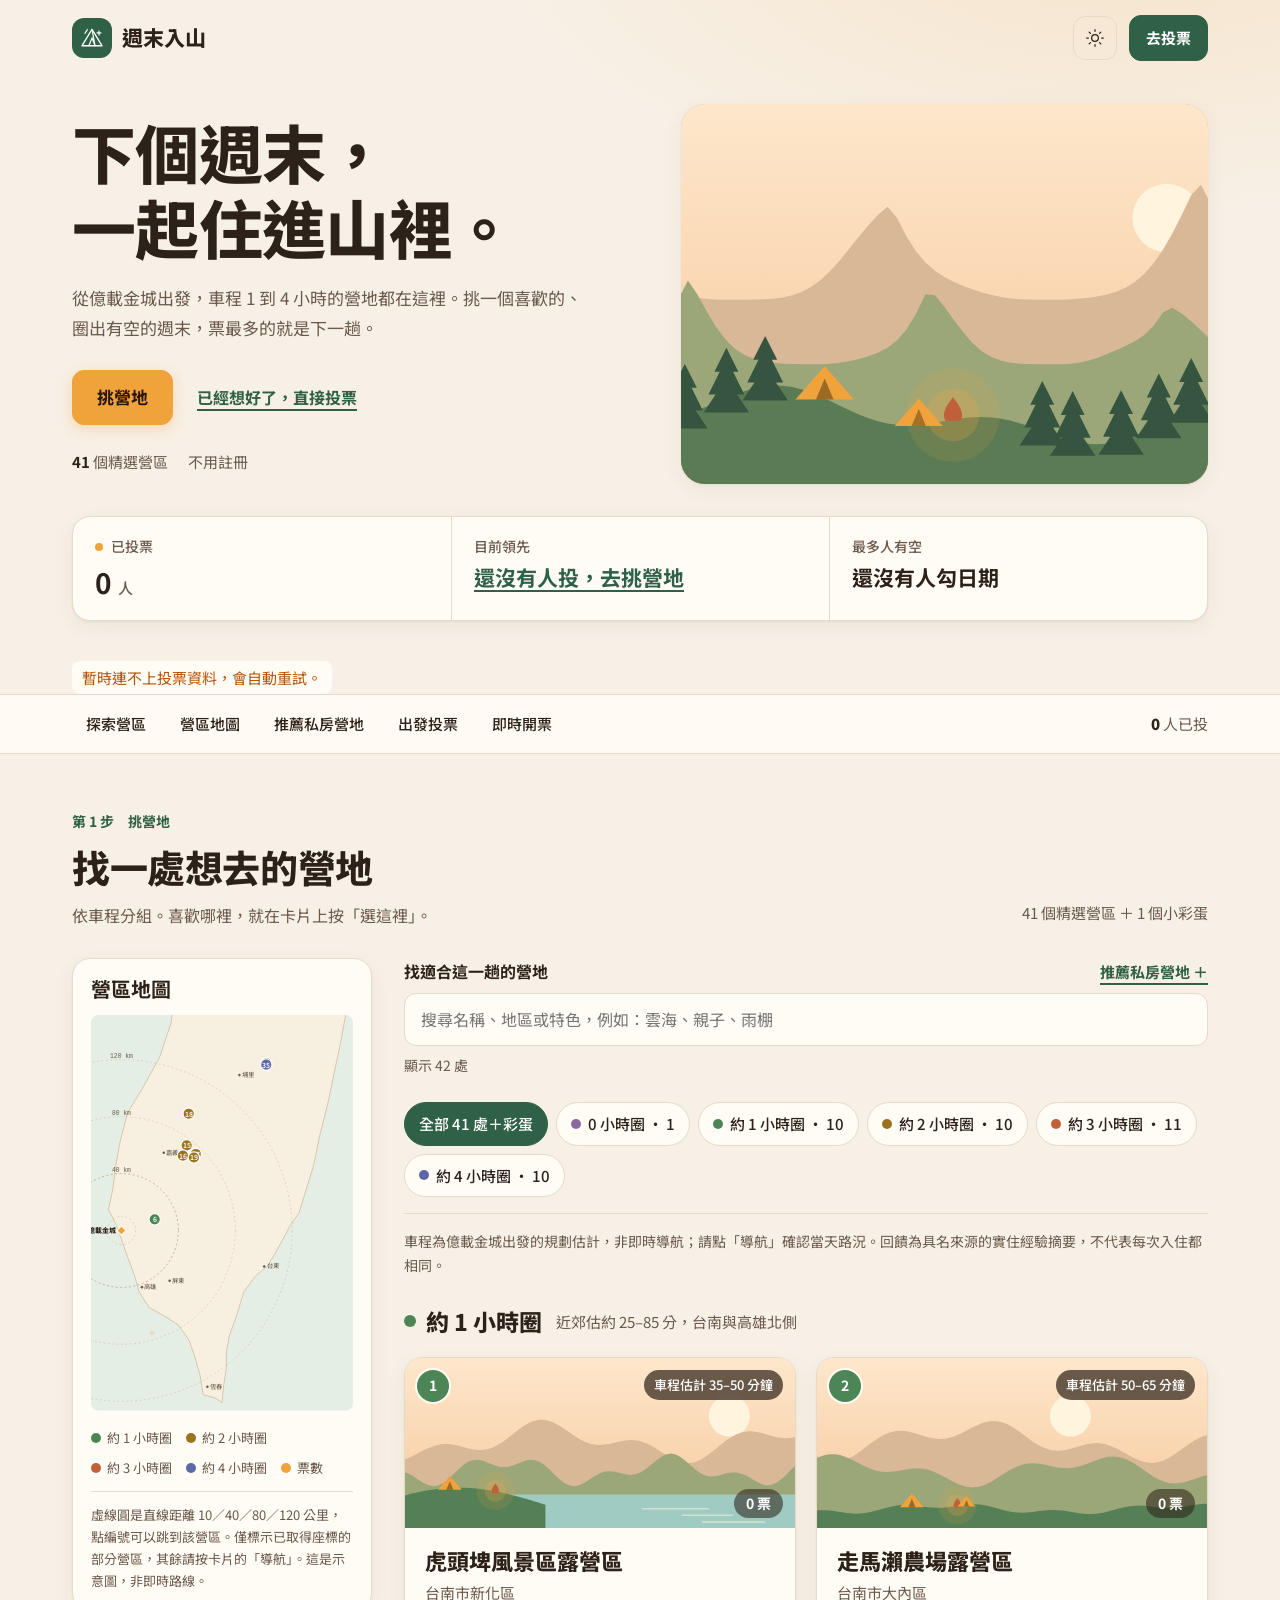
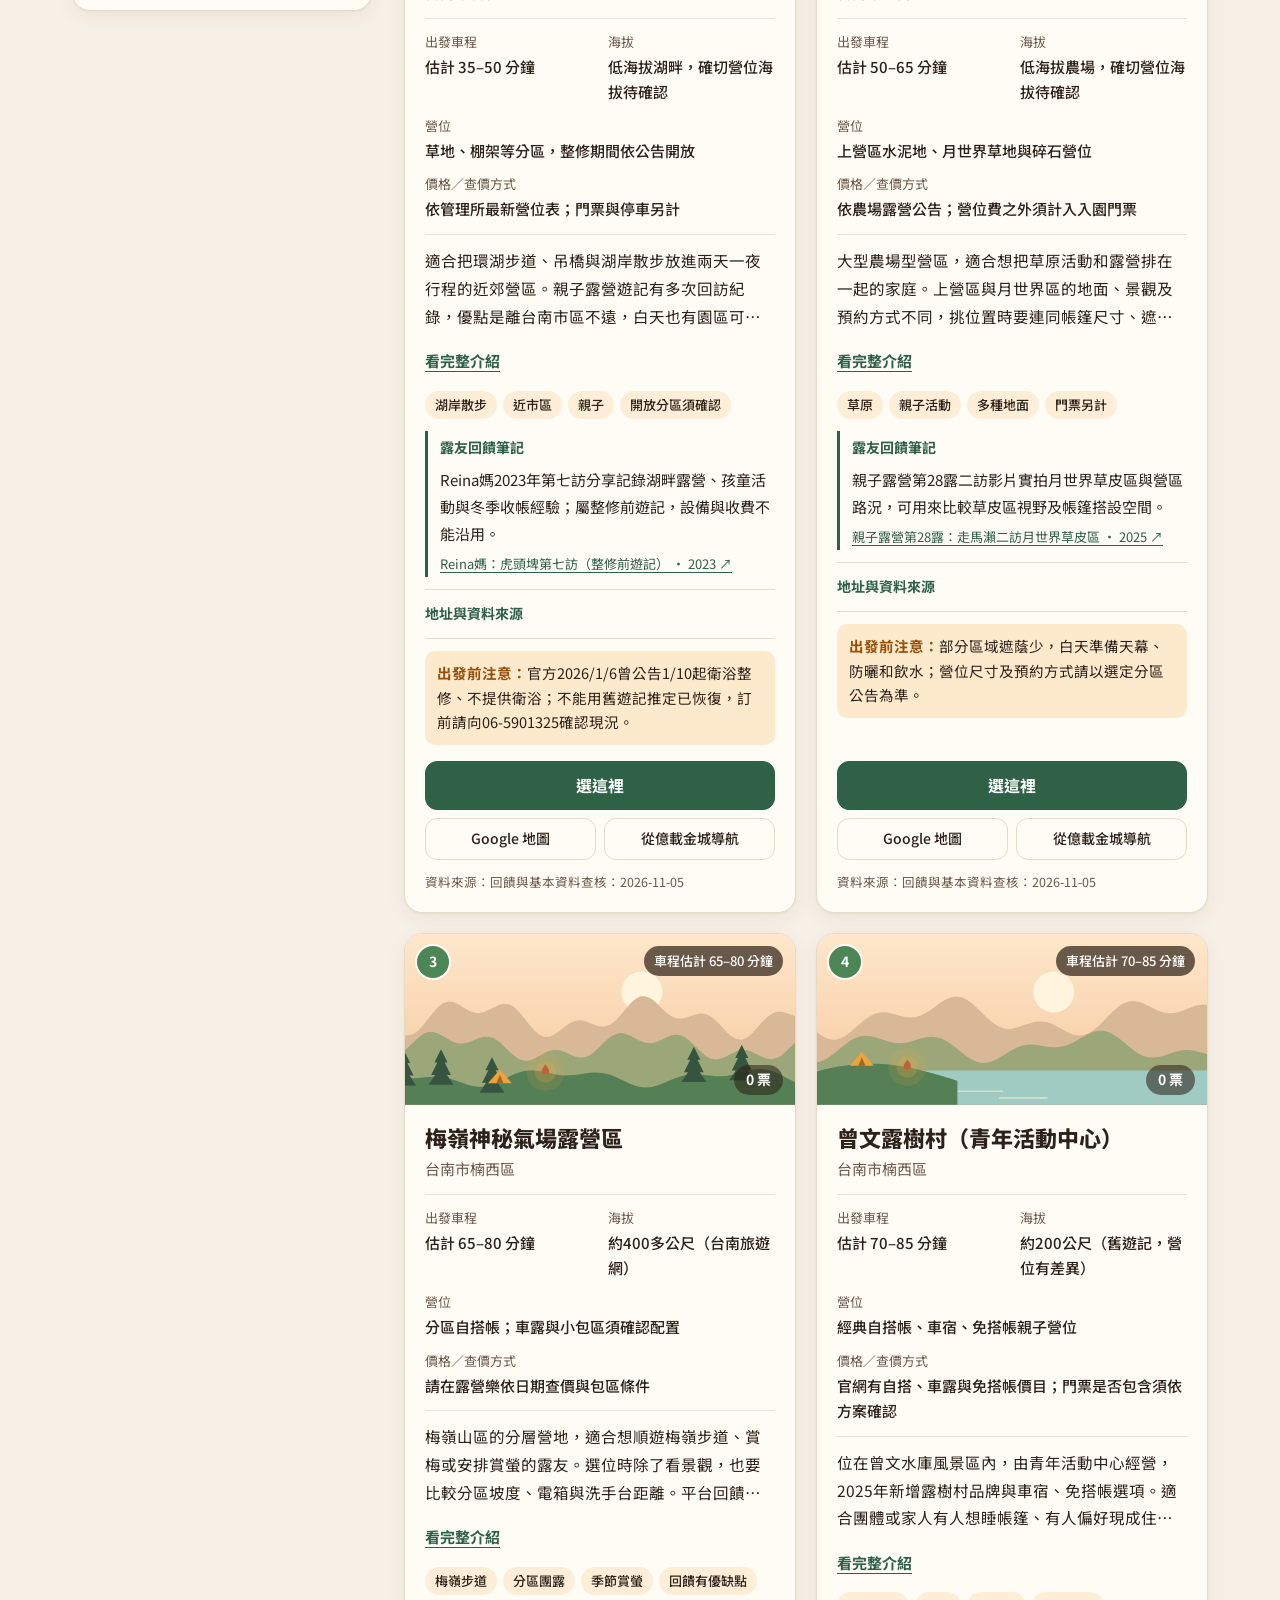
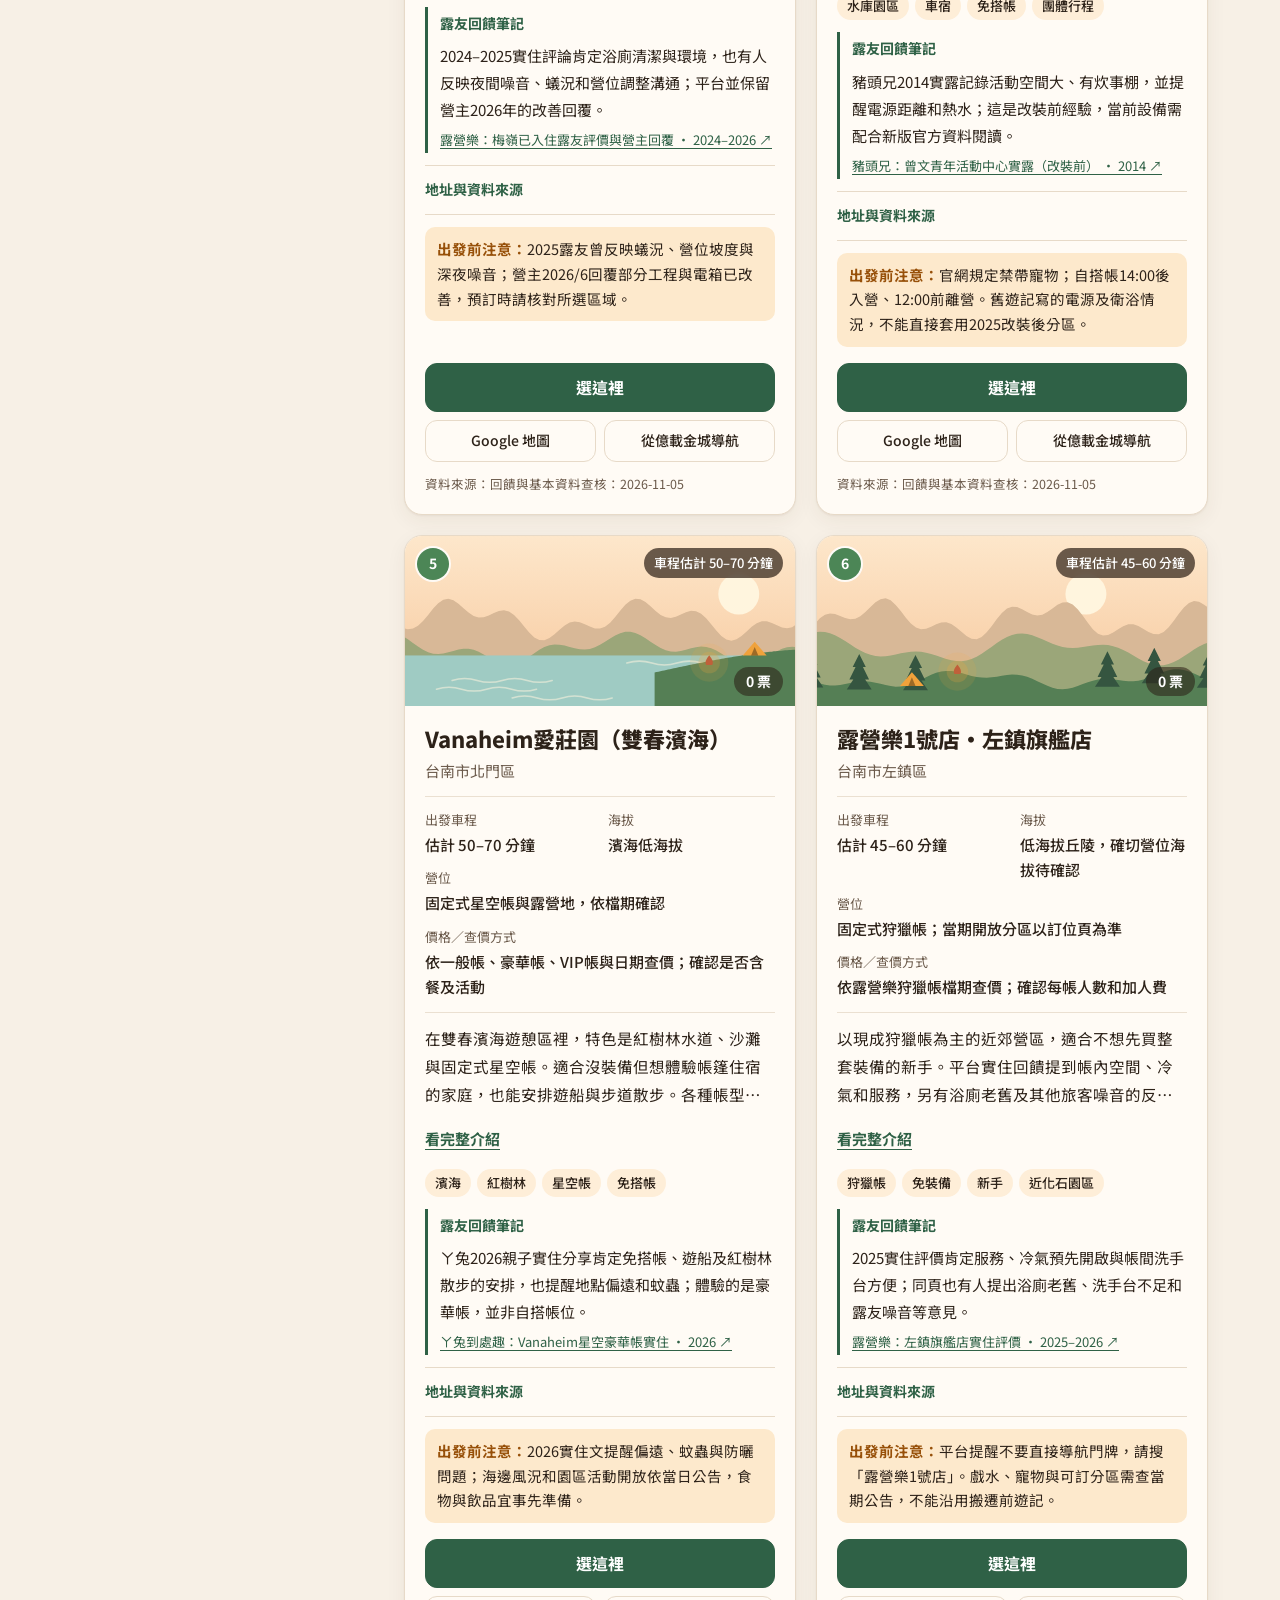
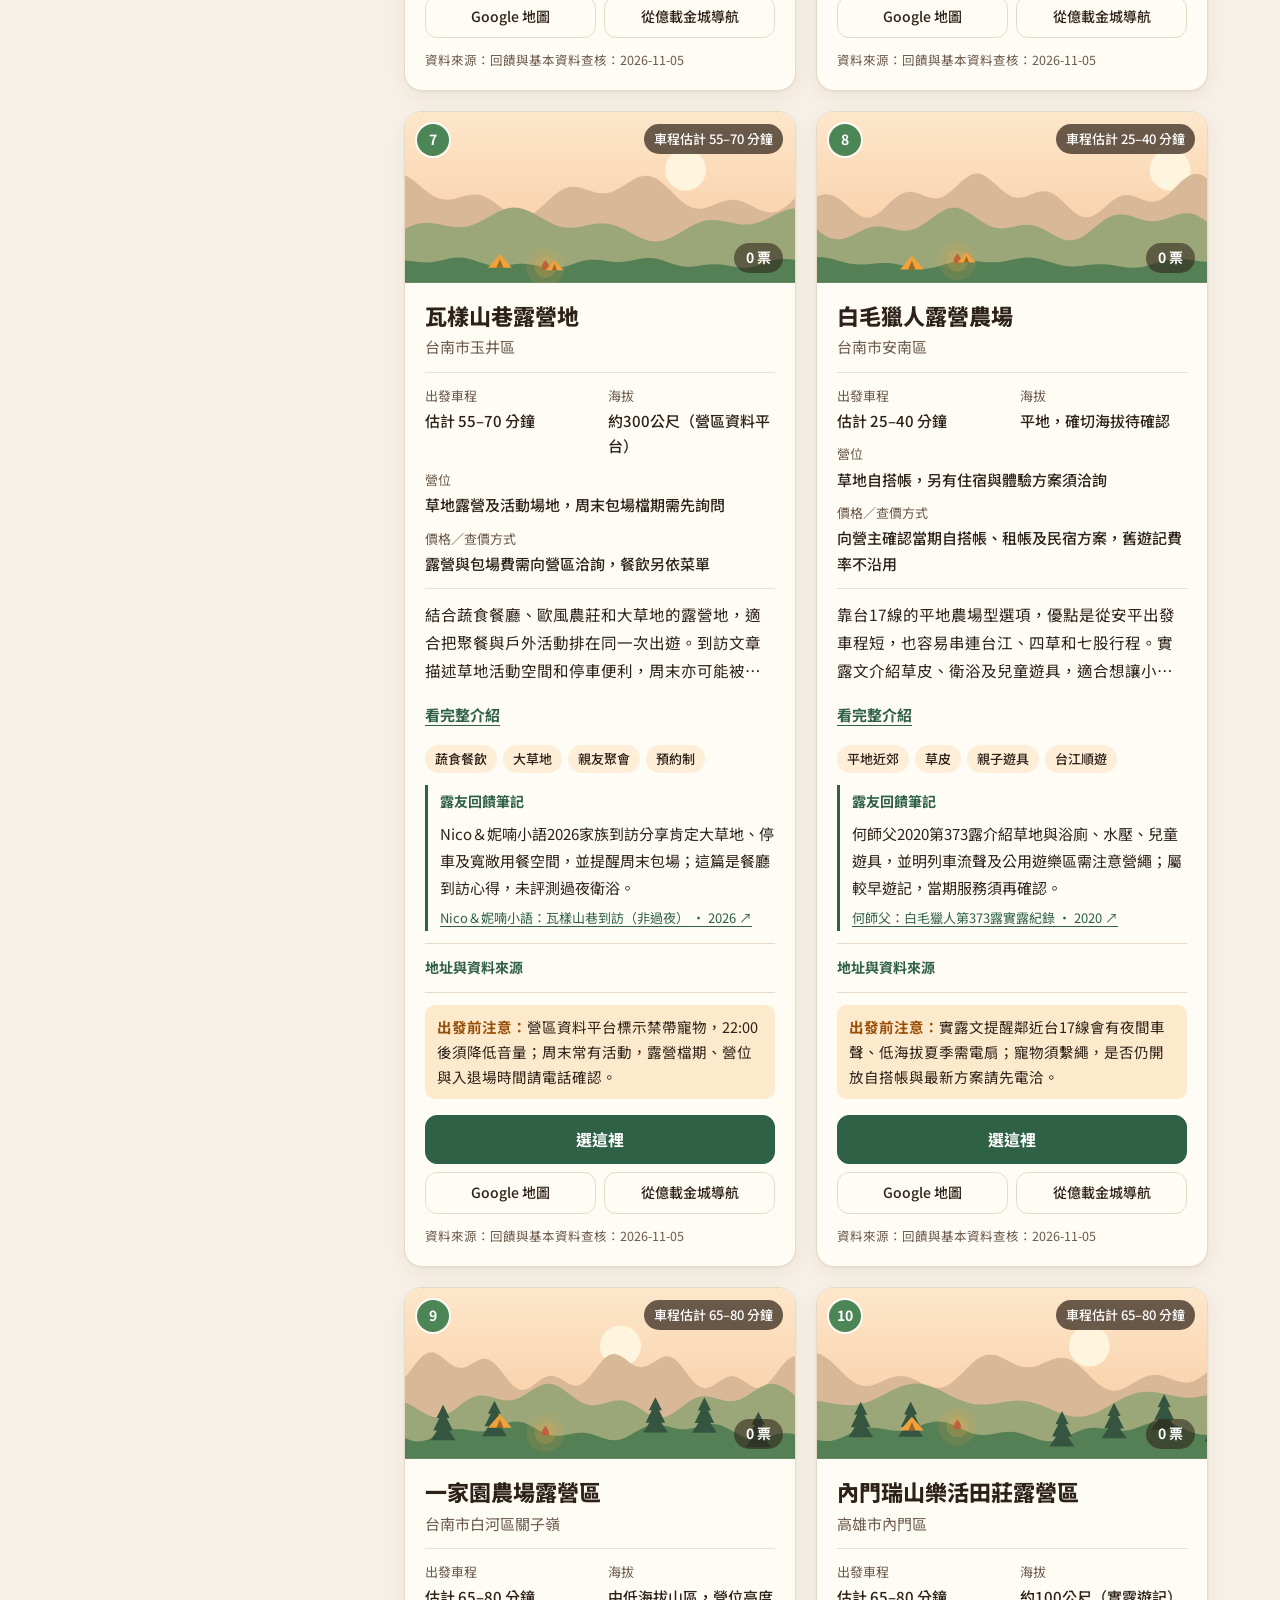
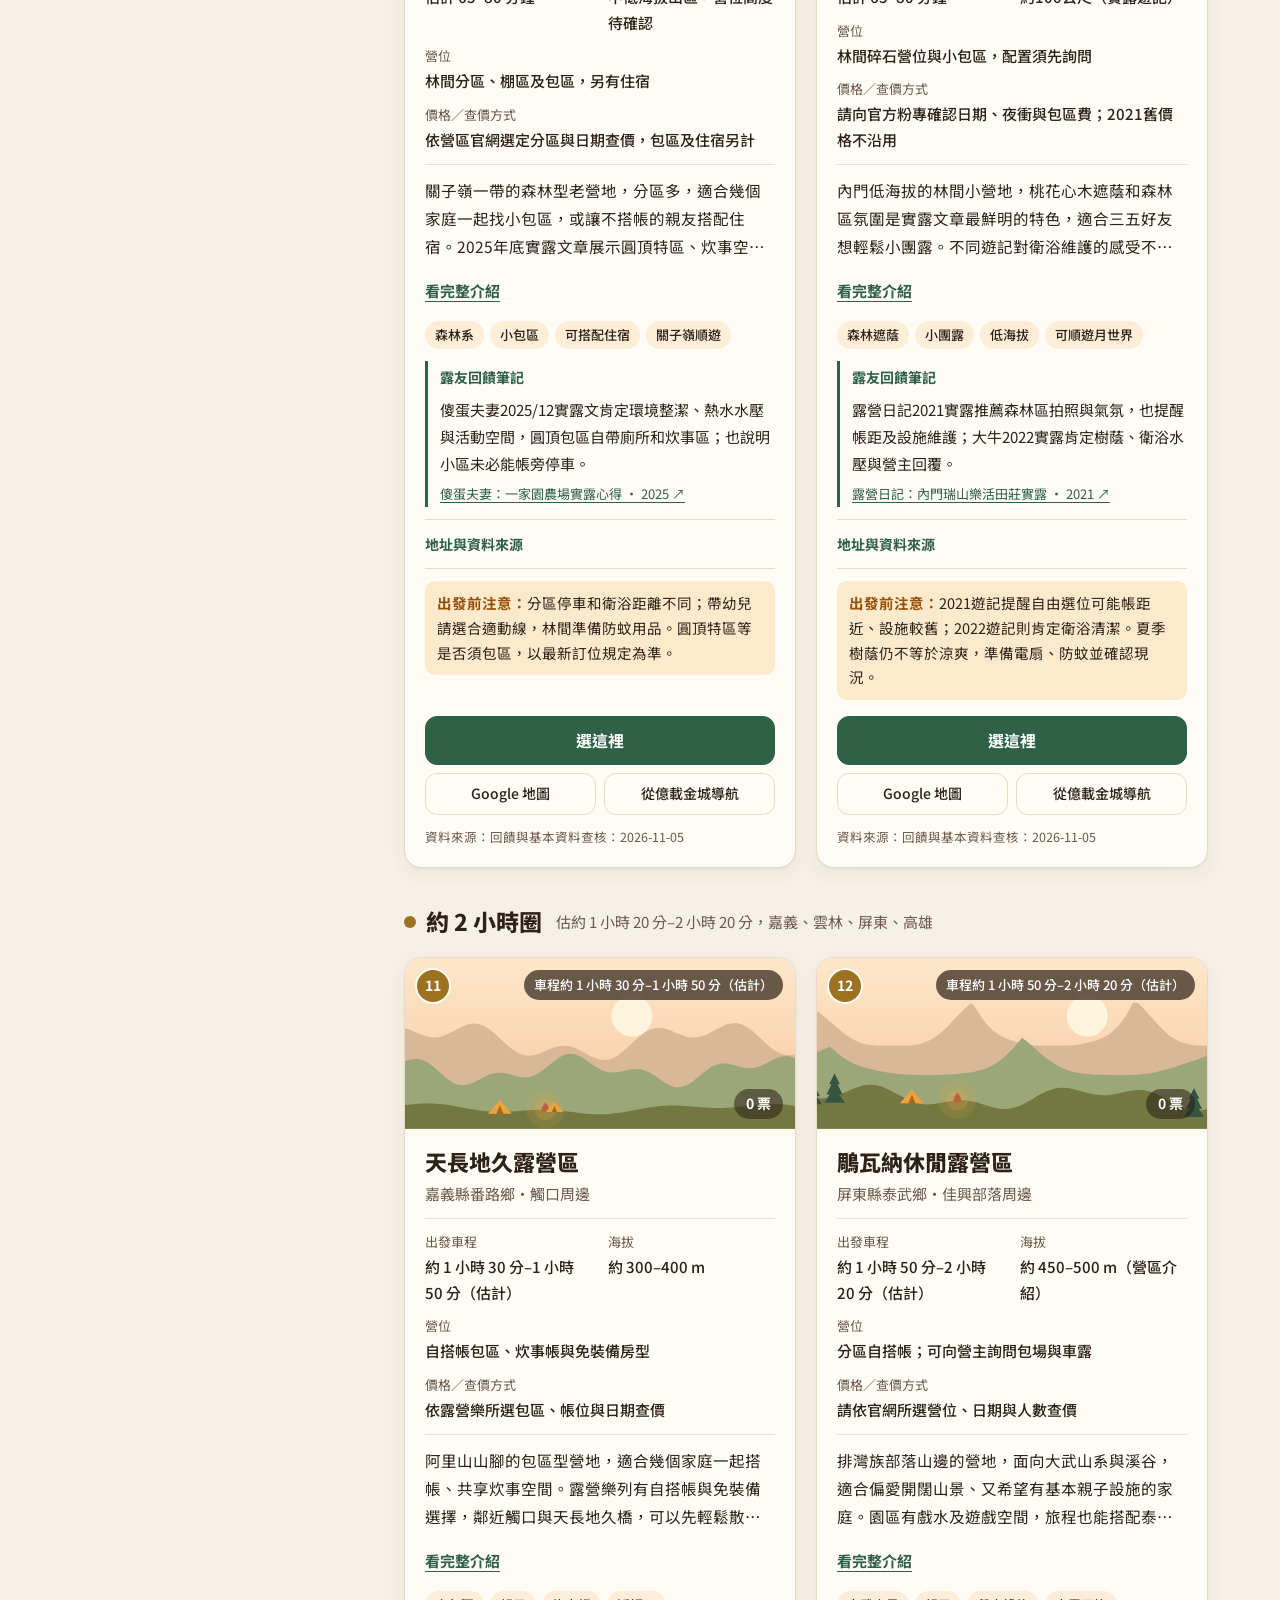
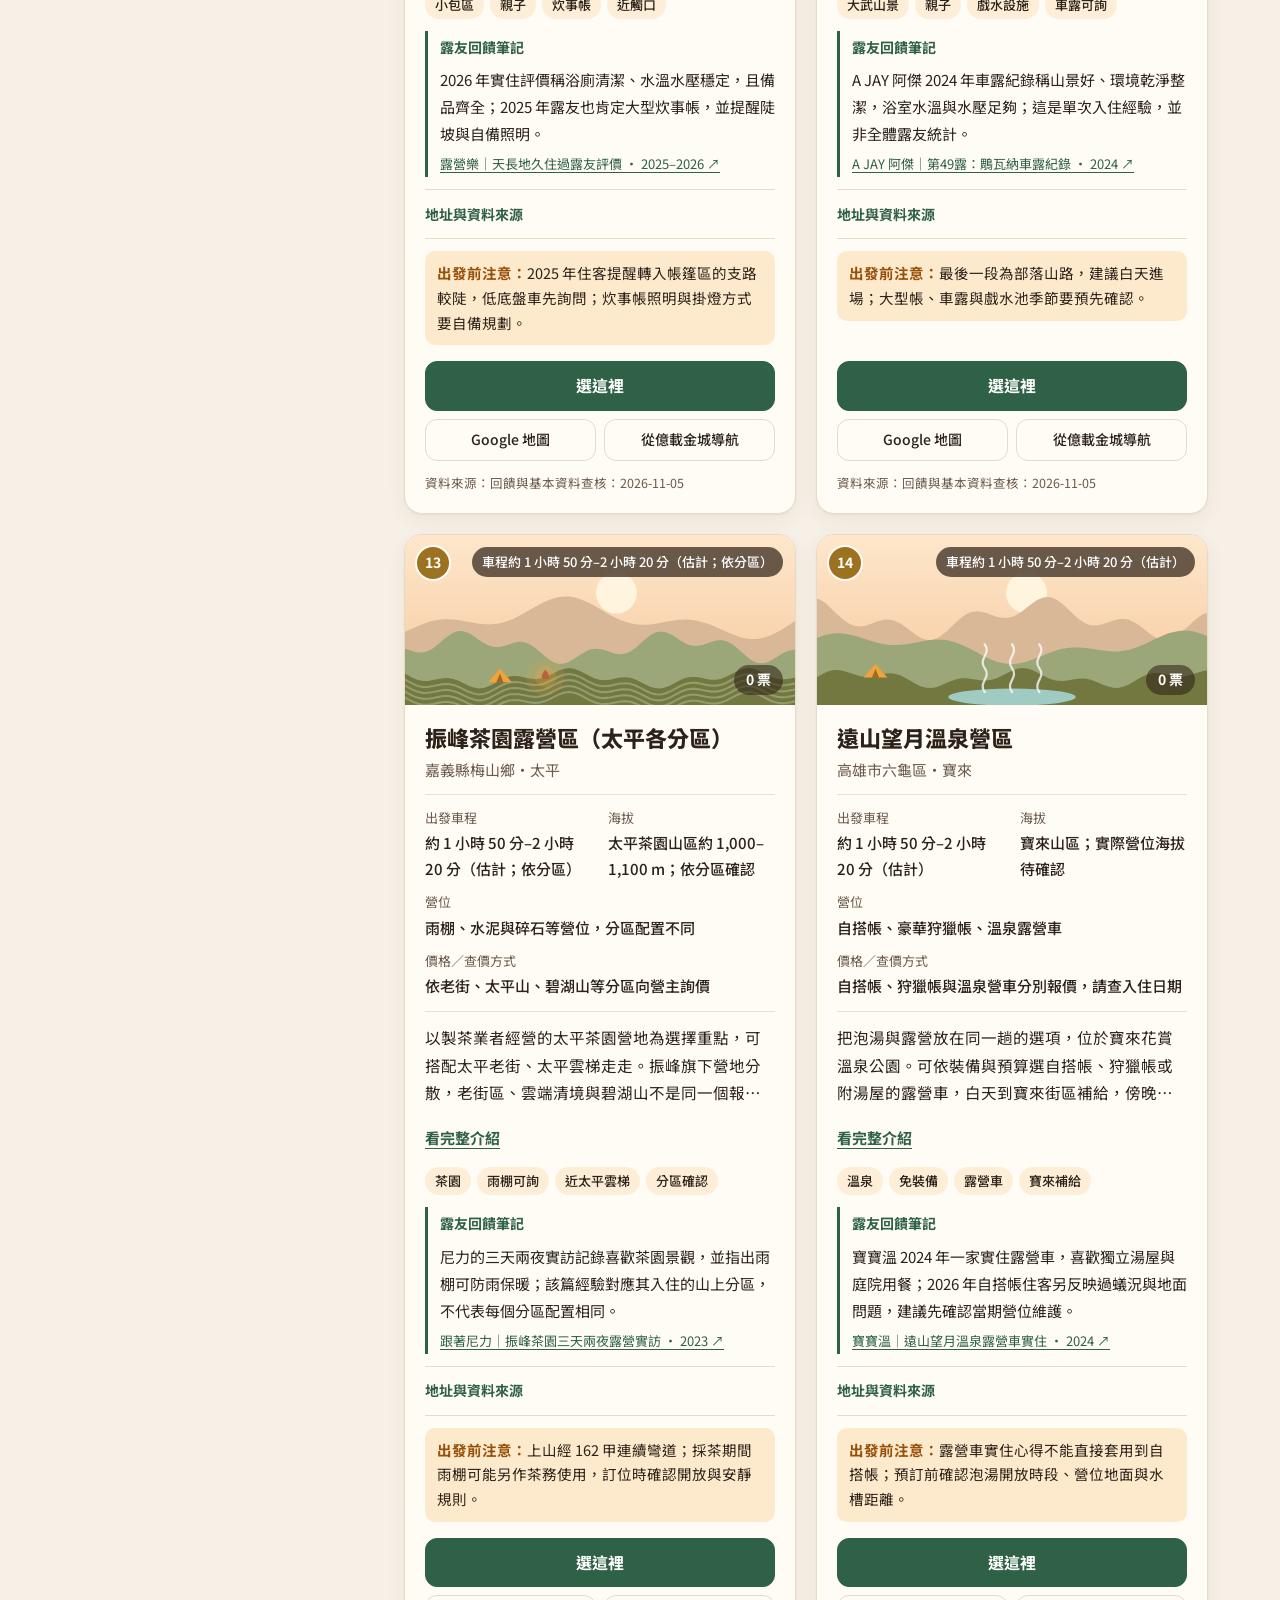
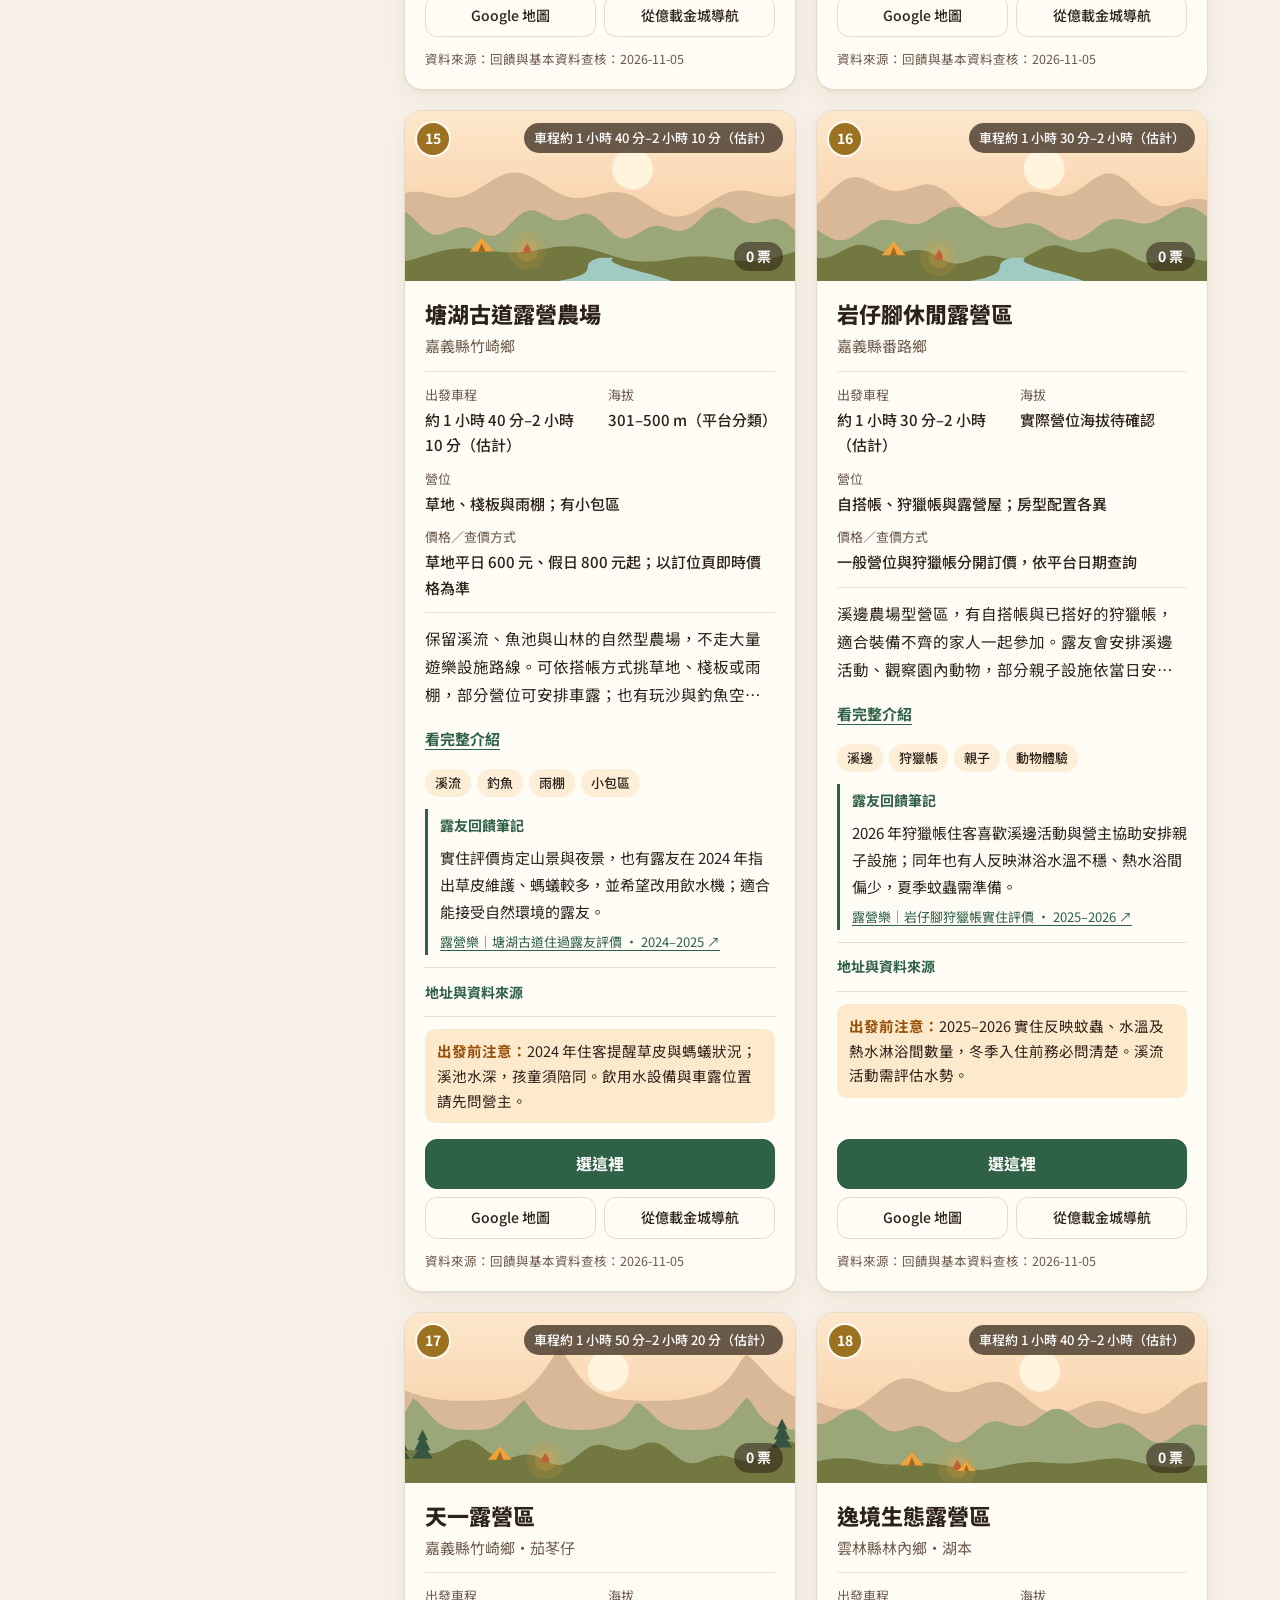
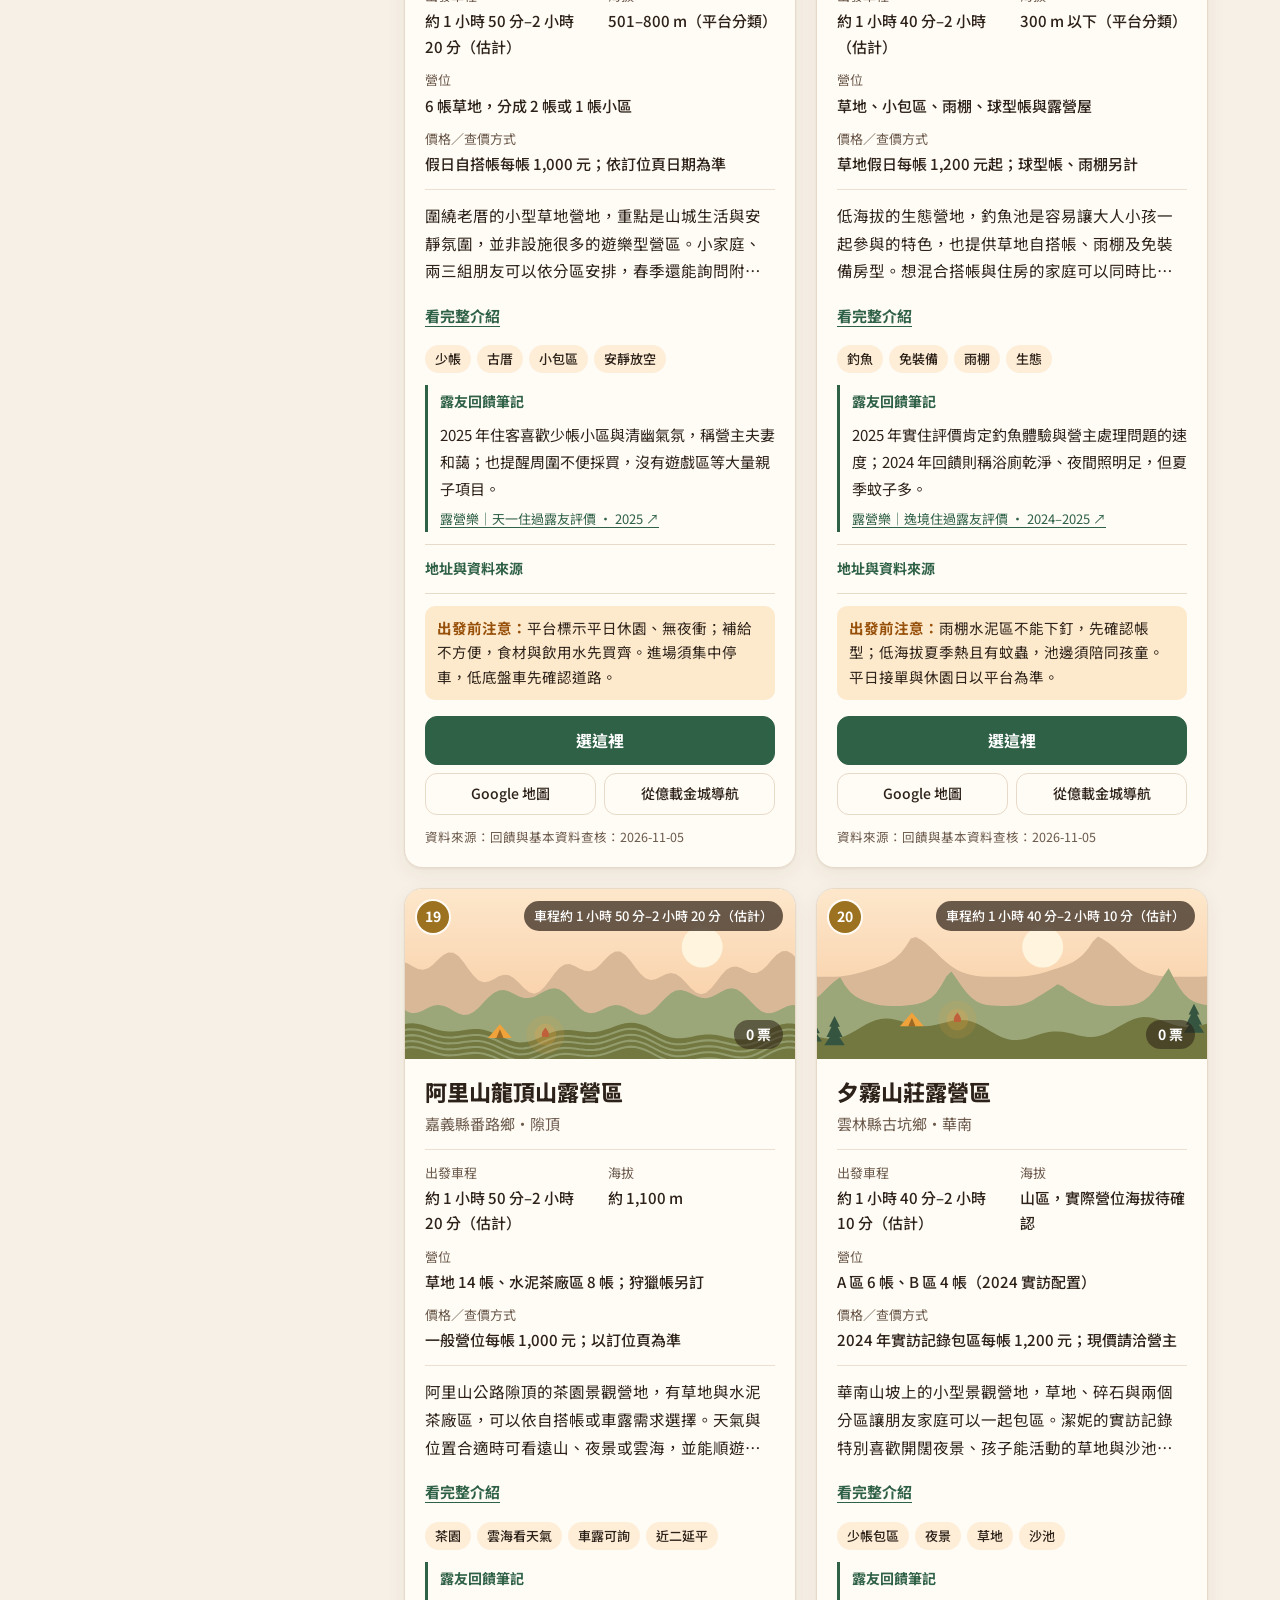
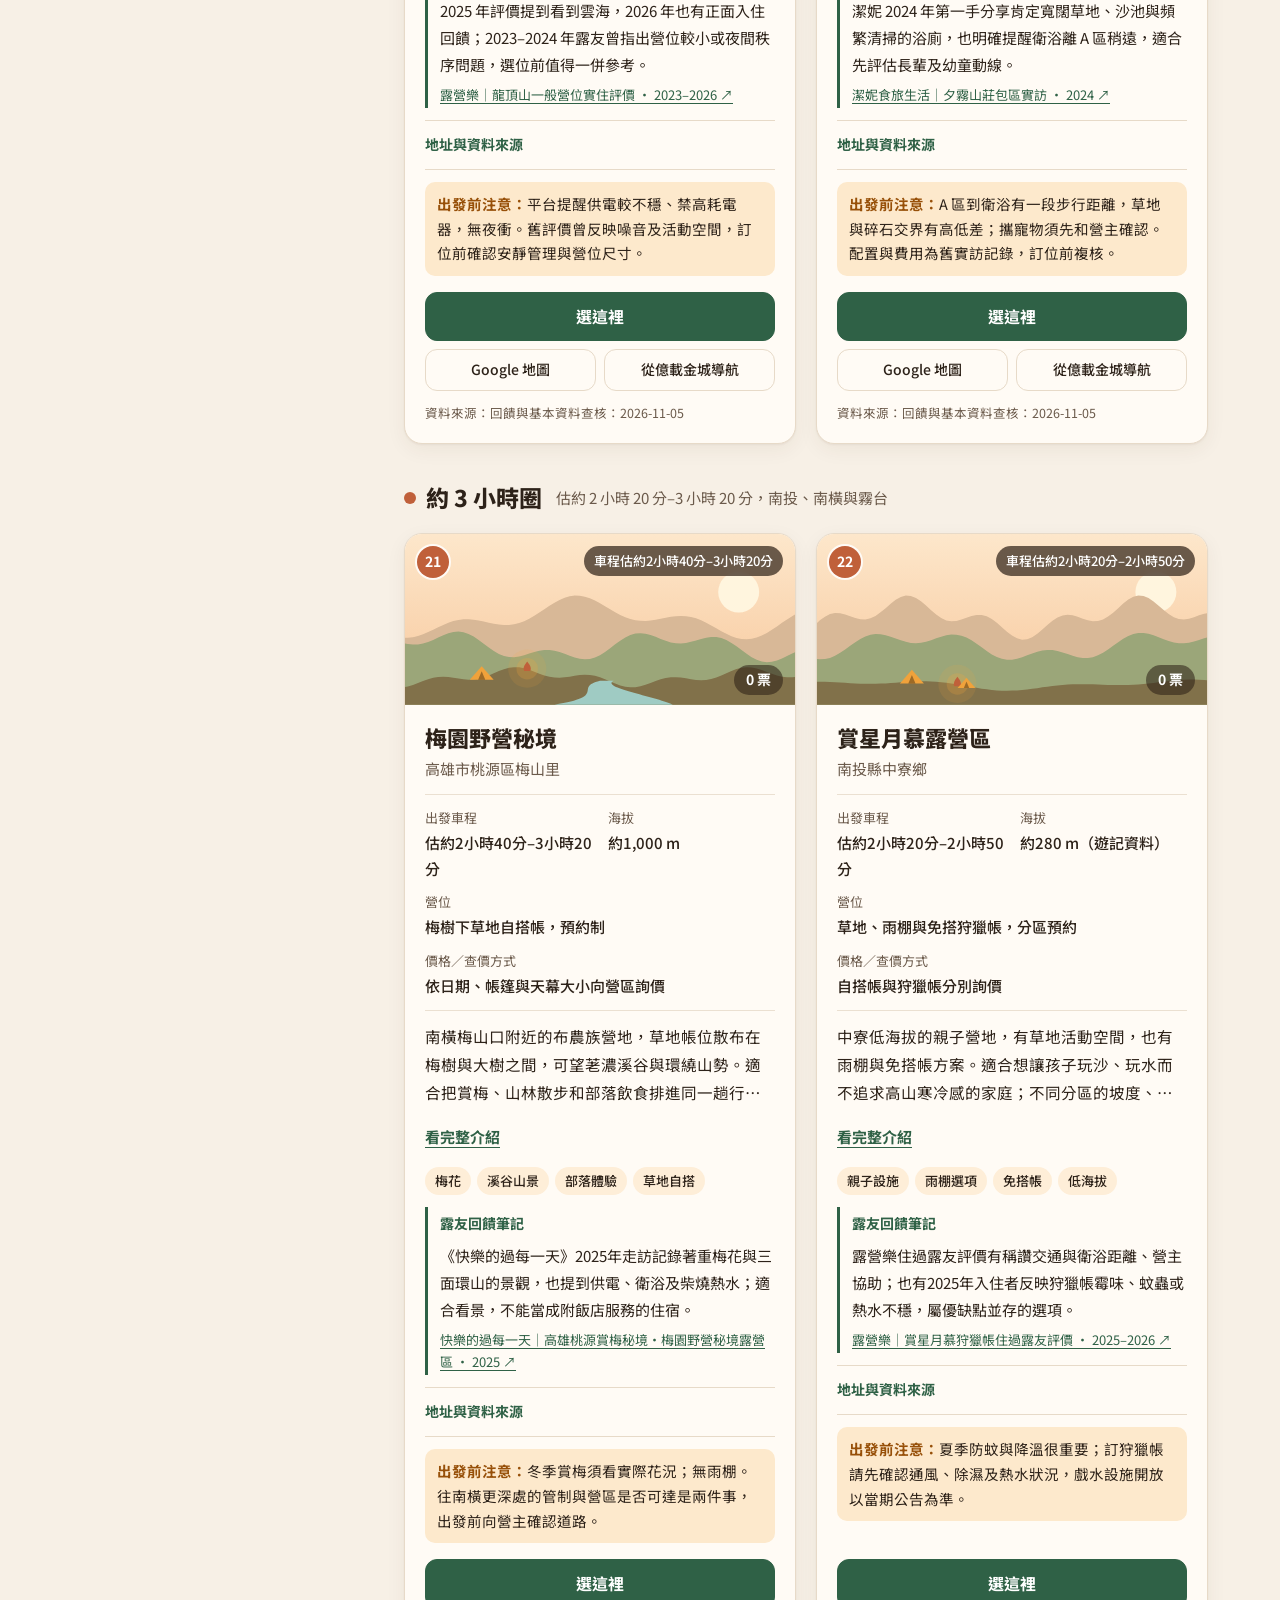
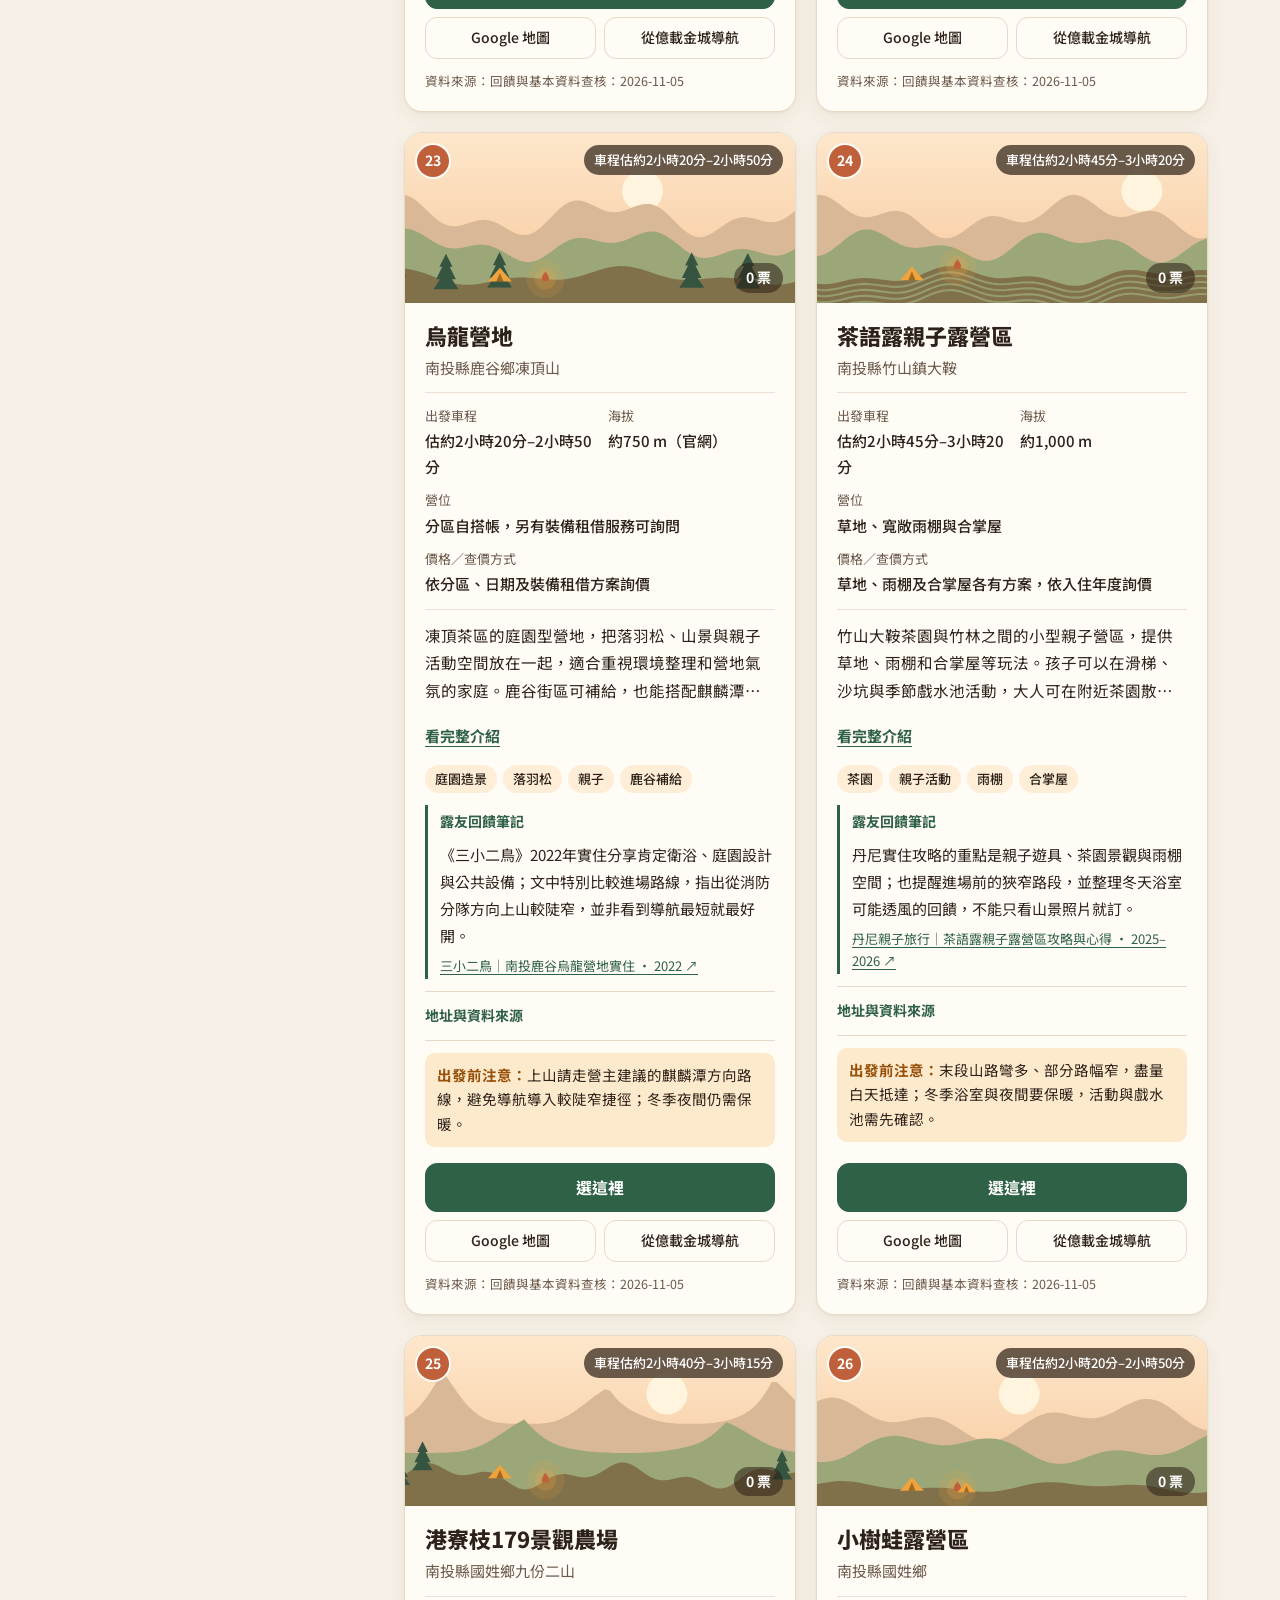
==== commit 000ec8df: "Warm up the visual palette: campfire-dusk colors, softer cards and shadows Co-Authored-By: Claude Op" ====
--- a/index.html
+++ b/index.html
@@ -8,7 +8,7 @@
 <meta property="og:title" content="億載金城露營投票：下一次露營去哪裡？">
 <meta property="og:description" content="41 個營區介紹、地圖和即時開票，打開就能投票，不用註冊。">
 <meta property="og:type" content="website">
-<meta name="theme-color" content="#f0f2ec">
+<meta name="theme-color" content="#f7f0e6">
 <script>
 try { const theme = localStorage.getItem('campvote.theme'); if (theme === 'light' || theme === 'dark') document.documentElement.dataset.theme = theme; } catch (e) { /* Use the system preference when storage is unavailable. */ }
 </script>
@@ -315,7 +315,7 @@
 
 @media (prefers-reduced-motion:reduce){*{transition:none!important;scroll-behavior:auto!important}html{scroll-behavior:auto}}
 </style>
-<link rel="stylesheet" href="design.css?v=20261106-1">
+<link rel="stylesheet" href="design.css?v=20261106-2">
 </head>
 <body>
 
@@ -483,7 +483,7 @@
   themeToggle.setAttribute('aria-label', dark ? '切換為淺色模式' : '切換為深色模式');
   themeToggle.title = dark ? '切換為淺色模式' : '切換為深色模式';
   const themeMeta = document.querySelector('meta[name="theme-color"]');
-  if (themeMeta) themeMeta.content = dark ? '#151e18' : '#f7f6f0';
+  if (themeMeta) themeMeta.content = dark ? '#1a1511' : '#f7f0e6';
 }
 themeToggle.addEventListener('click', () => {
   const current = document.documentElement.dataset.theme || (darkPreference.matches ? 'dark' : 'light');
--- a/design.css
+++ b/design.css
@@ -1,39 +1,49 @@
 /* Trailhead — visual layer for the voting app. Phone-first (about 70% of visits).
    One loud thing: heavy black headlines with a tent-amber call to action. Everything else stays quiet.
    Type floor: 12px for badges only; body copy 15–16px. */
+/* "Campfire dusk" palette (2026-11-05 v2): warm oat paper, sunset sky, pine green kept for nature,
+   the vote band is a warm campfire night instead of cold forest green. */
 :root {
-  --bg:#f0f2ec; --surface:#ffffff; --ink:#16241d; --muted:#4c5a51; --line:#d3dad1;
-  --accent:#1e5640; --accent-ink:#ffffff;
-  --flame:#f0a81c; --flame-ink:#1c1404; --flame-soft:#fbefd2; --flame-text:#8a5300;
-  --sky1:#d9e5e4; --sky2:#f3e2b8; --sun:#fff1c2;
-  --ridge3:#aebfa8; --ridge2:#7a9a7e; --ridge1:#3f6b50; --pine:#234a38;
-  --forest:#17342a; --forest-ink:#f3f6f1; --forest-muted:#c5d3c9;
-  --sea:#e1eae6; --land:#f2f1e6; --coast:#a5b49e; --ring:#7d907f;
-  --t0:#7d6390; --t1:#3f7a52; --t2:#8a6a1f; --t3:#b0532f; --t4:#56609a;
+  --bg:#f7f0e6; --surface:#fffbf5; --ink:#2d2219; --muted:#6b5a4b; --line:#e7dac8;
+  --accent:#2f6146; --accent-ink:#ffffff;
+  --flame:#f0a23b; --flame-ink:#2a1606; --flame-soft:#fde9cc; --flame-text:#975009;
+  --sky1:#fde7cb; --sky2:#f7c79b; --sun:#fff5de;
+  --ridge3:#d8b897; --ridge2:#9ba679; --ridge1:#5a7b54; --pine:#355540;
+  --water:#9fcbc3; --steam:#ffffff;
+  --forest:#2b2119; --forest-ink:#fbf3e7; --forest-muted:#dbc9b3;
+  --sea:#e5eee4; --land:#f7efe0; --coast:#cdbb98; --ring:#a8957a;
+  --t0:#8a6a9a; --t1:#4c8656; --t2:#9c7220; --t3:#c0603a; --t4:#5d68a4;
   --f-display:"Noto Sans TC","PingFang TC","Microsoft JhengHei",system-ui,sans-serif;
   --f-body:"Noto Sans TC","PingFang TC","Microsoft JhengHei",system-ui,sans-serif;
   --f-mono:var(--f-body);
-  --r:14px; --shadow:0 1px 2px rgb(22 36 29 / .06);
+  --r:18px;
+  --shadow:0 1px 2px rgb(74 46 20 / .05),0 6px 20px rgb(74 46 20 / .06);
+  --shadow-lift:0 2px 4px rgb(74 46 20 / .06),0 12px 28px rgb(74 46 20 / .10);
+  --glow:rgb(240 162 59 / .16);
 }
 @media (prefers-color-scheme: dark) {
   :root:not([data-theme="light"]) {
-    --bg:#111916; --surface:#19231e; --ink:#e7ece5; --muted:#aab6ae; --line:#2e3b34;
-    --accent:#8cc5a3; --accent-ink:#0d1a13;
-    --flame:#f2b53a; --flame-ink:#1c1404; --flame-soft:#3a2f15; --flame-text:#f4c766;
-    --sky1:#1f2f2c; --sky2:#5d6650; --sun:#f2dab0; --ridge3:#55705c; --ridge2:#3a5c47; --ridge1:#22432f; --pine:#132b20;
-    --forest:#0c1712; --forest-ink:#e7ece5; --forest-muted:#a9bcaf;
-    --sea:#1e302a; --land:#2e3a2f; --coast:#5f735c; --ring:#a4b39b;
-    --t0:#c3a7d4; --t1:#93c79e; --t2:#d9bd72; --t3:#e79b78; --t4:#a9b2e6;
+    --bg:#1a1511; --surface:#241d17; --ink:#f2e9dd; --muted:#c0ae9b; --line:#3b3129;
+    --accent:#9ed0ad; --accent-ink:#10201a;
+    --flame:#f4ae48; --flame-ink:#2a1606; --flame-soft:#3e2d18; --flame-text:#f6c877;
+    --sky1:#2a2233; --sky2:#6a4a3d; --sun:#f6d9a8; --ridge3:#5b4a46; --ridge2:#3d4539; --ridge1:#273627; --pine:#18251b;
+    --water:#2f5560; --steam:#d8cbb8;
+    --forest:#120e0b; --forest-ink:#f2e9dd; --forest-muted:#c6b5a1;
+    --sea:#22302c; --land:#302821; --coast:#6c5e4c; --ring:#b2a28c;
+    --t0:#c9aed8; --t1:#9bcfa5; --t2:#ddc078; --t3:#eaa07c; --t4:#adb5e8;
+    --shadow:0 1px 2px rgb(0 0 0 / .25); --shadow-lift:0 6px 20px rgb(0 0 0 / .35); --glow:rgb(244 174 72 / .10);
   }
 }
 :root[data-theme="dark"] {
-  --bg:#111916; --surface:#19231e; --ink:#e7ece5; --muted:#aab6ae; --line:#2e3b34;
-  --accent:#8cc5a3; --accent-ink:#0d1a13;
-  --flame:#f2b53a; --flame-ink:#1c1404; --flame-soft:#3a2f15; --flame-text:#f4c766;
-  --sky1:#1f2f2c; --sky2:#5d6650; --sun:#f2dab0; --ridge3:#55705c; --ridge2:#3a5c47; --ridge1:#22432f; --pine:#132b20;
-  --forest:#0c1712; --forest-ink:#e7ece5; --forest-muted:#a9bcaf;
-  --sea:#1e302a; --land:#2e3a2f; --coast:#5f735c; --ring:#a4b39b;
-  --t0:#c3a7d4; --t1:#93c79e; --t2:#d9bd72; --t3:#e79b78; --t4:#a9b2e6;
+  --bg:#1a1511; --surface:#241d17; --ink:#f2e9dd; --muted:#c0ae9b; --line:#3b3129;
+  --accent:#9ed0ad; --accent-ink:#10201a;
+  --flame:#f4ae48; --flame-ink:#2a1606; --flame-soft:#3e2d18; --flame-text:#f6c877;
+  --sky1:#2a2233; --sky2:#6a4a3d; --sun:#f6d9a8; --ridge3:#5b4a46; --ridge2:#3d4539; --ridge1:#273627; --pine:#18251b;
+  --water:#2f5560; --steam:#d8cbb8;
+  --forest:#120e0b; --forest-ink:#f2e9dd; --forest-muted:#c6b5a1;
+  --sea:#22302c; --land:#302821; --coast:#6c5e4c; --ring:#b2a28c;
+  --t0:#c9aed8; --t1:#9bcfa5; --t2:#ddc078; --t3:#eaa07c; --t4:#adb5e8;
+  --shadow:0 1px 2px rgb(0 0 0 / .25); --shadow-lift:0 6px 20px rgb(0 0 0 / .35); --glow:rgb(244 174 72 / .10);
 }
 
 /* ---------- base ---------- */
@@ -264,6 +274,38 @@
 .tabbar a.on { color:var(--accent); font-weight:700; }
 .tabbar .badge { color:var(--flame-ink); font-family:var(--f-body); font-weight:700; font-size:12px; }
 
+/* ---------- warmth layer (v2) ----------
+   Softer edges, warm shadows instead of hard outlines, a faint sunset glow behind the hero
+   and a campfire glow in the vote band. Weight 800 instead of 900 so headlines feel friendlier. */
+body { background:radial-gradient(900px 420px at 88% -80px,var(--glow),transparent 70%),var(--bg); background-color:var(--bg); color:var(--ink); }
+.hero h1 { font-weight:800; letter-spacing:-.01em; }
+.section-intro h2,.results-heading h2,.proposal-heading h2,.vote h2 { font-weight:800; }
+.card h3,.tier-h .ring,.leadcard .name,.community-heading h3,.panel h3,.brand,.footer-brand > span:first-child { font-weight:800; }
+.brand-mark { border-radius:12px; }
+.btn,.theme-toggle,.search-row input,.propose input,.propose textarea,.step select,.step input[type=text] { border-radius:12px; }
+.btn.hot { box-shadow:0 4px 14px rgb(240 162 59 / .32); }
+.btn.hot:hover { box-shadow:0 6px 18px rgb(240 162 59 / .40); }
+.landscape-frame { border-radius:24px; box-shadow:var(--shadow); }
+.board,.mapcard,.panel,.proposal-section .propose,.card { border:1px solid var(--line); box-shadow:var(--shadow); }
+.stat + .stat { border-left-width:1px; }
+.card { transition:box-shadow .2s,border-color .2s; }
+.card:hover { border-color:var(--line); box-shadow:var(--shadow-lift); }
+.card.hot { border-color:color-mix(in srgb,var(--accent) 55%,var(--line)); }
+.card.picked { border-color:var(--flame); box-shadow:0 0 0 2px var(--flame),var(--shadow-lift); }
+.chip { border-width:1px; }
+.chip:not([aria-pressed="true"]):hover { background:var(--flame-soft); border-color:var(--flame); }
+.tag { background:color-mix(in srgb,var(--flame-soft) 70%,var(--surface)); }
+.drive { background:rgb(43 30 20 / .70); }
+.vc[data-zero="1"] { background:rgb(43 30 20 / .55); }
+.facts { border-color:color-mix(in srgb,var(--line) 80%,transparent); }
+.import-preview { border-width:1px; border-radius:16px; }
+.band { background:radial-gradient(700px 380px at 12% 0%,rgb(244 168 72 / .20),transparent 70%),radial-gradient(520px 300px at 95% 100%,rgb(200 96 58 / .14),transparent 70%),var(--forest); }
+.step { border-radius:16px; background:rgb(255 240 220 / .05); border-color:rgb(255 236 210 / .14); }
+.dateopt { border-radius:12px; }
+.heat .cell { border-radius:12px; }
+.gobar { border-radius:16px; box-shadow:var(--shadow-lift); }
+.tabbar { background:color-mix(in srgb,var(--surface) 94%,transparent); backdrop-filter:blur(10px); -webkit-backdrop-filter:blur(10px); }
+
 /* ---------- tablet ---------- */
 @media (min-width:761px) and (max-width:1050px) {
   .wrap { padding-inline:28px; }
@@ -360,7 +402,7 @@
   [data-device="mobile"] .footer-brand { align-items:flex-start; flex-direction:column; gap:6px; padding-block:20px; }
   [data-device="mobile"] .foot { padding-bottom:28px; }
 
-  [data-device="mobile"] .tabbar { grid-template-columns:repeat(5,minmax(0,1fr)); box-shadow:0 -4px 20px rgb(22 36 29 / .06); }
+  [data-device="mobile"] .tabbar { grid-template-columns:repeat(5,minmax(0,1fr)); box-shadow:0 -4px 20px rgb(74 46 20 / .08); }
   [data-device="mobile"] .tabbar a.on::before { content:""; position:absolute; top:-6px; width:24px; height:3px; border-radius:2px; background:var(--accent); }
 }
 
